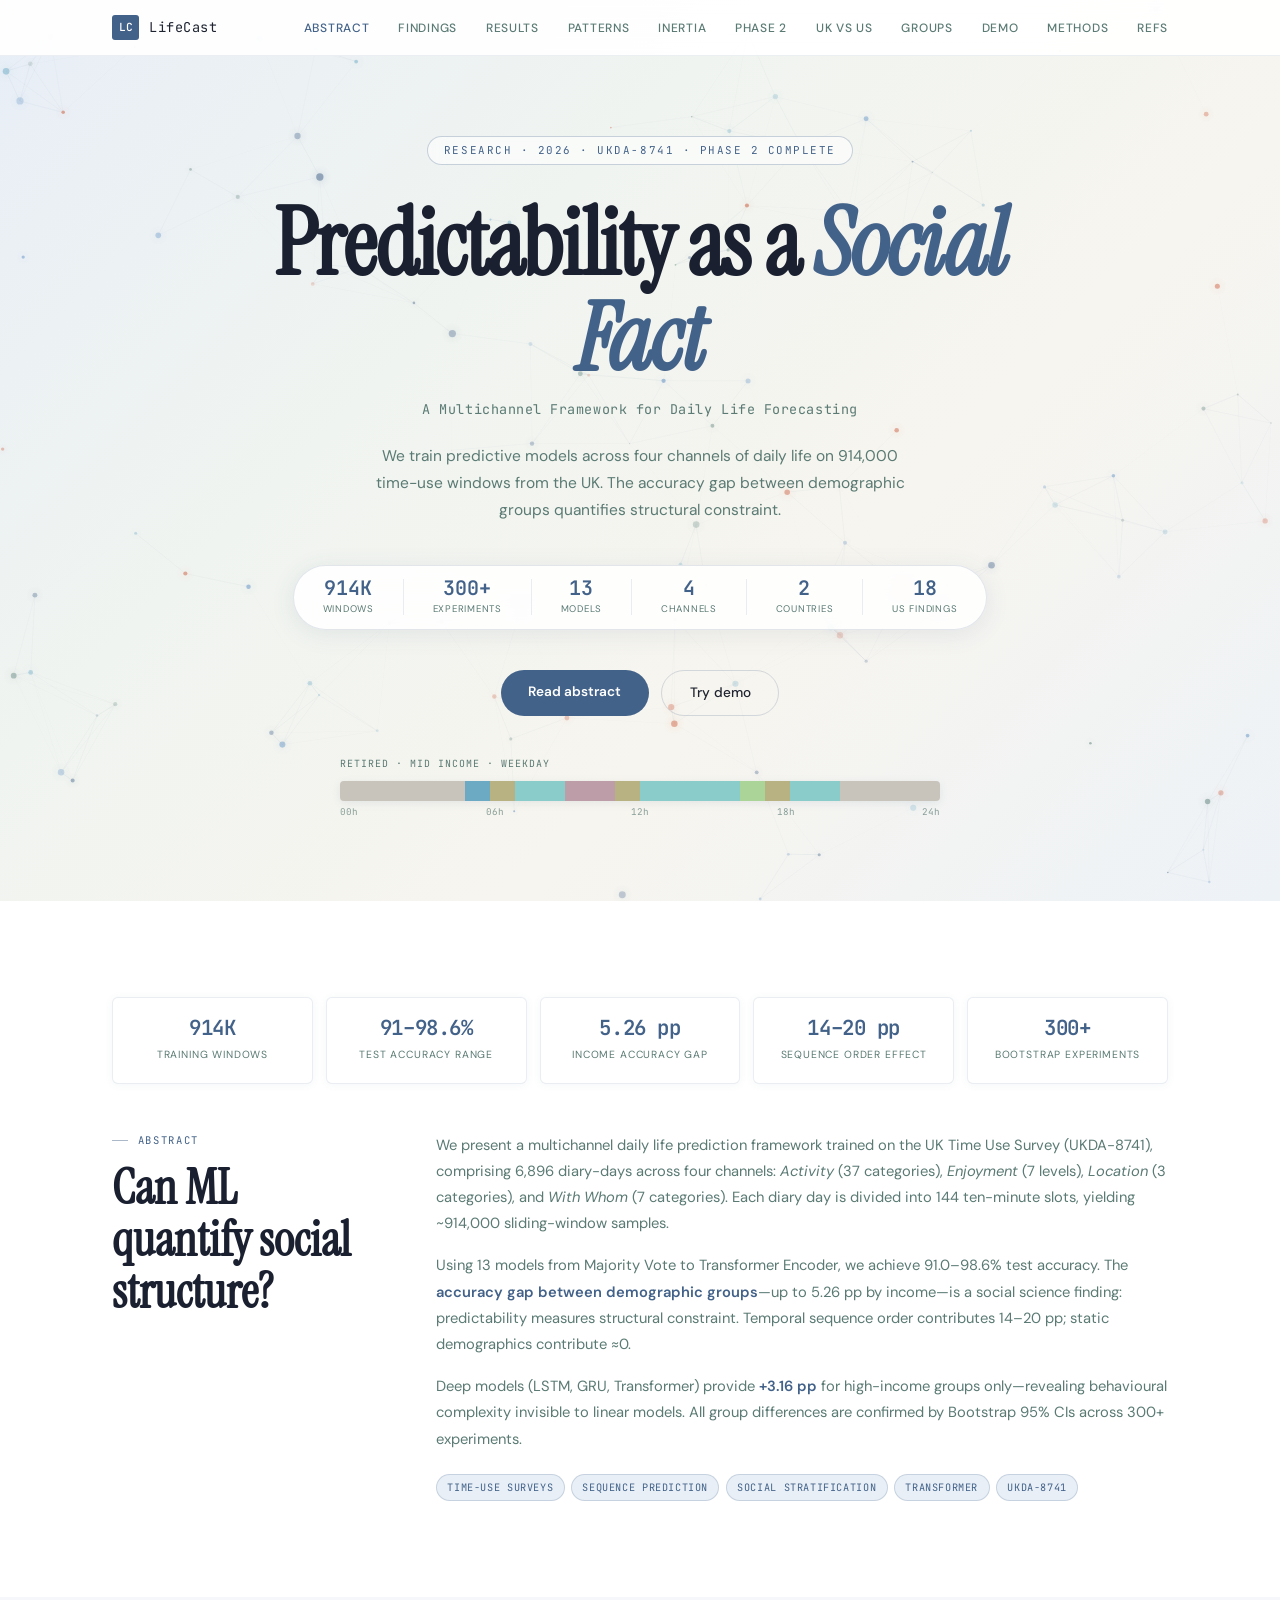
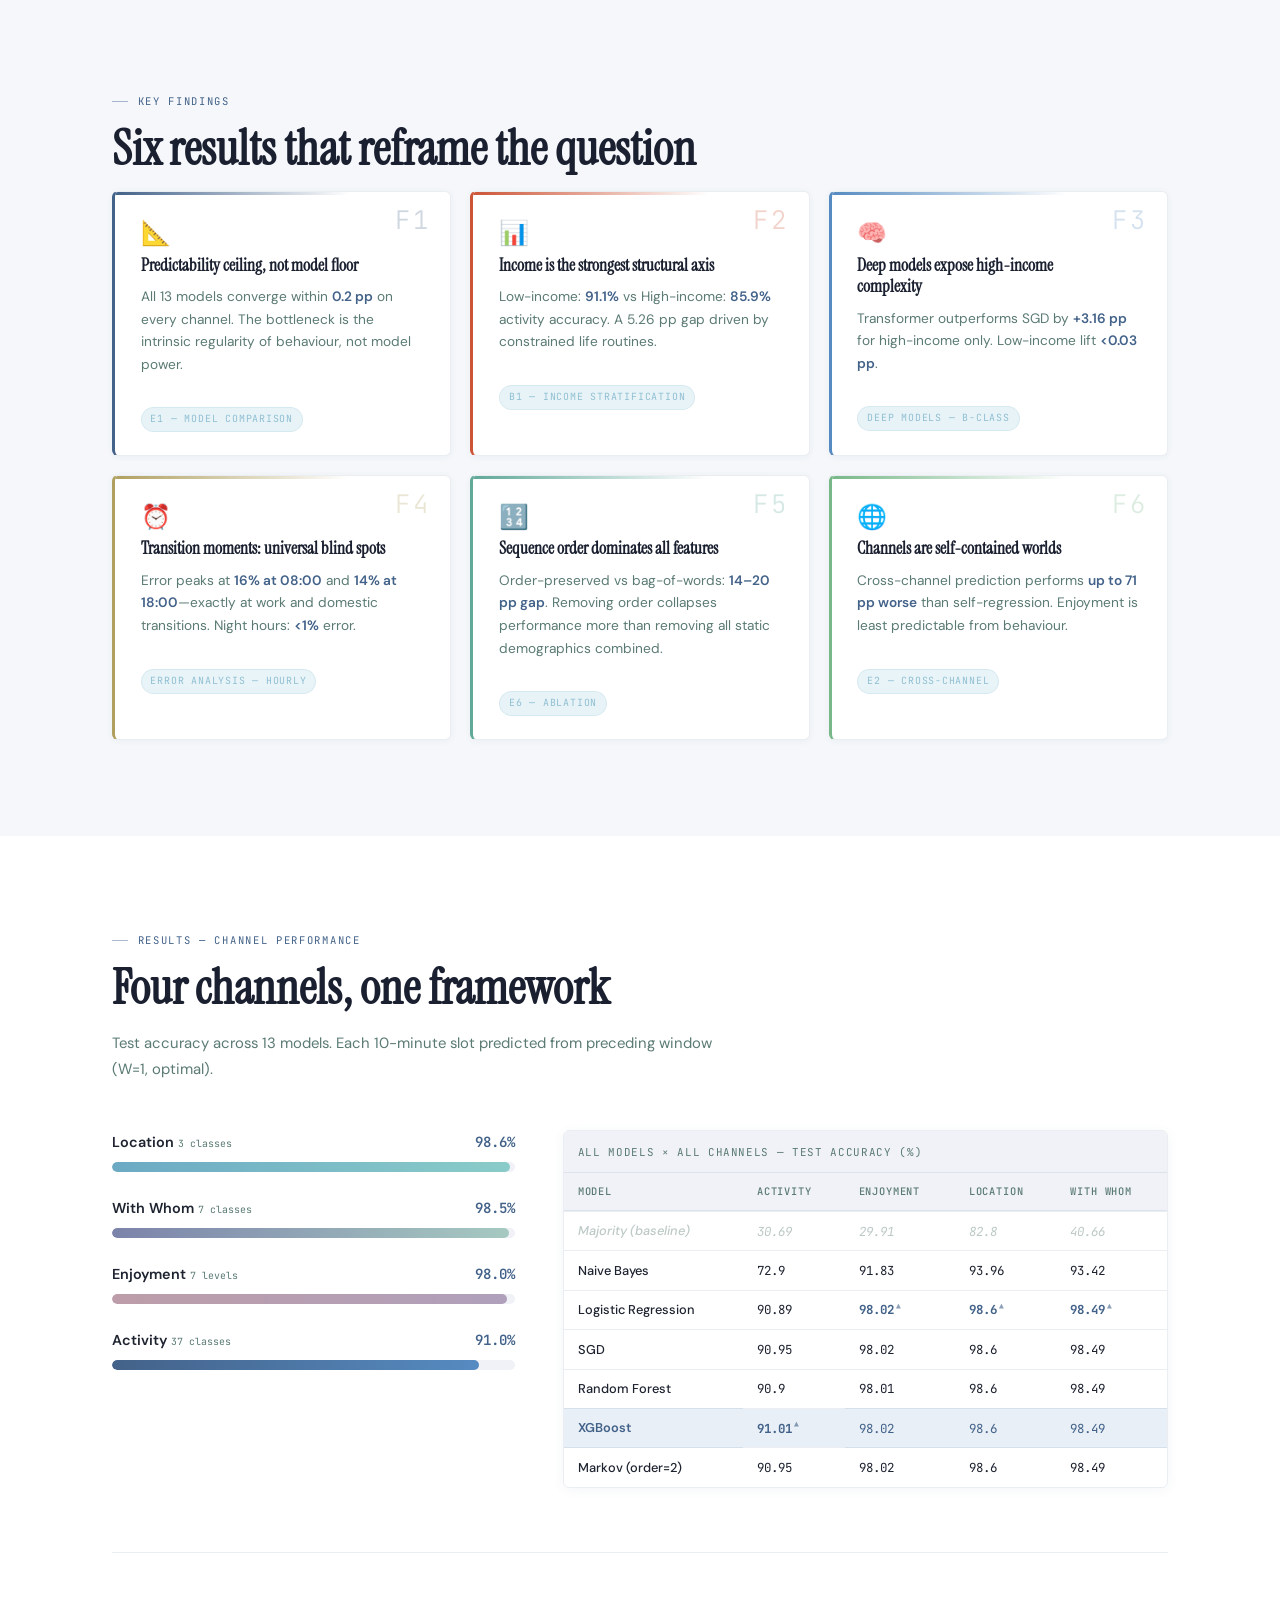
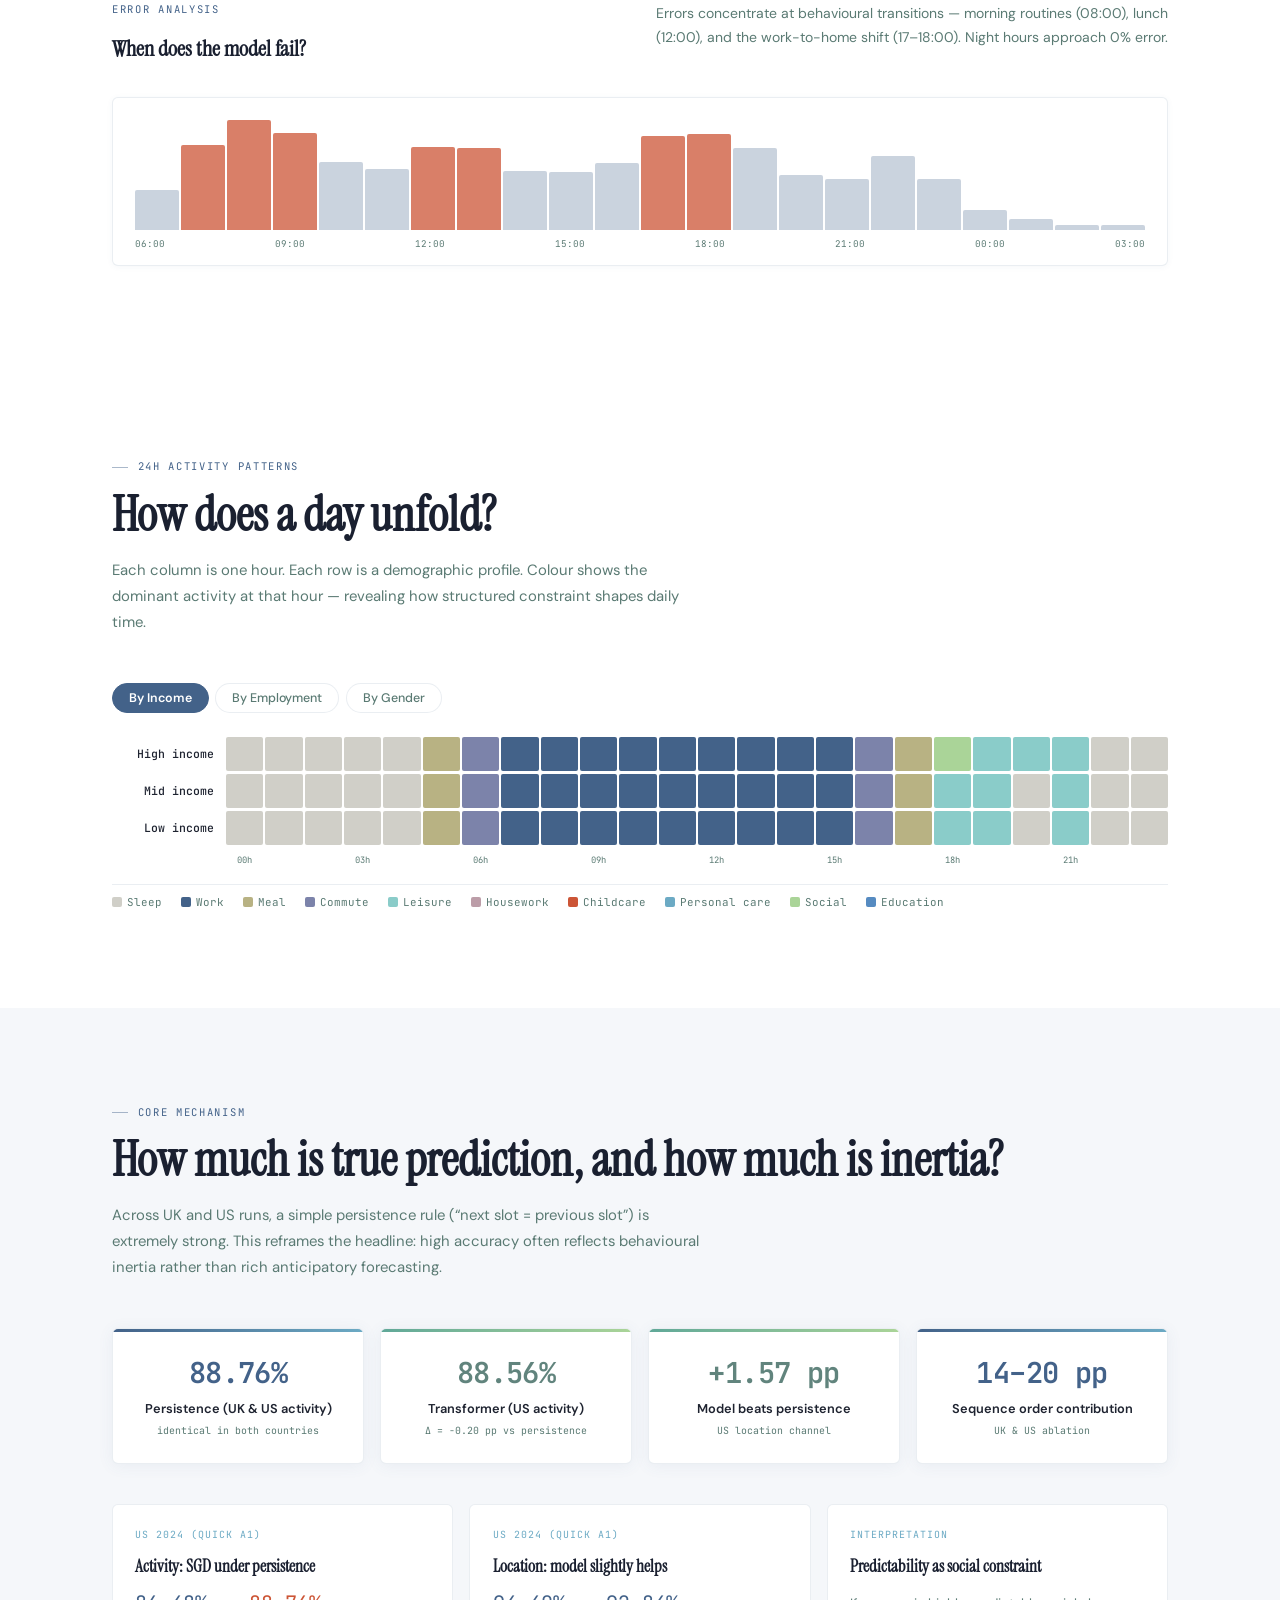
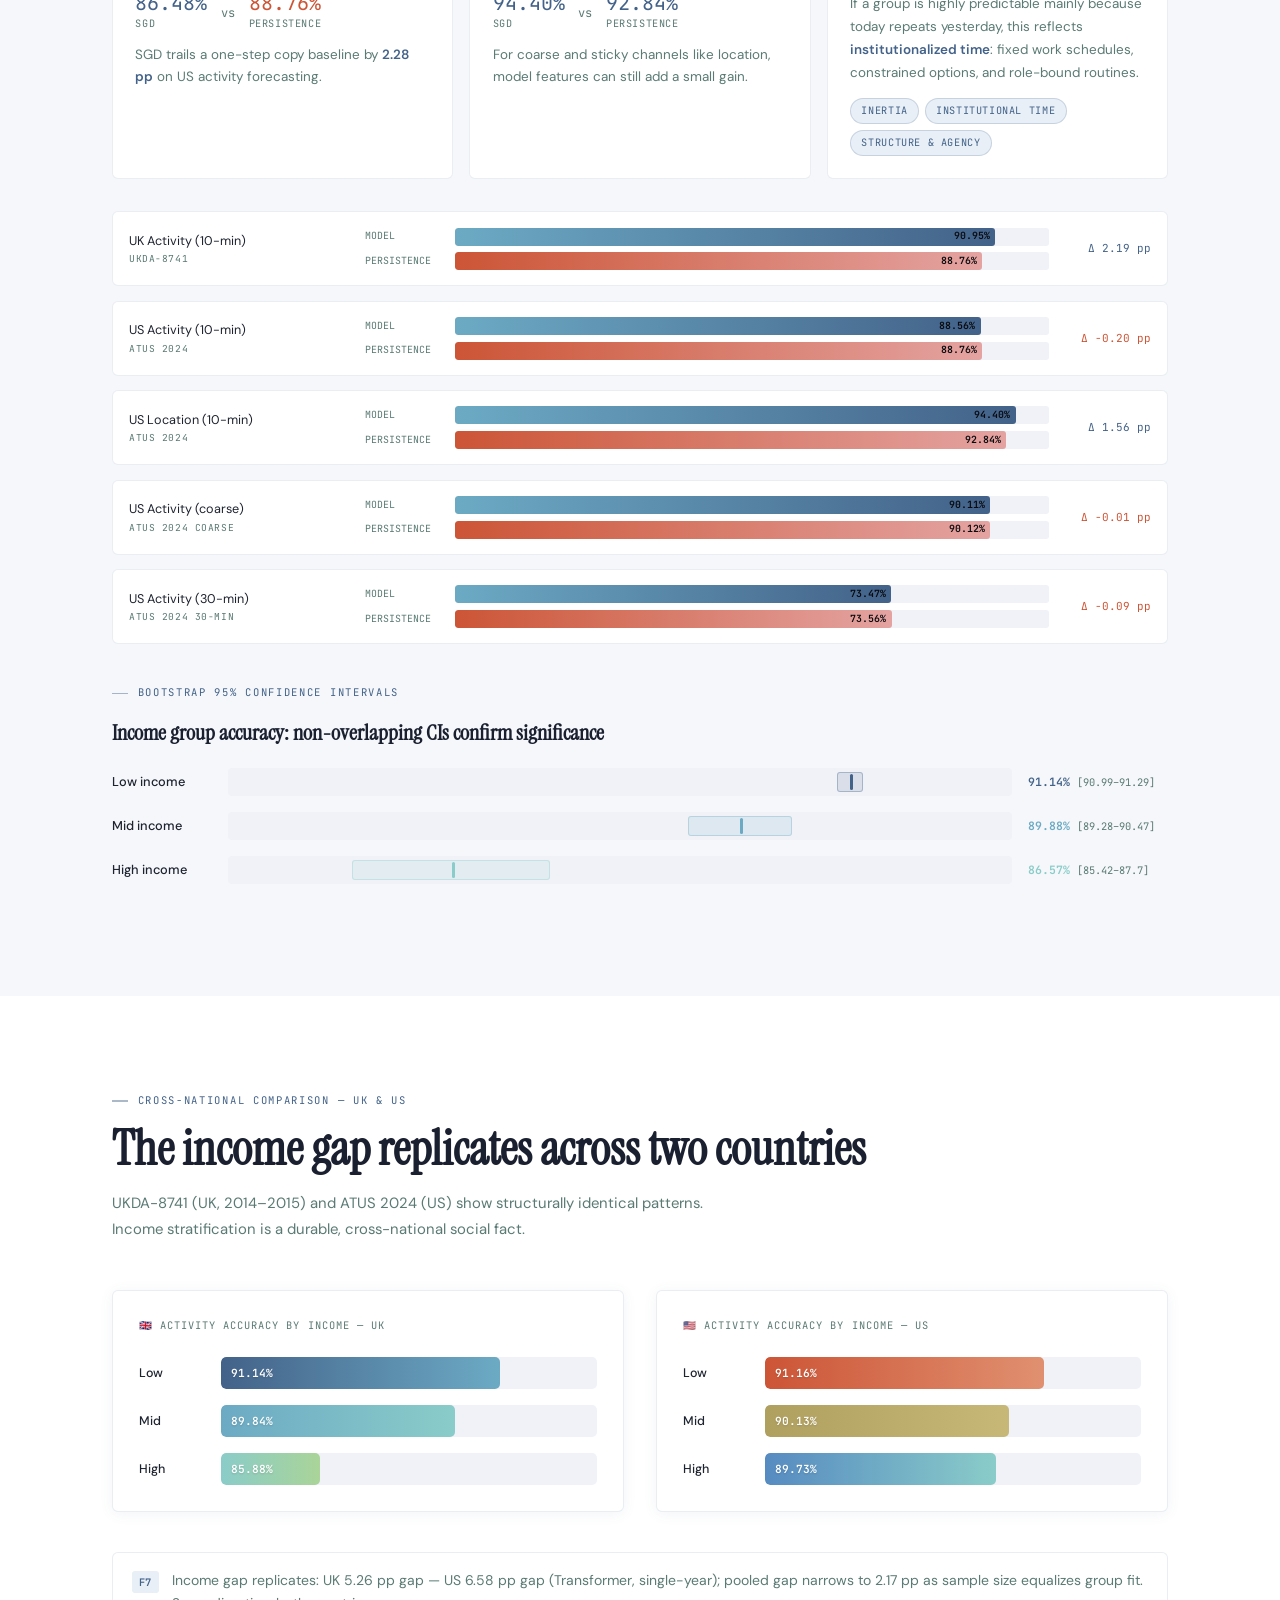
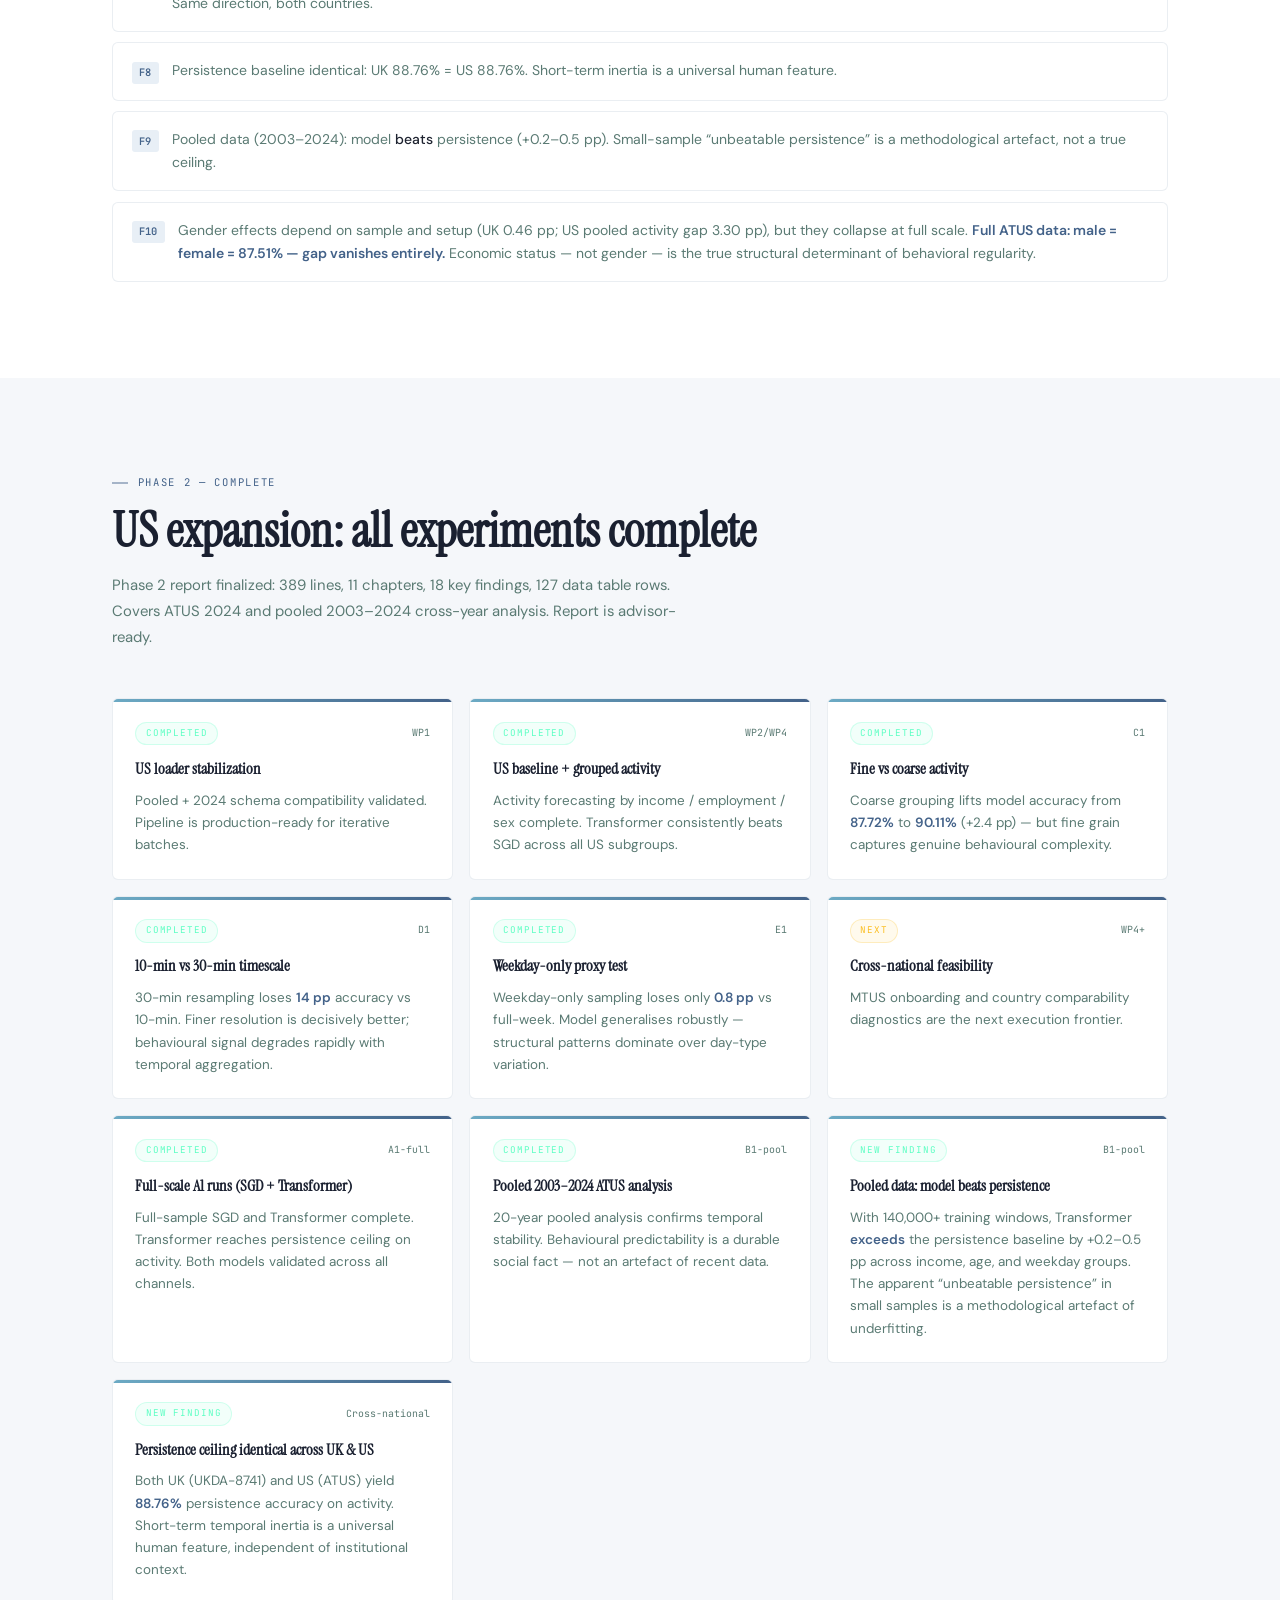
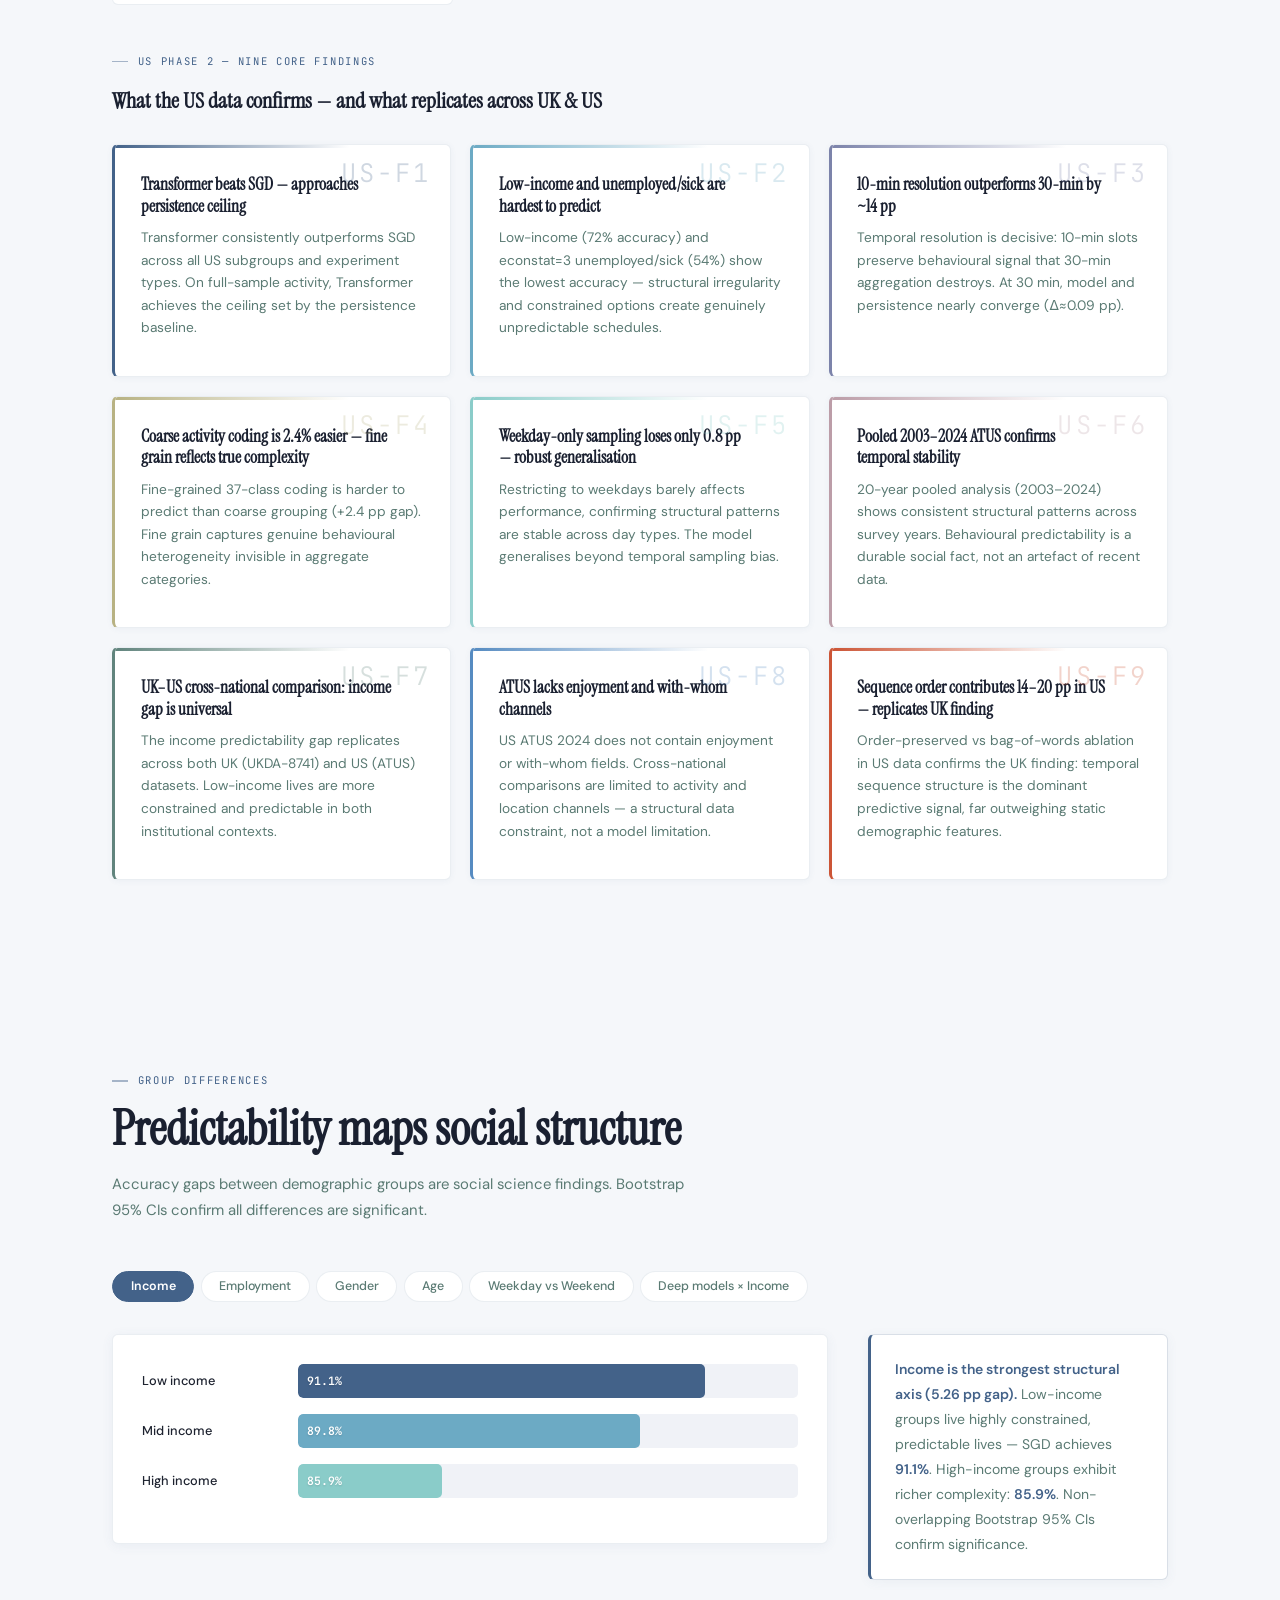
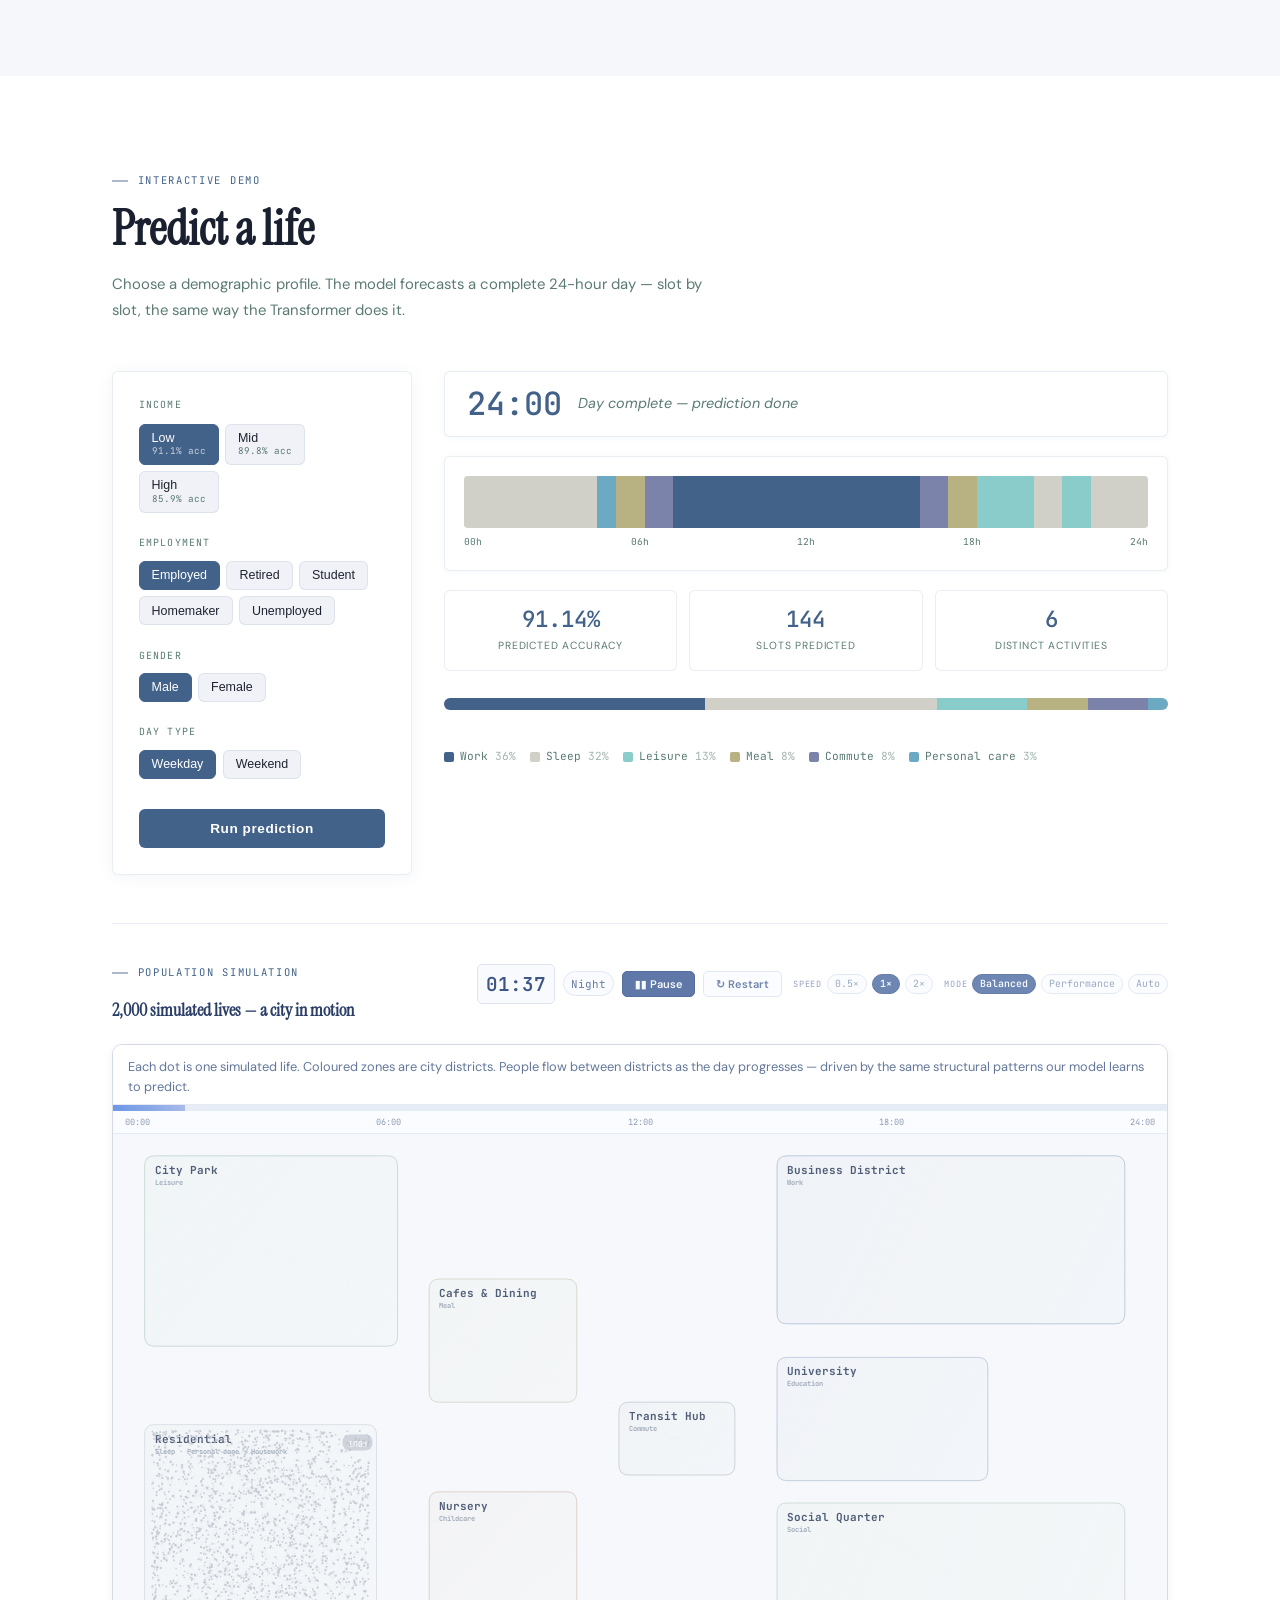
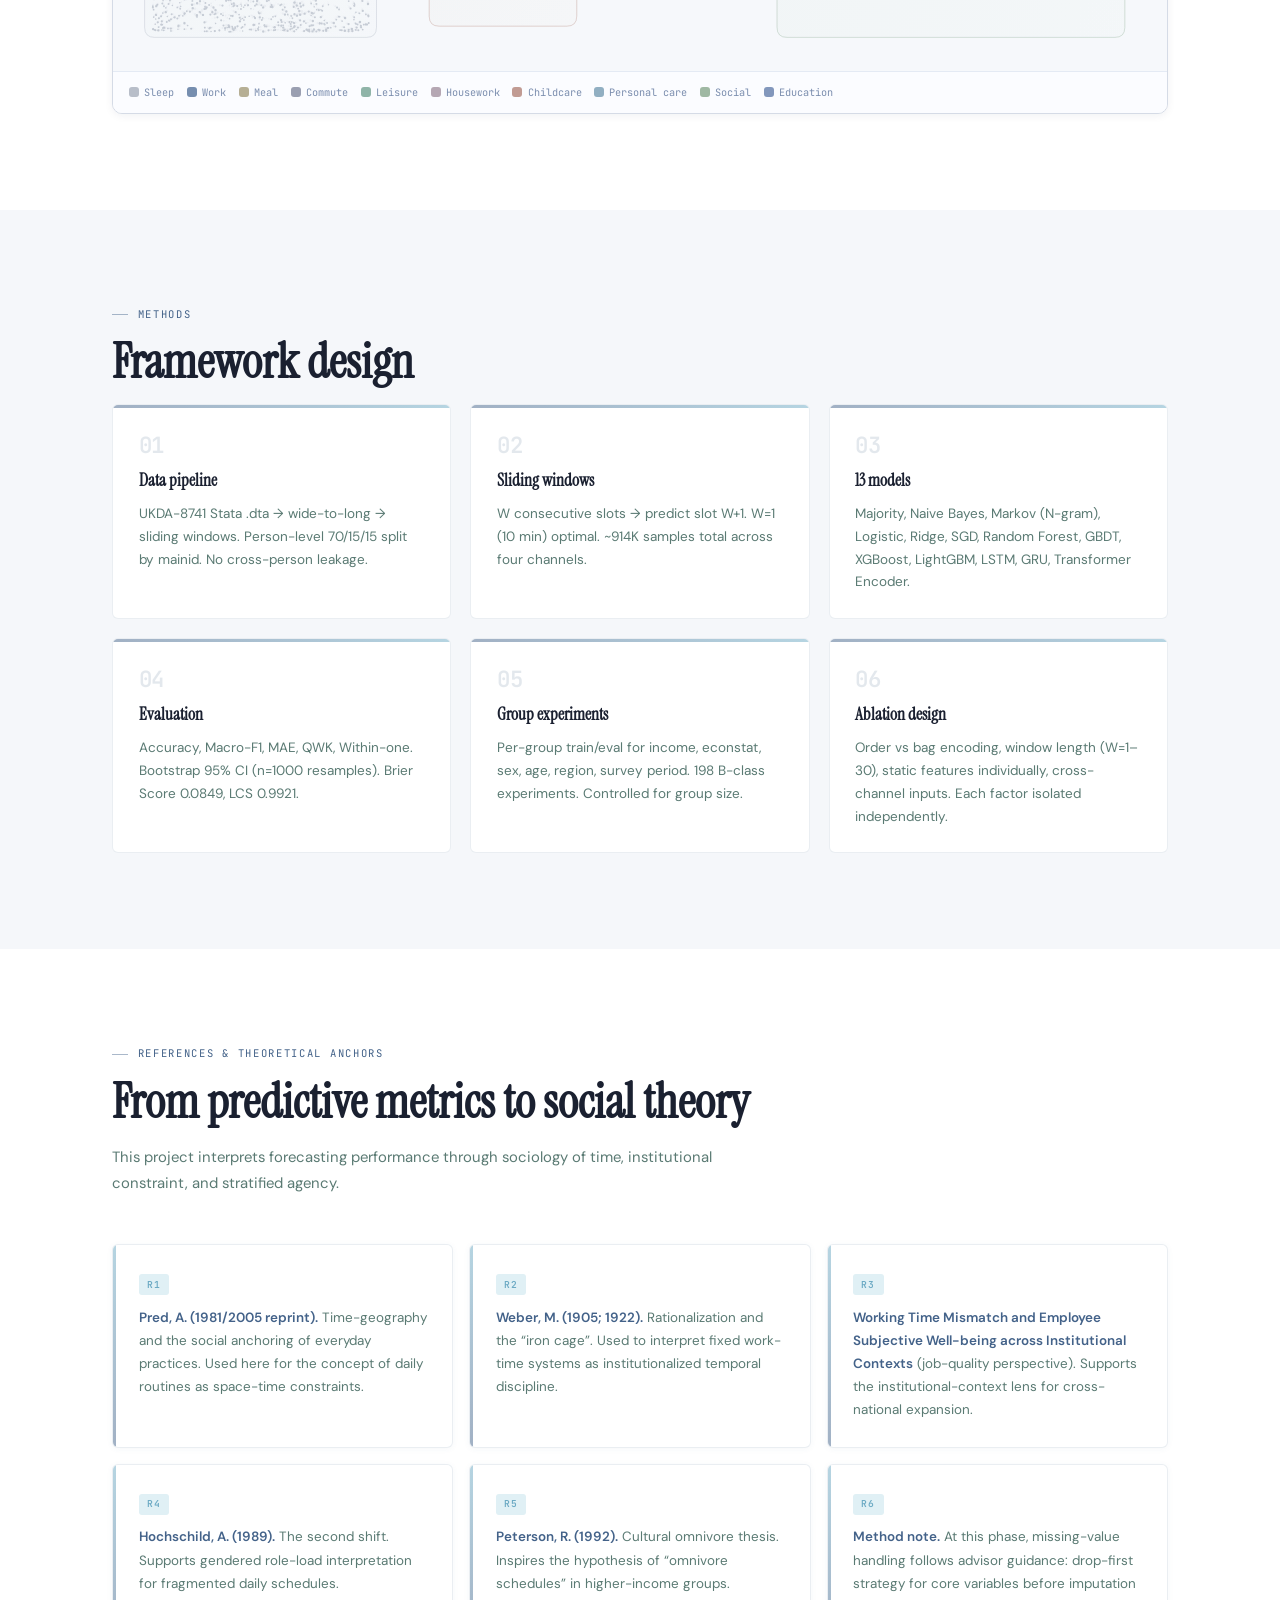
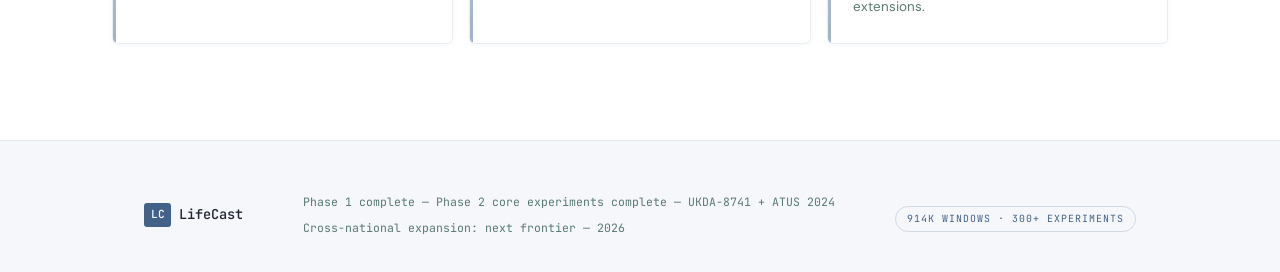
==== index.html @ 8d59a129 "Add social share card and custom 404 page" ====
<!DOCTYPE html>
<html lang="en">
<head>
  <meta charset="UTF-8" />
  <meta name="viewport" content="width=device-width, initial-scale=1.0" />
  <title>LifeCast — Multichannel Daily Life Prediction</title>
  <meta name="description" content="A multichannel ML framework for daily life prediction. 914K time-use windows, 13 models, 91–98.6% accuracy. The income gap in predictability is a social science finding." />
  <meta name="author" content="LifeCast Research" />
  <meta property="og:title" content="LifeCast — Predictability as a Social Fact" />
  <meta property="og:description" content="We train 13 models on 914K daily life windows. The accuracy gap between income groups quantifies structural constraint." />
  <meta property="og:type" content="website" />
  <meta property="og:url" content="https://lifecast.pages.dev/" />
  <meta property="og:image" content="https://lifecast.pages.dev/social-card.svg" />
  <meta property="og:image:width" content="1200" />
  <meta property="og:image:height" content="630" />
  <meta name="twitter:card" content="summary_large_image" />
  <meta name="twitter:title" content="LifeCast — Multichannel Daily Life Prediction" />
  <meta name="twitter:description" content="914K windows, 13 models, 91–98.6% accuracy. Predictability as a social fact." />
  <meta name="twitter:image" content="https://lifecast.pages.dev/social-card.svg" />
  <link rel="canonical" href="https://lifecast.pages.dev/" />
  <meta name="theme-color" content="#436289" />
  <link rel="icon" type="image/svg+xml" href="data:image/svg+xml,%3Csvg xmlns='http://www.w3.org/2000/svg' viewBox='0 0 32 32'%3E%3Crect width='32' height='32' rx='6' fill='%23436289'/%3E%3Ctext x='16' y='22' font-family='monospace' font-size='14' font-weight='bold' fill='white' text-anchor='middle'%3ELC%3C/text%3E%3C/svg%3E" />
  <link rel="preconnect" href="https://fonts.googleapis.com" />
  <link rel="preconnect" href="https://fonts.gstatic.com" crossorigin />
  <link href="https://fonts.googleapis.com/css2?family=Instrument+Serif:ital@0;1&family=JetBrains+Mono:wght@300;400;500&family=DM+Sans:ital,opsz,wght@0,9..40,300;0,9..40,400;0,9..40,500;0,9..40,600;1,9..40,400&display=swap" rel="stylesheet" />
  <link rel="stylesheet" href="style.css" />
</head>
<body>
<div class="progress-bar" id="progress-bar"></div>
<a class="skip-link" href="#abstract">Skip to content</a>

<nav class="nav" id="nav" aria-label="Primary">
  <div class="nav-inner">
    <a class="nav-logo" href="#hero"><span class="logo-mark">LC</span><span class="logo-text">LifeCast</span></a>
    <button type="button" class="nav-toggle" id="nav-toggle" aria-label="Toggle navigation menu" aria-expanded="false" aria-controls="nav-links">
      <span></span><span></span><span></span>
    </button>
    <ul class="nav-links" id="nav-links">
      <li><a href="#abstract">Abstract</a></li>
      <li><a href="#findings">Findings</a></li>
      <li><a href="#results">Results</a></li>
      <li><a href="#heatmap">Patterns</a></li>
      <li><a href="#inertia">Inertia</a></li>
      <li><a href="#phase2">Phase 2</a></li>
      <li><a href="#ukus">UK vs US</a></li>
      <li><a href="#groups">Groups</a></li>
      <li><a href="#demo">Demo</a></li>
      <li><a href="#methods">Methods</a></li>
      <li><a href="#references">Refs</a></li>
    </ul>
  </div>
</nav>

<section class="hero" id="hero">
  <canvas id="grid-canvas"></canvas>
  <div class="hero-content">
    <div class="hero-badge">Research &middot; 2026 &middot; UKDA-8741 &middot; Phase 2 Complete</div>
    <h1 class="hero-title">Predictability as a <em>Social Fact</em></h1>
    <p class="hero-sub">A Multichannel Framework for Daily Life Forecasting</p>
    <p class="hero-desc">We train predictive models across four channels of daily life on 914,000 time-use windows from the UK. The accuracy gap between demographic groups quantifies structural constraint.</p>
    <div class="hero-meta">
      <div class="hm"><span class="hm-v">914K</span><span class="hm-k">windows</span></div>
      <div class="hm-sep"></div>
      <div class="hm"><span class="hm-v">300+</span><span class="hm-k">experiments</span></div>
      <div class="hm-sep"></div>
      <div class="hm"><span class="hm-v">13</span><span class="hm-k">models</span></div>
      <div class="hm-sep"></div>
      <div class="hm"><span class="hm-v">4</span><span class="hm-k">channels</span></div>
      <div class="hm-sep"></div>
      <div class="hm"><span class="hm-v">2</span><span class="hm-k">countries</span></div>
      <div class="hm-sep"></div>
      <div class="hm"><span class="hm-v">18</span><span class="hm-k">US findings</span></div>
    </div>
    <div class="hero-cta">
      <a href="#abstract" class="btn-primary">Read abstract</a>
      <a href="#demo" class="btn-ghost">Try demo</a>
    </div>
    <div class="hero-dna" id="hero-dna">
      <div class="hero-dna-label" id="hero-dna-label">Employed · Low income · Weekday</div>
      <div class="hero-dna-bar" id="hero-dna-bar"></div>
      <div class="hero-dna-axis"><span>00h</span><span>06h</span><span>12h</span><span>18h</span><span>24h</span></div>
    </div>
  </div>
</section>

<main id="main-content">

<section class="section" id="abstract">
  <div class="container">
    <div class="abs-stat-row reveal">
      <div class="abs-stat"><span class="abs-stat-v">914K</span><span class="abs-stat-k">training windows</span></div>
      <div class="abs-stat"><span class="abs-stat-v">91–98.6%</span><span class="abs-stat-k">test accuracy range</span></div>
      <div class="abs-stat"><span class="abs-stat-v">5.26 pp</span><span class="abs-stat-k">income accuracy gap</span></div>
      <div class="abs-stat"><span class="abs-stat-v">14–20 pp</span><span class="abs-stat-k">sequence order effect</span></div>
      <div class="abs-stat"><span class="abs-stat-v">300+</span><span class="abs-stat-k">bootstrap experiments</span></div>
    </div>
    <div class="two-col">
      <div class="col-left">
        <div class="sec-label">Abstract</div>
        <h2 class="sec-title">Can ML quantify social structure?</h2>
      </div>
      <div class="col-right">
        <p class="abs-text">We present a multichannel daily life prediction framework trained on the UK Time Use Survey (UKDA-8741), comprising 6,896 diary-days across four channels: <em>Activity</em> (37 categories), <em>Enjoyment</em> (7 levels), <em>Location</em> (3 categories), and <em>With Whom</em> (7 categories). Each diary day is divided into 144 ten-minute slots, yielding ~914,000 sliding-window samples.</p>
        <p class="abs-text">Using 13 models from Majority Vote to Transformer Encoder, we achieve 91.0–98.6% test accuracy. The <strong>accuracy gap between demographic groups</strong>—up to 5.26 pp by income—is a social science finding: predictability measures structural constraint. Temporal sequence order contributes 14–20 pp; static demographics contribute ≈0.</p>
        <p class="abs-text">Deep models (LSTM, GRU, Transformer) provide <strong>+3.16 pp</strong> for high-income groups only—revealing behavioural complexity invisible to linear models. All group differences are confirmed by Bootstrap 95% CIs across 300+ experiments.</p>
        <div class="abs-tags">
          <span class="tag">Time-use surveys</span><span class="tag">Sequence prediction</span><span class="tag">Social stratification</span><span class="tag">Transformer</span><span class="tag">UKDA-8741</span>
        </div>
      </div>
    </div>
  </div>
</section>

<section class="section section-tinted" id="findings">
  <div class="container">
    <div class="sec-label">Key Findings</div>
    <h2 class="sec-title">Six results that reframe the question</h2>
    <div class="findings-grid">
      <div class="finding-card reveal" style="--fc-accent:#436289"><div class="fc-num">F1</div><div class="fc-icon">📐</div><h3>Predictability ceiling, not model floor</h3><p>All 13 models converge within <strong>0.2 pp</strong> on every channel. The bottleneck is the intrinsic regularity of behaviour, not model power.</p><div class="fc-tag">E1 — Model comparison</div></div>
      <div class="finding-card reveal" style="--fc-accent:#cc5536"><div class="fc-num">F2</div><div class="fc-icon">📊</div><h3>Income is the strongest structural axis</h3><p>Low-income: <strong>91.1%</strong> vs High-income: <strong>85.9%</strong> activity accuracy. A 5.26 pp gap driven by constrained life routines.</p><div class="fc-tag">B1 — Income stratification</div></div>
      <div class="finding-card reveal" style="--fc-accent:#568bc1"><div class="fc-num">F3</div><div class="fc-icon">🧠</div><h3>Deep models expose high-income complexity</h3><p>Transformer outperforms SGD by <strong>+3.16 pp</strong> for high-income only. Low-income lift <strong>&lt;0.03 pp</strong>.</p><div class="fc-tag">Deep models — B-class</div></div>
      <div class="finding-card reveal" style="--fc-accent:#b0a060"><div class="fc-num">F4</div><div class="fc-icon">⏰</div><h3>Transition moments: universal blind spots</h3><p>Error peaks at <strong>16% at 08:00</strong> and <strong>14% at 18:00</strong>&mdash;exactly at work and domestic transitions. Night hours: <strong>&lt;1%</strong> error.</p><div class="fc-tag">Error analysis — hourly</div></div>
      <div class="finding-card reveal" style="--fc-accent:#60a898"><div class="fc-num">F5</div><div class="fc-icon">🔢</div><h3>Sequence order dominates all features</h3><p>Order-preserved vs bag-of-words: <strong>14&ndash;20 pp gap</strong>. Removing order collapses performance more than removing all static demographics combined.</p><div class="fc-tag">E6 — Ablation</div></div>
      <div class="finding-card reveal" style="--fc-accent:#78b888"><div class="fc-num">F6</div><div class="fc-icon">🌐</div><h3>Channels are self-contained worlds</h3><p>Cross-channel prediction performs <strong>up to 71 pp worse</strong> than self-regression. Enjoyment is least predictable from behaviour.</p><div class="fc-tag">E2 — Cross-channel</div></div>
    </div>
  </div>
</section>

<section class="section" id="results">
  <div class="container">
    <div class="sec-label">Results — Channel Performance</div>
    <h2 class="sec-title">Four channels, one framework</h2>
    <p class="sec-sub">Test accuracy across 13 models. Each 10-minute slot predicted from preceding window (W=1, optimal).</p>
    <div class="channel-layout">
      <div class="channel-bars" id="channel-bars"></div>
      <div class="channel-table-wrap reveal">
        <div class="tbl-caption">All models &times; all channels &mdash; Test Accuracy (%)</div>
        <div class="tbl-scroll">
          <table class="rtable" aria-label="Test accuracy across all models and channels">
            <caption class="sr-only">Model performance: test accuracy (%) across Activity, Enjoyment, Location, and With Whom channels</caption>
            <thead><tr><th scope="col">Model</th><th scope="col">Activity</th><th scope="col">Enjoyment</th><th scope="col">Location</th><th scope="col">With Whom</th></tr></thead>
            <tbody id="e1-tbody"></tbody>
          </table>
        </div>
      </div>
    </div>
    <div class="error-block reveal">
      <div class="error-hdr">
        <div><div class="sec-label">Error Analysis</div><h3 class="subsec-title">When does the model fail?</h3></div>
        <p class="error-note">Errors concentrate at behavioural transitions &mdash; morning routines (08:00), lunch (12:00), and the work-to-home shift (17&ndash;18:00). Night hours approach 0% error.</p>
      </div>
      <div class="hourly-wrap">
        <div class="hourly-chart" id="hourly-chart"></div>
        <div class="hourly-axis" id="hourly-axis"></div>
      </div>
    </div>
  </div>
</section>

<section class="section" id="heatmap">
  <div class="container">
    <div class="sec-label">24h Activity Patterns</div>
    <h2 class="sec-title">How does a day unfold?</h2>
    <p class="sec-sub">Each column is one hour. Each row is a demographic profile. Colour shows the dominant activity at that hour &mdash; revealing how structured constraint shapes daily time.</p>
    <div class="hmap-controls">
      <button type="button" class="hmap-btn active" data-hmap="income">By Income</button>
      <button type="button" class="hmap-btn" data-hmap="econstat">By Employment</button>
      <button type="button" class="hmap-btn" data-hmap="sex">By Gender</button>
    </div>
    <div class="hmap-wrap reveal" id="hmap-wrap"></div>
    <div class="hmap-axis" id="hmap-axis"></div>
    <div class="hmap-legend" id="hmap-legend"></div>
  </div>
</section>

<section class="section section-tinted" id="inertia">
  <div class="container">
    <div class="sec-label">Core Mechanism</div>
    <h2 class="sec-title">How much is true prediction, and how much is inertia?</h2>
    <p class="sec-sub">Across UK and US runs, a simple persistence rule (&ldquo;next slot = previous slot&rdquo;) is extremely strong. This reframes the headline: high accuracy often reflects behavioural inertia rather than rich anticipatory forecasting.</p>

    <div class="inertia-bignums reveal">
      <div class="ibn-card">
        <span class="ibn-v">88.76%</span>
        <span class="ibn-l">Persistence (UK &amp; US activity)</span>
        <span class="ibn-sub">identical in both countries</span>
      </div>
      <div class="ibn-card ibn-card--good">
        <span class="ibn-v">88.56%</span>
        <span class="ibn-l">Transformer (US activity)</span>
        <span class="ibn-sub">Δ = −0.20 pp vs persistence</span>
      </div>
      <div class="ibn-card ibn-card--good">
        <span class="ibn-v">+1.57 pp</span>
        <span class="ibn-l">Model beats persistence</span>
        <span class="ibn-sub">US location channel</span>
      </div>
      <div class="ibn-card">
        <span class="ibn-v">14–20 pp</span>
        <span class="ibn-l">Sequence order contribution</span>
        <span class="ibn-sub">UK &amp; US ablation</span>
      </div>
    </div>

    <div class="inertia-grid">
      <div class="in-card reveal">
        <div class="in-kicker">US 2024 (Quick A1)</div>
        <h3>Activity: SGD under persistence</h3>
        <div class="in-metrics">
          <div class="in-m"><span class="in-v">86.48%</span><span class="in-l">SGD</span></div>
          <div class="in-vs">vs</div>
          <div class="in-m"><span class="in-v in-v-hot">88.76%</span><span class="in-l">Persistence</span></div>
        </div>
        <p class="in-desc">SGD trails a one-step copy baseline by <strong>2.28 pp</strong> on US activity forecasting.</p>
      </div>
      <div class="in-card reveal">
        <div class="in-kicker">US 2024 (Quick A1)</div>
        <h3>Location: model slightly helps</h3>
        <div class="in-metrics">
          <div class="in-m"><span class="in-v">94.40%</span><span class="in-l">SGD</span></div>
          <div class="in-vs">vs</div>
          <div class="in-m"><span class="in-v">92.84%</span><span class="in-l">Persistence</span></div>
        </div>
        <p class="in-desc">For coarse and sticky channels like location, model features can still add a small gain.</p>
      </div>
      <div class="in-card reveal">
        <div class="in-kicker">Interpretation</div>
        <h3>Predictability as social constraint</h3>
        <p class="in-desc">If a group is highly predictable mainly because today repeats yesterday, this reflects <strong>institutionalized time</strong>: fixed work schedules, constrained options, and role-bound routines.</p>
        <div class="in-tags"><span class="tag">Inertia</span><span class="tag">Institutional time</span><span class="tag">Structure &amp; agency</span></div>
      </div>
    </div>
    <div class="in-bars reveal" id="inertia-bars"></div>
    <div class="boot-ci-wrap reveal" id="boot-ci-wrap">
      <div class="sec-label" style="margin-top:2.5rem">Bootstrap 95% Confidence Intervals</div>
      <h3 class="subsec-title" style="margin-bottom:1rem">Income group accuracy: non-overlapping CIs confirm significance</h3>
      <div id="boot-ci-chart"></div>
    </div>
  </div>
</section>

<section class="section" id="ukus">
  <div class="container">
    <div class="sec-label">Cross-National Comparison &mdash; UK &amp; US</div>
    <h2 class="sec-title">The income gap replicates across two countries</h2>
    <p class="sec-sub">UKDA-8741 (UK, 2014&ndash;2015) and ATUS 2024 (US) show structurally identical patterns. Income stratification is a durable, cross-national social fact.</p>
    <div class="ukus-grid">
      <div class="ukus-chart-wrap reveal">
        <div class="ukus-chart-label">🇬🇧 Activity accuracy by income — UK</div>
        <div class="ukus-bars" id="ukus-bars-uk"></div>
      </div>
      <div class="ukus-chart-wrap reveal">
        <div class="ukus-chart-label">🇺🇸 Activity accuracy by income — US</div>
        <div class="ukus-bars" id="ukus-bars-us"></div>
      </div>
    </div>
    <div class="ukus-findings reveal">
      <div class="ukus-fi"><span class="ukus-fi-n">F7</span><span>Income gap replicates: UK 5.26 pp gap &mdash; US 6.58 pp gap (Transformer, single-year); pooled gap narrows to 2.17 pp as sample size equalizes group fit. Same direction, both countries.</span></div>
      <div class="ukus-fi"><span class="ukus-fi-n">F8</span><span>Persistence baseline identical: UK 88.76% = US 88.76%. Short-term inertia is a universal human feature.</span></div>
      <div class="ukus-fi"><span class="ukus-fi-n">F9</span><span>Pooled data (2003&ndash;2024): model <em>beats</em> persistence (+0.2&ndash;0.5 pp). Small-sample &ldquo;unbeatable persistence&rdquo; is a methodological artefact, not a true ceiling.</span></div>
      <div class="ukus-fi"><span class="ukus-fi-n">F10</span><span>Gender effects depend on sample and setup (UK 0.46 pp; US pooled activity gap 3.30 pp), but they collapse at full scale. <strong>Full ATUS data: male = female = 87.51% — gap vanishes entirely.</strong> Economic status &mdash; not gender &mdash; is the true structural determinant of behavioral regularity.</span></div>
    </div>
  </div>
</section>

<section class="section section-tinted" id="phase2">
  <div class="container">
    <div class="sec-label">Phase 2 &mdash; Complete</div>
    <h2 class="sec-title">US expansion: all experiments complete</h2>
    <p class="sec-sub">Phase 2 report finalized: 389 lines, 11 chapters, 18 key findings, 127 data table rows. Covers ATUS 2024 and pooled 2003&ndash;2024 cross-year analysis. Report is advisor-ready.</p>
    <div class="p2-grid">
      <div class="p2-card reveal">
        <div class="p2-top"><span class="p2-pill ok">Completed</span><span class="p2-code">WP1</span></div>
        <h3>US loader stabilization</h3>
        <p>Pooled + 2024 schema compatibility validated. Pipeline is production-ready for iterative batches.</p>
      </div>
      <div class="p2-card reveal">
        <div class="p2-top"><span class="p2-pill ok">Completed</span><span class="p2-code">WP2/WP4</span></div>
        <h3>US baseline + grouped activity</h3>
        <p>Activity forecasting by income / employment / sex complete. Transformer consistently beats SGD across all US subgroups.</p>
      </div>
      <div class="p2-card reveal">
        <div class="p2-top"><span class="p2-pill ok">Completed</span><span class="p2-code">C1</span></div>
        <h3>Fine vs coarse activity</h3>
        <p>Coarse grouping lifts model accuracy from <strong>87.72%</strong> to <strong>90.11%</strong> (+2.4 pp) &mdash; but fine grain captures genuine behavioural complexity.</p>
      </div>
      <div class="p2-card reveal">
        <div class="p2-top"><span class="p2-pill ok">Completed</span><span class="p2-code">D1</span></div>
        <h3>10-min vs 30-min timescale</h3>
        <p>30-min resampling loses <strong>14 pp</strong> accuracy vs 10-min. Finer resolution is decisively better; behavioural signal degrades rapidly with temporal aggregation.</p>
      </div>
      <div class="p2-card reveal">
        <div class="p2-top"><span class="p2-pill ok">Completed</span><span class="p2-code">E1</span></div>
        <h3>Weekday-only proxy test</h3>
        <p>Weekday-only sampling loses only <strong>0.8 pp</strong> vs full-week. Model generalises robustly &mdash; structural patterns dominate over day-type variation.</p>
      </div>
      <div class="p2-card reveal">
        <div class="p2-top"><span class="p2-pill next">Next</span><span class="p2-code">WP4+</span></div>
        <h3>Cross-national feasibility</h3>
        <p>MTUS onboarding and country comparability diagnostics are the next execution frontier.</p>
      </div>
      <div class="p2-card reveal">
        <div class="p2-top"><span class="p2-pill ok">Completed</span><span class="p2-code">A1-full</span></div>
        <h3>Full-scale A1 runs (SGD + Transformer)</h3>
        <p>Full-sample SGD and Transformer complete. Transformer reaches persistence ceiling on activity. Both models validated across all channels.</p>
      </div>
      <div class="p2-card reveal">
        <div class="p2-top"><span class="p2-pill ok">Completed</span><span class="p2-code">B1-pool</span></div>
        <h3>Pooled 2003&ndash;2024 ATUS analysis</h3>
        <p>20-year pooled analysis confirms temporal stability. Behavioural predictability is a durable social fact &mdash; not an artefact of recent data.</p>
      </div>
      <div class="p2-card reveal">
        <div class="p2-top"><span class="p2-pill ok">New Finding</span><span class="p2-code">B1-pool</span></div>
        <h3>Pooled data: model beats persistence</h3>
        <p>With 140,000+ training windows, Transformer <strong>exceeds</strong> the persistence baseline by +0.2&ndash;0.5 pp across income, age, and weekday groups. The apparent &ldquo;unbeatable persistence&rdquo; in small samples is a methodological artefact of underfitting.</p>
      </div>
      <div class="p2-card reveal">
        <div class="p2-top"><span class="p2-pill ok">New Finding</span><span class="p2-code">Cross-national</span></div>
        <h3>Persistence ceiling identical across UK &amp; US</h3>
        <p>Both UK (UKDA-8741) and US (ATUS) yield <strong>88.76%</strong> persistence accuracy on activity. Short-term temporal inertia is a universal human feature, independent of institutional context.</p>
      </div>
    </div>

    <div style="margin-top:3rem">
      <div class="sec-label">US Phase 2 &mdash; Nine Core Findings</div>
      <h3 class="subsec-title" style="margin-bottom:1.5rem">What the US data confirms &mdash; and what replicates across UK &amp; US</h3>
    </div>
    <div class="findings-grid" id="p2-findings"></div>
  </div>
</section>

<section class="section section-tinted" id="groups">
  <div class="container">
    <div class="sec-label">Group Differences</div>
    <h2 class="sec-title">Predictability maps social structure</h2>
    <p class="sec-sub">Accuracy gaps between demographic groups are social science findings. Bootstrap 95% CIs confirm all differences are significant.</p>
    <div class="gtabs" role="tablist" aria-label="Group comparison tabs">
      <button type="button" class="gtab active" data-tab="income" role="tab" aria-selected="true">Income</button>
      <button type="button" class="gtab" data-tab="econstat" role="tab" aria-selected="false">Employment</button>
      <button type="button" class="gtab" data-tab="sex" role="tab" aria-selected="false">Gender</button>
      <button type="button" class="gtab" data-tab="age" role="tab" aria-selected="false">Age</button>
      <button type="button" class="gtab" data-tab="temporal" role="tab" aria-selected="false">Weekday vs Weekend</button>
      <button type="button" class="gtab" data-tab="deep" role="tab" aria-selected="false">Deep models &times; Income</button>
    </div>
    <div class="groups-body">
      <div id="groups-chart"></div>
      <div class="groups-note" id="groups-note"></div>
    </div>
  </div>
</section>

<section class="section" id="demo">
  <div class="container">
    <div class="sec-label">Interactive Demo</div>
    <h2 class="sec-title">Predict a life</h2>
    <p class="sec-sub">Choose a demographic profile. The model forecasts a complete 24-hour day &mdash; slot by slot, the same way the Transformer does it.</p>
    <div class="demo2-wrap">
      <div class="demo2-panel">
        <div class="dp2-section">
          <span class="dp2-label">Income</span>
          <div class="dp2-opts" data-ctrl="income">
            <button type="button" class="dp2-opt active" data-v="low"><span class="dp2-opt-name">Low</span><span class="dp2-opt-sub">91.1% acc</span></button>
            <button type="button" class="dp2-opt" data-v="mid"><span class="dp2-opt-name">Mid</span><span class="dp2-opt-sub">89.8% acc</span></button>
            <button type="button" class="dp2-opt" data-v="high"><span class="dp2-opt-name">High</span><span class="dp2-opt-sub">85.9% acc</span></button>
          </div>
        </div>
        <div class="dp2-section">
          <span class="dp2-label">Employment</span>
          <div class="dp2-opts" data-ctrl="econstat">
            <button type="button" class="dp2-opt active" data-v="employed"><span class="dp2-opt-name">Employed</span></button>
            <button type="button" class="dp2-opt" data-v="retired"><span class="dp2-opt-name">Retired</span></button>
            <button type="button" class="dp2-opt" data-v="student"><span class="dp2-opt-name">Student</span></button>
            <button type="button" class="dp2-opt" data-v="homemaker"><span class="dp2-opt-name">Homemaker</span></button>
            <button type="button" class="dp2-opt" data-v="unemployed"><span class="dp2-opt-name">Unemployed</span></button>
          </div>
        </div>
        <div class="dp2-section">
          <span class="dp2-label">Gender</span>
          <div class="dp2-opts" data-ctrl="sex">
            <button type="button" class="dp2-opt active" data-v="male"><span class="dp2-opt-name">Male</span></button>
            <button type="button" class="dp2-opt" data-v="female"><span class="dp2-opt-name">Female</span></button>
          </div>
        </div>
        <div class="dp2-section">
          <span class="dp2-label">Day type</span>
          <div class="dp2-opts" data-ctrl="day">
            <button type="button" class="dp2-opt active" data-v="weekday"><span class="dp2-opt-name">Weekday</span></button>
            <button type="button" class="dp2-opt" data-v="weekend"><span class="dp2-opt-name">Weekend</span></button>
          </div>
        </div>
        <button type="button" class="demo2-run" id="run-sim">Run prediction</button>
      </div>
      <div class="demo2-out">
        <div class="demo2-clock">
          <span class="demo2-time" id="demo2-time">&mdash;</span>
          <span class="demo2-act" id="demo2-act">Select a profile and run&hellip;</span>
        </div>
        <div class="demo2-tl-wrap">
          <div class="demo2-tl" id="demo2-tl"></div>
          <div class="demo2-tl-axis"><span>00h</span><span>06h</span><span>12h</span><span>18h</span><span>24h</span></div>
        </div>
        <div class="demo2-stats">
          <div class="demo2-stat"><span class="demo2-stat-v" id="demo2-acc">&mdash;</span><span class="demo2-stat-k">Predicted accuracy</span></div>
          <div class="demo2-stat"><span class="demo2-stat-v" id="demo2-slots">&mdash;</span><span class="demo2-stat-k">Slots predicted</span></div>
          <div class="demo2-stat"><span class="demo2-stat-v" id="demo2-acts">&mdash;</span><span class="demo2-stat-k">Distinct activities</span></div>
        </div>
        <div class="demo2-breakdown" id="demo2-breakdown"></div>
        <div class="demo2-legend" id="demo2-legend"></div>
      </div>
    </div>
<div class="swarm-section" id="swarm-section">
      <div class="swarm-hdr">
        <div class="swarm-title-wrap">
          <span class="sec-label">Population Simulation</span>
          <h3 class="swarm-title">2,000 simulated lives &mdash; a city in motion</h3>
        </div>
        <div class="swarm-controls">
          <div class="swarm-time" id="swarm-time">00:00</div>
          <span class="swarm-phase" id="swarm-phase">🌙 Night</span>
          <span class="swarm-phase" id="swarm-perf" style="display:none;">FPS 60 · S1</span>
          <button class="swarm-btn" id="swarm-play">&#9646;&#9646; Pause</button>
          <button class="swarm-btn swarm-btn-ghost" id="swarm-restart">&#8635; Restart</button>
          <div class="swarm-speed">
            <span class="swarm-spd-lbl">Speed</span>
            <button class="swarm-spd" id="swarm-spd-x1">0.5×</button>
            <button class="swarm-spd active" id="swarm-spd-x2">1×</button>
            <button class="swarm-spd" id="swarm-spd-x4">2×</button>
          </div>
          <div class="swarm-speed">
            <span class="swarm-spd-lbl">Mode</span>
            <button class="swarm-spd active" id="swarm-mode-balanced">Balanced</button>
            <button class="swarm-spd" id="swarm-mode-performance">Performance</button>
            <button class="swarm-spd" id="swarm-mode-auto">Auto</button>
          </div>
        </div>
      </div>
      <div class="swarm-body">
        <p class="swarm-desc">Each dot is one simulated life. Coloured zones are city districts. People flow between districts as the day progresses &mdash; driven by the same structural patterns our model learns to predict.</p>
        <div class="swarm-progress-bar"><div class="swarm-progress-fill" id="swarm-progress"></div><div class="swarm-progress-labels"><span>00:00</span><span>06:00</span><span>12:00</span><span>18:00</span><span>24:00</span></div></div>
        <canvas id="swarm-canvas"></canvas>
        <div class="swarm-legend" id="swarm-legend"></div>
      </div>
    </div>
  </div>
</section>

<section class="section section-tinted" id="methods">
  <div class="container">
    <div class="sec-label">Methods</div>
    <h2 class="sec-title">Framework design</h2>
    <div class="methods-grid">
      <div class="ms reveal"><div class="ms-n">01</div><h3>Data pipeline</h3><p>UKDA-8741 Stata .dta &rarr; wide-to-long &rarr; sliding windows. Person-level 70/15/15 split by mainid. No cross-person leakage.</p></div>
      <div class="ms reveal"><div class="ms-n">02</div><h3>Sliding windows</h3><p>W consecutive slots &rarr; predict slot W+1. W=1 (10 min) optimal. ~914K samples total across four channels.</p></div>
      <div class="ms reveal"><div class="ms-n">03</div><h3>13 models</h3><p>Majority, Naive Bayes, Markov (N-gram), Logistic, Ridge, SGD, Random Forest, GBDT, XGBoost, LightGBM, LSTM, GRU, Transformer Encoder.</p></div>
      <div class="ms reveal"><div class="ms-n">04</div><h3>Evaluation</h3><p>Accuracy, Macro-F1, MAE, QWK, Within-one. Bootstrap 95% CI (n=1000 resamples). Brier Score 0.0849, LCS 0.9921.</p></div>
      <div class="ms reveal"><div class="ms-n">05</div><h3>Group experiments</h3><p>Per-group train/eval for income, econstat, sex, age, region, survey period. 198 B-class experiments. Controlled for group size.</p></div>
      <div class="ms reveal"><div class="ms-n">06</div><h3>Ablation design</h3><p>Order vs bag encoding, window length (W=1&ndash;30), static features individually, cross-channel inputs. Each factor isolated independently.</p></div>
    </div>
  </div>
</section>

<section class="section" id="references">
  <div class="container">
    <div class="sec-label">References & Theoretical Anchors</div>
    <h2 class="sec-title">From predictive metrics to social theory</h2>
    <p class="sec-sub">This project interprets forecasting performance through sociology of time, institutional constraint, and stratified agency.</p>
    <div class="refs-grid">
      <div class="ref-card reveal">
        <div class="ref-n">R1</div>
        <p><strong>Pred, A. (1981/2005 reprint).</strong> Time-geography and the social anchoring of everyday practices. Used here for the concept of daily routines as space-time constraints.</p>
      </div>
      <div class="ref-card reveal">
        <div class="ref-n">R2</div>
        <p><strong>Weber, M. (1905; 1922).</strong> Rationalization and the &ldquo;iron cage&rdquo;. Used to interpret fixed work-time systems as institutionalized temporal discipline.</p>
      </div>
      <div class="ref-card reveal">
        <div class="ref-n">R3</div>
        <p><strong>Working Time Mismatch and Employee Subjective Well-being across Institutional Contexts</strong> (job-quality perspective). Supports the institutional-context lens for cross-national expansion.</p>
      </div>
      <div class="ref-card reveal">
        <div class="ref-n">R4</div>
        <p><strong>Hochschild, A. (1989).</strong> The second shift. Supports gendered role-load interpretation for fragmented daily schedules.</p>
      </div>
      <div class="ref-card reveal">
        <div class="ref-n">R5</div>
        <p><strong>Peterson, R. (1992).</strong> Cultural omnivore thesis. Inspires the hypothesis of “omnivore schedules” in higher-income groups.</p>
      </div>
      <div class="ref-card reveal">
        <div class="ref-n">R6</div>
        <p><strong>Method note.</strong> At this phase, missing-value handling follows advisor guidance: drop-first strategy for core variables before imputation extensions.</p>
      </div>
    </div>
  </div>
</section>

</main>

<button class="back-to-top" id="back-to-top" aria-label="Back to top">↑</button>

<footer class="footer">
  <div class="container">
    <div class="footer-inner">
      <span class="footer-logo"><span class="logo-mark">LC</span> LifeCast</span>
      <div>
        <span class="footer-info">Phase 1 complete &mdash; Phase 2 core experiments complete &mdash; UKDA-8741 + ATUS 2024</span><br>
        <span class="footer-info">Cross-national expansion: next frontier &mdash; <span id="footer-year">2026</span></span>
      </div>
      <span class="footer-accent">914K windows &middot; 300+ experiments</span>
    </div>
  </div>
</footer>

<script src="data.js"></script>
<script src="app.js"></script>
<script>
  // Auto-update footer year
  const fy=document.getElementById('footer-year');
  if(fy) fy.textContent=new Date().getFullYear();
  // Auto-run first demo prediction after short delay
  setTimeout(()=>{
    const btn=document.getElementById('run-sim');
    if(btn)btn.click();
  },1200);
</script>
</body>
</html>
---- style.css ----
*, *::before, *::after { box-sizing: border-box; margin: 0; padding: 0; }
:root {
  --bg: #ffffff; --tint: #f5f7fa; --surf: #ffffff; --surf2: #f0f2f7;
  --border: rgba(67,98,137,0.11); --bord2: rgba(67,98,137,0.2);
  --acc: #436289; --acc2: #6caac4; --acc3: #cc5536;
  --acc-light: #e8eff6; --acc2-light: #e0f0f5;
  --text: #1e2330; --muted: #5a7a73;
  --serif: 'Instrument Serif', Georgia, serif;
  --sans: 'DM Sans', system-ui, sans-serif;
  --mono: 'JetBrains Mono', monospace;
  --r: 6px; --max: 1120px;
}
html { scroll-behavior: smooth; }
body { background: var(--bg); color: var(--text); font-family: var(--sans); font-size: 15px; line-height: 1.7; overflow-x: hidden; }
a { color: inherit; text-decoration: none; }
strong { color: var(--acc); font-weight: 600; }
::selection { background: rgba(67,98,137,0.18); color: var(--text); }
.skip-link { position: absolute; left: 1rem; top: -3rem; z-index: 300; background: var(--acc); color: #08090d; font-family: var(--mono); font-size: 0.68rem; padding: 0.45rem 0.7rem; border-radius: 4px; transition: top 0.2s; }
.skip-link:focus { top: 0.7rem; }
.progress-bar { position: fixed; top: 0; left: 0; height: 3px; width: 0%; background: linear-gradient(90deg, var(--acc), var(--acc2)); z-index: 999; transition: width 0.1s linear; pointer-events: none; }
:focus-visible { outline: 2px solid var(--acc2); outline-offset: 2px; }
.nav { position: fixed; top: 0; left: 0; right: 0; z-index: 200; height: 56px; background: rgba(255,255,255,0.92); backdrop-filter: blur(20px); border-bottom: 1px solid var(--border); }
.nav-inner { max-width: var(--max); margin: 0 auto; padding: 0 2rem; height: 100%; display: flex; align-items: center; justify-content: space-between; }
.nav-logo { display: flex; align-items: center; gap: 0.6rem; }
.logo-mark { background: var(--acc); color: #fff; font-family: var(--mono); font-size: 0.7rem; font-weight: 500; padding: 0.18rem 0.42rem; border-radius: 3px; }
.logo-text { font-family: var(--mono); font-size: 0.85rem; color: var(--text); letter-spacing: 0.04em; }
.nav-links { list-style: none; display: flex; gap: 1.8rem; }
.nav-toggle { display: none; align-items: center; justify-content: center; gap: 3px; flex-direction: column; width: 36px; height: 36px; border-radius: 6px; border: 1px solid var(--border); background: var(--surf); cursor: pointer; }
.nav-toggle span { width: 15px; height: 1.5px; background: var(--text); border-radius: 1px; display: block; }
.nav-links a { font-size: 0.75rem; font-weight: 500; color: var(--muted); letter-spacing: 0.06em; text-transform: uppercase; transition: color 0.2s; }
.nav-links a:hover { color: var(--text); }
.nav-links a.active { color: var(--acc); }
@media (max-width: 700px) {
  .nav-toggle { display: inline-flex; }
  .nav-links { position: absolute; top: 56px; left: 0; right: 0; display: none; flex-direction: column; gap: 0; background: rgba(247,246,242,0.98); border-bottom: 1px solid var(--border); }
  .nav-links.open { display: flex; }
  .nav-links li { border-top: 1px solid var(--border); }
  .nav-links a { display: block; padding: 0.82rem 2rem; font-size: 0.72rem; }
}
.hero { position: relative; min-height: 100vh; display: flex; align-items: center; justify-content: center; overflow: hidden; padding-top: 56px; background: linear-gradient(135deg, #e8eef7 0%, #f0f4f0 35%, #f7f5ef 65%, #edf2f7 100%); }
#grid-canvas { position: absolute; inset: 0; width: 100%; height: 100%; opacity: 0.7; }
.hero-content { position: relative; z-index: 1; max-width: 800px; padding: 5rem 2rem; text-align: center; }
.hero-badge { font-family: var(--mono); font-size: 0.68rem; letter-spacing: 0.14em; text-transform: uppercase; color: var(--acc); border: 1px solid rgba(67,98,137,0.28); border-radius: 100px; display: inline-block; padding: 0.28rem 1rem; margin-bottom: 2rem; animation: fu 0.8s ease both; background: rgba(255,255,255,0.6); backdrop-filter: blur(8px); }
.hero-title { font-family: var(--serif); font-size: clamp(3.2rem,7.5vw,5.8rem); line-height: 1.02; letter-spacing: -0.02em; color: #1a2030; margin-bottom: 0.7rem; animation: fu 0.8s 0.1s ease both; }
.hero-title em { color: var(--acc); font-style: italic; }
.hero-sub { font-family: var(--mono); font-size: 0.84rem; color: var(--muted); letter-spacing: 0.04em; margin-bottom: 1.4rem; animation: fu 0.8s 0.15s ease both; }
.hero-desc { font-size: 0.97rem; color: var(--muted); max-width: 560px; margin: 0 auto 2.5rem; animation: fu 0.8s 0.2s ease both; line-height: 1.75; }
.hero-meta { display: inline-flex; align-items: center; background: rgba(255,255,255,0.85); backdrop-filter: blur(12px); border: 1px solid rgba(67,98,137,0.15); border-radius: 100px; overflow: hidden; margin-bottom: 2.5rem; animation: fu 0.8s 0.3s ease both; box-shadow: 0 4px 24px rgba(67,98,137,0.10); }
.hm { display: flex; flex-direction: column; align-items: center; padding: 0.75rem 1.8rem; }
.hm-v { font-family: var(--mono); font-size: 1.25rem; font-weight: 600; color: var(--acc); line-height: 1; }
.hm-k { font-size: 0.6rem; color: var(--muted); letter-spacing: 0.08em; text-transform: uppercase; margin-top: 3px; }
.hm-sep { width: 1px; height: 36px; background: var(--border); }
.hero-cta { display: flex; gap: 0.8rem; justify-content: center; animation: fu 0.8s 0.4s ease both; }
.hero-dna { margin-top: 2.5rem; max-width: 600px; margin-left: auto; margin-right: auto; animation: fu 0.8s 0.55s ease both; }
.hero-dna-label { font-family: var(--mono); font-size: 0.62rem; letter-spacing: 0.1em; text-transform: uppercase; color: var(--muted); margin-bottom: 0.5rem; text-align: left; }
.hero-dna-bar { height: 20px; border-radius: 4px; overflow: hidden; display: flex; background: rgba(67,98,137,0.08); box-shadow: 0 2px 8px rgba(67,98,137,0.10); }
.hero-dna-seg { height: 100%; transition: width 0.8s cubic-bezier(0.16,1,0.3,1); flex-shrink: 0; }
.hero-dna-axis { display: flex; justify-content: space-between; padding-top: 0.3rem; }
.hero-dna-axis span { font-family: var(--mono); font-size: 0.58rem; color: var(--muted); opacity: 0.7; }
.btn-primary { background: var(--acc); color: #fff; font-weight: 600; font-size: 0.85rem; padding: 0.65rem 1.7rem; border-radius: 100px; border: none; cursor: pointer; transition: opacity 0.2s, transform 0.15s; display: inline-block; }
.btn-primary:hover { opacity: 0.85; transform: translateY(-1px); }
.btn-ghost { background: transparent; color: var(--text); font-size: 0.85rem; font-weight: 500; padding: 0.65rem 1.7rem; border-radius: 100px; border: 1px solid var(--bord2); cursor: pointer; transition: border-color 0.2s, transform 0.15s; display: inline-block; }
.btn-ghost:hover { border-color: var(--acc); transform: translateY(-1px); }
.btn-full { width: 100%; text-align: center; border-radius: var(--r); }
@keyframes fu { from { opacity: 0; transform: translateY(22px); } to { opacity: 1; transform: none; } }
.section { padding: 6rem 0; scroll-margin-top: 56px; }
.section-tinted { background: var(--tint); }
.container { max-width: var(--max); margin: 0 auto; padding: 0 2rem; }
.sec-label { font-family: var(--mono); font-size: 0.66rem; letter-spacing: 0.16em; text-transform: uppercase; color: var(--acc); margin-bottom: 0.8rem; display: flex; align-items: center; gap: 0.6rem; }
.sec-label::before { content: ''; display: inline-block; width: 16px; height: 1.5px; background: currentColor; opacity: 0.45; flex-shrink: 0; }
.in-kicker { font-family: var(--mono); font-size: 0.6rem; letter-spacing: 0.12em; text-transform: uppercase; color: var(--acc2); margin-bottom: 0.5rem; }
/* Don't show the line decorator inside cards */
.finding-card .sec-label::before,
.p2-card .sec-label::before,
.ms .sec-label::before,
.error-hdr .sec-label::before { display: none; }
.sec-title { font-family: var(--serif); font-size: clamp(2rem,3.8vw,3rem); line-height: 1.08; color: #1a2030; margin-bottom: 1rem; }
.sec-sub { font-size: 0.93rem; color: var(--muted); max-width: 600px; margin-bottom: 3rem; line-height: 1.75; }
.subsec-title { font-family: var(--serif); font-size: 1.35rem; color: #1a2030; }
.two-col { display: grid; grid-template-columns: 260px 1fr; gap: 4rem; align-items: start; }
@media (max-width: 780px) { .two-col { grid-template-columns: 1fr; gap: 2rem; } }
.abs-text { font-size: 0.92rem; color: var(--muted); margin-bottom: 1rem; line-height: 1.78; }
.abs-text strong { color: var(--acc); }
.abs-stat-row { display: grid; grid-template-columns: repeat(5,1fr); gap: 0.8rem; margin-bottom: 3rem; }
@media(max-width:780px){.abs-stat-row{grid-template-columns:repeat(3,1fr);}}
@media(max-width:480px){.abs-stat-row{grid-template-columns:repeat(2,1fr);}}
.abs-stat { background: var(--surf); border: 1px solid var(--border); border-radius: var(--r); padding: 1.2rem 1rem; text-align: center; box-shadow: 0 1px 8px rgba(67,98,137,0.06); transition: transform 0.2s; }
.abs-stat:hover { transform: translateY(-2px); }
.abs-stat-v { font-family: var(--mono); font-size: 1.3rem; font-weight: 600; color: var(--acc); display: block; line-height: 1.1; margin-bottom: 0.35rem; letter-spacing: -0.02em; }
.abs-stat-k { font-size: 0.65rem; color: var(--muted); text-transform: uppercase; letter-spacing: 0.08em; display: block; }
.abs-tags { display: flex; flex-wrap: wrap; gap: 0.4rem; margin-top: 1.4rem; }
.tag { font-family: var(--mono); font-size: 0.64rem; letter-spacing: 0.06em; text-transform: uppercase; color: var(--acc); background: var(--acc-light); border: 1px solid rgba(67,98,137,0.2); padding: 0.22rem 0.65rem; border-radius: 100px; }
.findings-grid { display: grid; grid-template-columns: repeat(auto-fill,minmax(290px,1fr)); gap: 1.2rem; }
.finding-card { background: var(--surf); border: 1px solid var(--border); border-left: 3px solid var(--fc-accent, var(--acc)); border-radius: var(--r); padding: 1.8rem 1.6rem 1.4rem; position: relative; overflow: hidden; transition: border-color 0.2s, transform 0.2s, box-shadow 0.2s; box-shadow: 0 1px 6px rgba(67,98,137,0.06); }
.finding-card::before { content: ''; position: absolute; top: 0; left: 0; right: 0; height: 3px; background: linear-gradient(90deg,var(--fc-accent,var(--acc)),transparent 70%); }
.finding-card:hover { transform: translateY(-3px); box-shadow: 0 8px 24px rgba(67,98,137,0.12); border-color: var(--fc-accent,var(--acc)); }
.fc-icon { font-size: 1.5rem; margin-bottom: 0.6rem; display: block; line-height: 1; }
.fc-num { font-family: var(--mono); font-size: 0.6rem; font-weight: 600; letter-spacing: 0.1em; color: var(--fc-accent,var(--acc)); text-transform: uppercase; margin-bottom: 0.4rem; }
.finding-card h3 { font-family: var(--serif); font-size: 1.05rem; color: #1a2030; margin-bottom: 0.6rem; line-height: 1.25; }
.finding-card p { font-size: 0.85rem; color: var(--muted); line-height: 1.65; margin-bottom: 0.9rem; }
.fc-tag { font-family: var(--mono); font-size: 0.6rem; color: var(--fc-accent,var(--acc)); text-transform: uppercase; letter-spacing: 0.08em; opacity: 0.75; }
.findings-grid .reveal:nth-child(1){transition-delay:0s}
.findings-grid .reveal:nth-child(2){transition-delay:0.08s}
.findings-grid .reveal:nth-child(3){transition-delay:0.16s}
.findings-grid .reveal:nth-child(4){transition-delay:0.24s}
.findings-grid .reveal:nth-child(5){transition-delay:0.32s}
.findings-grid .reveal:nth-child(6){transition-delay:0.40s}
.fc-num { font-family: var(--mono); font-size: 0.6rem; font-weight: 700; color: var(--fc-accent,var(--acc)); letter-spacing: 0.12em; text-transform: uppercase; margin-bottom: 0.4rem; display: block; }
.finding-card h3 { font-family: var(--serif); font-size: 1.08rem; color: #1a2030; margin-bottom: 0.55rem; line-height: 1.25; }
.finding-card p { font-size: 0.855rem; color: var(--muted); line-height: 1.65; }
.fc-tag { margin-top: 1.1rem; font-family: var(--mono); font-size: 0.62rem; letter-spacing: 0.08em; text-transform: uppercase; color: var(--acc2); background: var(--acc2-light); padding: 0.2rem 0.55rem; border-radius: 100px; display: inline-block; border: 1px solid rgba(108,170,196,0.2); }
.channel-layout { display: grid; grid-template-columns: 1fr 1.5fr; gap: 3rem; margin-bottom: 3rem; align-items: start; }
@media (max-width: 820px) { .channel-layout { grid-template-columns: 1fr; } }
.channel-bars { display: flex; flex-direction: column; gap: 1.5rem; }
.ch-row { display: flex; flex-direction: column; gap: 0.4rem; }
.ch-meta { display: flex; justify-content: space-between; align-items: baseline; }
.ch-name { font-size: 0.9rem; font-weight: 600; color: var(--text); }
.ch-pct { font-family: var(--mono); font-size: 0.88rem; color: var(--acc); font-weight: 600; }
.ch-sub { font-family: var(--mono); font-size: 0.62rem; color: var(--muted); }
.ch-track { height: 10px; background: var(--surf2); border-radius: 100px; overflow: hidden; }
.ch-fill { height: 100%; border-radius: 100px; width: 0; transition: width 1.2s cubic-bezier(0.16,1,0.3,1); }
.channel-table-wrap { overflow: hidden; border: 1px solid var(--border); border-radius: var(--r); box-shadow: 0 2px 12px rgba(67,98,137,0.06); }
.tbl-caption { font-family: var(--mono); font-size: 0.68rem; color: var(--muted); letter-spacing: 0.06em; text-transform: uppercase; padding: 0.7rem 0.85rem; background: var(--surf2); border-bottom: 1px solid var(--border); }
.tbl-scroll { overflow-x: auto; }
.rtable { width: 100%; border-collapse: collapse; font-size: 0.8rem; }
.rtable th { text-align: left; padding: 0.6rem 0.85rem; background: var(--surf2); color: var(--muted); font-family: var(--mono); font-size: 0.65rem; font-weight: 500; letter-spacing: 0.08em; text-transform: uppercase; border-bottom: 2px solid var(--border); }
.rtable td { padding: 0.52rem 0.85rem; border-bottom: 1px solid var(--border); font-family: var(--mono); font-size: 0.78rem; color: var(--text); transition: background 0.15s; }
.rtable tr:hover td { background: var(--acc-light); }
.rtable tr:last-child td { border-bottom: none; }
.rtable td:first-child { font-family: var(--sans); color: var(--text); font-size: 0.8rem; font-weight: 500; }
.rtable td.best { color: var(--acc); font-weight: 700; position: relative; }
.rtable td.best::after { content: '▲'; font-size: 0.5rem; vertical-align: super; margin-left: 2px; opacity: 0.6; }
.tr-base td { color: var(--muted) !important; font-style: italic; }
.tr-best td { background: var(--acc-light); }
.tr-best td:first-child { font-weight: 600; color: var(--acc) !important; }
.tr-base td { opacity: 0.4; }
.tr-best { background: rgba(67,98,137,0.05); }
.tr-best td { color: var(--acc) !important; }
.error-block { margin-top: 4rem; padding-top: 3rem; border-top: 1px solid var(--border); }
.error-hdr { display: grid; grid-template-columns: 1fr 1fr; gap: 2rem; align-items: start; margin-bottom: 1.8rem; }
@media (max-width: 700px) { .error-hdr { grid-template-columns: 1fr; } }
.error-note { font-size: 0.875rem; color: var(--muted); line-height: 1.75; }
.error-note strong { color: var(--acc3); }
.hourly-wrap { background: var(--surf); border: 1px solid var(--border); border-radius: var(--r); padding: 1.4rem 1.4rem 0.8rem; box-shadow: 0 1px 6px rgba(67,98,137,0.05); }
.hourly-chart { display: flex; align-items: flex-end; gap: 2px; height: 110px; }
.h-bar { flex: 1; border-radius: 2px 2px 0 0; transition: opacity 0.2s; cursor: default; min-width: 0; }
.h-bar:hover { opacity: 0.7; }
.hourly-axis { display: flex; justify-content: space-between; padding: 0.4rem 0 0; font-family: var(--mono); font-size: 0.58rem; color: var(--muted); }
.gtabs { display: flex; gap: 0.4rem; flex-wrap: wrap; margin-bottom: 2rem; }
.gtab { background: var(--surf); border: 1px solid var(--border); color: var(--muted); font-size: 0.78rem; font-weight: 500; padding: 0.42rem 1.1rem; border-radius: 100px; cursor: pointer; transition: all 0.2s; font-family: var(--sans); }
.gtab:hover { border-color: var(--acc); color: var(--text); }
.gtab.active { background: var(--acc); color: #fff; border-color: var(--acc); font-weight: 600; }
.groups-body { display: grid; grid-template-columns: 1fr 300px; gap: 2.5rem; align-items: start; }
@media (max-width: 860px) { .groups-body { grid-template-columns: 1fr; } }
#groups-chart { background: var(--surf); border: 1px solid var(--border); border-radius: var(--r); padding: 1.8rem; min-height: 180px; box-shadow: 0 2px 12px rgba(67,98,137,0.07); }
.gc-row { display: flex; align-items: center; gap: 1rem; margin-bottom: 1rem; }
.gc-lbl { width: 140px; font-size: 0.8rem; color: var(--text); flex-shrink: 0; font-weight: 500; }
.gc-bars { flex: 1; display: flex; flex-direction: column; gap: 3px; }
.gc-track { height: 34px; background: var(--surf2); border-radius: 5px; overflow: hidden; }
.gc-fill { height: 100%; border-radius: 5px; display: flex; align-items: center; padding-left: 0.6rem; width: 0; transition: width 0.9s cubic-bezier(0.16,1,0.3,1); }
.gc-fill span { font-family: var(--mono); font-size: 0.72rem; font-weight: 600; color: #fff; white-space: nowrap; text-shadow: 0 1px 2px rgba(0,0,0,0.15); }
.groups-note { background: var(--surf); border: 1px solid rgba(67,98,137,0.2); border-left: 3px solid var(--acc); border-radius: var(--r); padding: 1.4rem 1.5rem; font-size: 0.875rem; color: var(--muted); line-height: 1.78; transition: opacity 0.25s ease; box-shadow: 0 2px 12px rgba(67,98,137,0.06); }
.groups-note.fading { opacity: 0; }
.groups-note strong { color: var(--acc); }
.demo-wrap { display: grid; grid-template-columns: 270px 1fr; gap: 1.4rem; align-items: start; }
@media (max-width: 820px) { .demo-wrap { grid-template-columns: 1fr; } }
@media (max-width: 560px) {
  .container { padding: 0 1rem; }
  .hero-content { padding: 4rem 1rem; }
  .hero-meta { display: grid; grid-template-columns: repeat(3,1fr); border-radius: var(--r); overflow: hidden; }
  .hm-sep { display: none; }
  .hm { padding: 0.6rem 0.8rem; }
  .hm-v { font-size: 1rem; }
  .hero-dna { max-width: 100%; }
  .abs-stat-row { grid-template-columns: repeat(2,1fr) !important; }
  .groups-note { padding: 1rem; }
  .demo-panel, .demo-out, #groups-chart, .hourly-wrap { border-radius: 4px; }
  #swarm-canvas { height: 320px; }
  .two-col { grid-template-columns: 1fr !important; }
  .inertia-bignums { grid-template-columns: repeat(2,1fr); }
  .hero-cta { flex-direction: column; align-items: center; }
  .btn-primary, .btn-ghost { width: 100%; max-width: 280px; text-align: center; }
}
.demo-panel { background: var(--surf); border: 1px solid var(--border); border-radius: var(--r); padding: 1.5rem; display: flex; flex-direction: column; gap: 1.2rem; }
.dp-group { display: flex; flex-direction: column; gap: 0.45rem; }
.dp-label { font-family: var(--mono); font-size: 0.63rem; text-transform: uppercase; letter-spacing: 0.12em; color: var(--muted); }
.dp-opts { display: flex; flex-wrap: wrap; gap: 0.4rem; }
.dp-opt { background: var(--surf2); border: 1px solid var(--border); color: var(--muted); font-size: 0.76rem; font-weight: 500; padding: 0.3rem 0.8rem; border-radius: 100px; cursor: pointer; transition: all 0.14s; }
.dp-opt:hover { border-color: var(--acc); color: var(--text); }
.dp-opt.active { background: var(--acc); color: #fff; border-color: var(--acc); font-weight: 600; }
.dp-acc { font-family: var(--mono); font-size: 0.75rem; color: var(--acc2); text-align: center; min-height: 1.2em; }
.demo-out { background: var(--surf); border: 1px solid var(--border); border-radius: var(--r); overflow: hidden; }
.demo-out-hdr { padding: 0.9rem 1.3rem; border-bottom: 1px solid var(--border); font-family: var(--mono); font-size: 0.72rem; color: var(--muted); }
#tl-wrap { padding: 1.3rem; min-height: 160px; }
.tl-empty { display: flex; align-items: center; justify-content: center; height: 120px; color: var(--muted); font-size: 0.88rem; }
.tl-hours { display: flex; justify-content: space-between; font-family: var(--mono); font-size: 0.58rem; color: var(--muted); margin-bottom: 0.6rem; padding: 0 2px; }
.tl-track { display: flex; height: 40px; border-radius: 3px; overflow: hidden; margin-bottom: 0.4rem; }
.tl-seg { height: 100%; transition: opacity 0.15s; cursor: default; position: relative; }
.tl-seg:hover { opacity: 0.75; }
.tl-seg::after { content: attr(title); position: absolute; bottom: calc(100% + 6px); left: 50%; transform: translateX(-50%); background: #1a2030; color: #f7f6f2; font-family: var(--mono); font-size: 0.6rem; padding: 0.28rem 0.55rem; border-radius: 4px; border: 1px solid rgba(67,98,137,0.2); white-space: nowrap; pointer-events: none; opacity: 0; transition: opacity 0.15s; z-index: 10; }
.tl-seg:hover::after { opacity: 1; }
#tl-legend { padding: 0 1.3rem 1.3rem; display: flex; flex-wrap: wrap; gap: 0.5rem; }
.tl-li { display: flex; align-items: center; gap: 0.35rem; font-size: 0.7rem; color: var(--muted); }
.tl-dot { width: 9px; height: 9px; border-radius: 2px; flex-shrink: 0; }
.methods-grid { display: grid; grid-template-columns: repeat(auto-fill,minmax(270px,1fr)); gap: 1.2rem; }
.methods-grid .reveal:nth-child(1){transition-delay:0s}
.methods-grid .reveal:nth-child(2){transition-delay:0.06s}
.methods-grid .reveal:nth-child(3){transition-delay:0.12s}
.methods-grid .reveal:nth-child(4){transition-delay:0.18s}
.methods-grid .reveal:nth-child(5){transition-delay:0.24s}
.methods-grid .reveal:nth-child(6){transition-delay:0.30s}
.ms { background: var(--surf); border: 1px solid var(--border); border-radius: var(--r); padding: 1.8rem 1.6rem 1.5rem; transition: border-color 0.2s, transform 0.18s, box-shadow 0.2s; position: relative; overflow: hidden; }
.ms::before { content: ''; position: absolute; top: 0; left: 0; right: 0; height: 3px; background: linear-gradient(90deg, var(--acc), var(--acc2)); opacity: 0.5; transition: opacity 0.2s; }
.ms:hover { border-color: rgba(67,98,137,0.3); transform: translateY(-3px); box-shadow: 0 8px 24px rgba(67,98,137,0.10); }
.ms:hover::before { opacity: 1; }
.ms-n { font-family: var(--mono); font-size: 1.4rem; font-weight: 600; color: rgba(67,98,137,0.15); letter-spacing: -0.02em; margin-bottom: 0.6rem; display: block; line-height: 1; }
.ms h3 { font-family: var(--serif); font-size: 1.08rem; color: #1a2030; margin-bottom: 0.5rem; }
.ms p { font-size: 0.845rem; color: var(--muted); line-height: 1.68; }
/* ===== INERTIA + PHASE2 ===== */
.inertia-grid { display: grid; grid-template-columns: repeat(auto-fill,minmax(290px,1fr)); gap: 1rem; margin-bottom: 2rem; }
.in-card { background: var(--surf); border: 1px solid var(--border); border-radius: var(--r); padding: 1.4rem; }
.in-kicker { font-family: var(--mono); font-size: 0.62rem; letter-spacing: 0.1em; text-transform: uppercase; color: var(--acc2); margin-bottom: 0.5rem; }
.in-card h3 { font-family: var(--serif); font-size: 1.05rem; margin-bottom: 0.8rem; color: #1a2030; }
.in-metrics { display: flex; align-items: center; gap: 0.85rem; margin-bottom: 0.7rem; }
.in-m { display: flex; flex-direction: column; gap: 0.1rem; }
.in-v { font-family: var(--mono); font-size: 1.25rem; color: var(--acc); line-height: 1; }
.in-v-hot { color: var(--acc3); }
.in-l { font-size: 0.64rem; letter-spacing: 0.06em; text-transform: uppercase; color: var(--muted); font-family: var(--mono); }
.in-vs { font-family: var(--mono); font-size: 0.75rem; color: var(--muted); }
.in-desc { font-size: 0.84rem; color: var(--muted); line-height: 1.7; }
.in-tags { display: flex; flex-wrap: wrap; gap: 0.35rem; margin-top: 0.8rem; }
.in-bars { display: flex; flex-direction: column; gap: 0.9rem; }
.ib-row { background: var(--surf); border: 1px solid var(--border); border-radius: var(--r); padding: 0.95rem 1rem; display: grid; grid-template-columns: 220px 1fr 86px; gap: 1rem; align-items: center; }
.ib-head { display: flex; flex-direction: column; }
.ib-title { font-size: 0.79rem; color: var(--text); }
.ib-ds { font-family: var(--mono); font-size: 0.6rem; color: var(--muted); letter-spacing: 0.06em; text-transform: uppercase; }
.ib-tracks { display: flex; flex-direction: column; gap: 0.42rem; }
.ib-line { display: grid; grid-template-columns: 82px 1fr; gap: 0.5rem; align-items: center; }
.ib-lbl { font-family: var(--mono); font-size: 0.62rem; color: var(--muted); text-transform: uppercase; }
.ib-track { height: 18px; background: var(--surf2); border-radius: 3px; overflow: hidden; }
.ib-fill { width: 0; height: 100%; border-radius: 3px; display: flex; align-items: center; justify-content: flex-end; padding-right: 0.35rem; transition: width 0.9s cubic-bezier(0.16,1,0.3,1); }
.ib-fill span { font-family: var(--mono); font-size: 0.62rem; color: #08090d; font-weight: 600; }
.ib-fill.model { background: linear-gradient(90deg,#6caac4,#436289); }
.ib-fill.base { background: linear-gradient(90deg,#cc5536,#e4a3a1); }
.ib-delta { font-family: var(--mono); font-size: 0.69rem; text-align: right; }
.ib-delta.good { color: #436289; }
.ib-delta.bad { color: #cc5536; }
@media (max-width: 920px){ .ib-row { grid-template-columns: 1fr; gap: 0.7rem; } .ib-delta { text-align: left; } }

.p2-grid { display: grid; grid-template-columns: repeat(auto-fill,minmax(300px,1fr)); gap: 1rem; }
.p2-top { display: flex; align-items: center; justify-content: space-between; margin-bottom: 0.6rem; }
.p2-pill { font-family: var(--mono); font-size: 0.58rem; letter-spacing: 0.1em; text-transform: uppercase; border-radius: 100px; padding: 0.18rem 0.58rem; border: 1px solid transparent; }
.p2-pill.ok { color: #61847d; background: rgba(97,132,125,0.1); border-color: rgba(97,132,125,0.3); }
.p2-pill.run { color: var(--acc); background: var(--acc-light); border-color: rgba(67,98,137,0.3); animation: pill-pulse 2s ease-in-out infinite; }
.p2-pill.next { color: #fbbf24; background: rgba(251,191,36,0.08); border-color: rgba(251,191,36,0.24); }
@keyframes pill-pulse { 0%,100%{box-shadow:0 0 0 0 rgba(67,98,137,0.0)} 50%{box-shadow:0 0 0 4px rgba(67,98,137,0.15)} }
.p2-code { font-family: var(--mono); font-size: 0.62rem; color: var(--muted); }
.p2-card { background: var(--surf); border: 1px solid var(--border); border-radius: var(--r); padding: 1.4rem; transition: border-color 0.2s, transform 0.18s, box-shadow 0.2s; position: relative; overflow: hidden; }
.p2-card::before { content: ''; position: absolute; top: 0; left: 0; right: 0; height: 3px; background: linear-gradient(90deg, var(--acc2), var(--acc)); }
.p2-card:hover { border-color: rgba(67,98,137,0.25); transform: translateY(-2px); box-shadow: 0 6px 20px rgba(67,98,137,0.10); }
.p2-card h3 { font-family: var(--serif); font-size: 1.02rem; margin-bottom: 0.45rem; color: #1a2030; }
.p2-card p { font-size: 0.84rem; color: var(--muted); line-height: 1.65; }
.p2-pill.ok { color: #5cffc3; background: rgba(92,255,195,0.08); border-color: rgba(92,255,195,0.24); }
.p2-pill.run { color: #57d9ff; background: rgba(87,217,255,0.09); border-color: rgba(87,217,255,0.24); }
.p2-pill.next { color: #fbbf24; background: rgba(251,191,36,0.08); border-color: rgba(251,191,36,0.24); }
.p2-code { font-family: var(--mono); font-size: 0.62rem; color: var(--muted); }
.p2-card h3 { font-family: var(--serif); font-size: 1.02rem; margin-bottom: 0.45rem; color: #1a2030; }
.p2-card p { font-size: 0.84rem; color: var(--muted); line-height: 1.65; }

.refs-grid { display: grid; grid-template-columns: repeat(auto-fill,minmax(320px,1fr)); gap: 1rem; }
.ref-card { background: var(--surf); border: 1px solid var(--border); border-radius: var(--r); padding: 1.3rem; }
.boot-ci-wrap { margin-top: 1rem; }
.ci-row { display: flex; align-items: center; gap: 1rem; margin-bottom: 1rem; }
.ci-lbl { width: 100px; font-size: 0.8rem; font-weight: 500; color: var(--text); flex-shrink: 0; }
.ci-track { flex: 1; height: 28px; background: var(--surf2); border-radius: 4px; position: relative; overflow: hidden; }
.ci-range { position: absolute; top: 4px; bottom: 4px; border-radius: 3px; left: 0; width: 0; }
.ci-mean { position: absolute; top: 6px; bottom: 6px; width: 3px; border-radius: 2px; left: 0; }
.ci-vals { width: 140px; font-family: var(--mono); font-size: 0.72rem; flex-shrink: 0; }
.ci-ci { color: var(--muted); font-size: 0.65rem; }
.ref-card { background: var(--surf); border: 1px solid var(--border); border-radius: var(--r); padding: 1.6rem; position: relative; overflow: hidden; transition: transform 0.2s, box-shadow 0.2s; box-shadow: 0 1px 6px rgba(67,98,137,0.05); }
.ref-card::before { content: ''; position: absolute; top: 0; left: 0; bottom: 0; width: 3px; background: linear-gradient(180deg, var(--acc2), var(--acc)); opacity: 0.5; transition: opacity 0.2s; }
.ref-card:hover { transform: translateY(-2px); box-shadow: 0 6px 20px rgba(67,98,137,0.10); }
.ref-card:hover::before { opacity: 1; }
.ref-card p { font-size: 0.855rem; color: var(--muted); line-height: 1.72; }
.ref-card p strong { color: var(--text); font-weight: 600; }
.ref-n { font-family: var(--mono); font-size: 0.6rem; font-weight: 600; color: var(--acc2); letter-spacing: 0.12em; text-transform: uppercase; margin-bottom: 0.65rem; display: inline-block; background: var(--acc2-light); padding: 0.15rem 0.5rem; border-radius: 3px; }
.ref-card p { font-size: 0.84rem; color: var(--muted); line-height: 1.72; }
.ref-card p strong { color: var(--acc); }

/* ===== SWARM SIMULATION ===== */
.swarm-section { margin-top: 3rem; border-top: 1px solid var(--border); padding-top: 2.5rem; }
.swarm-hdr { display: flex; align-items: flex-start; justify-content: space-between; flex-wrap: wrap; gap: 0.9rem; margin-bottom: 1.2rem; }
.swarm-title { font-family: var(--serif); font-size: 1.12rem; color: #2a3e67; margin-top: 0.25rem; letter-spacing: 0; }
.swarm-controls { display: flex; align-items: center; gap: 0.5rem; flex-wrap: wrap; }
.swarm-time { font-family: var(--mono); font-size: 1.2rem; font-weight: 600; color: #3e5684; min-width: 4rem; background: #f8fafe; padding: 0.16rem 0.5rem; border-radius: 5px; border: 1px solid #dde4f0; box-shadow: none; }
.swarm-phase { font-size: 0.68rem; color: #687ca1; font-family: var(--mono); background: #f9fbff; padding: 0.15rem 0.45rem; border-radius: 100px; border: 1px solid #e1e7f2; }
.swarm-btn { background: #5f78a8; border: 1px solid #566e9d; color: #f5f8ff; font-size: 0.69rem; font-weight: 600; padding: 0.32rem 0.72rem; border-radius: 5px; cursor: pointer; transition: opacity 0.16s; font-family: var(--sans); box-shadow: none; }
.swarm-btn:hover { opacity: 0.92; transform: none; filter: none; }
.swarm-btn-ghost { background: #fbfcff; color: #7086aa; border: 1px solid #e2e8f3; box-shadow: none; }
.swarm-btn-ghost:hover { border-color: #c8d4e9; color: #2f4f85; background: #f7f9fd; opacity: 1; }
.swarm-speed { display: flex; align-items: center; gap: 0.3rem; margin-left: 0.2rem; }
.swarm-spd-lbl { font-family: var(--mono); font-size: 0.54rem; color: #95a4bf; text-transform: uppercase; letter-spacing: 0.1em; }
.swarm-spd { background: #fbfcff; border: 1px solid #e4eaf4; color: #9babc1; font-size: 0.62rem; padding: 0.16rem 0.44rem; border-radius: 100px; cursor: pointer; font-family: var(--mono); transition: all 0.15s; }
.swarm-spd:hover { border-color: #d1dbec; color: #7086aa; }
.swarm-spd.active { background: #6e86b2; color: #f5f8ff; border-color: #667eaa; font-weight: 600; box-shadow: none; }
.swarm-body { background: #ffffff; border: 1px solid #d5dbe6; border-radius: 10px; overflow: hidden; box-shadow: 0 2px 8px rgba(25,40,68,0.06); }
.swarm-desc { font-size: 0.8rem; color: #63779b; padding: 0.7rem 0.95rem 0.48rem; line-height: 1.56; border-bottom: 1px solid #e5eaf2; background: #ffffff; }
.swarm-progress-bar { position: relative; height: 6px; background: #e7edf6; margin: 0; }
.swarm-progress-fill { height: 100%; width: 0%; background: linear-gradient(90deg, #6f97e5, #8aa8e8 52%, #a8bbea 100%); transition: width 0.16s linear; box-shadow: none; }
.swarm-progress-labels { display: flex; justify-content: space-between; padding: 0.22rem 0.75rem; background: #fbfcff; border-bottom: 1px solid #e5ebf4; }
.swarm-progress-labels span { font-family: var(--mono); font-size: 0.54rem; color: #8c9ab3; }
#swarm-canvas { display: block; width: 100%; height: 560px; cursor: default; background: #f7f9fc; border-radius: 0; }
.swarm-legend { display: flex; flex-wrap: wrap; gap: 0.45rem 0.8rem; padding: 0.72rem 1rem; border-top: 1px solid #e4eaf4; background: #fbfcff; backdrop-filter: none; }
.swarm-li,.swarm-legend-item { display: flex; align-items: center; gap: 0.32rem; font-size: 0.64rem; color: #7a8dae; font-family: var(--mono); }
.swarm-dot,.swarm-legend-dot { width: 10px; height: 10px; border-radius: 3px; flex-shrink: 0; }

@keyframes swarmPulse {
  0%,100% { box-shadow: 0 0 0 0 rgba(126,158,243,0.0), 0 0 14px rgba(126,158,243,0.14); }
  50% { box-shadow: 0 0 0 6px rgba(126,158,243,0.08), 0 0 20px rgba(126,158,243,0.22); }
}

#swarm-canvas {
  animation: none;
}

.footer { border-top: 1px solid var(--border); padding: 3rem 0 2rem; background: var(--tint); }
.footer-inner { max-width: var(--max); margin: 0 auto; padding: 0 2rem; display: flex; align-items: center; justify-content: space-between; flex-wrap: wrap; gap: 1.5rem; }
.footer-logo { font-family: var(--mono); font-size: 0.9rem; font-weight: 500; display: flex; align-items: center; gap: 0.5rem; }
.footer-info { font-size: 0.68rem; color: var(--muted); font-family: var(--mono); line-height: 1.8; }
.footer-accent { display: inline-block; font-family: var(--mono); font-size: 0.62rem; letter-spacing: 0.1em; text-transform: uppercase; color: var(--acc); border: 1px solid rgba(67,98,137,0.2); border-radius: 100px; padding: 0.2rem 0.7rem; margin-top: 0.5rem; }

/* ===== DEMO 2 ===== */
.demo2-wrap { display: grid; grid-template-columns: 300px 1fr; gap: 2rem; align-items: start; }
@media(max-width:780px){.demo2-wrap{grid-template-columns:1fr;}}
.demo2-panel { background: var(--surf); border: 1px solid var(--border); border-radius: var(--r); padding: 1.6rem; box-shadow: 0 2px 16px rgba(67,98,137,0.07); position: sticky; top: 72px; }
.dp2-section { margin-bottom: 1.4rem; }
.dp2-label { font-family: var(--mono); font-size: 0.62rem; text-transform: uppercase; letter-spacing: 0.12em; color: var(--muted); display: block; margin-bottom: 0.55rem; }
.dp2-opts { display: flex; flex-wrap: wrap; gap: 0.4rem; }
.dp2-opt { background: var(--surf2); border: 1.5px solid var(--border); border-radius: 6px; padding: 0.45rem 0.75rem; cursor: pointer; transition: all 0.15s; display: flex; flex-direction: column; gap: 1px; text-align: left; }
.dp2-opt:hover { border-color: var(--acc); }
.dp2-opt.active { background: var(--acc); border-color: var(--acc); }
.dp2-opt-name { font-size: 0.78rem; font-weight: 500; color: var(--text); line-height: 1; }
.dp2-opt.active .dp2-opt-name { color: #fff; }
.dp2-opt-sub { font-family: var(--mono); font-size: 0.58rem; color: var(--muted); }
.dp2-opt.active .dp2-opt-sub { color: rgba(255,255,255,0.7); }
.demo2-run { width: 100%; margin-top: 0.5rem; background: var(--acc); color: #fff; font-weight: 600; font-size: 0.85rem; padding: 0.75rem 1rem; border-radius: var(--r); border: none; cursor: pointer; transition: opacity 0.2s, transform 0.15s; letter-spacing: 0.04em; }
.demo2-run:hover { opacity: 0.85; transform: translateY(-1px); }
.demo2-run:active { transform: scale(0.98); }
.demo2-run.running { animation: run-pulse 0.8s ease-in-out infinite; }
@keyframes run-pulse { 0%,100%{opacity:1} 50%{opacity:0.6} }

.demo2-out { display: flex; flex-direction: column; gap: 1.2rem; }
.demo2-clock { display: flex; align-items: center; gap: 1rem; background: var(--surf); border: 1px solid var(--border); border-radius: var(--r); padding: 1rem 1.4rem; box-shadow: 0 1px 6px rgba(67,98,137,0.05); }
.demo2-time { font-family: var(--mono); font-size: 2rem; font-weight: 500; color: var(--acc); line-height: 1; min-width: 4.5rem; }
.demo2-act { font-size: 0.9rem; color: var(--muted); font-style: italic; }
.demo2-tl-wrap { background: var(--surf); border: 1px solid var(--border); border-radius: var(--r); padding: 1.2rem; box-shadow: 0 1px 6px rgba(67,98,137,0.05); }
.demo2-tl { height: 52px; border-radius: 4px; overflow: hidden; background: var(--surf2); display: flex; position: relative; }
.demo2-tl-seg { height: 100%; transition: width 0.12s ease; flex-shrink: 0; }
.demo2-tl-cursor { position: absolute; top: 0; bottom: 0; width: 2px; background: #1a2030; opacity: 0.7; transition: left 0.12s ease; pointer-events: none; }
.demo2-tl-axis { display: flex; justify-content: space-between; padding-top: 0.4rem; }
.demo2-tl-axis span { font-family: var(--mono); font-size: 0.6rem; color: var(--muted); }
.demo2-stats { display: grid; grid-template-columns: repeat(3,1fr); gap: 0.75rem; }
.demo2-stat { background: var(--surf); border: 1px solid var(--border); border-radius: var(--r); padding: 1rem; text-align: center; }
.demo2-stat-v { font-family: var(--mono); font-size: 1.4rem; font-weight: 500; color: var(--acc); display: block; line-height: 1.1; }
.demo2-stat-k { font-size: 0.65rem; color: var(--muted); text-transform: uppercase; letter-spacing: 0.08em; display: block; margin-top: 0.3rem; }
.demo2-breakdown { margin: 0.5rem 0; height: 12px; border-radius: 6px; overflow: hidden; display: flex; background: var(--surf2); }
.demo2-breakdown-seg { height: 100%; transition: width 0.7s cubic-bezier(0.16,1,0.3,1); flex-shrink: 0; }
.demo2-legend { display: flex; flex-wrap: wrap; gap: 0.4rem 0.9rem; padding: 0.6rem 0; }
.demo2-li { display: flex; align-items: center; gap: 0.35rem; font-size: 0.7rem; color: var(--muted); font-family: var(--mono); }
.demo2-dot { width: 10px; height: 10px; border-radius: 2px; flex-shrink: 0; }

/* ===== INERTIA BIG NUMBERS ===== */
.inertia-bignums { display: grid; grid-template-columns: repeat(4,1fr); gap: 1rem; margin-bottom: 2.5rem; }
@media(max-width:700px){.inertia-bignums{grid-template-columns:repeat(2,1fr);}}
.ibn-card { background: var(--surf); border: 1px solid var(--border); border-radius: var(--r); padding: 1.8rem 1.4rem 1.4rem; text-align: center; box-shadow: 0 2px 16px rgba(67,98,137,0.07); transition: transform 0.2s, box-shadow 0.2s; position: relative; overflow: hidden; }
.ibn-card::before { content: ''; position: absolute; top: 0; left: 0; right: 0; height: 3px; background: linear-gradient(90deg, var(--acc), var(--acc2)); }
.ibn-card--good::before { background: linear-gradient(90deg, #60a898, #aad498); }
.ibn-card--bad::before { background: linear-gradient(90deg, var(--acc3), #e4a3a1); }
.ibn-card:hover { transform: translateY(-4px); box-shadow: 0 8px 28px rgba(67,98,137,0.12); }
.ibn-card--good .ibn-v { color: #61847d; }
.ibn-card--bad .ibn-v { color: var(--acc3); }
.ibn-v { font-family: var(--mono); font-size: 1.8rem; font-weight: 600; color: var(--acc); display: block; line-height: 1.1; margin-bottom: 0.5rem; letter-spacing: -0.02em; }
.ibn-l { font-size: 0.8rem; color: var(--text); font-weight: 600; display: block; margin-bottom: 0.25rem; }
.ibn-sub { font-family: var(--mono); font-size: 0.62rem; color: var(--muted); display: block; }

/* ===== UK VS US COMPARISON ===== */
.ukus-grid { display: grid; grid-template-columns: 1fr 1fr; gap: 2rem; margin-bottom: 2.5rem; }
@media(max-width:650px){.ukus-grid{grid-template-columns:1fr;}}
.ukus-chart-wrap { background: var(--surf); border: 1px solid var(--border); border-radius: var(--r); padding: 1.6rem; box-shadow: 0 2px 14px rgba(67,98,137,0.07); }
.ukus-chart-label { font-family: var(--mono); font-size: 0.65rem; color: var(--muted); text-transform: uppercase; letter-spacing: 0.1em; margin-bottom: 1.4rem; display: flex; align-items: center; gap: 0.5rem; }
.ukus-chart-label::before { font-size: 1rem; }
.ukus-bars { display: flex; flex-direction: column; gap: 1rem; }
.ukus-bar-row { display: flex; align-items: center; gap: 0.8rem; }
.ukus-bar-lbl { width: 70px; font-size: 0.78rem; color: var(--text); flex-shrink: 0; font-weight: 500; }
.ukus-bar-track { flex: 1; height: 32px; background: var(--surf2); border-radius: 5px; overflow: hidden; position: relative; }
.ukus-bar-fill { height: 100%; border-radius: 5px; width: 0; transition: width 1s cubic-bezier(0.16,1,0.3,1); display: flex; align-items: center; padding-left: 0.6rem; }
.ukus-bar-fill span { font-family: var(--mono); font-size: 0.7rem; color: #fff; font-weight: 600; white-space: nowrap; text-shadow: 0 1px 2px rgba(0,0,0,0.15); }
.ukus-findings { display: flex; flex-direction: column; gap: 0.65rem; }
.ukus-fi { display: flex; align-items: flex-start; gap: 0.85rem; background: var(--surf); border: 1px solid var(--border); border-radius: var(--r); padding: 1rem 1.2rem; font-size: 0.875rem; color: var(--muted); line-height: 1.65; transition: transform 0.2s, box-shadow 0.2s; }
.ukus-fi:hover { transform: translateX(3px); box-shadow: 0 2px 12px rgba(67,98,137,0.08); }
.ukus-fi em { color: var(--text); font-style: normal; font-weight: 500; }
.ukus-fi-n { font-family: var(--mono); font-size: 0.65rem; color: var(--acc); background: var(--acc-light); padding: 0.15rem 0.45rem; border-radius: 3px; flex-shrink: 0; margin-top: 0.15rem; font-weight: 600; }

/* ===== ENHANCED FINDING CARDS ===== */
.finding-card { cursor: default; }
.finding-card .fc-num { font-family: var(--mono); font-size: 1.6rem; font-weight: 300; color: var(--fc-accent,var(--acc)); opacity: 0.25; position: absolute; top: 1rem; right: 1.2rem; line-height: 1; transition: opacity 0.25s, transform 0.25s; pointer-events: none; }
.finding-card:hover .fc-num { opacity: 0.9; transform: scale(1.15) translateY(-2px); }
.finding-card h3 { font-family: var(--serif); font-size: 1.08rem; color: #1a2030; margin-bottom: 0.55rem; line-height: 1.25; padding-right: 2rem; }

.hmap-controls { display: flex; gap: 0.4rem; flex-wrap: wrap; margin-bottom: 1.5rem; }
.hmap-btn { background: var(--surf); border: 1px solid var(--border); color: var(--muted); font-size: 0.78rem; font-weight: 500; padding: 0.38rem 1rem; border-radius: 100px; cursor: pointer; transition: all 0.2s; font-family: var(--sans); }
.hmap-btn:hover { border-color: var(--acc); color: var(--text); }
.hmap-btn.active { background: var(--acc); color: #fff; border-color: var(--acc); font-weight: 600; }
.hmap-wrap { display: flex; flex-direction: column; gap: 3px; margin-bottom: 0.5rem; }
.hmap-row { display: flex; align-items: center; gap: 4px; }
.hmap-row-lbl { width: 110px; font-size: 0.72rem; color: var(--text); font-family: var(--mono); flex-shrink: 0; text-align: right; padding-right: 0.5rem; font-weight: 500; }
.hmap-cells { display: flex; gap: 2px; flex: 1; }
.hmap-cell { flex: 1; height: 34px; border-radius: 2px; transition: opacity 0.15s; cursor: default; position: relative; }
.hmap-cell:hover { opacity: 0.75; }
.hmap-axis { display: flex; padding-left: 114px; gap: 2px; margin-bottom: 1rem; }
.hmap-axis span { flex: 1; font-family: var(--mono); font-size: 0.55rem; color: var(--muted); text-align: center; }
.hmap-legend { display: flex; flex-wrap: wrap; gap: 0.4rem 1.2rem; padding-top: 0.5rem; border-top: 1px solid var(--border); }
.hmap-li { display: flex; align-items: center; gap: 0.3rem; font-size: 0.68rem; color: var(--muted); font-family: var(--mono); }
.hmap-dot { width: 10px; height: 10px; border-radius: 2px; flex-shrink: 0; }
@media (max-width: 600px) { .hmap-row-lbl { width: 70px; font-size: 0.6rem; } .hmap-axis { padding-left: 74px; } }
.back-to-top { position: fixed; bottom: 2rem; right: 2rem; z-index: 100; width: 40px; height: 40px; border-radius: 50%; background: var(--acc); border: none; color: #fff; font-size: 1rem; cursor: pointer; opacity: 0; pointer-events: none; transition: opacity 0.25s, transform 0.2s; display: flex; align-items: center; justify-content: center; box-shadow: 0 2px 12px rgba(67,98,137,0.25); }
.back-to-top.visible { opacity: 1; pointer-events: auto; }
.back-to-top:hover { transform: translateY(-2px); box-shadow: 0 4px 18px rgba(67,98,137,0.35); }
.footer-inner { max-width: var(--max); margin: 0 auto; padding: 0 2rem; display: flex; align-items: center; justify-content: space-between; flex-wrap: wrap; gap: 1rem; }
.footer-logo { font-family: var(--mono); font-size: 0.85rem; font-weight: 500; display: flex; align-items: center; gap: 0.5rem; }
.footer-info { font-size: 0.72rem; color: var(--muted); font-family: var(--mono); }
.reveal { opacity: 0; transform: translateY(24px) scale(0.99); transition: opacity 0.6s cubic-bezier(0.16,1,0.3,1), transform 0.6s cubic-bezier(0.16,1,0.3,1); }
.reveal.visible { opacity: 1; transform: none; }
.sr-only { position: absolute; width: 1px; height: 1px; padding: 0; margin: -1px; overflow: hidden; clip: rect(0,0,0,0); white-space: nowrap; border: 0; }

@media (prefers-reduced-motion: reduce) {
  html { scroll-behavior: auto; }
  *, *::before, *::after { animation: none !important; transition: none !important; }
  .reveal { opacity: 1; transform: none; }
}

@media (prefers-color-scheme: dark) {
  :root {
    --bg: #111318; --tint: #161a22; --surf: #1a1f2b; --surf2: #222838;
    --border: rgba(108,170,196,0.10); --bord2: rgba(108,170,196,0.18);
    --acc: #6caac4; --acc2: #8accc9; --acc3: #e07a60;
    --acc-light: rgba(108,170,196,0.12); --acc2-light: rgba(138,204,201,0.12);
    --text: #e8edf5; --muted: #8aa0a8;
  }
  .hero { background: linear-gradient(135deg, #0f1520 0%, #141c28 35%, #111a18 65%, #0f1824 100%); }
  .hero-meta, .hero-badge { background: rgba(26,31,43,0.85); }
  .nav { background: rgba(17,19,24,0.94); }
  .finding-card h3, .ms h3, .p2-card h3, .ref-card p strong { color: #d8e2f0; }
  .hero-title { color: #e8edf5; }
  .logo-mark { background: var(--acc); }
  .btn-primary { background: var(--acc); }
  #grid-canvas { opacity: 0.5; }
  .rtable tr:hover td { background: rgba(108,170,196,0.08); }
  .tr-best td { background: rgba(108,170,196,0.10); }
  .swarm-canvas, #swarm-canvas { background: #141c28 !important; }
  .abs-stat { background: var(--surf); }
  .ibn-card::before { opacity: 0.7; }
}

@media print {
  .nav, .back-to-top, .progress-bar, #grid-canvas, #swarm-canvas, .swarm-section,
  .hero-cta, .hero-dna, .demo2-panel, .demo2-run, .hmap-controls, .gtabs { display: none !important; }
  body { font-size: 11pt; color: #000; background: #fff; }
  .hero { min-height: auto; padding: 2rem 0 1rem; background: #fff; }
  .hero-title { font-size: 2rem; color: #000; }
  .hero-meta { box-shadow: none; border: 1px solid #ccc; }
  .section { padding: 2rem 0; page-break-inside: avoid; }
  .finding-card, .ms, .ref-card, .p2-card, .ibn-card { box-shadow: none; border: 1px solid #ccc; break-inside: avoid; }
  .finding-card h3, .ms h3 { color: #000; }
  a[href]::after { content: ' (' attr(href) ')'; font-size: 0.7em; color: #666; }
  .container { max-width: 100%; padding: 0 1cm; }
  .two-col { grid-template-columns: 1fr 2fr; }
}
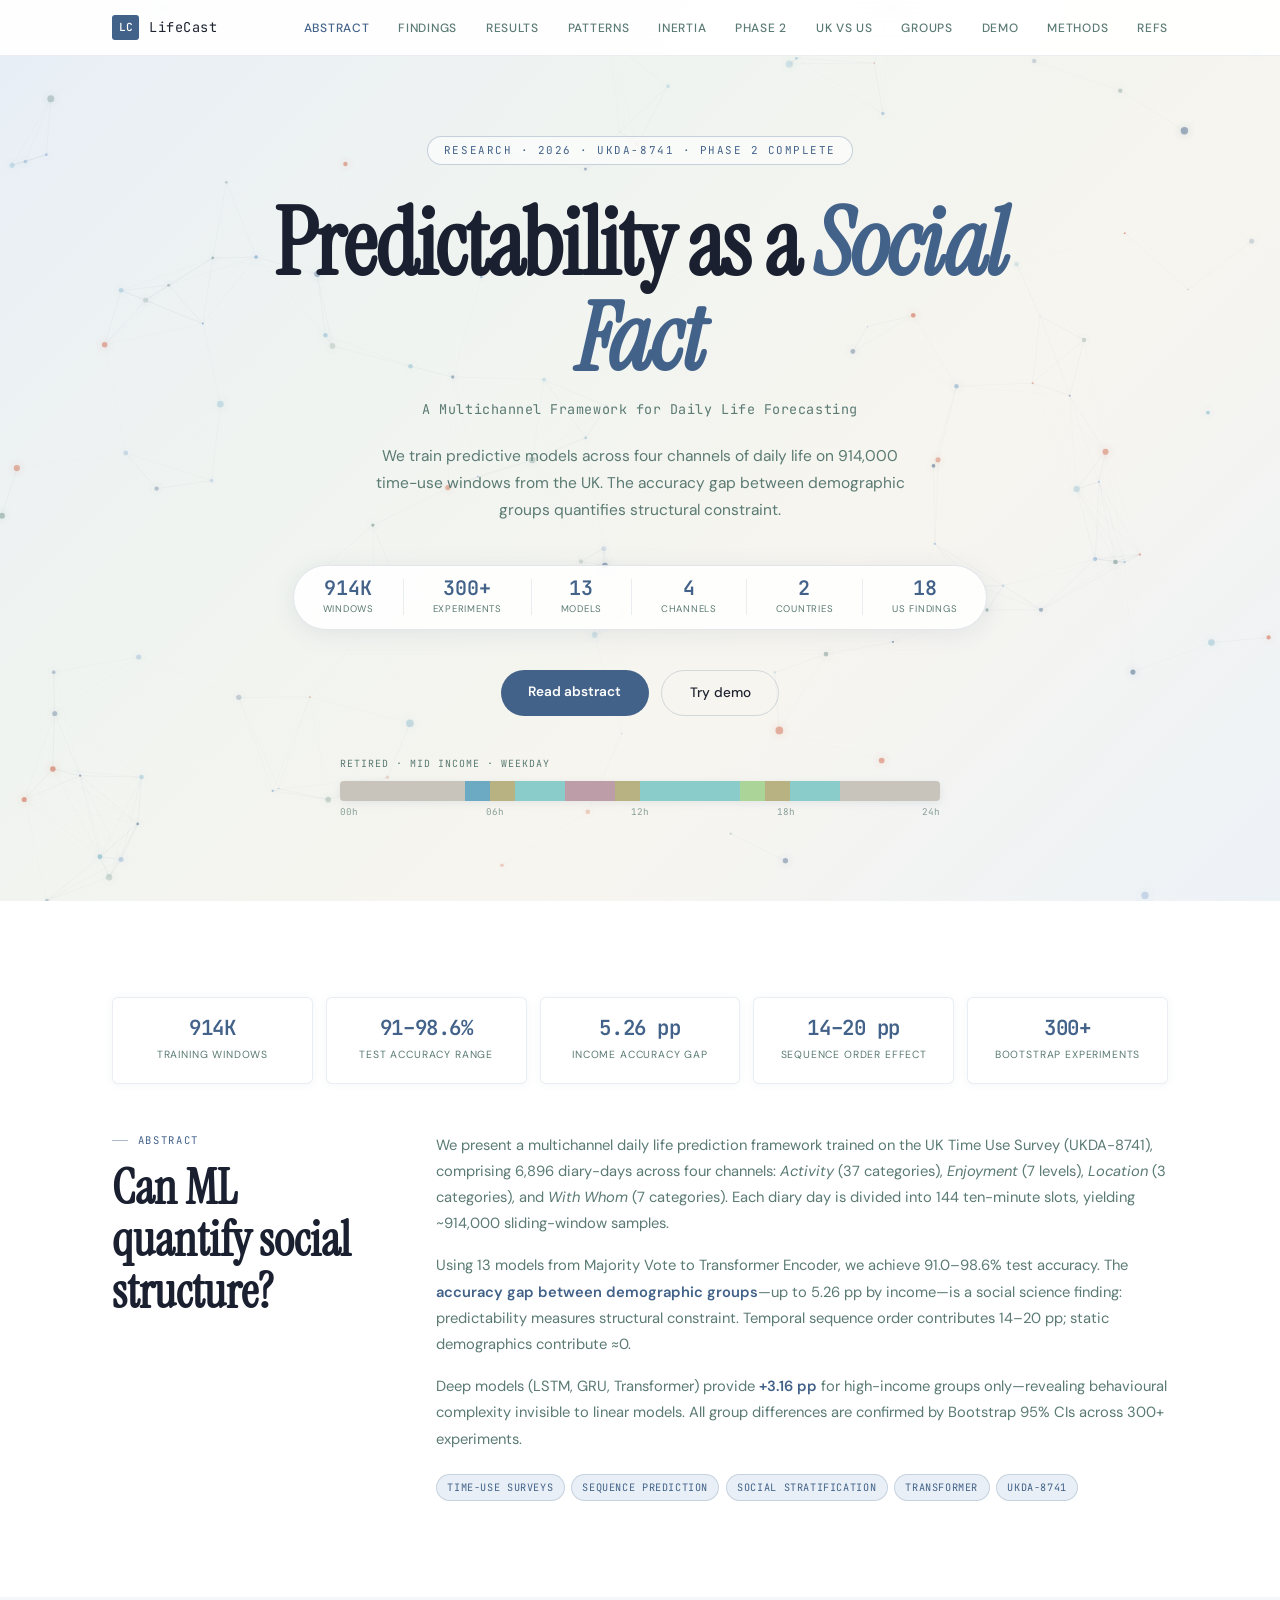
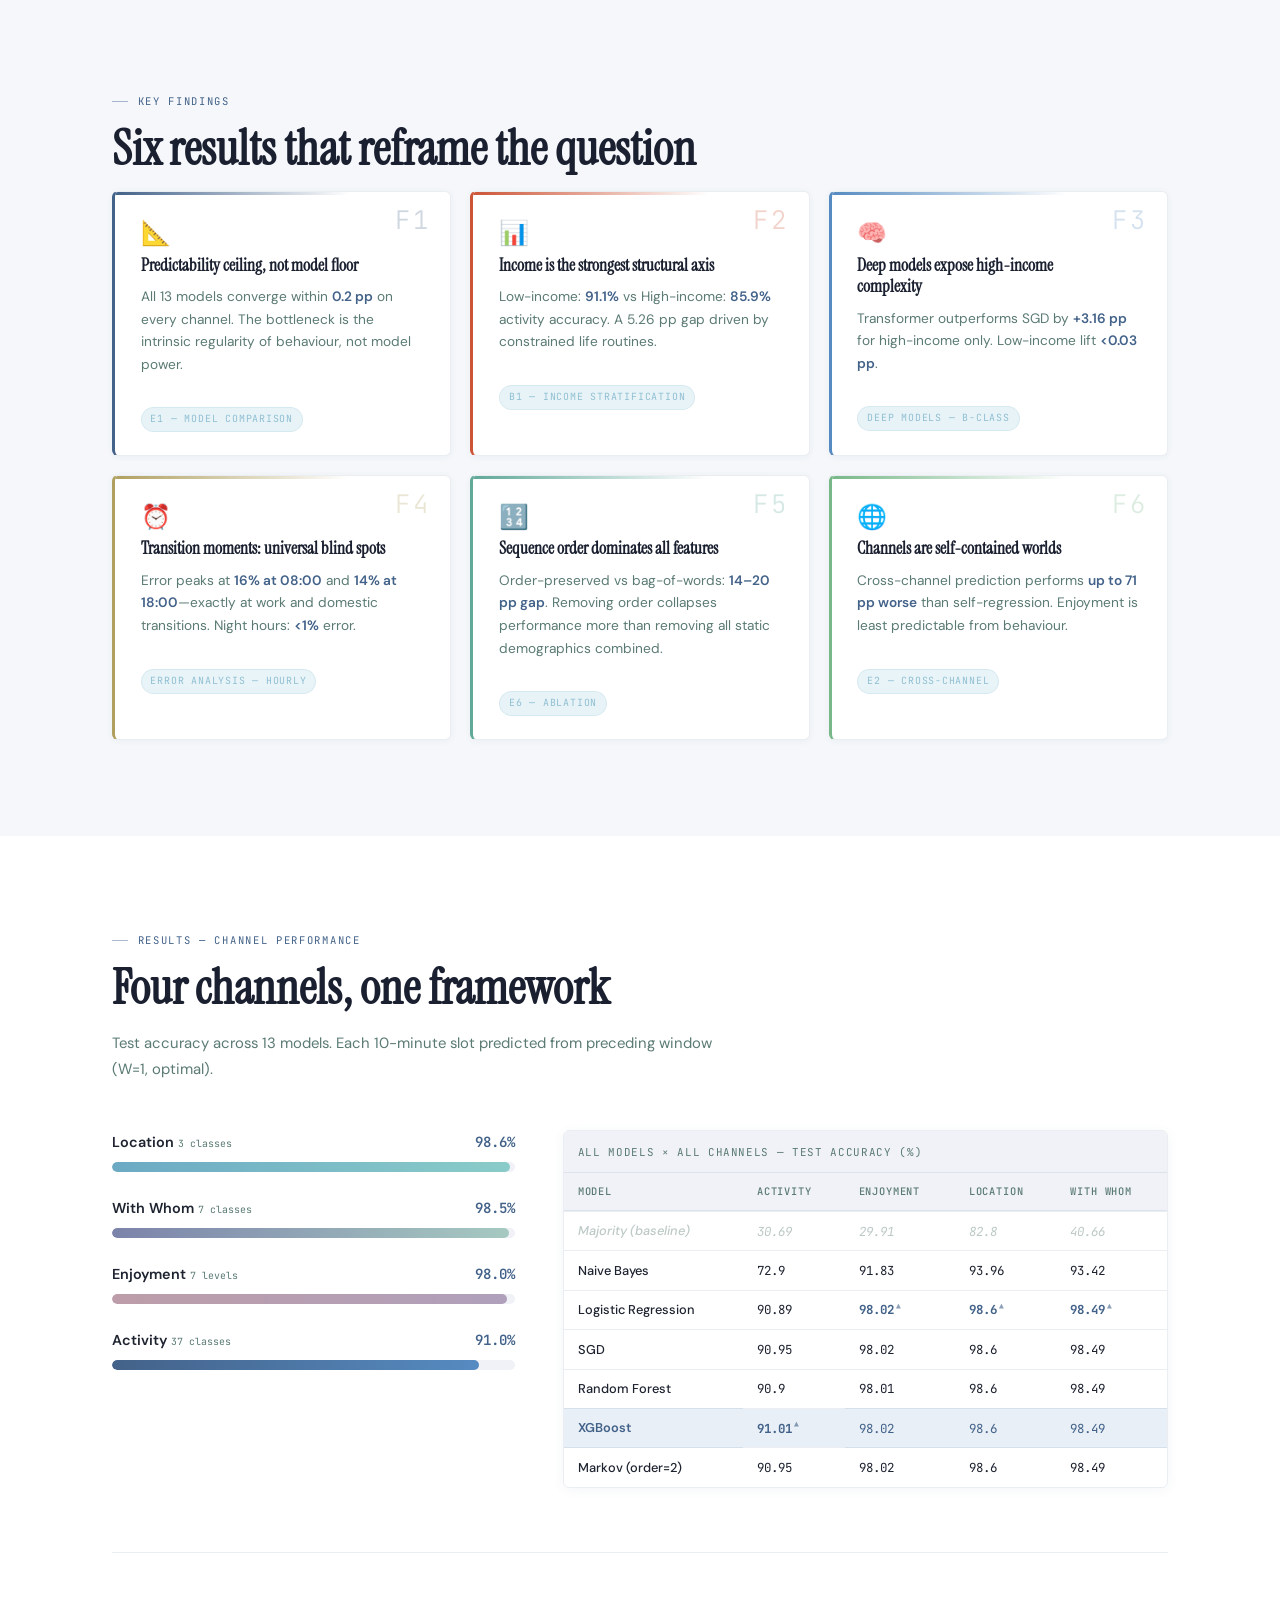
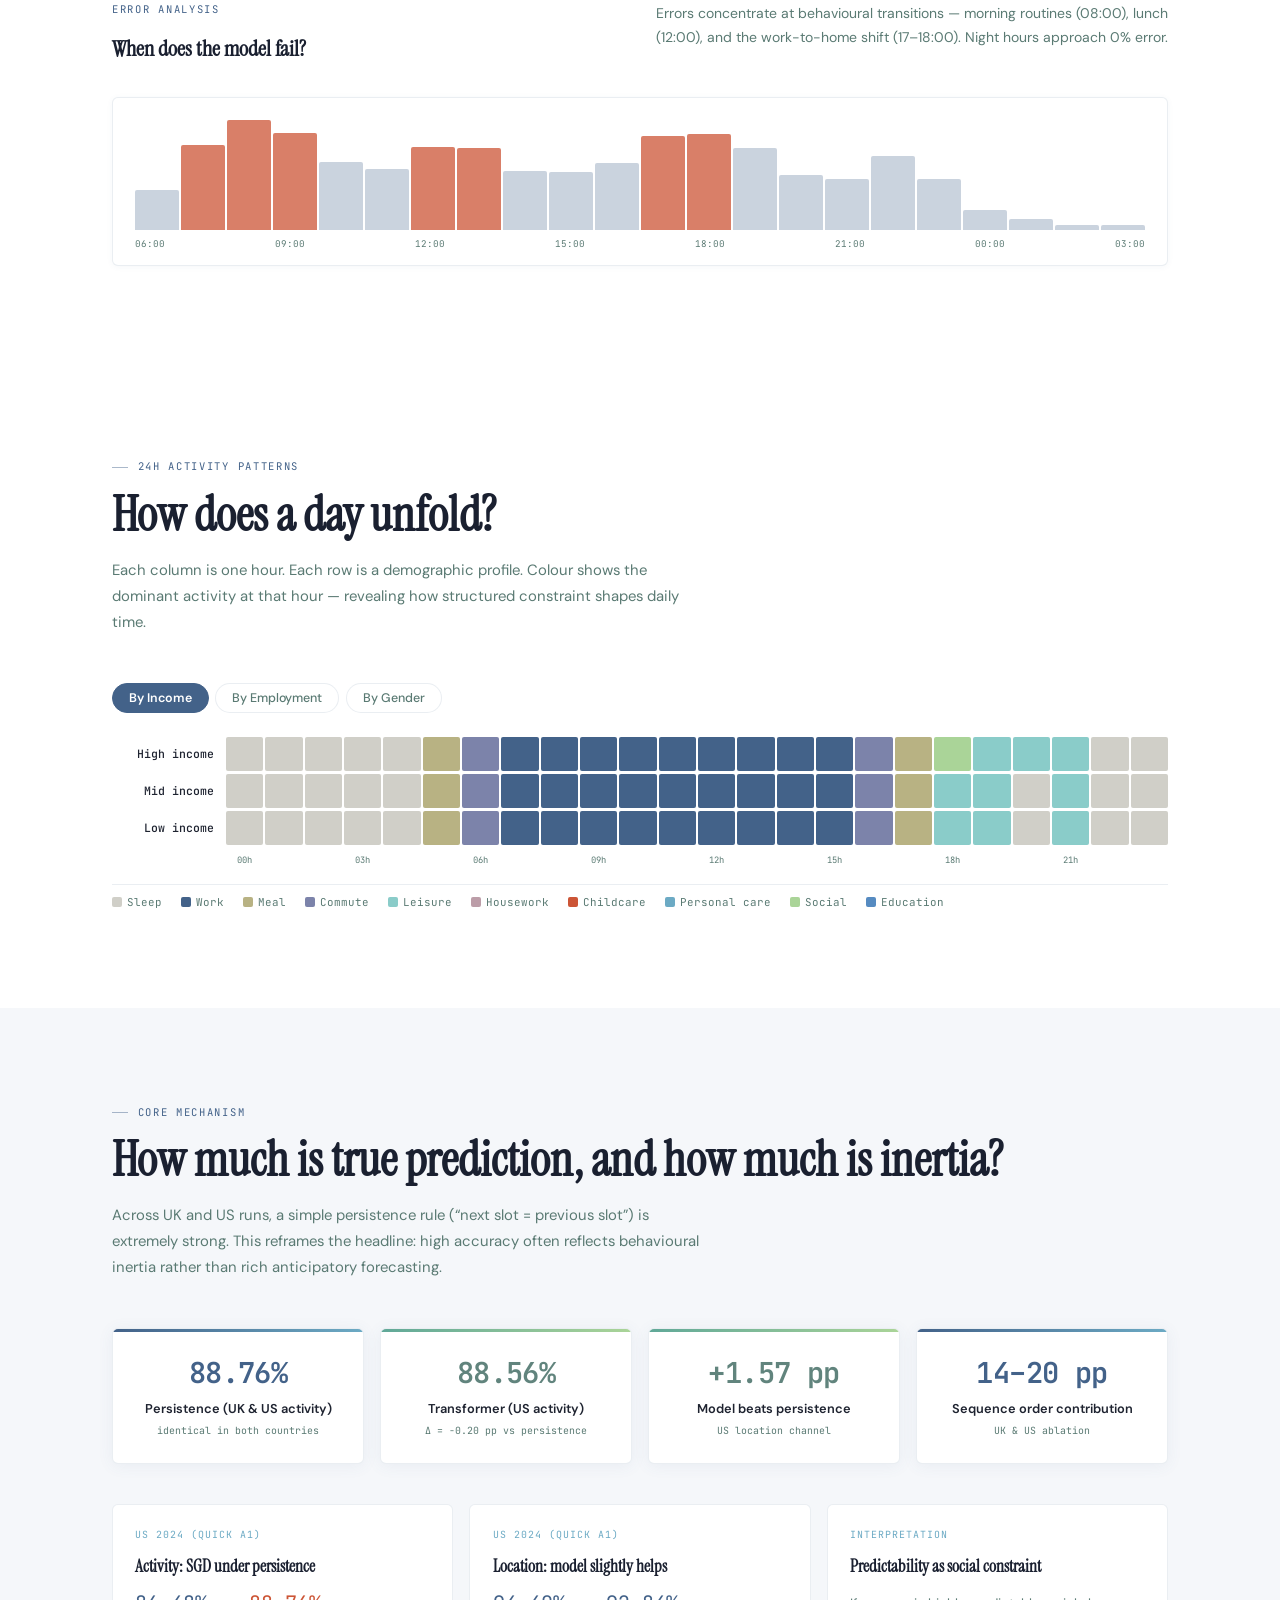
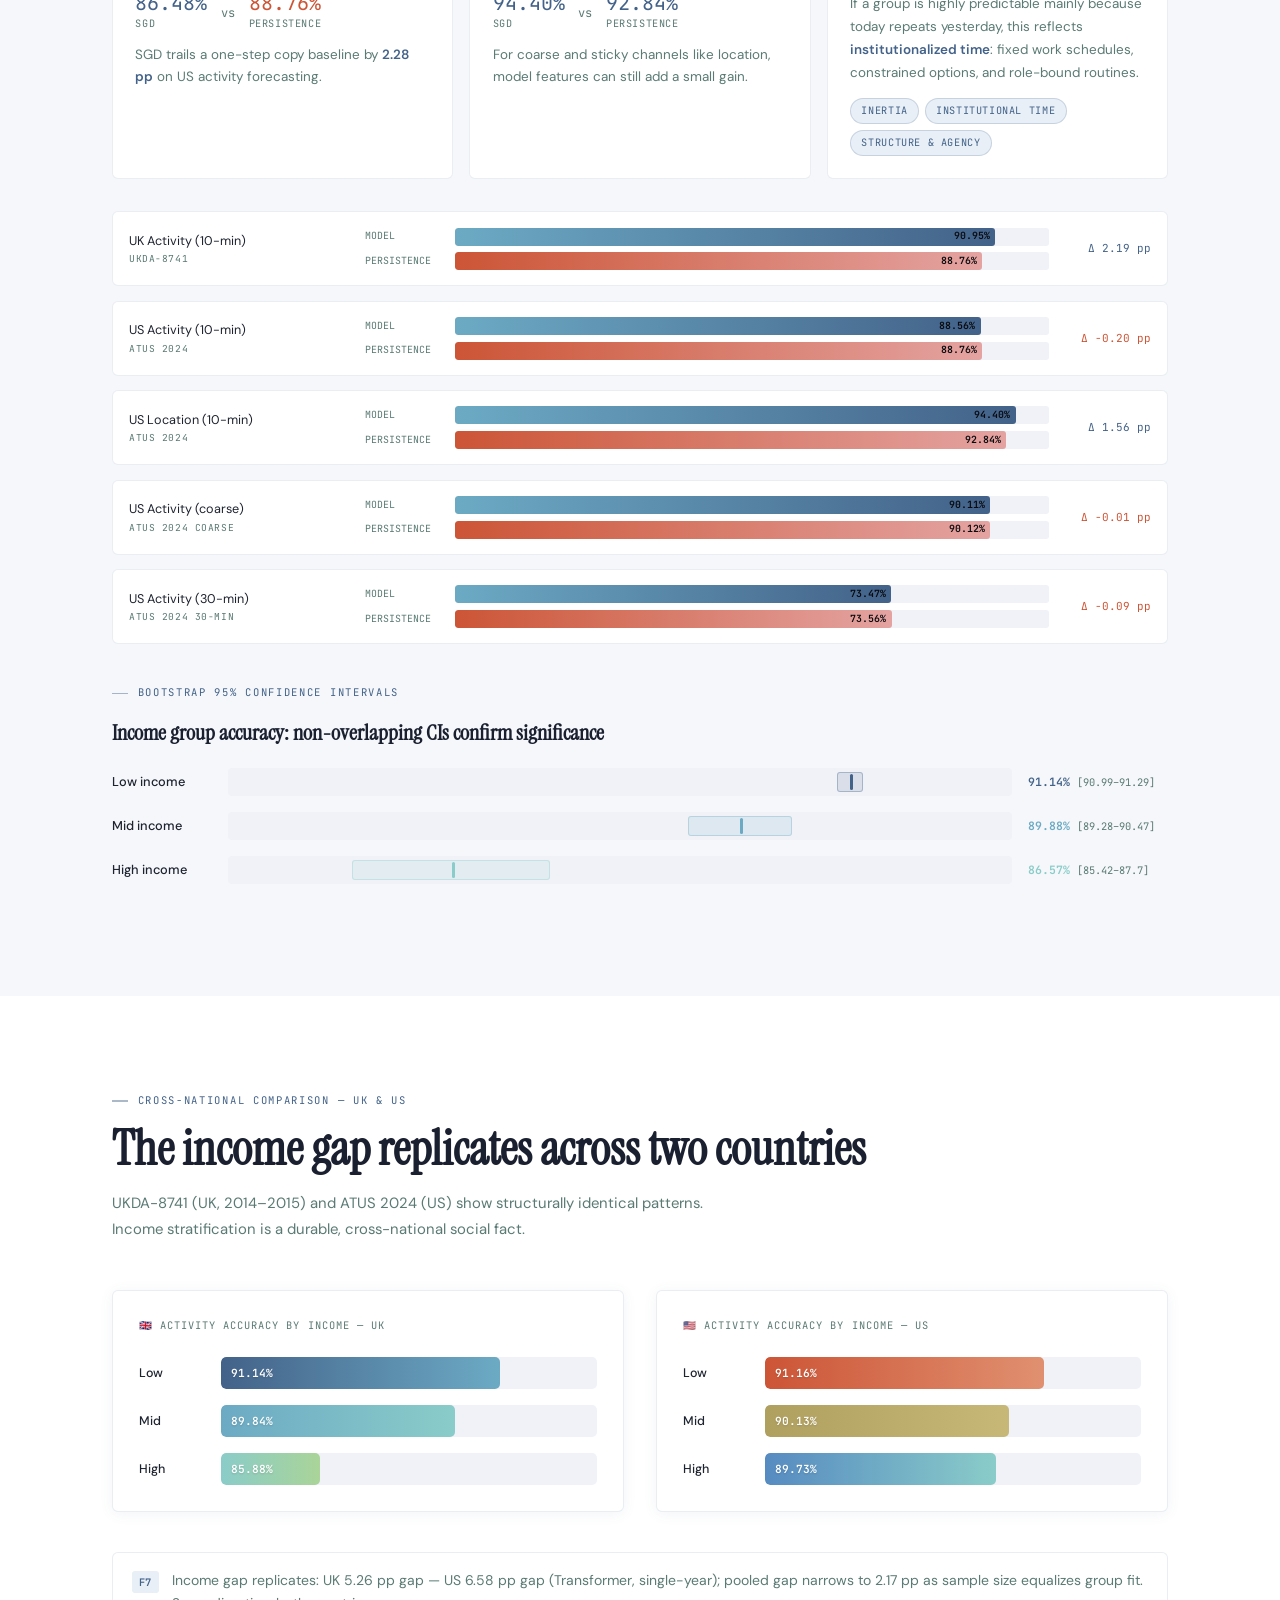
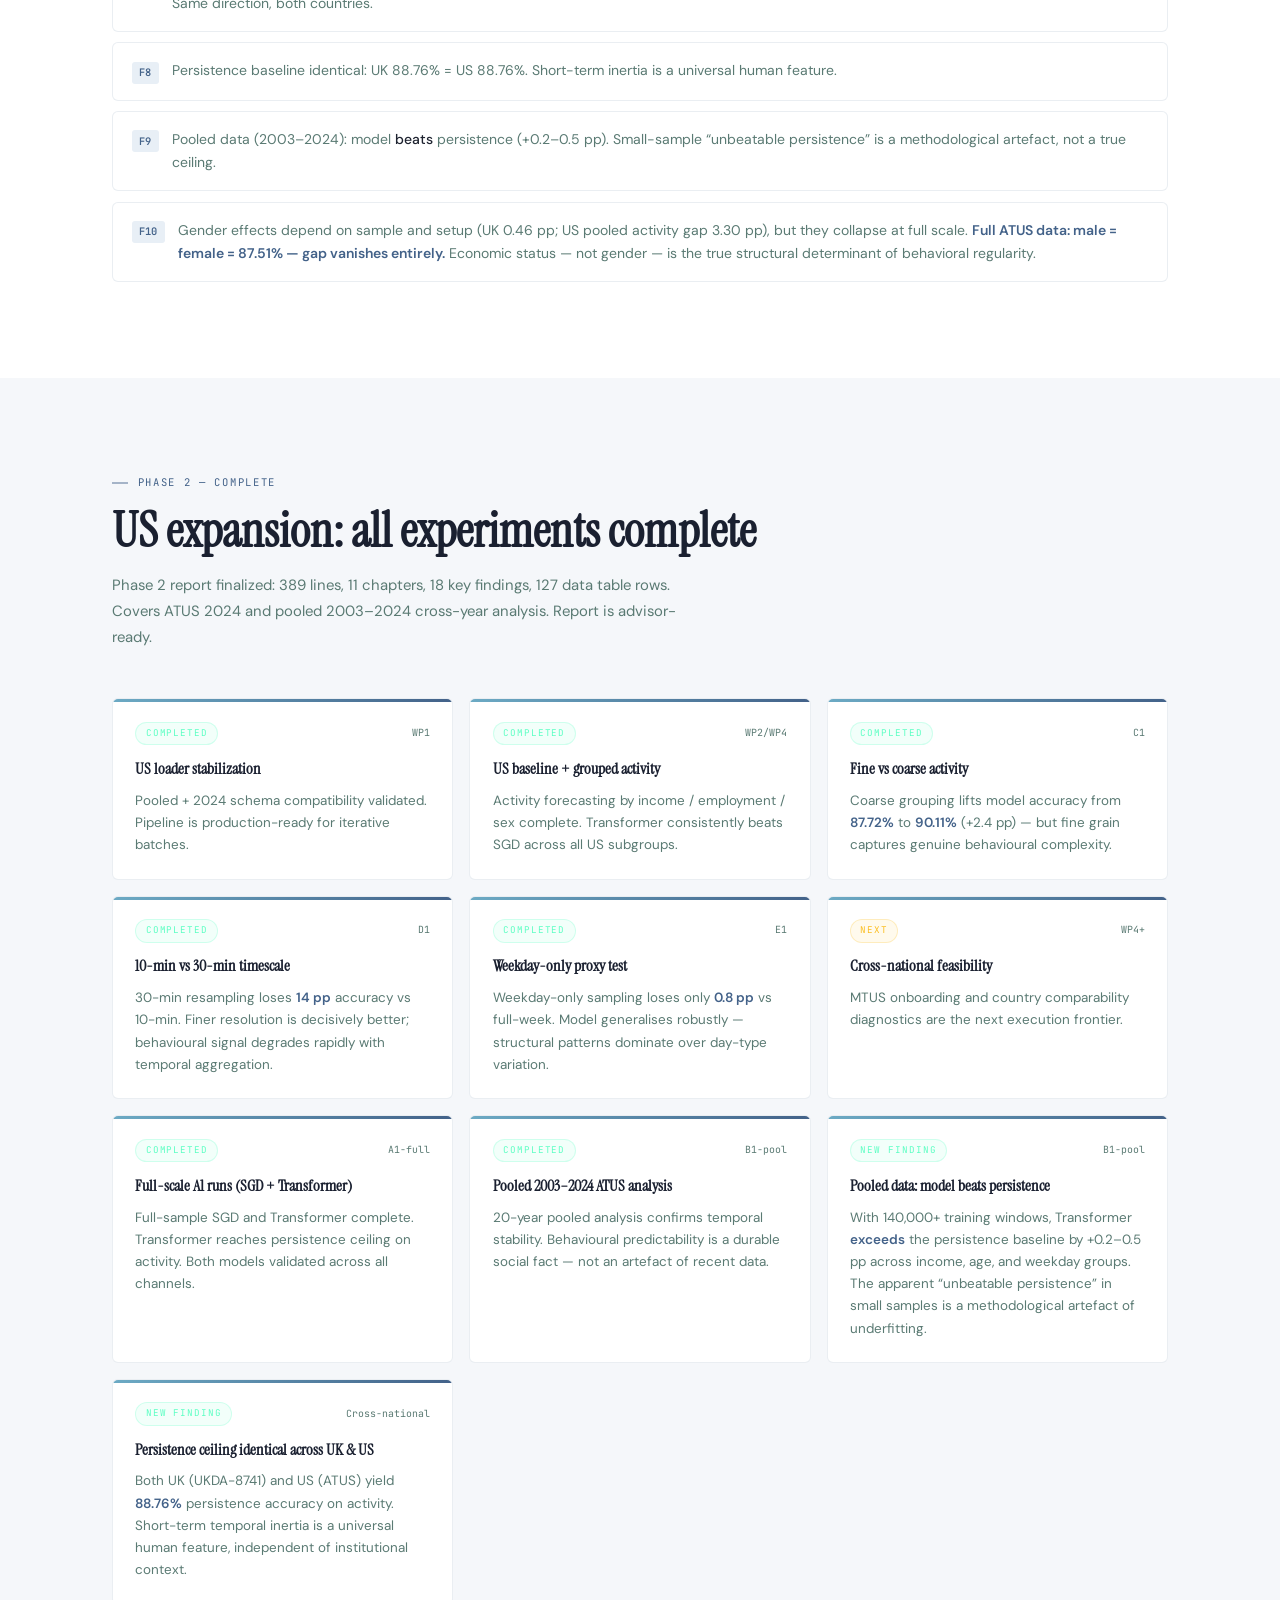
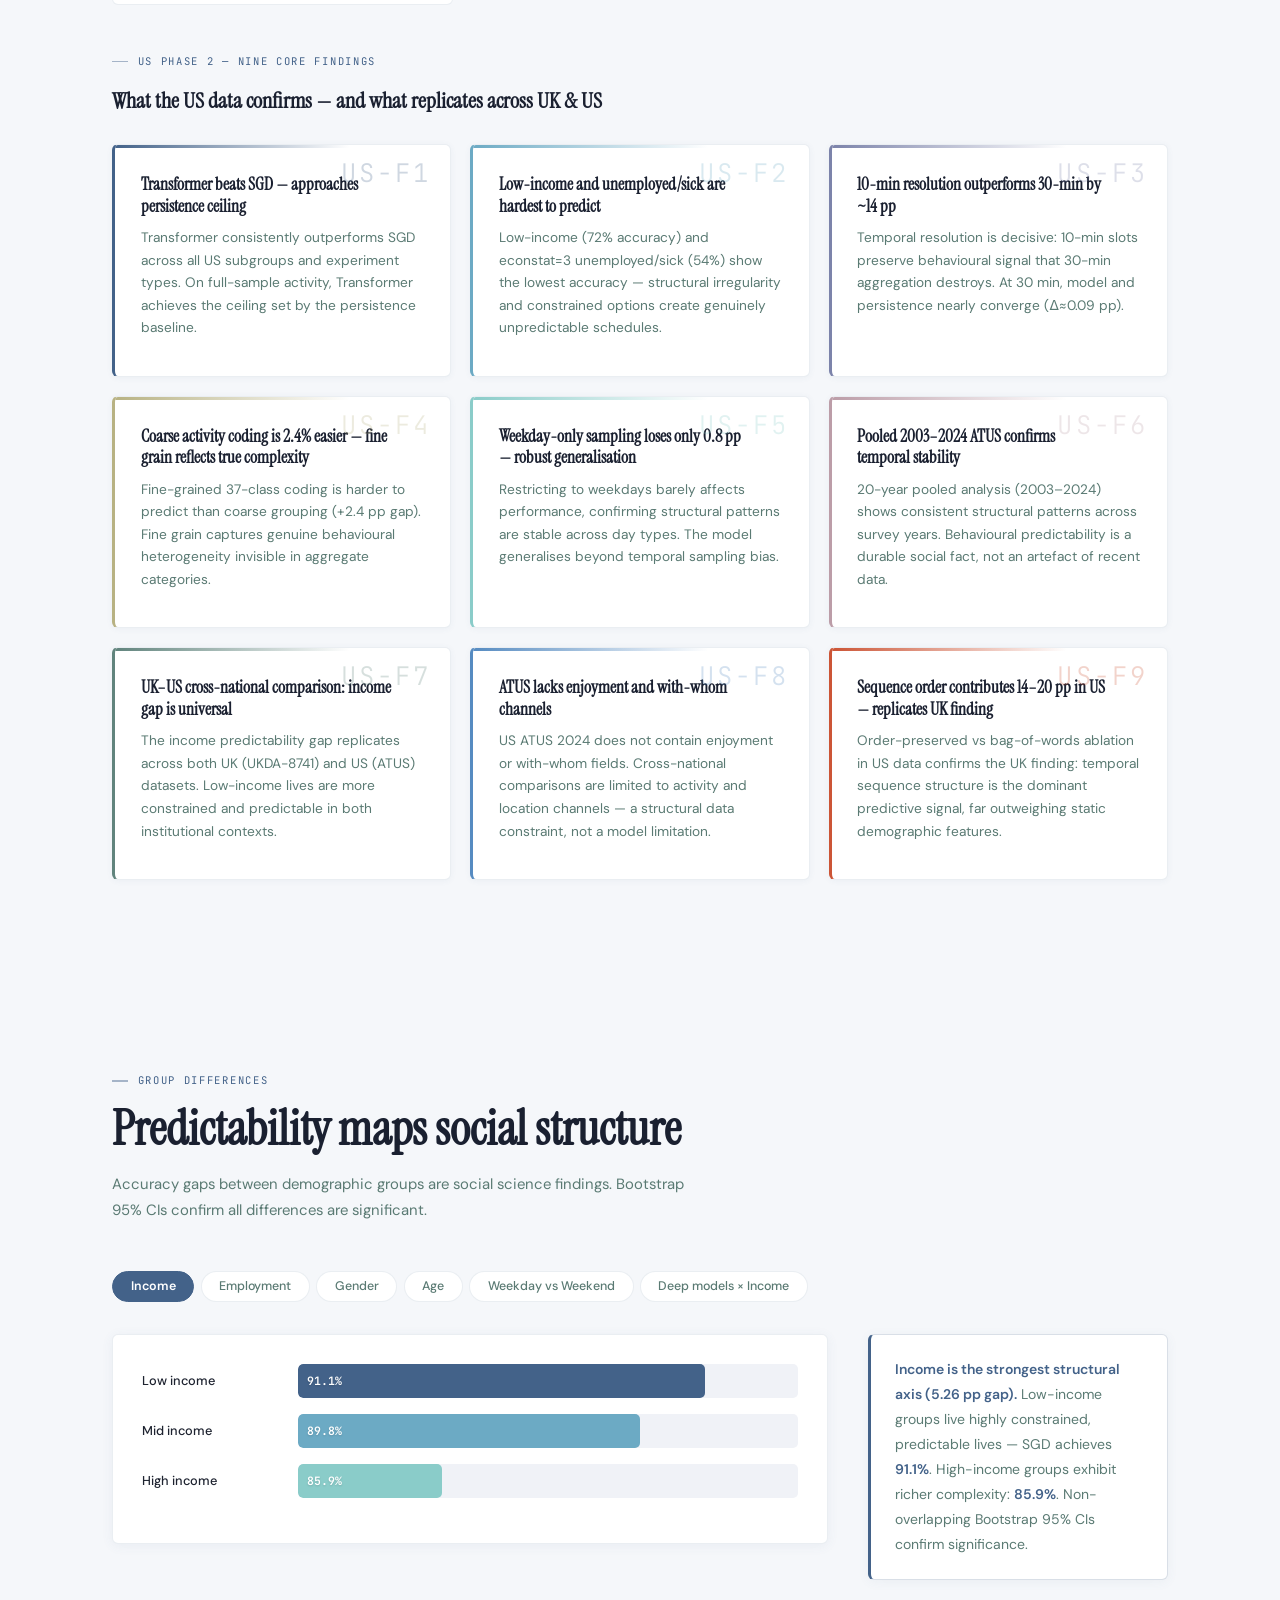
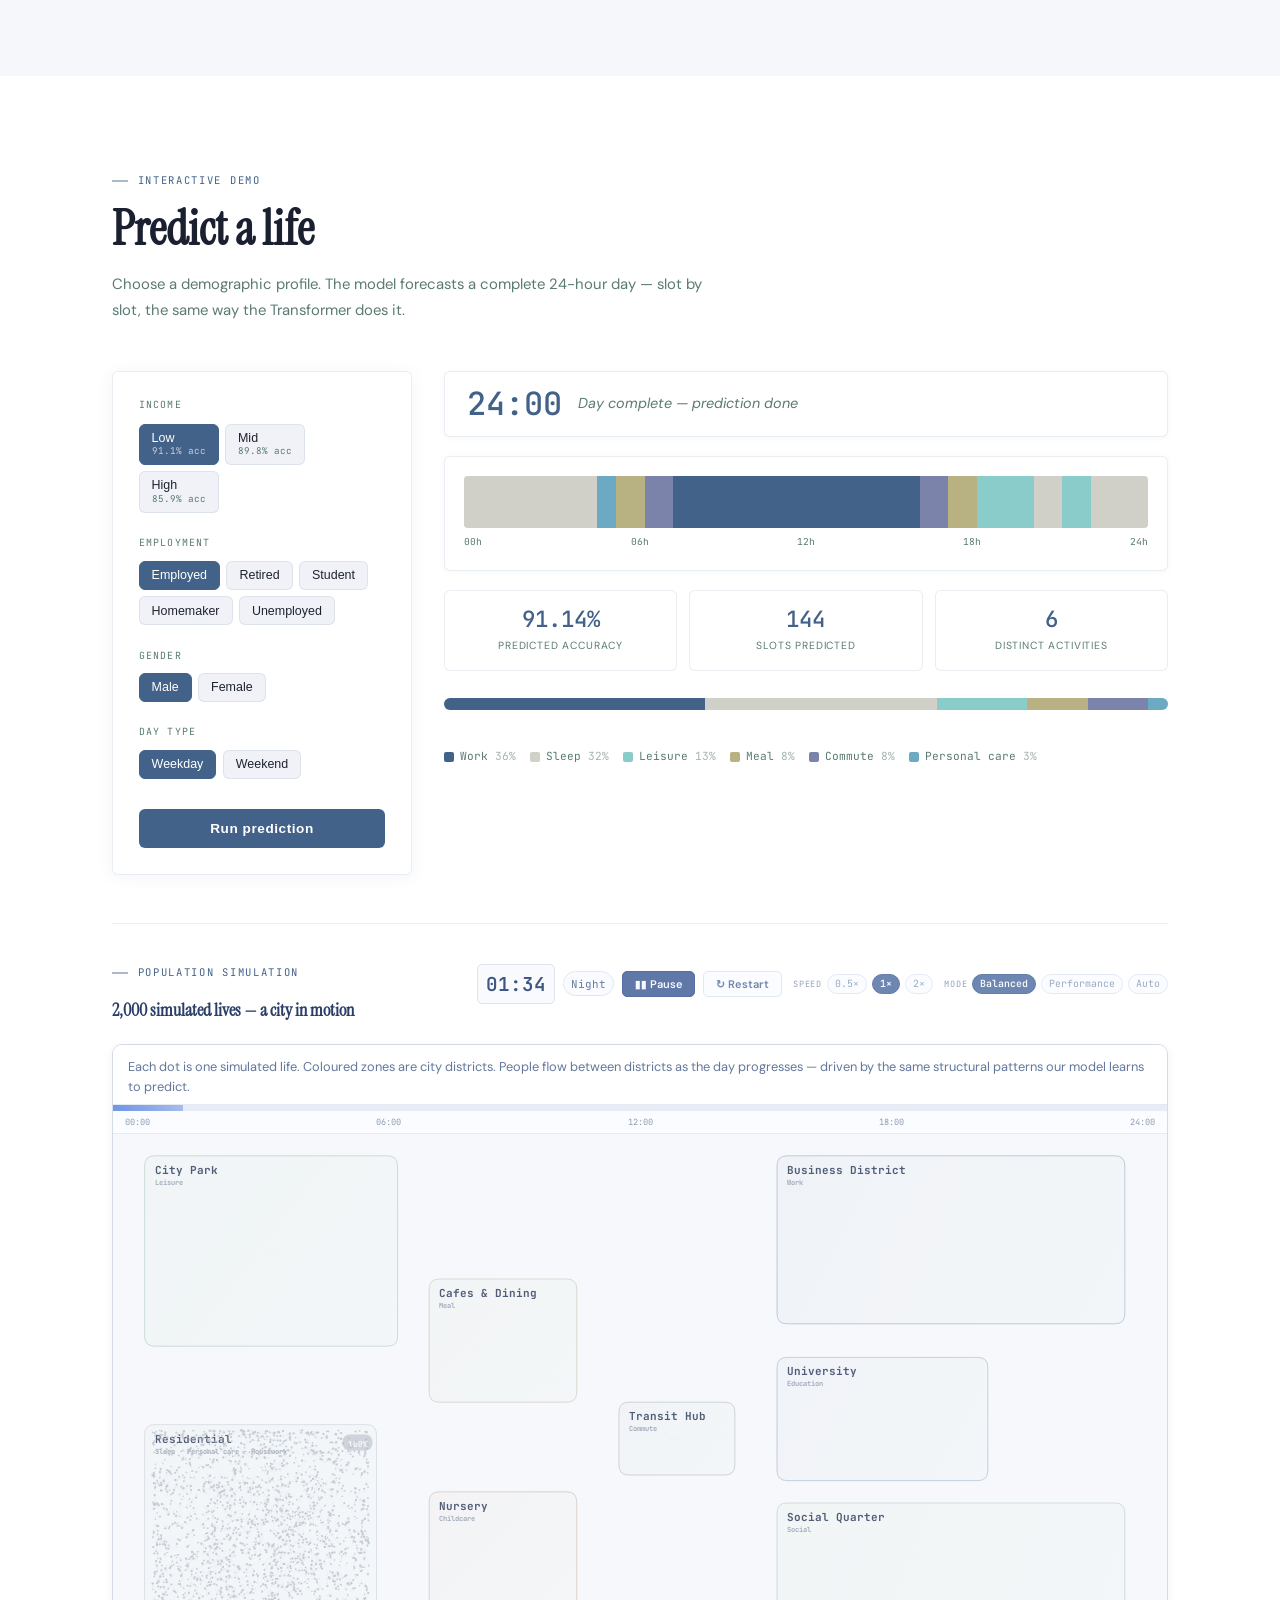
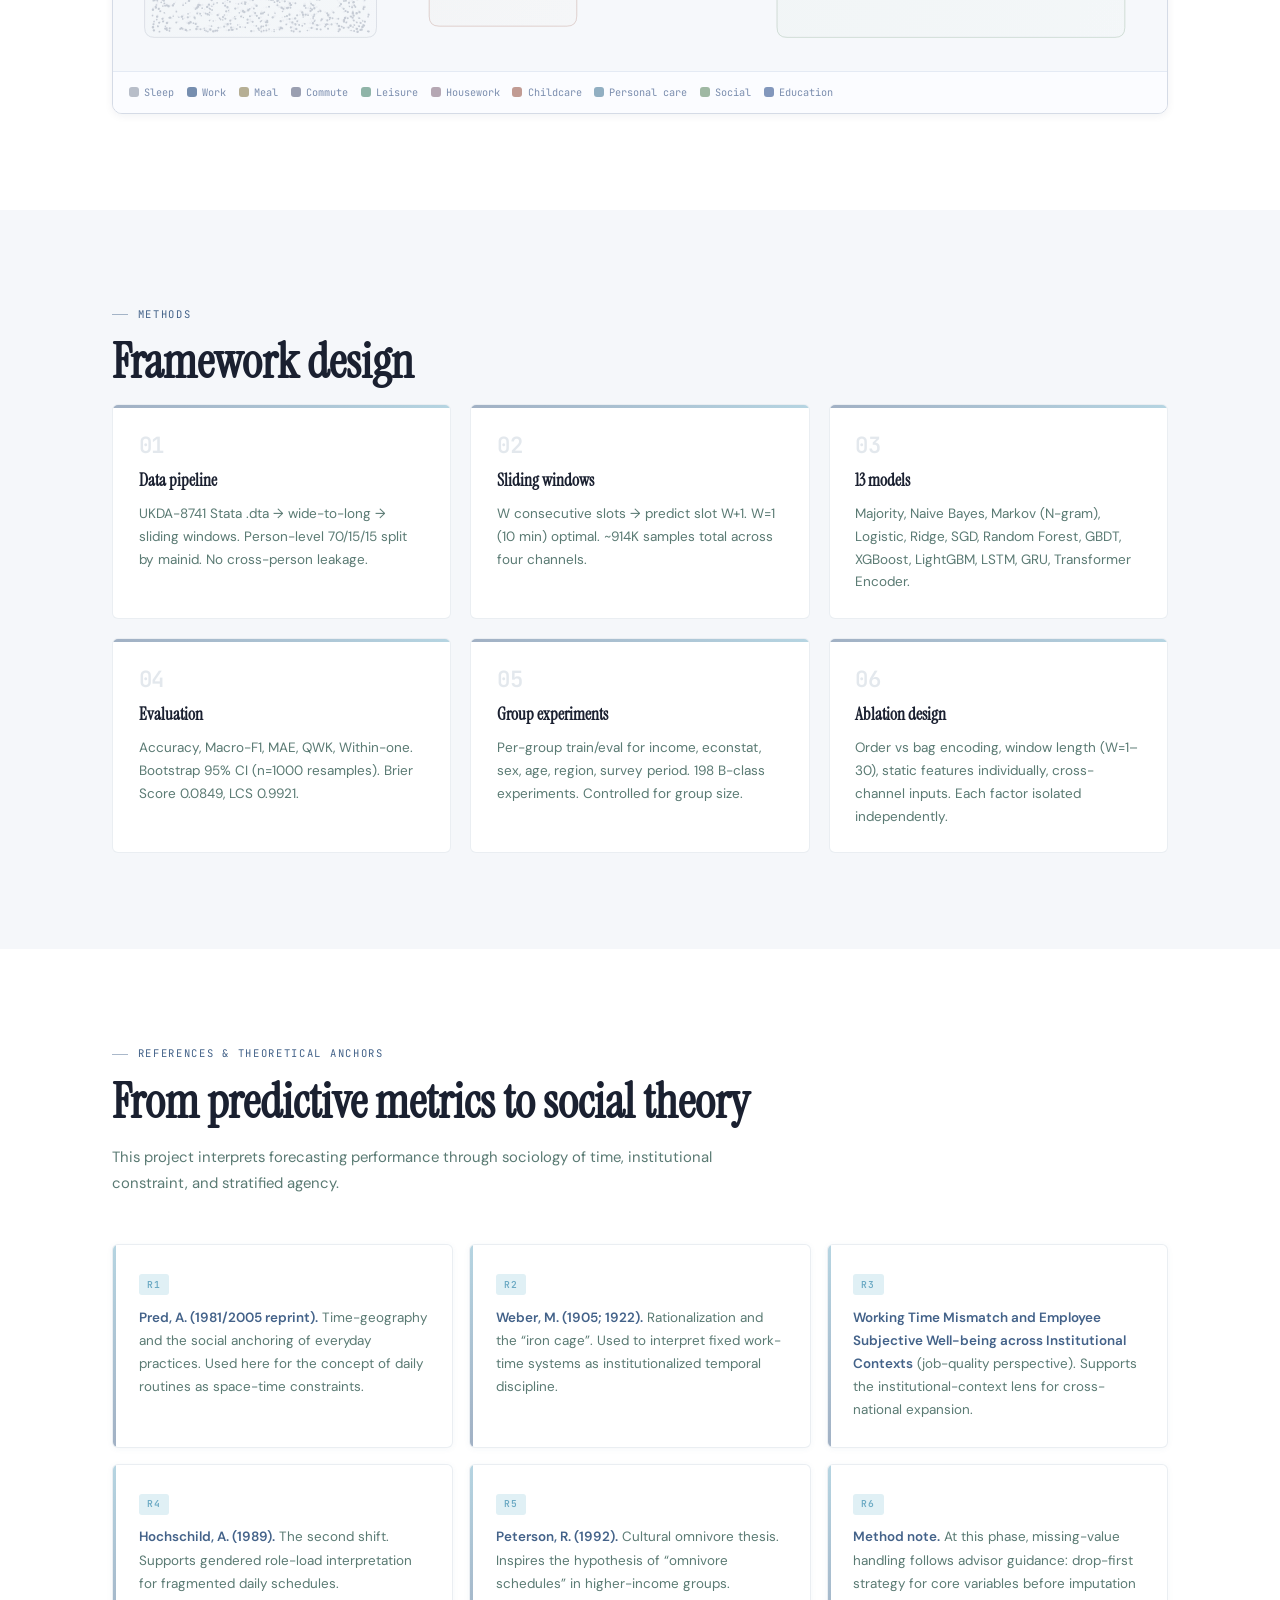
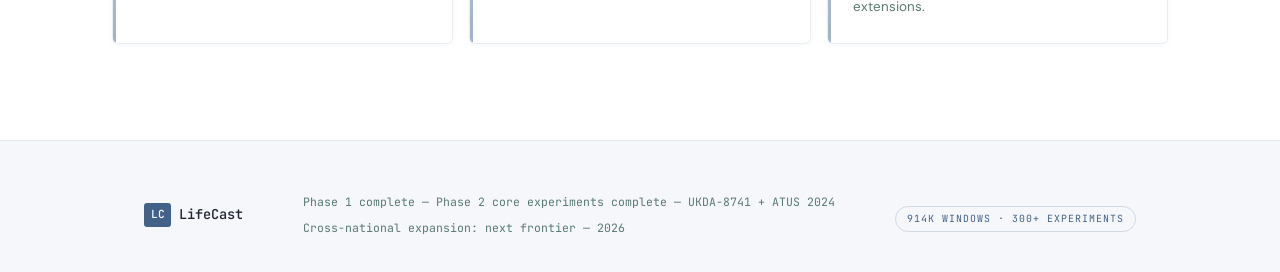
==== commit 38ec9518: "Use PNG social card for better WeChat preview" ====
--- a/index.html
+++ b/index.html
@@ -10,13 +10,13 @@
   <meta property="og:description" content="We train 13 models on 914K daily life windows. The accuracy gap between income groups quantifies structural constraint." />
   <meta property="og:type" content="website" />
   <meta property="og:url" content="https://lifecast.pages.dev/" />
-  <meta property="og:image" content="https://lifecast.pages.dev/social-card.svg" />
+  <meta property="og:image" content="https://lifecast.pages.dev/social-card.png" />
   <meta property="og:image:width" content="1200" />
   <meta property="og:image:height" content="630" />
   <meta name="twitter:card" content="summary_large_image" />
   <meta name="twitter:title" content="LifeCast — Multichannel Daily Life Prediction" />
   <meta name="twitter:description" content="914K windows, 13 models, 91–98.6% accuracy. Predictability as a social fact." />
-  <meta name="twitter:image" content="https://lifecast.pages.dev/social-card.svg" />
+  <meta name="twitter:image" content="https://lifecast.pages.dev/social-card.png" />
   <link rel="canonical" href="https://lifecast.pages.dev/" />
   <meta name="theme-color" content="#436289" />
   <link rel="icon" type="image/svg+xml" href="data:image/svg+xml,%3Csvg xmlns='http://www.w3.org/2000/svg' viewBox='0 0 32 32'%3E%3Crect width='32' height='32' rx='6' fill='%23436289'/%3E%3Ctext x='16' y='22' font-family='monospace' font-size='14' font-weight='bold' fill='white' text-anchor='middle'%3ELC%3C/text%3E%3C/svg%3E" />
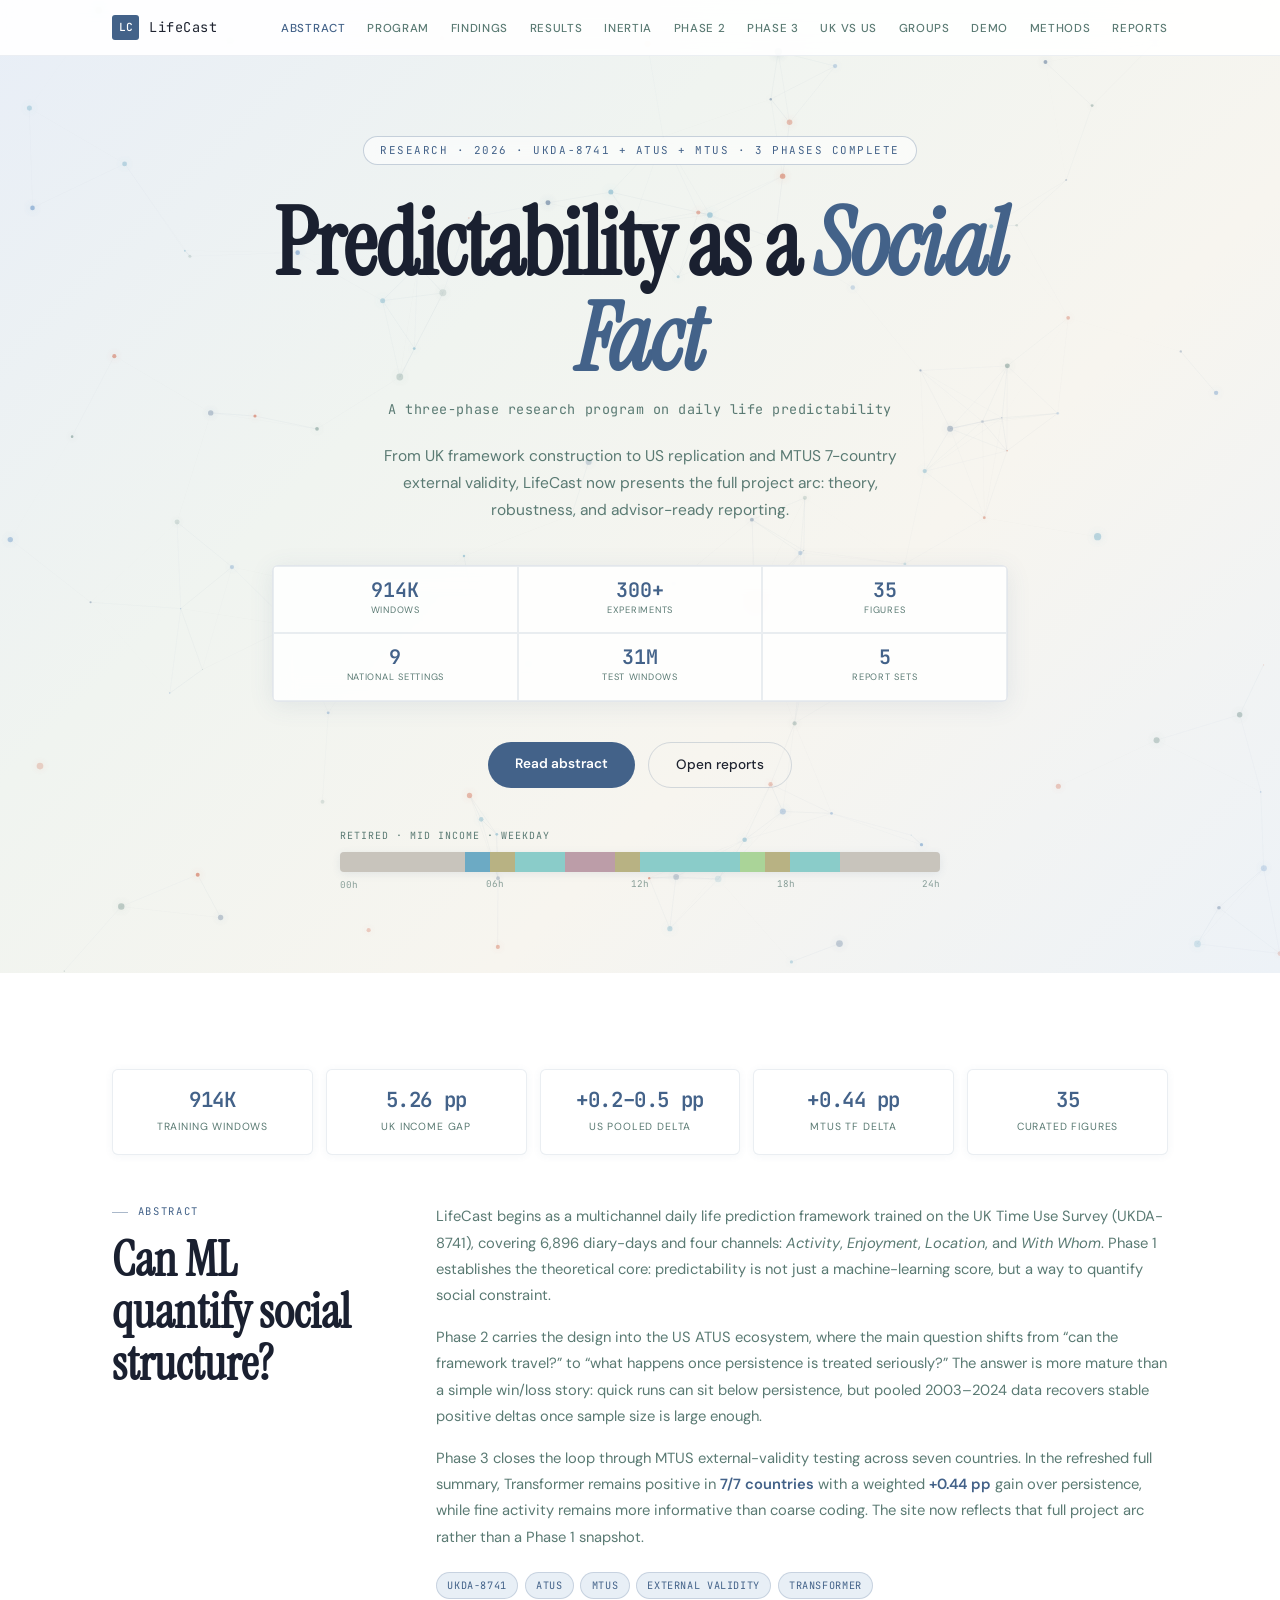
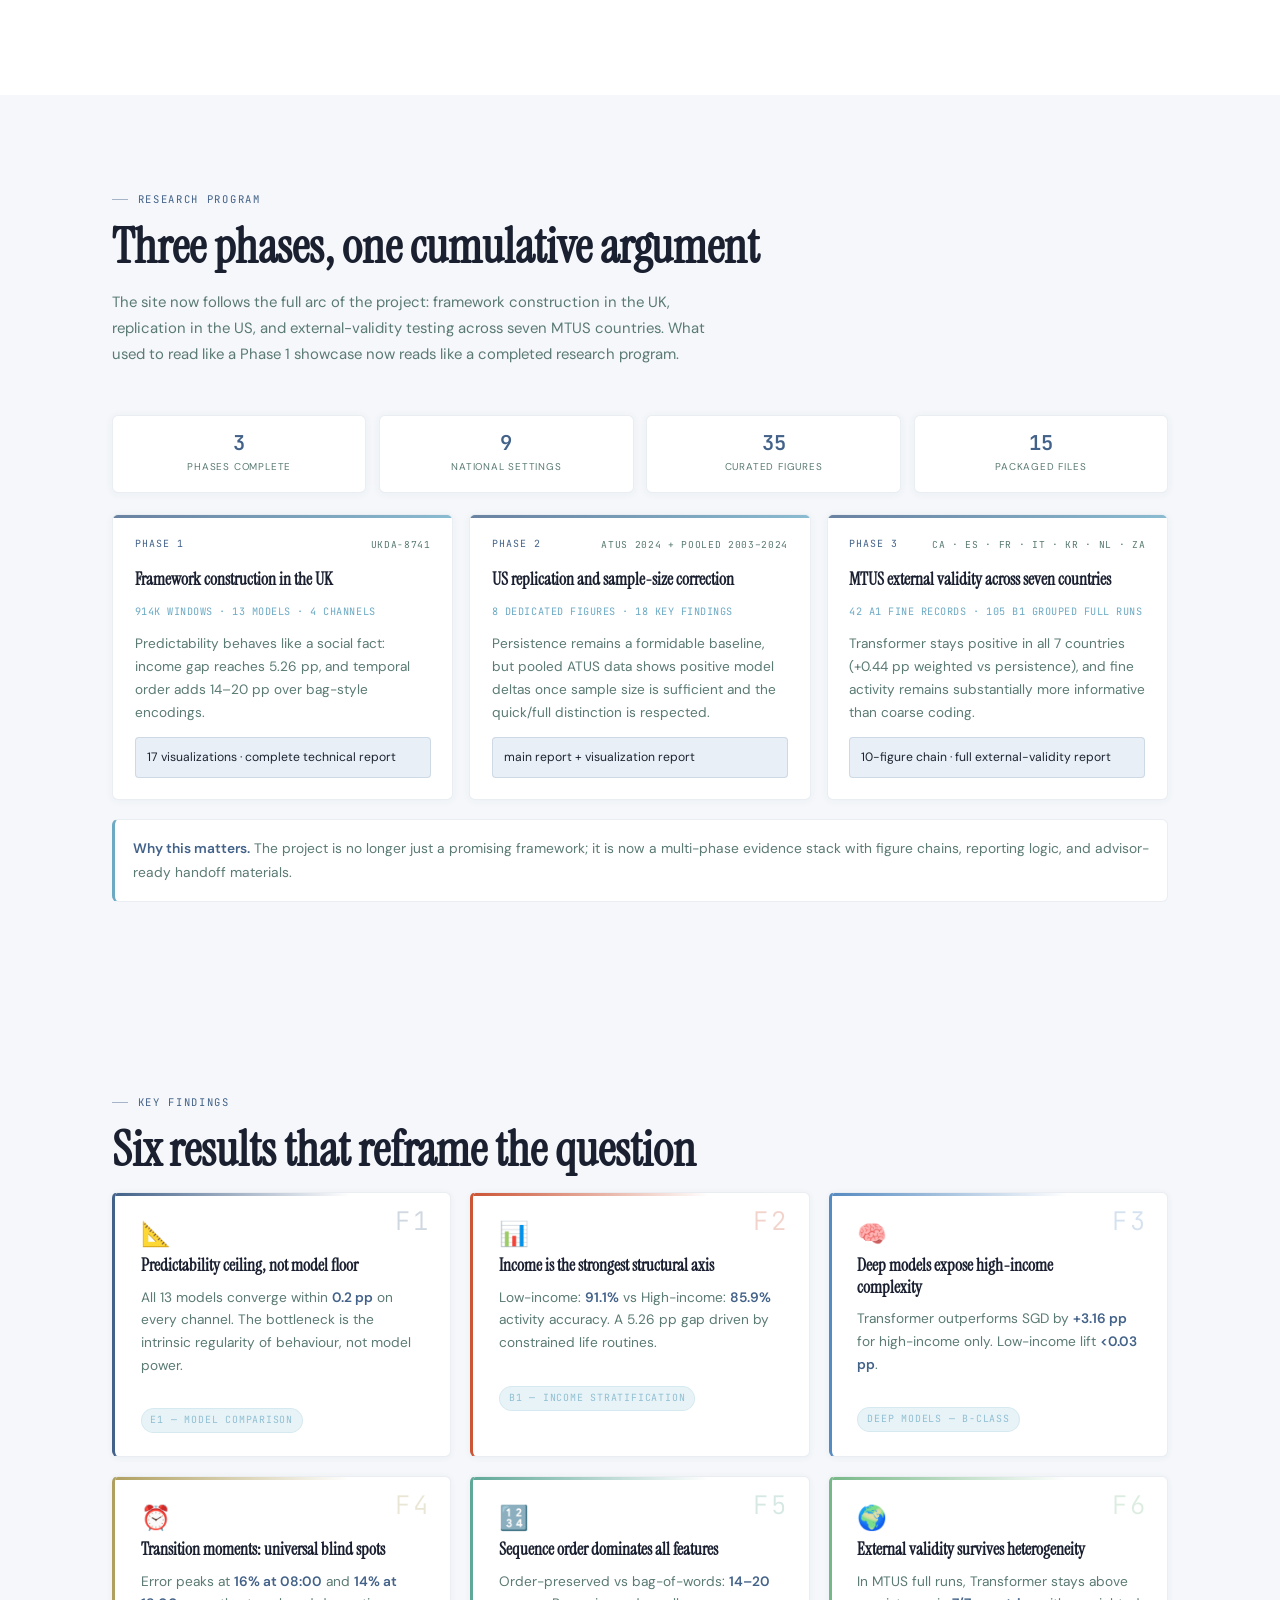
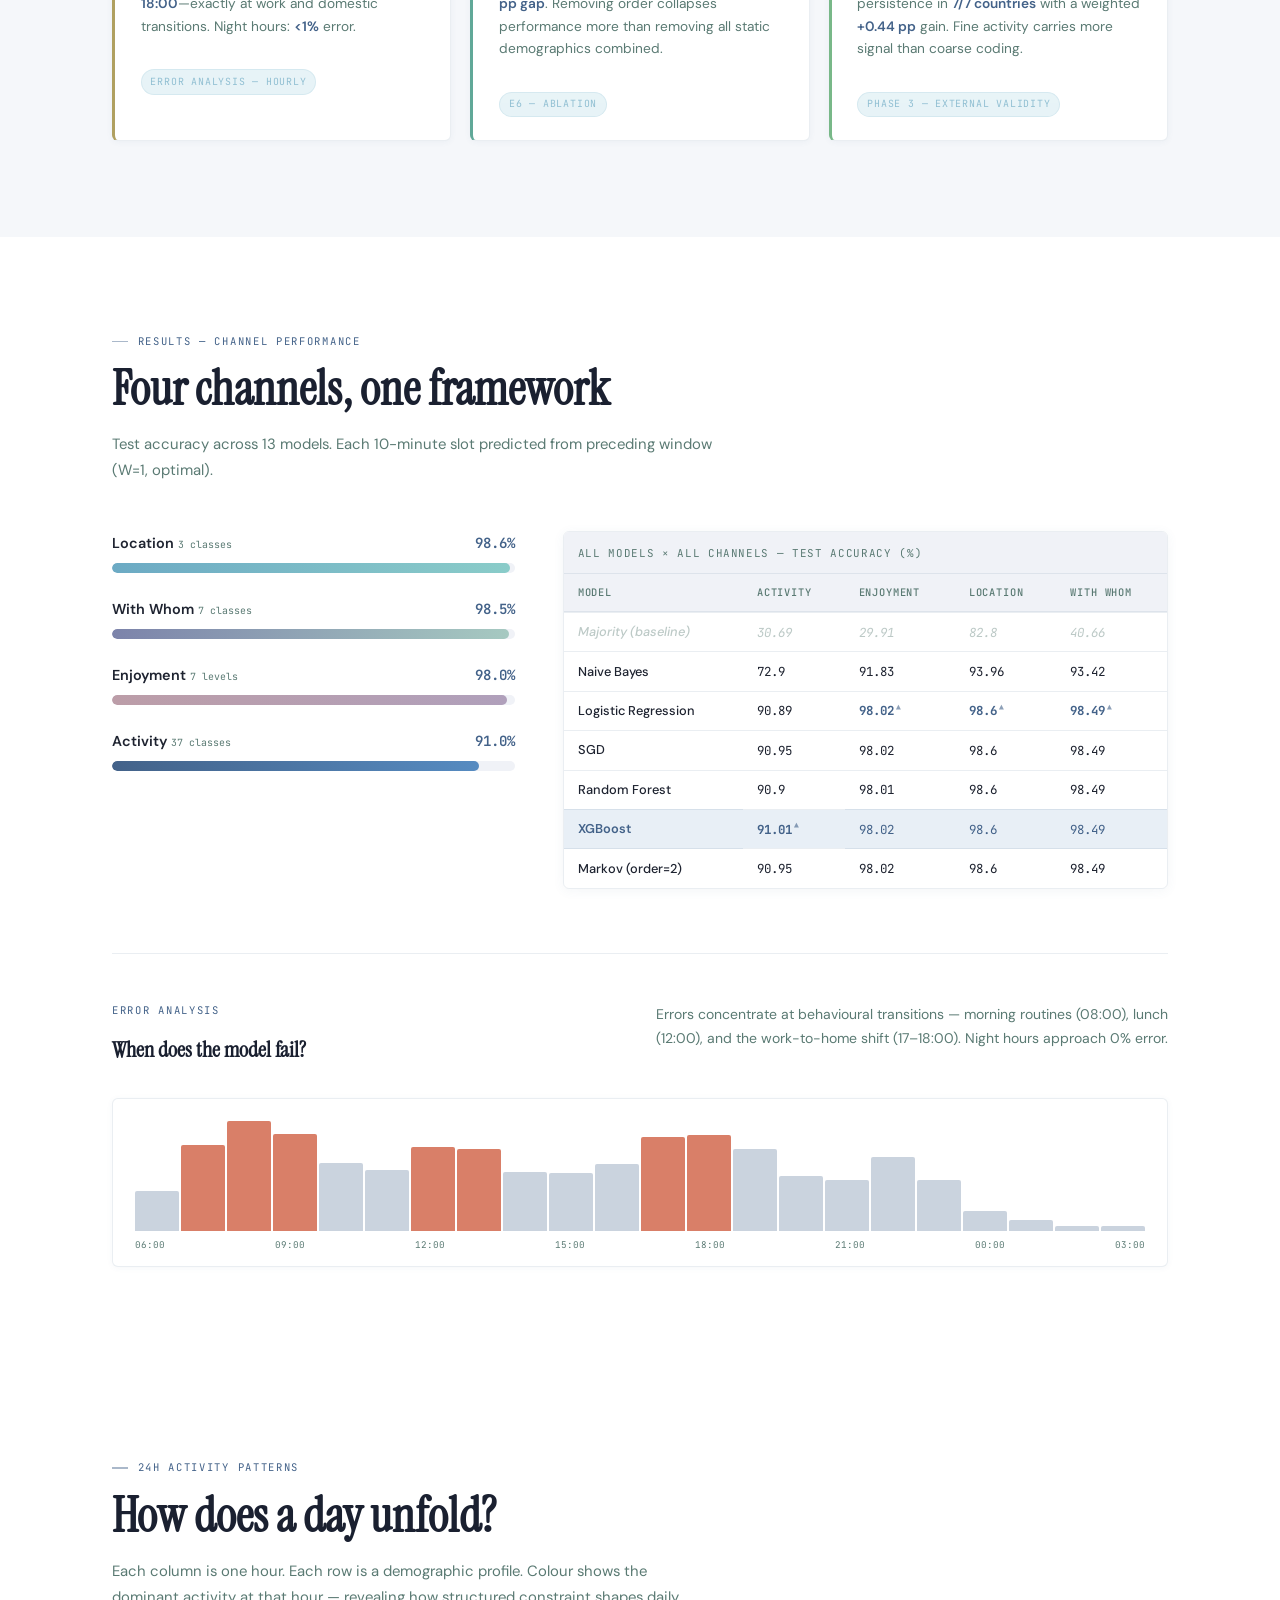
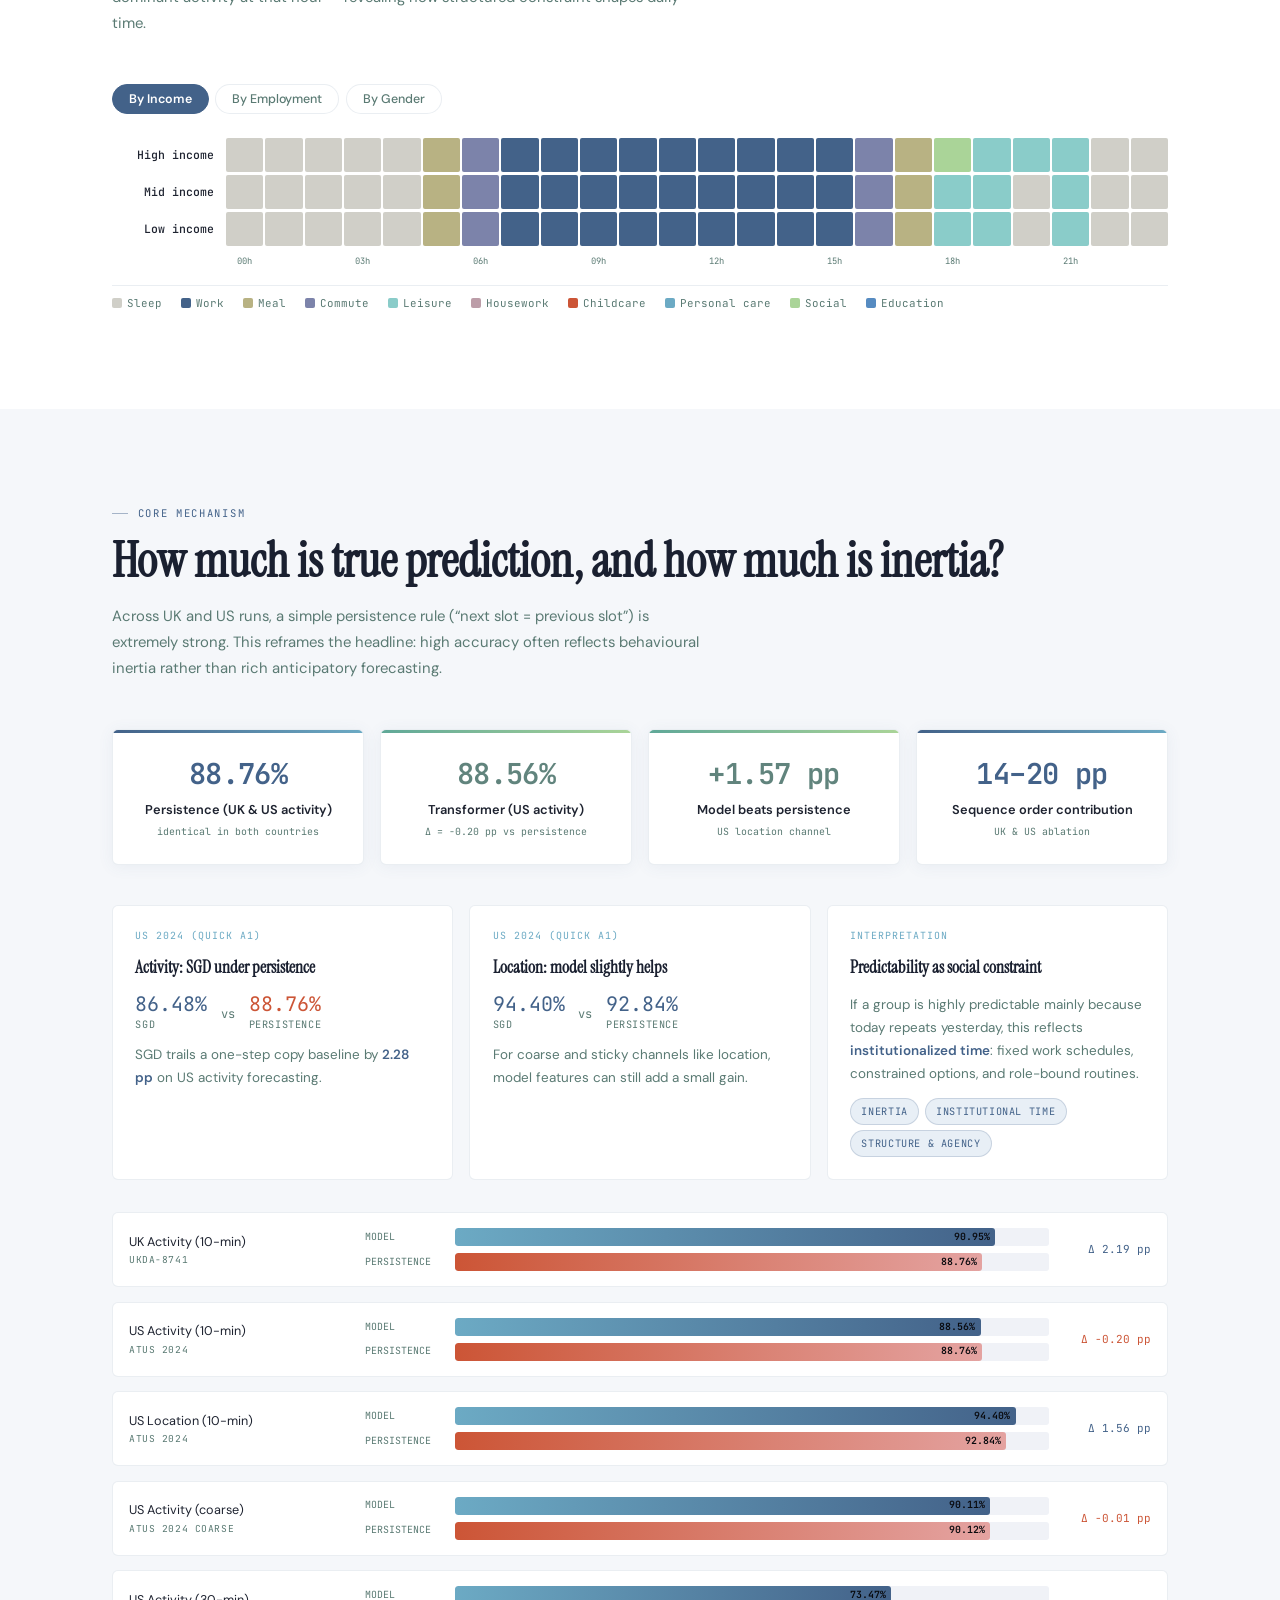
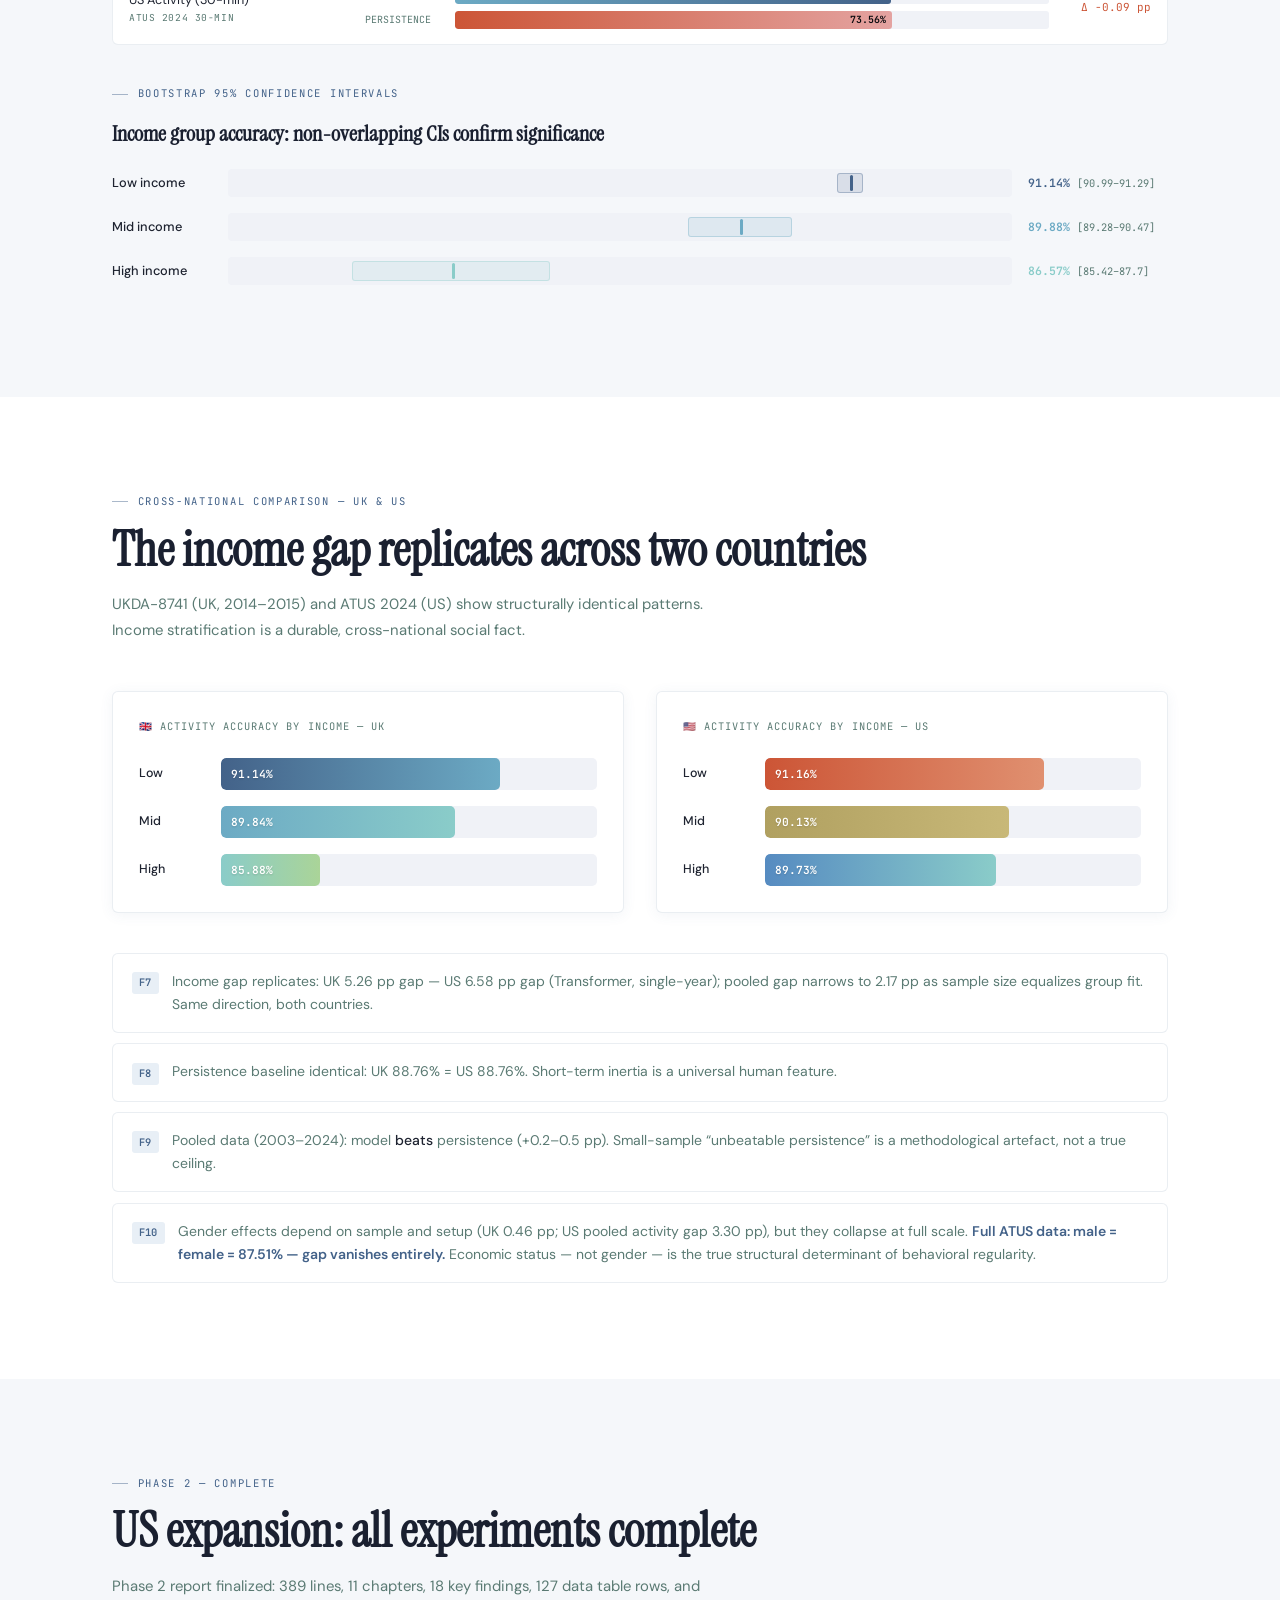
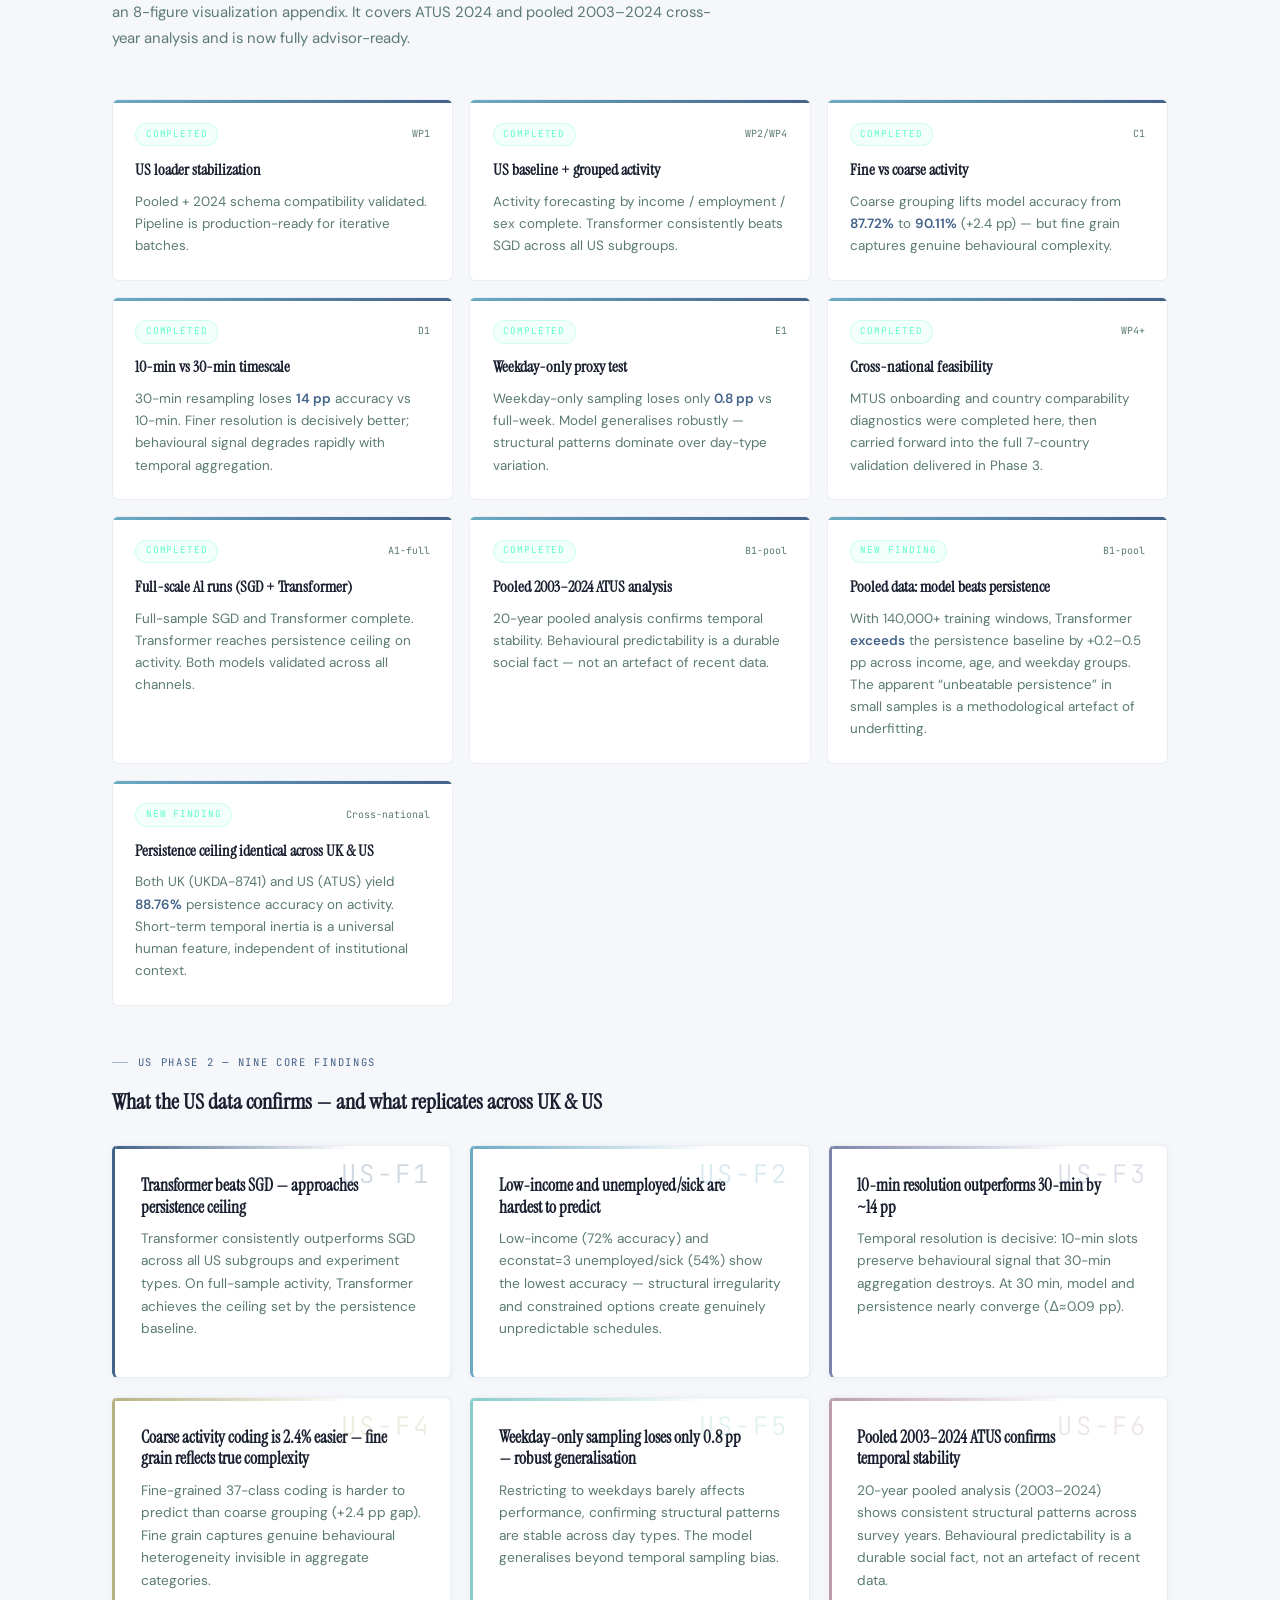
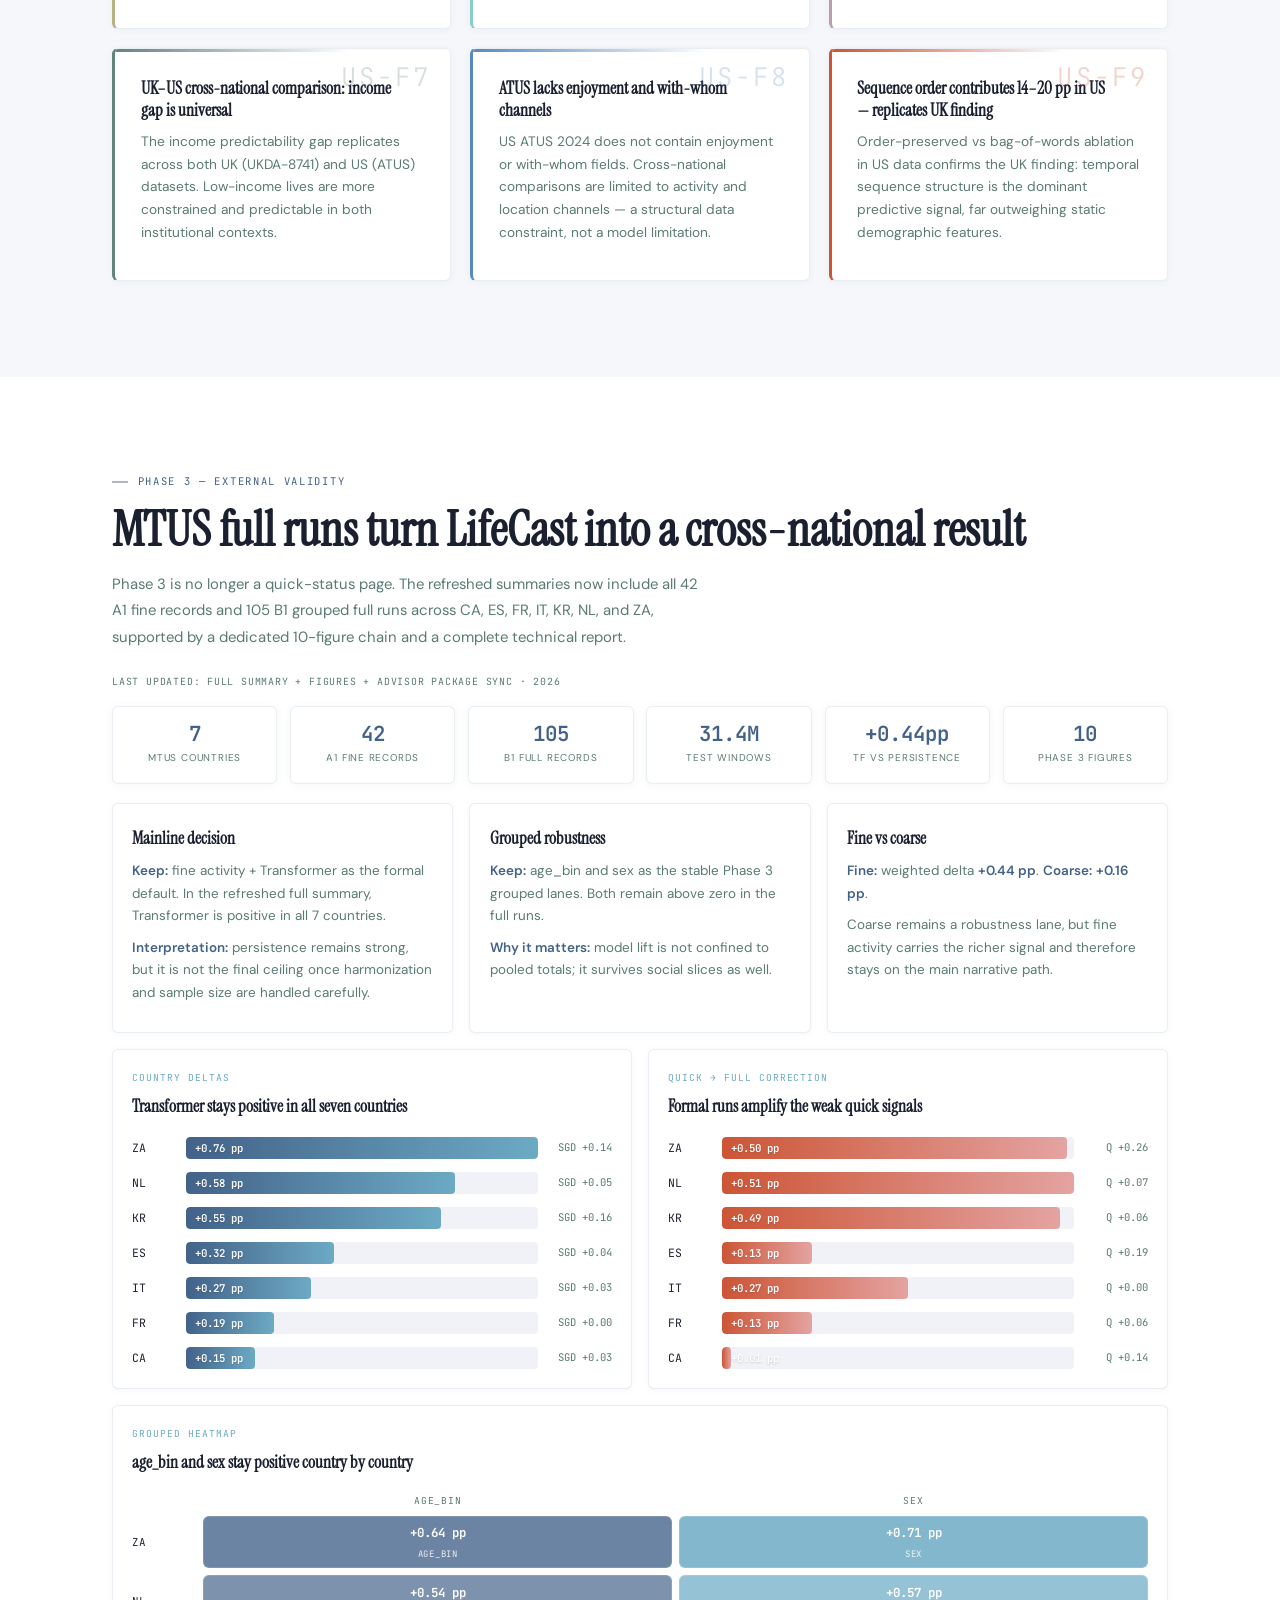
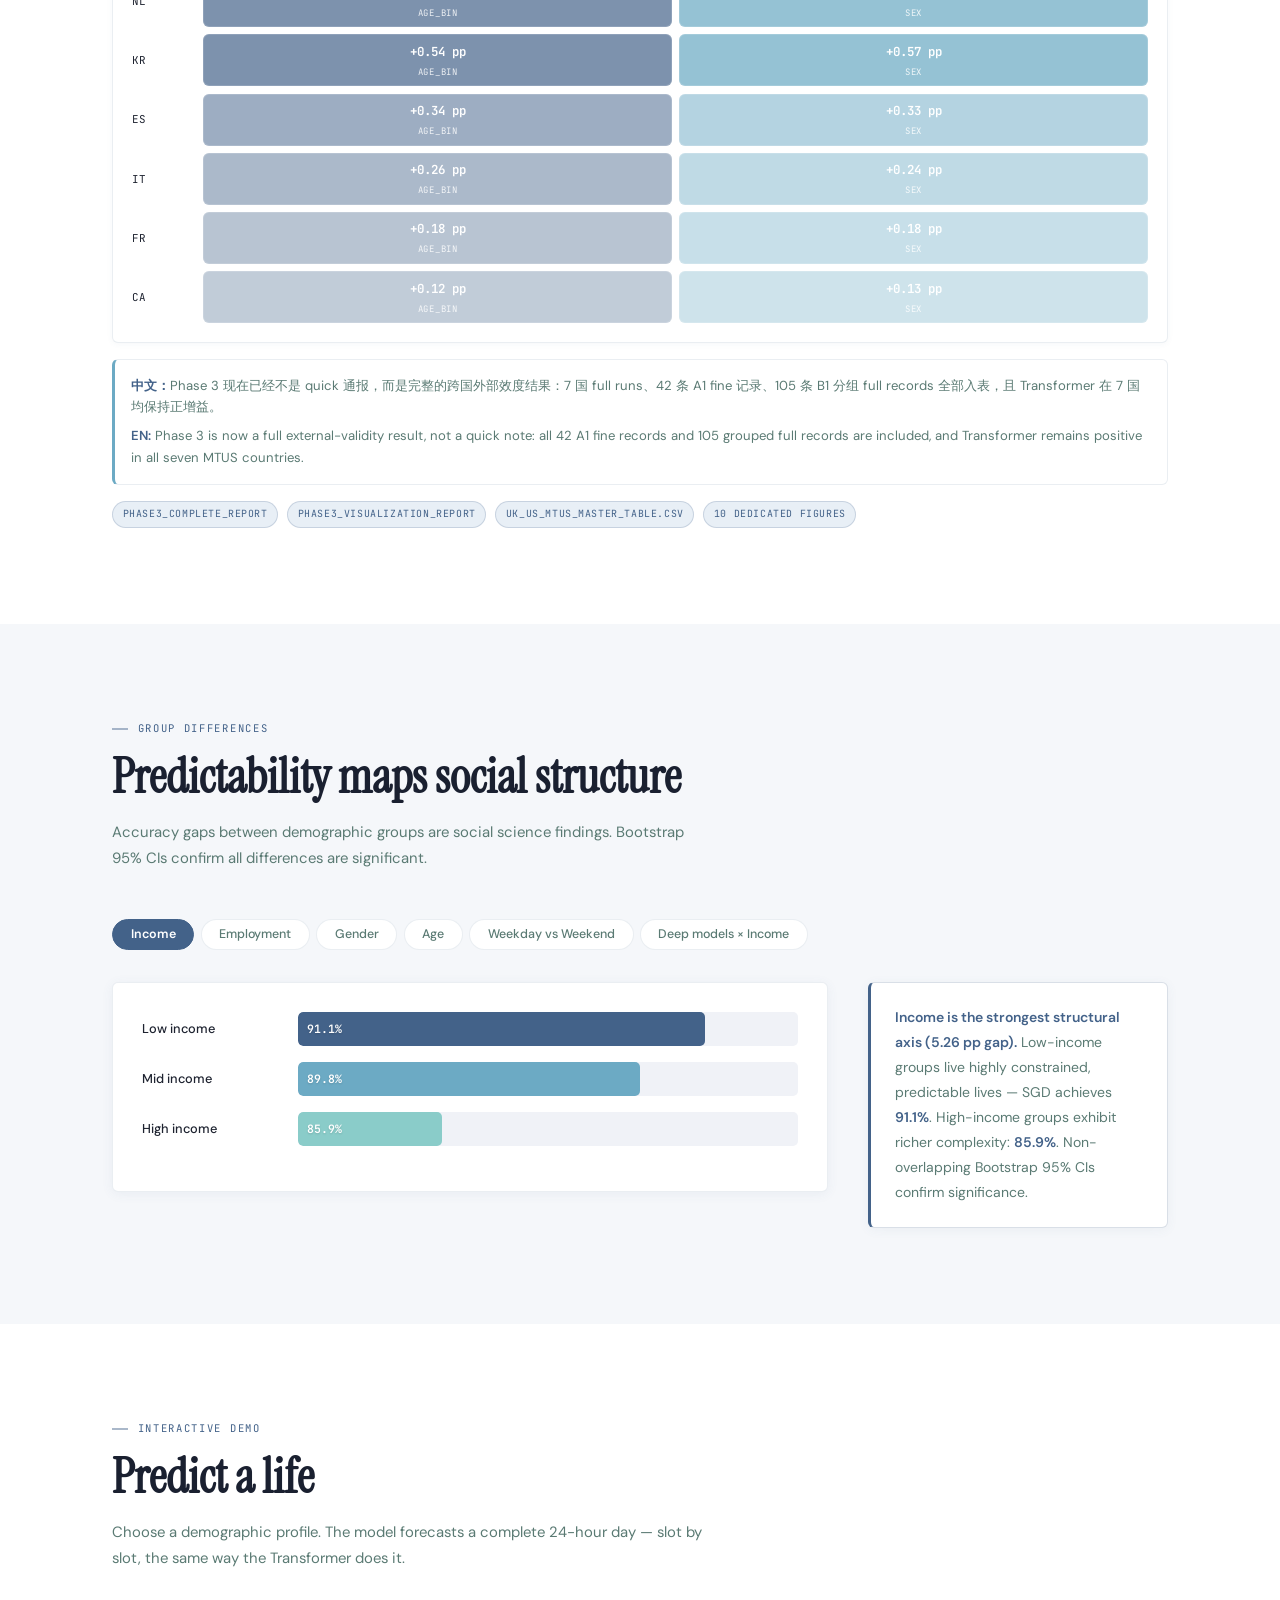
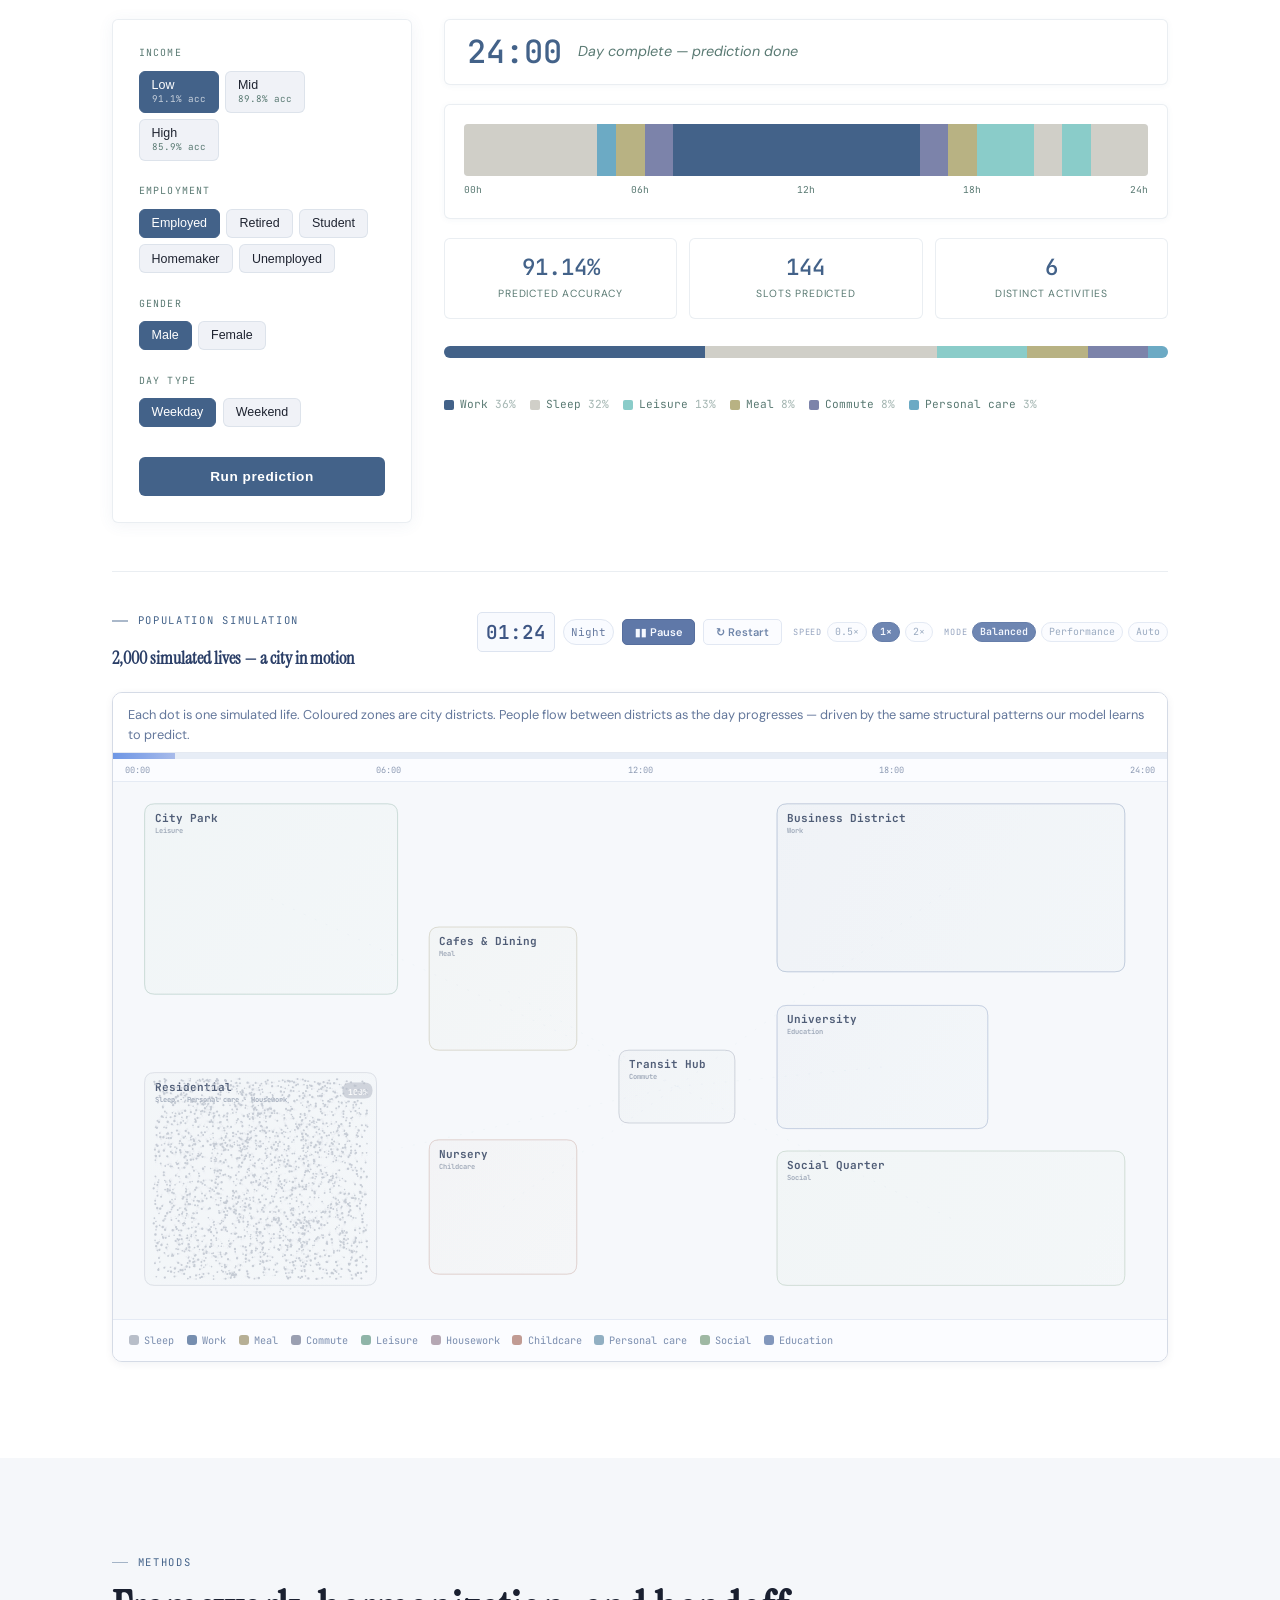
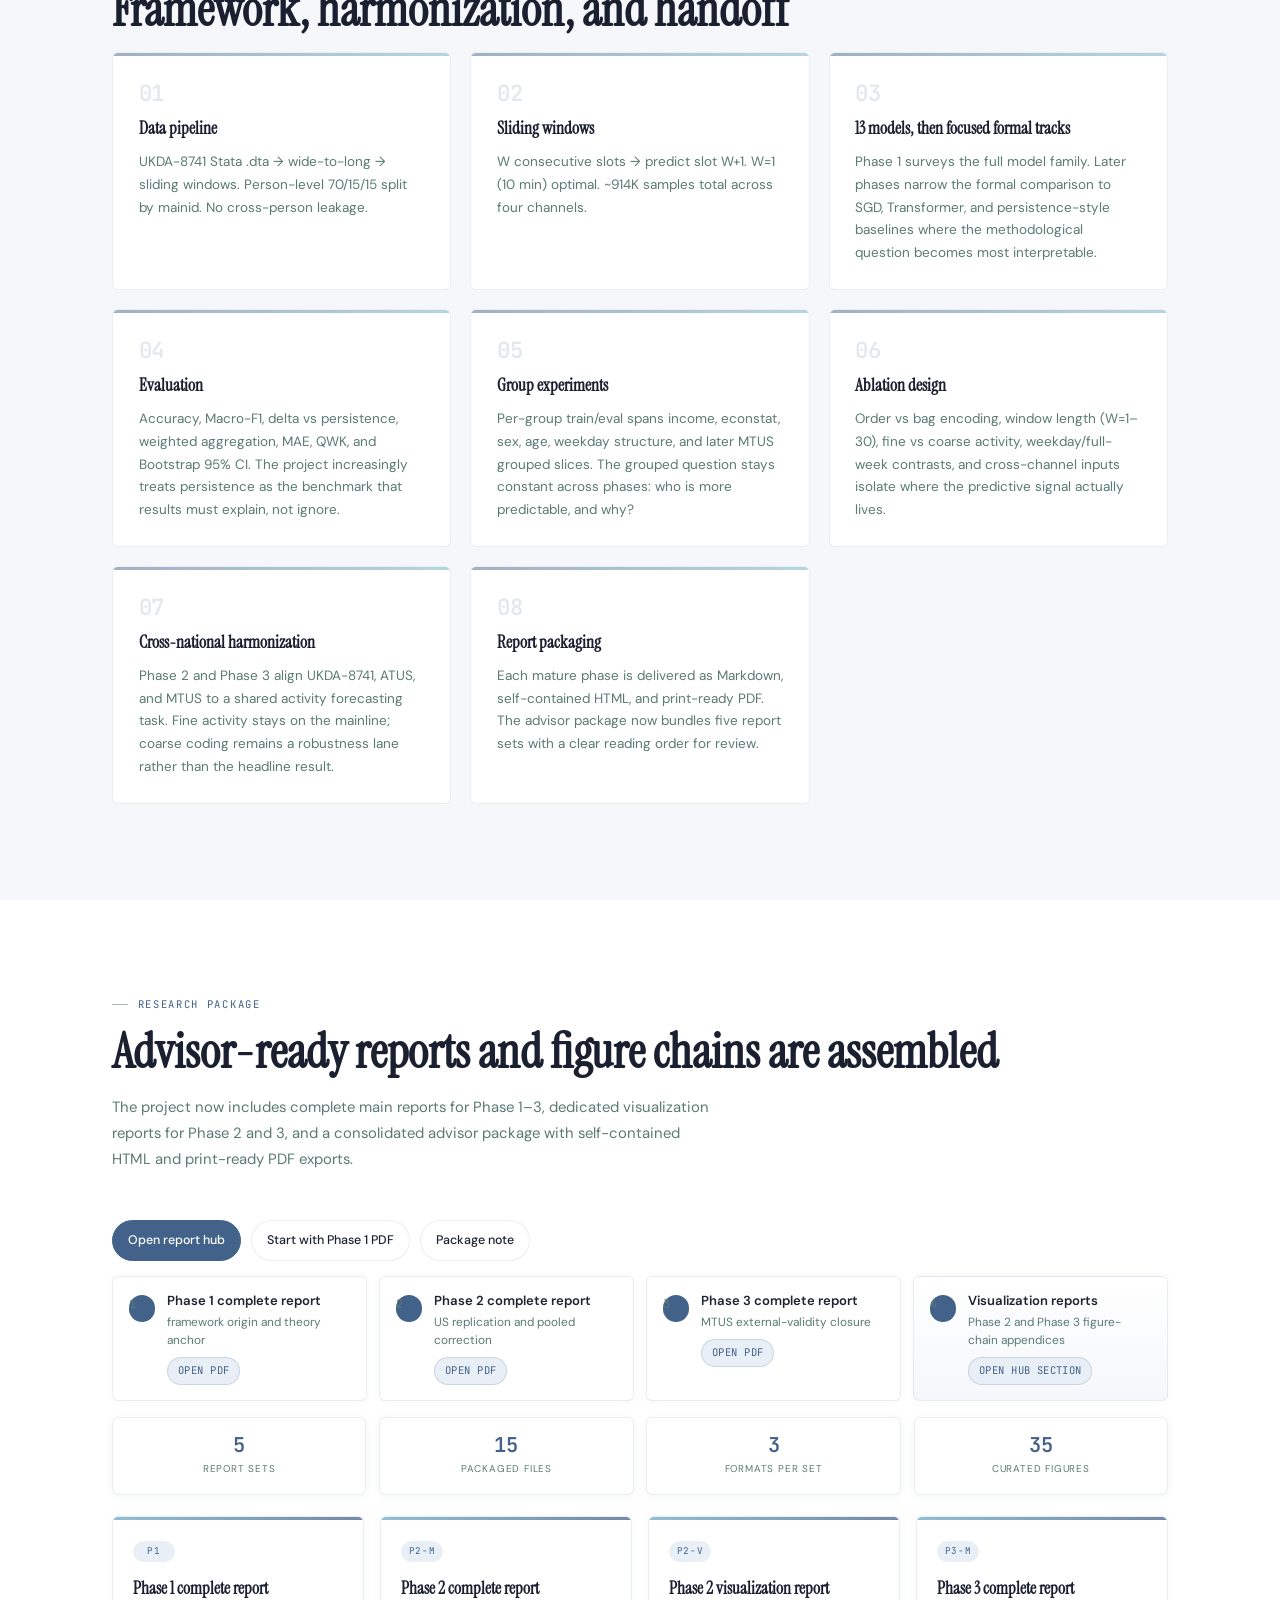
==== commit 418bea52: "Ship full project site and reports hub Update the site to reflect the completed three-phase LifeCast" ====
--- a/index.html
+++ b/index.html
@@ -4,10 +4,11 @@
   <meta charset="UTF-8" />
   <meta name="viewport" content="width=device-width, initial-scale=1.0" />
   <title>LifeCast — Multichannel Daily Life Prediction</title>
-  <meta name="description" content="A multichannel ML framework for daily life prediction. 914K time-use windows, 13 models, 91–98.6% accuracy. The income gap in predictability is a social science finding." />
+  <meta name="description" content="LifeCast is a three-phase research program on daily life predictability: UK framework, US replication, and MTUS 7-country external validity, now packaged with advisor-ready reports and 35 figures." />
   <meta name="author" content="LifeCast Research" />
+  <meta name="keywords" content="LifeCast, time-use survey, UKDA-8741, ATUS, MTUS, daily life prediction, predictability, social stratification, transformer, external validity" />
   <meta property="og:title" content="LifeCast — Predictability as a Social Fact" />
-  <meta property="og:description" content="We train 13 models on 914K daily life windows. The accuracy gap between income groups quantifies structural constraint." />
+  <meta property="og:description" content="LifeCast now spans Phase 1–3: UK framework, US replication, and MTUS 7-country full validation. Transformer remains above persistence in all 7 MTUS countries." />
   <meta property="og:type" content="website" />
   <meta property="og:url" content="https://lifecast.pages.dev/" />
   <meta property="og:image" content="https://lifecast.pages.dev/social-card.png" />
@@ -15,7 +16,7 @@
   <meta property="og:image:height" content="630" />
   <meta name="twitter:card" content="summary_large_image" />
   <meta name="twitter:title" content="LifeCast — Multichannel Daily Life Prediction" />
-  <meta name="twitter:description" content="914K windows, 13 models, 91–98.6% accuracy. Predictability as a social fact." />
+  <meta name="twitter:description" content="Three-phase daily life prediction program: UK, US, and MTUS 7-country validation. 35 figures, 5 report sets, and full Phase 3 results now complete." />
   <meta name="twitter:image" content="https://lifecast.pages.dev/social-card.png" />
   <link rel="canonical" href="https://lifecast.pages.dev/" />
   <meta name="theme-color" content="#436289" />
@@ -23,6 +24,28 @@
   <link rel="preconnect" href="https://fonts.googleapis.com" />
   <link rel="preconnect" href="https://fonts.gstatic.com" crossorigin />
   <link href="https://fonts.googleapis.com/css2?family=Instrument+Serif:ital@0;1&family=JetBrains+Mono:wght@300;400;500&family=DM+Sans:ital,opsz,wght@0,9..40,300;0,9..40,400;0,9..40,500;0,9..40,600;1,9..40,400&display=swap" rel="stylesheet" />
+  <script type="application/ld+json">
+  {
+    "@context": "https://schema.org",
+    "@type": "ResearchProject",
+    "name": "LifeCast",
+    "url": "https://lifecast.pages.dev/",
+    "description": "A three-phase research program on daily life predictability spanning UKDA-8741, ATUS, and MTUS seven-country validation.",
+    "keywords": [
+      "time-use surveys",
+      "daily life prediction",
+      "social stratification",
+      "external validity",
+      "transformer"
+    ],
+    "identifier": [
+      "UKDA-8741",
+      "ATUS 2024",
+      "MTUS"
+    ],
+    "image": "https://lifecast.pages.dev/social-card.png"
+  }
+  </script>
   <link rel="stylesheet" href="style.css" />
 </head>
 <body>
@@ -37,16 +60,17 @@
     </button>
     <ul class="nav-links" id="nav-links">
       <li><a href="#abstract">Abstract</a></li>
+      <li><a href="#program">Program</a></li>
       <li><a href="#findings">Findings</a></li>
       <li><a href="#results">Results</a></li>
-      <li><a href="#heatmap">Patterns</a></li>
       <li><a href="#inertia">Inertia</a></li>
       <li><a href="#phase2">Phase 2</a></li>
+      <li><a href="#phase3">Phase 3</a></li>
       <li><a href="#ukus">UK vs US</a></li>
       <li><a href="#groups">Groups</a></li>
       <li><a href="#demo">Demo</a></li>
       <li><a href="#methods">Methods</a></li>
-      <li><a href="#references">Refs</a></li>
+      <li><a href="#reports">Reports</a></li>
     </ul>
   </div>
 </nav>
@@ -54,26 +78,26 @@
 <section class="hero" id="hero">
   <canvas id="grid-canvas"></canvas>
   <div class="hero-content">
-    <div class="hero-badge">Research &middot; 2026 &middot; UKDA-8741 &middot; Phase 2 Complete</div>
+    <div class="hero-badge">Research · 2026 · UKDA-8741 + ATUS + MTUS · 3 Phases Complete</div>
     <h1 class="hero-title">Predictability as a <em>Social Fact</em></h1>
-    <p class="hero-sub">A Multichannel Framework for Daily Life Forecasting</p>
-    <p class="hero-desc">We train predictive models across four channels of daily life on 914,000 time-use windows from the UK. The accuracy gap between demographic groups quantifies structural constraint.</p>
+    <p class="hero-sub">A three-phase research program on daily life predictability</p>
+    <p class="hero-desc">From UK framework construction to US replication and MTUS 7-country external validity, LifeCast now presents the full project arc: theory, robustness, and advisor-ready reporting.</p>
     <div class="hero-meta">
       <div class="hm"><span class="hm-v">914K</span><span class="hm-k">windows</span></div>
       <div class="hm-sep"></div>
       <div class="hm"><span class="hm-v">300+</span><span class="hm-k">experiments</span></div>
       <div class="hm-sep"></div>
-      <div class="hm"><span class="hm-v">13</span><span class="hm-k">models</span></div>
+      <div class="hm"><span class="hm-v">35</span><span class="hm-k">figures</span></div>
       <div class="hm-sep"></div>
-      <div class="hm"><span class="hm-v">4</span><span class="hm-k">channels</span></div>
+      <div class="hm"><span class="hm-v">9</span><span class="hm-k">national settings</span></div>
       <div class="hm-sep"></div>
-      <div class="hm"><span class="hm-v">2</span><span class="hm-k">countries</span></div>
+      <div class="hm"><span class="hm-v">31M</span><span class="hm-k">test windows</span></div>
       <div class="hm-sep"></div>
-      <div class="hm"><span class="hm-v">18</span><span class="hm-k">US findings</span></div>
+      <div class="hm"><span class="hm-v">5</span><span class="hm-k">report sets</span></div>
     </div>
     <div class="hero-cta">
       <a href="#abstract" class="btn-primary">Read abstract</a>
-      <a href="#demo" class="btn-ghost">Try demo</a>
+      <a href="#reports" class="btn-ghost">Open reports</a>
     </div>
     <div class="hero-dna" id="hero-dna">
       <div class="hero-dna-label" id="hero-dna-label">Employed · Low income · Weekday</div>
@@ -89,10 +113,10 @@
   <div class="container">
     <div class="abs-stat-row reveal">
       <div class="abs-stat"><span class="abs-stat-v">914K</span><span class="abs-stat-k">training windows</span></div>
-      <div class="abs-stat"><span class="abs-stat-v">91–98.6%</span><span class="abs-stat-k">test accuracy range</span></div>
-      <div class="abs-stat"><span class="abs-stat-v">5.26 pp</span><span class="abs-stat-k">income accuracy gap</span></div>
-      <div class="abs-stat"><span class="abs-stat-v">14–20 pp</span><span class="abs-stat-k">sequence order effect</span></div>
-      <div class="abs-stat"><span class="abs-stat-v">300+</span><span class="abs-stat-k">bootstrap experiments</span></div>
+      <div class="abs-stat"><span class="abs-stat-v">5.26 pp</span><span class="abs-stat-k">UK income gap</span></div>
+      <div class="abs-stat"><span class="abs-stat-v">+0.2–0.5 pp</span><span class="abs-stat-k">US pooled delta</span></div>
+      <div class="abs-stat"><span class="abs-stat-v">+0.44 pp</span><span class="abs-stat-k">MTUS TF delta</span></div>
+      <div class="abs-stat"><span class="abs-stat-v">35</span><span class="abs-stat-k">curated figures</span></div>
     </div>
     <div class="two-col">
       <div class="col-left">
@@ -100,13 +124,26 @@
         <h2 class="sec-title">Can ML quantify social structure?</h2>
       </div>
       <div class="col-right">
-        <p class="abs-text">We present a multichannel daily life prediction framework trained on the UK Time Use Survey (UKDA-8741), comprising 6,896 diary-days across four channels: <em>Activity</em> (37 categories), <em>Enjoyment</em> (7 levels), <em>Location</em> (3 categories), and <em>With Whom</em> (7 categories). Each diary day is divided into 144 ten-minute slots, yielding ~914,000 sliding-window samples.</p>
-        <p class="abs-text">Using 13 models from Majority Vote to Transformer Encoder, we achieve 91.0–98.6% test accuracy. The <strong>accuracy gap between demographic groups</strong>—up to 5.26 pp by income—is a social science finding: predictability measures structural constraint. Temporal sequence order contributes 14–20 pp; static demographics contribute ≈0.</p>
-        <p class="abs-text">Deep models (LSTM, GRU, Transformer) provide <strong>+3.16 pp</strong> for high-income groups only—revealing behavioural complexity invisible to linear models. All group differences are confirmed by Bootstrap 95% CIs across 300+ experiments.</p>
+        <p class="abs-text">LifeCast begins as a multichannel daily life prediction framework trained on the UK Time Use Survey (UKDA-8741), covering 6,896 diary-days and four channels: <em>Activity</em>, <em>Enjoyment</em>, <em>Location</em>, and <em>With Whom</em>. Phase 1 establishes the theoretical core: predictability is not just a machine-learning score, but a way to quantify social constraint.</p>
+        <p class="abs-text">Phase 2 carries the design into the US ATUS ecosystem, where the main question shifts from “can the framework travel?” to “what happens once persistence is treated seriously?” The answer is more mature than a simple win/loss story: quick runs can sit below persistence, but pooled 2003–2024 data recovers stable positive deltas once sample size is large enough.</p>
+        <p class="abs-text">Phase 3 closes the loop through MTUS external-validity testing across seven countries. In the refreshed full summary, Transformer remains positive in <strong>7/7 countries</strong> with a weighted <strong>+0.44 pp</strong> gain over persistence, while fine activity remains more informative than coarse coding. The site now reflects that full project arc rather than a Phase 1 snapshot.</p>
         <div class="abs-tags">
-          <span class="tag">Time-use surveys</span><span class="tag">Sequence prediction</span><span class="tag">Social stratification</span><span class="tag">Transformer</span><span class="tag">UKDA-8741</span>
-        </div>
-      </div>
+          <span class="tag">UKDA-8741</span><span class="tag">ATUS</span><span class="tag">MTUS</span><span class="tag">External validity</span><span class="tag">Transformer</span>
+        </div>
+      </div>
+    </div>
+  </div>
+</section>
+
+<section class="section section-tinted" id="program">
+  <div class="container">
+    <div class="sec-label">Research Program</div>
+    <h2 class="sec-title">Three phases, one cumulative argument</h2>
+    <p class="sec-sub">The site now follows the full arc of the project: framework construction in the UK, replication in the US, and external-validity testing across seven MTUS countries. What used to read like a Phase 1 showcase now reads like a completed research program.</p>
+    <div class="program-stats reveal" id="program-stats"></div>
+    <div class="program-grid" id="program-grid"></div>
+    <div class="program-note reveal">
+      <strong>Why this matters.</strong> The project is no longer just a promising framework; it is now a multi-phase evidence stack with figure chains, reporting logic, and advisor-ready handoff materials.
     </div>
   </div>
 </section>
@@ -121,7 +158,7 @@
       <div class="finding-card reveal" style="--fc-accent:#568bc1"><div class="fc-num">F3</div><div class="fc-icon">🧠</div><h3>Deep models expose high-income complexity</h3><p>Transformer outperforms SGD by <strong>+3.16 pp</strong> for high-income only. Low-income lift <strong>&lt;0.03 pp</strong>.</p><div class="fc-tag">Deep models — B-class</div></div>
       <div class="finding-card reveal" style="--fc-accent:#b0a060"><div class="fc-num">F4</div><div class="fc-icon">⏰</div><h3>Transition moments: universal blind spots</h3><p>Error peaks at <strong>16% at 08:00</strong> and <strong>14% at 18:00</strong>&mdash;exactly at work and domestic transitions. Night hours: <strong>&lt;1%</strong> error.</p><div class="fc-tag">Error analysis — hourly</div></div>
       <div class="finding-card reveal" style="--fc-accent:#60a898"><div class="fc-num">F5</div><div class="fc-icon">🔢</div><h3>Sequence order dominates all features</h3><p>Order-preserved vs bag-of-words: <strong>14&ndash;20 pp gap</strong>. Removing order collapses performance more than removing all static demographics combined.</p><div class="fc-tag">E6 — Ablation</div></div>
-      <div class="finding-card reveal" style="--fc-accent:#78b888"><div class="fc-num">F6</div><div class="fc-icon">🌐</div><h3>Channels are self-contained worlds</h3><p>Cross-channel prediction performs <strong>up to 71 pp worse</strong> than self-regression. Enjoyment is least predictable from behaviour.</p><div class="fc-tag">E2 — Cross-channel</div></div>
+      <div class="finding-card reveal" style="--fc-accent:#78b888"><div class="fc-num">F6</div><div class="fc-icon">🌍</div><h3>External validity survives heterogeneity</h3><p>In MTUS full runs, Transformer stays above persistence in <strong>7/7 countries</strong> with a weighted <strong>+0.44 pp</strong> gain. Fine activity carries more signal than coarse coding.</p><div class="fc-tag">Phase 3 — External validity</div></div>
     </div>
   </div>
 </section>
@@ -267,7 +304,7 @@
   <div class="container">
     <div class="sec-label">Phase 2 &mdash; Complete</div>
     <h2 class="sec-title">US expansion: all experiments complete</h2>
-    <p class="sec-sub">Phase 2 report finalized: 389 lines, 11 chapters, 18 key findings, 127 data table rows. Covers ATUS 2024 and pooled 2003&ndash;2024 cross-year analysis. Report is advisor-ready.</p>
+    <p class="sec-sub">Phase 2 report finalized: 389 lines, 11 chapters, 18 key findings, 127 data table rows, and an 8-figure visualization appendix. It covers ATUS 2024 and pooled 2003&ndash;2024 cross-year analysis and is now fully advisor-ready.</p>
     <div class="p2-grid">
       <div class="p2-card reveal">
         <div class="p2-top"><span class="p2-pill ok">Completed</span><span class="p2-code">WP1</span></div>
@@ -295,9 +332,9 @@
         <p>Weekday-only sampling loses only <strong>0.8 pp</strong> vs full-week. Model generalises robustly &mdash; structural patterns dominate over day-type variation.</p>
       </div>
       <div class="p2-card reveal">
-        <div class="p2-top"><span class="p2-pill next">Next</span><span class="p2-code">WP4+</span></div>
+        <div class="p2-top"><span class="p2-pill ok">Completed</span><span class="p2-code">WP4+</span></div>
         <h3>Cross-national feasibility</h3>
-        <p>MTUS onboarding and country comparability diagnostics are the next execution frontier.</p>
+        <p>MTUS onboarding and country comparability diagnostics were completed here, then carried forward into the full 7-country validation delivered in Phase 3.</p>
       </div>
       <div class="p2-card reveal">
         <div class="p2-top"><span class="p2-pill ok">Completed</span><span class="p2-code">A1-full</span></div>
@@ -326,6 +363,73 @@
       <h3 class="subsec-title" style="margin-bottom:1.5rem">What the US data confirms &mdash; and what replicates across UK &amp; US</h3>
     </div>
     <div class="findings-grid" id="p2-findings"></div>
+  </div>
+</section>
+
+<section class="section" id="phase3">
+  <div class="container">
+    <div class="sec-label">Phase 3 &mdash; External Validity</div>
+    <h2 class="sec-title">MTUS full runs turn LifeCast into a cross-national result</h2>
+    <p class="sec-sub">Phase 3 is no longer a quick-status page. The refreshed summaries now include all 42 A1 fine records and 105 B1 grouped full runs across CA, ES, FR, IT, KR, NL, and ZA, supported by a dedicated 10-figure chain and a complete technical report.</p>
+    <div class="p3-update-stamp">Last updated: full summary + figures + advisor package sync · 2026</div>
+
+    <div class="p3-kpis reveal">
+      <div class="p3-kpi"><span class="p3-v">7</span><span class="p3-k">MTUS countries</span></div>
+      <div class="p3-kpi"><span class="p3-v">42</span><span class="p3-k">A1 fine records</span></div>
+      <div class="p3-kpi"><span class="p3-v">105</span><span class="p3-k">B1 full records</span></div>
+      <div class="p3-kpi"><span class="p3-v">31.4M</span><span class="p3-k">test windows</span></div>
+      <div class="p3-kpi"><span class="p3-v">+0.44pp</span><span class="p3-k">TF vs persistence</span></div>
+      <div class="p3-kpi"><span class="p3-v">10</span><span class="p3-k">Phase 3 figures</span></div>
+    </div>
+
+    <div class="p3-grid">
+      <div class="p3-card reveal">
+        <h3>Mainline decision</h3>
+        <p><strong>Keep:</strong> fine activity + Transformer as the formal default. In the refreshed full summary, Transformer is positive in all 7 countries.</p>
+        <p><strong>Interpretation:</strong> persistence remains strong, but it is not the final ceiling once harmonization and sample size are handled carefully.</p>
+      </div>
+      <div class="p3-card reveal">
+        <h3>Grouped robustness</h3>
+        <p><strong>Keep:</strong> age_bin and sex as the stable Phase 3 grouped lanes. Both remain above zero in the full runs.</p>
+        <p><strong>Why it matters:</strong> model lift is not confined to pooled totals; it survives social slices as well.</p>
+      </div>
+      <div class="p3-card reveal">
+        <h3>Fine vs coarse</h3>
+        <p><strong>Fine:</strong> weighted delta <strong>+0.44 pp</strong>. <strong>Coarse:</strong> <strong>+0.16 pp</strong>.</p>
+        <p>Coarse remains a robustness lane, but fine activity carries the richer signal and therefore stays on the main narrative path.</p>
+      </div>
+    </div>
+
+    <div class="p3-panels">
+      <div class="p3-panel reveal">
+        <div class="p3-panel-kicker">Country deltas</div>
+        <h3>Transformer stays positive in all seven countries</h3>
+        <div class="p3-bar-list" id="phase3-country-bars" aria-label="Phase 3 Transformer country deltas"></div>
+      </div>
+      <div class="p3-panel reveal">
+        <div class="p3-panel-kicker">Quick &rarr; full correction</div>
+        <h3>Formal runs amplify the weak quick signals</h3>
+        <div class="p3-bar-list" id="phase3-uplift-bars" aria-label="Phase 3 quick to full uplift chart"></div>
+      </div>
+    </div>
+
+    <div class="p3-panel p3-panel-full reveal">
+      <div class="p3-panel-kicker">Grouped heatmap</div>
+      <h3>age_bin and sex stay positive country by country</h3>
+      <div class="p3-heatmap" id="phase3-heatmap" aria-label="Phase 3 grouped delta heatmap"></div>
+    </div>
+
+    <div class="p3-bilingual reveal">
+      <p><strong>中文：</strong>Phase 3 现在已经不是 quick 通报，而是完整的跨国外部效度结果：7 国 full runs、42 条 A1 fine 记录、105 条 B1 分组 full records 全部入表，且 Transformer 在 7 国均保持正增益。</p>
+      <p><strong>EN:</strong> Phase 3 is now a full external-validity result, not a quick note: all 42 A1 fine records and 105 grouped full records are included, and Transformer remains positive in all seven MTUS countries.</p>
+    </div>
+
+    <div class="p3-links reveal">
+      <span class="p3-chip">PHASE3_COMPLETE_REPORT</span>
+      <span class="p3-chip">PHASE3_VISUALIZATION_REPORT</span>
+      <span class="p3-chip">uk_us_mtus_master_table.csv</span>
+      <span class="p3-chip">10 dedicated figures</span>
+    </div>
   </div>
 </section>
 
@@ -447,14 +551,64 @@
 <section class="section section-tinted" id="methods">
   <div class="container">
     <div class="sec-label">Methods</div>
-    <h2 class="sec-title">Framework design</h2>
+    <h2 class="sec-title">Framework, harmonization, and handoff</h2>
     <div class="methods-grid">
       <div class="ms reveal"><div class="ms-n">01</div><h3>Data pipeline</h3><p>UKDA-8741 Stata .dta &rarr; wide-to-long &rarr; sliding windows. Person-level 70/15/15 split by mainid. No cross-person leakage.</p></div>
       <div class="ms reveal"><div class="ms-n">02</div><h3>Sliding windows</h3><p>W consecutive slots &rarr; predict slot W+1. W=1 (10 min) optimal. ~914K samples total across four channels.</p></div>
-      <div class="ms reveal"><div class="ms-n">03</div><h3>13 models</h3><p>Majority, Naive Bayes, Markov (N-gram), Logistic, Ridge, SGD, Random Forest, GBDT, XGBoost, LightGBM, LSTM, GRU, Transformer Encoder.</p></div>
-      <div class="ms reveal"><div class="ms-n">04</div><h3>Evaluation</h3><p>Accuracy, Macro-F1, MAE, QWK, Within-one. Bootstrap 95% CI (n=1000 resamples). Brier Score 0.0849, LCS 0.9921.</p></div>
-      <div class="ms reveal"><div class="ms-n">05</div><h3>Group experiments</h3><p>Per-group train/eval for income, econstat, sex, age, region, survey period. 198 B-class experiments. Controlled for group size.</p></div>
-      <div class="ms reveal"><div class="ms-n">06</div><h3>Ablation design</h3><p>Order vs bag encoding, window length (W=1&ndash;30), static features individually, cross-channel inputs. Each factor isolated independently.</p></div>
+      <div class="ms reveal"><div class="ms-n">03</div><h3>13 models, then focused formal tracks</h3><p>Phase 1 surveys the full model family. Later phases narrow the formal comparison to SGD, Transformer, and persistence-style baselines where the methodological question becomes most interpretable.</p></div>
+      <div class="ms reveal"><div class="ms-n">04</div><h3>Evaluation</h3><p>Accuracy, Macro-F1, delta vs persistence, weighted aggregation, MAE, QWK, and Bootstrap 95% CI. The project increasingly treats persistence as the benchmark that results must explain, not ignore.</p></div>
+      <div class="ms reveal"><div class="ms-n">05</div><h3>Group experiments</h3><p>Per-group train/eval spans income, econstat, sex, age, weekday structure, and later MTUS grouped slices. The grouped question stays constant across phases: who is more predictable, and why?</p></div>
+      <div class="ms reveal"><div class="ms-n">06</div><h3>Ablation design</h3><p>Order vs bag encoding, window length (W=1&ndash;30), fine vs coarse activity, weekday/full-week contrasts, and cross-channel inputs isolate where the predictive signal actually lives.</p></div>
+      <div class="ms reveal"><div class="ms-n">07</div><h3>Cross-national harmonization</h3><p>Phase 2 and Phase 3 align UKDA-8741, ATUS, and MTUS to a shared activity forecasting task. Fine activity stays on the mainline; coarse coding remains a robustness lane rather than the headline result.</p></div>
+      <div class="ms reveal"><div class="ms-n">08</div><h3>Report packaging</h3><p>Each mature phase is delivered as Markdown, self-contained HTML, and print-ready PDF. The advisor package now bundles five report sets with a clear reading order for review.</p></div>
+    </div>
+  </div>
+</section>
+
+<section class="section" id="reports">
+  <div class="container">
+    <div class="sec-label">Research Package</div>
+    <h2 class="sec-title">Advisor-ready reports and figure chains are assembled</h2>
+    <p class="sec-sub">The project now includes complete main reports for Phase 1&ndash;3, dedicated visualization reports for Phase 2 and 3, and a consolidated advisor package with self-contained HTML and print-ready PDF exports.</p>
+    <div class="report-toolbar reveal" id="reports-toolbar"></div>
+    <div class="report-path reveal" aria-label="Recommended reading order">
+      <div class="report-path-step">
+        <span class="report-path-n">1</span>
+        <div>
+          <strong>Phase 1 complete report</strong>
+          <span>framework origin and theory anchor</span>
+          <div class="report-path-links"><a href="reports/advisor-package/PHASE1_COMPLETE_REPORT.pdf" target="_blank" rel="noopener noreferrer">Open PDF</a></div>
+        </div>
+      </div>
+      <div class="report-path-step">
+        <span class="report-path-n">2</span>
+        <div>
+          <strong>Phase 2 complete report</strong>
+          <span>US replication and pooled correction</span>
+          <div class="report-path-links"><a href="reports/advisor-package/PHASE2_COMPLETE_REPORT.pdf" target="_blank" rel="noopener noreferrer">Open PDF</a></div>
+        </div>
+      </div>
+      <div class="report-path-step">
+        <span class="report-path-n">3</span>
+        <div>
+          <strong>Phase 3 complete report</strong>
+          <span>MTUS external-validity closure</span>
+          <div class="report-path-links"><a href="reports/advisor-package/PHASE3_COMPLETE_REPORT.pdf" target="_blank" rel="noopener noreferrer">Open PDF</a></div>
+        </div>
+      </div>
+      <div class="report-path-step report-path-step--sub">
+        <span class="report-path-n">4</span>
+        <div>
+          <strong>Visualization reports</strong>
+          <span>Phase 2 and Phase 3 figure-chain appendices</span>
+          <div class="report-path-links"><a href="reports/index.html#visualization-reports" target="_blank" rel="noopener noreferrer">Open hub section</a></div>
+        </div>
+      </div>
+    </div>
+    <div class="report-stats reveal" id="reports-stats"></div>
+    <div class="report-grid" id="reports-grid"></div>
+    <div class="report-note reveal">
+      <strong>Packaging status.</strong> Markdown remains the editable source, HTML provides offline review, and PDF gives a stable supervisor-facing handoff.
     </div>
   </div>
 </section>
@@ -502,10 +656,10 @@
     <div class="footer-inner">
       <span class="footer-logo"><span class="logo-mark">LC</span> LifeCast</span>
       <div>
-        <span class="footer-info">Phase 1 complete &mdash; Phase 2 core experiments complete &mdash; UKDA-8741 + ATUS 2024</span><br>
-        <span class="footer-info">Cross-national expansion: next frontier &mdash; <span id="footer-year">2026</span></span>
-      </div>
-      <span class="footer-accent">914K windows &middot; 300+ experiments</span>
+        <span class="footer-info">Phase 1 · Phase 2 · Phase 3 complete &mdash; UK + US + MTUS 7-country evidence stack</span><br>
+        <span class="footer-info">35 figures · 5 report sets · formal default = fine activity + transformer · <span id="footer-year">2026</span></span>
+      </div>
+      <span class="footer-accent">35 figures &middot; 15 packaged files</span>
     </div>
   </div>
 </footer>
--- a/style.css
+++ b/style.css
@@ -12,6 +12,7 @@
 }
 html { scroll-behavior: smooth; }
 body { background: var(--bg); color: var(--text); font-family: var(--sans); font-size: 15px; line-height: 1.7; overflow-x: hidden; }
+body.nav-open { overflow: hidden; }
 a { color: inherit; text-decoration: none; }
 strong { color: var(--acc); font-weight: 600; }
 ::selection { background: rgba(67,98,137,0.18); color: var(--text); }
@@ -24,15 +25,15 @@
 .nav-logo { display: flex; align-items: center; gap: 0.6rem; }
 .logo-mark { background: var(--acc); color: #fff; font-family: var(--mono); font-size: 0.7rem; font-weight: 500; padding: 0.18rem 0.42rem; border-radius: 3px; }
 .logo-text { font-family: var(--mono); font-size: 0.85rem; color: var(--text); letter-spacing: 0.04em; }
-.nav-links { list-style: none; display: flex; gap: 1.8rem; }
+.nav-links { list-style: none; display: flex; gap: 1.35rem; }
 .nav-toggle { display: none; align-items: center; justify-content: center; gap: 3px; flex-direction: column; width: 36px; height: 36px; border-radius: 6px; border: 1px solid var(--border); background: var(--surf); cursor: pointer; }
 .nav-toggle span { width: 15px; height: 1.5px; background: var(--text); border-radius: 1px; display: block; }
-.nav-links a { font-size: 0.75rem; font-weight: 500; color: var(--muted); letter-spacing: 0.06em; text-transform: uppercase; transition: color 0.2s; }
+.nav-links a { font-size: 0.72rem; font-weight: 500; color: var(--muted); letter-spacing: 0.06em; text-transform: uppercase; transition: color 0.2s; }
 .nav-links a:hover { color: var(--text); }
 .nav-links a.active { color: var(--acc); }
 @media (max-width: 700px) {
   .nav-toggle { display: inline-flex; }
-  .nav-links { position: absolute; top: 56px; left: 0; right: 0; display: none; flex-direction: column; gap: 0; background: rgba(247,246,242,0.98); border-bottom: 1px solid var(--border); }
+  .nav-links { position: absolute; top: 56px; left: 0; right: 0; height: calc(100vh - 56px); display: none; flex-direction: column; gap: 0; background: var(--surf); border-bottom: 1px solid var(--border); box-shadow: 0 12px 36px rgba(67,98,137,0.12); overflow-y: auto; }
   .nav-links.open { display: flex; }
   .nav-links li { border-top: 1px solid var(--border); }
   .nav-links a { display: block; padding: 0.82rem 2rem; font-size: 0.72rem; }
@@ -45,11 +46,11 @@
 .hero-title em { color: var(--acc); font-style: italic; }
 .hero-sub { font-family: var(--mono); font-size: 0.84rem; color: var(--muted); letter-spacing: 0.04em; margin-bottom: 1.4rem; animation: fu 0.8s 0.15s ease both; }
 .hero-desc { font-size: 0.97rem; color: var(--muted); max-width: 560px; margin: 0 auto 2.5rem; animation: fu 0.8s 0.2s ease both; line-height: 1.75; }
-.hero-meta { display: inline-flex; align-items: center; background: rgba(255,255,255,0.85); backdrop-filter: blur(12px); border: 1px solid rgba(67,98,137,0.15); border-radius: 100px; overflow: hidden; margin-bottom: 2.5rem; animation: fu 0.8s 0.3s ease both; box-shadow: 0 4px 24px rgba(67,98,137,0.10); }
-.hm { display: flex; flex-direction: column; align-items: center; padding: 0.75rem 1.8rem; }
+.hero-meta { display: grid; grid-template-columns: repeat(3,minmax(0,1fr)); background: rgba(255,255,255,0.85); backdrop-filter: blur(12px); border: 1px solid rgba(67,98,137,0.15); border-radius: var(--r); overflow: hidden; margin-bottom: 2.5rem; animation: fu 0.8s 0.3s ease both; box-shadow: 0 4px 24px rgba(67,98,137,0.10); }
+.hm { display: flex; flex-direction: column; align-items: center; justify-content: center; padding: 0.9rem 1rem; min-width: 0; box-shadow: inset 0 0 0 1px var(--border); }
 .hm-v { font-family: var(--mono); font-size: 1.25rem; font-weight: 600; color: var(--acc); line-height: 1; }
-.hm-k { font-size: 0.6rem; color: var(--muted); letter-spacing: 0.08em; text-transform: uppercase; margin-top: 3px; }
-.hm-sep { width: 1px; height: 36px; background: var(--border); }
+.hm-k { font-size: 0.58rem; color: var(--muted); letter-spacing: 0.08em; text-transform: uppercase; margin-top: 3px; text-align: center; }
+.hm-sep { display: none; }
 .hero-cta { display: flex; gap: 0.8rem; justify-content: center; animation: fu 0.8s 0.4s ease both; }
 .hero-dna { margin-top: 2.5rem; max-width: 600px; margin-left: auto; margin-right: auto; animation: fu 0.8s 0.55s ease both; }
 .hero-dna-label { font-family: var(--mono); font-size: 0.62rem; letter-spacing: 0.1em; text-transform: uppercase; color: var(--muted); margin-bottom: 0.5rem; text-align: left; }
@@ -167,8 +168,7 @@
 @media (max-width: 560px) {
   .container { padding: 0 1rem; }
   .hero-content { padding: 4rem 1rem; }
-  .hero-meta { display: grid; grid-template-columns: repeat(3,1fr); border-radius: var(--r); overflow: hidden; }
-  .hm-sep { display: none; }
+  .hero-meta { grid-template-columns: repeat(2,1fr); }
   .hm { padding: 0.6rem 0.8rem; }
   .hm-v { font-size: 1rem; }
   .hero-dna { max-width: 100%; }
@@ -216,6 +216,60 @@
 .ms-n { font-family: var(--mono); font-size: 1.4rem; font-weight: 600; color: rgba(67,98,137,0.15); letter-spacing: -0.02em; margin-bottom: 0.6rem; display: block; line-height: 1; }
 .ms h3 { font-family: var(--serif); font-size: 1.08rem; color: #1a2030; margin-bottom: 0.5rem; }
 .ms p { font-size: 0.845rem; color: var(--muted); line-height: 1.68; }
+/* ===== PROGRAM ===== */
+.program-stats, .report-stats { display: grid; grid-template-columns: repeat(auto-fit,minmax(160px,1fr)); gap: 0.8rem; margin-bottom: 1.3rem; }
+.program-stat, .report-stat { background: var(--surf); border: 1px solid var(--border); border-radius: var(--r); padding: 1rem; text-align: center; box-shadow: 0 1px 8px rgba(67,98,137,0.06); }
+.program-stat-v, .report-stat-v { display: block; font-family: var(--mono); font-size: 1.28rem; font-weight: 600; color: var(--acc); line-height: 1.1; }
+.program-stat-k, .report-stat-k { display: block; margin-top: 0.28rem; font-size: 0.62rem; letter-spacing: 0.08em; text-transform: uppercase; color: var(--muted); }
+.program-grid { display: grid; grid-template-columns: repeat(auto-fit,minmax(280px,1fr)); gap: 1rem; }
+.program-card { background: var(--surf); border: 1px solid var(--border); border-radius: var(--r); padding: 1.35rem; box-shadow: 0 1px 8px rgba(67,98,137,0.05); position: relative; overflow: hidden; }
+.program-card::before { content: ''; position: absolute; inset: 0 auto auto 0; width: 100%; height: 3px; background: linear-gradient(90deg,var(--acc),var(--acc2)); opacity: 0.8; }
+.program-top { display: flex; align-items: center; justify-content: space-between; gap: 0.6rem; margin-bottom: 0.7rem; }
+.program-code { font-family: var(--mono); font-size: 0.62rem; letter-spacing: 0.1em; text-transform: uppercase; color: var(--acc); }
+.program-dataset { font-family: var(--mono); font-size: 0.6rem; color: var(--muted); text-transform: uppercase; letter-spacing: 0.07em; }
+.program-card h3 { font-family: var(--serif); font-size: 1.08rem; color: #1a2030; margin-bottom: 0.55rem; }
+.program-scope { font-family: var(--mono); font-size: 0.64rem; color: var(--acc2); letter-spacing: 0.05em; text-transform: uppercase; margin-bottom: 0.75rem; }
+.program-card p { font-size: 0.85rem; color: var(--muted); line-height: 1.7; margin-bottom: 0.8rem; }
+.program-output { font-size: 0.76rem; color: var(--text); background: var(--acc-light); border: 1px solid rgba(67,98,137,0.16); border-radius: 4px; padding: 0.55rem 0.7rem; }
+.program-note, .report-note { margin-top: 1.2rem; padding: 1rem 1.1rem; border: 1px solid var(--border); border-left: 3px solid var(--acc2); border-radius: var(--r); background: var(--surf); color: var(--muted); font-size: 0.86rem; line-height: 1.75; }
+
+/* ===== PHASE 3 ===== */
+.p3-kpis { display: grid; grid-template-columns: repeat(auto-fit,minmax(150px,1fr)); gap: 0.8rem; margin-bottom: 1.2rem; }
+.p3-kpi { background: var(--surf); border: 1px solid var(--border); border-radius: var(--r); padding: 1rem; text-align: center; box-shadow: 0 1px 8px rgba(67,98,137,0.06); }
+.p3-v { display: block; font-family: var(--mono); font-size: 1.3rem; color: var(--acc); font-weight: 600; line-height: 1.1; }
+.p3-k { display: block; margin-top: 0.25rem; font-size: 0.62rem; letter-spacing: 0.08em; text-transform: uppercase; color: var(--muted); }
+.p3-grid { display: grid; grid-template-columns: repeat(auto-fill,minmax(280px,1fr)); gap: 1rem; }
+.p3-card { background: var(--surf); border: 1px solid var(--border); border-radius: var(--r); padding: 1.2rem; box-shadow: 0 1px 6px rgba(67,98,137,0.05); }
+.p3-card h3 { font-family: var(--serif); font-size: 1.06rem; color: #1a2030; margin-bottom: 0.5rem; }
+.p3-card p { font-size: 0.84rem; color: var(--muted); line-height: 1.68; margin-bottom: 0.55rem; }
+.p3-panels { display: grid; grid-template-columns: repeat(2,minmax(0,1fr)); gap: 1rem; margin-top: 1rem; }
+.p3-panel { background: var(--surf); border: 1px solid var(--border); border-radius: var(--r); padding: 1.2rem; box-shadow: 0 1px 6px rgba(67,98,137,0.05); }
+.p3-panel-full { margin-top: 1rem; }
+.p3-panel-kicker { font-family: var(--mono); font-size: 0.6rem; letter-spacing: 0.1em; text-transform: uppercase; color: var(--acc2); margin-bottom: 0.45rem; }
+.p3-panel h3 { font-family: var(--serif); font-size: 1.04rem; color: #1a2030; margin-bottom: 0.95rem; }
+.p3-bar-list { display: flex; flex-direction: column; gap: 0.82rem; }
+.p3-bar-row { display: grid; grid-template-columns: 44px 1fr 64px; gap: 0.6rem; align-items: center; }
+.p3-bar-lbl { font-family: var(--mono); font-size: 0.72rem; color: var(--text); }
+.p3-bar-track { height: 22px; background: var(--surf2); border-radius: 4px; overflow: hidden; position: relative; }
+.p3-bar-fill { height: 100%; width: 0; border-radius: 4px; display: flex; align-items: center; padding-left: 0.55rem; transition: width 1s cubic-bezier(0.16,1,0.3,1); }
+.p3-bar-fill span { font-family: var(--mono); font-size: 0.67rem; color: #fff; font-weight: 600; white-space: nowrap; text-shadow: 0 1px 2px rgba(0,0,0,0.16); }
+.p3-bar-meta { font-family: var(--mono); font-size: 0.66rem; color: var(--muted); text-align: right; }
+.p3-heatmap { display: grid; gap: 0.45rem; }
+.p3-heatmap-head, .p3-heatmap-row { display: grid; grid-template-columns: 64px repeat(2,minmax(0,1fr)); gap: 0.45rem; align-items: center; }
+.p3-heatmap-head span { font-family: var(--mono); font-size: 0.6rem; color: var(--muted); text-transform: uppercase; letter-spacing: 0.08em; text-align: center; }
+.p3-heatmap-country { font-family: var(--mono); font-size: 0.68rem; color: var(--text); }
+.p3-heatmap-cell { min-height: 52px; border-radius: 6px; display: flex; flex-direction: column; justify-content: center; align-items: center; gap: 0.18rem; color: #fff; font-family: var(--mono); box-shadow: inset 0 0 0 1px rgba(255,255,255,0.14); }
+.p3-heatmap-cell strong { color: #fff; font-size: 0.78rem; font-weight: 600; }
+.p3-heatmap-cell span { font-size: 0.56rem; letter-spacing: 0.08em; text-transform: uppercase; opacity: 0.85; }
+.p3-links { margin-top: 1rem; display: flex; gap: 0.55rem; flex-wrap: wrap; }
+.p3-chip { font-family: var(--mono); font-size: 0.62rem; letter-spacing: 0.06em; text-transform: uppercase; color: var(--acc); background: var(--acc-light); border: 1px solid rgba(67,98,137,0.2); padding: 0.26rem 0.6rem; border-radius: 100px; }
+.p3-update-stamp { margin-top: -1.5rem; margin-bottom: 1rem; font-family: var(--mono); font-size: 0.62rem; letter-spacing: 0.08em; text-transform: uppercase; color: var(--muted); }
+.p3-bilingual { margin-top: 0.95rem; padding: 0.95rem 1rem; border: 1px solid var(--border); border-left: 3px solid var(--acc2); border-radius: var(--r); background: var(--surf); }
+.p3-bilingual p { font-size: 0.82rem; color: var(--muted); line-height: 1.65; margin-bottom: 0.45rem; }
+.p3-bilingual p:last-child { margin-bottom: 0; }
+@media (max-width: 840px) { .p3-panels { grid-template-columns: 1fr; } }
+@media (max-width: 780px) { .p3-kpis { grid-template-columns: repeat(2,1fr); } .p3-bar-row { grid-template-columns: 40px 1fr 58px; } }
+
 /* ===== INERTIA + PHASE2 ===== */
 .inertia-grid { display: grid; grid-template-columns: repeat(auto-fill,minmax(290px,1fr)); gap: 1rem; margin-bottom: 2rem; }
 .in-card { background: var(--surf); border: 1px solid var(--border); border-radius: var(--r); padding: 1.4rem; }
@@ -268,6 +322,32 @@
 .p2-card p { font-size: 0.84rem; color: var(--muted); line-height: 1.65; }
 
 .refs-grid { display: grid; grid-template-columns: repeat(auto-fill,minmax(320px,1fr)); gap: 1rem; }
+.report-toolbar { display: flex; flex-wrap: wrap; gap: 0.6rem; margin-bottom: 0.95rem; }
+.report-toolbar-link { display: inline-flex; align-items: center; justify-content: center; min-height: 38px; padding: 0.55rem 0.95rem; border-radius: 999px; border: 1px solid var(--border); background: var(--surf); color: var(--text); font-size: 0.78rem; font-weight: 500; transition: border-color 0.2s, transform 0.15s, box-shadow 0.2s; }
+.report-toolbar-link:hover { border-color: var(--acc); transform: translateY(-1px); box-shadow: 0 4px 14px rgba(67,98,137,0.08); }
+.report-toolbar-link--primary { background: var(--acc); border-color: var(--acc); color: #fff; }
+.report-path { display: grid; grid-template-columns: repeat(auto-fit,minmax(220px,1fr)); gap: 0.75rem; margin-bottom: 1rem; }
+.report-path-step { display: flex; align-items: flex-start; gap: 0.75rem; padding: 0.95rem 1rem; background: var(--surf); border: 1px solid var(--border); border-radius: var(--r); box-shadow: 0 1px 8px rgba(67,98,137,0.04); }
+.report-path-step--sub { background: linear-gradient(180deg,var(--surf),var(--tint)); }
+.report-path-n { display: inline-flex; align-items: center; justify-content: center; width: 1.65rem; height: 1.65rem; border-radius: 999px; background: var(--acc); color: #fff; font-family: var(--mono); font-size: 0.68rem; flex-shrink: 0; margin-top: 0.05rem; }
+.report-path-step strong { display: block; color: var(--text); font-size: 0.82rem; line-height: 1.35; }
+.report-path-step span { display: block; color: var(--muted); font-size: 0.74rem; line-height: 1.55; margin-top: 0.18rem; }
+.report-path-links { margin-top: 0.45rem; }
+.report-path-links a { display: inline-flex; align-items: center; justify-content: center; min-height: 28px; padding: 0.25rem 0.6rem; border-radius: 999px; border: 1px solid rgba(67,98,137,0.18); background: var(--acc-light); color: var(--acc); font-size: 0.66rem; font-family: var(--mono); letter-spacing: 0.04em; text-transform: uppercase; }
+.report-path-links a:hover { border-color: var(--acc); }
+.report-grid { display: grid; grid-template-columns: repeat(auto-fit,minmax(250px,1fr)); gap: 1rem; }
+.report-card { background: var(--surf); border: 1px solid var(--border); border-radius: var(--r); padding: 1.25rem; box-shadow: 0 1px 8px rgba(67,98,137,0.05); position: relative; overflow: hidden; }
+.report-card::before { content: ''; position: absolute; inset: 0 auto auto 0; width: 100%; height: 3px; background: linear-gradient(90deg,var(--acc2),var(--acc)); opacity: 0.75; }
+.report-code { display: inline-flex; align-items: center; justify-content: center; min-width: 42px; padding: 0.18rem 0.45rem; font-family: var(--mono); font-size: 0.58rem; letter-spacing: 0.08em; text-transform: uppercase; color: var(--acc); background: var(--acc-light); border-radius: 100px; margin-bottom: 0.7rem; }
+.report-card h3 { font-family: var(--serif); font-size: 1.05rem; color: #1a2030; margin-bottom: 0.55rem; }
+.report-title-link { color: inherit; text-decoration: none; border-bottom: 1px solid transparent; transition: color 0.2s, border-color 0.2s; }
+.report-title-link:hover { color: var(--acc); border-color: rgba(67,98,137,0.26); }
+.report-card p { font-size: 0.84rem; color: var(--muted); line-height: 1.68; margin-bottom: 0.8rem; }
+.report-files { font-family: var(--mono); font-size: 0.62rem; color: var(--muted); text-transform: uppercase; letter-spacing: 0.08em; }
+.report-actions { display: flex; flex-wrap: wrap; gap: 0.45rem; margin-top: 0.9rem; }
+.report-btn { display: inline-flex; align-items: center; justify-content: center; min-height: 32px; min-width: 58px; padding: 0.35rem 0.72rem; border-radius: 999px; border: 1px solid var(--border); background: var(--surf); color: var(--text); font-size: 0.68rem; font-family: var(--mono); letter-spacing: 0.05em; text-transform: uppercase; transition: border-color 0.2s, transform 0.15s; }
+.report-btn:hover { border-color: var(--acc); transform: translateY(-1px); }
+.report-btn--primary { background: var(--acc); color: #fff; border-color: var(--acc); }
 .ref-card { background: var(--surf); border: 1px solid var(--border); border-radius: var(--r); padding: 1.3rem; }
 .boot-ci-wrap { margin-top: 1rem; }
 .ci-row { display: flex; align-items: center; gap: 1rem; margin-bottom: 1rem; }
@@ -426,6 +506,10 @@
 .back-to-top { position: fixed; bottom: 2rem; right: 2rem; z-index: 100; width: 40px; height: 40px; border-radius: 50%; background: var(--acc); border: none; color: #fff; font-size: 1rem; cursor: pointer; opacity: 0; pointer-events: none; transition: opacity 0.25s, transform 0.2s; display: flex; align-items: center; justify-content: center; box-shadow: 0 2px 12px rgba(67,98,137,0.25); }
 .back-to-top.visible { opacity: 1; pointer-events: auto; }
 .back-to-top:hover { transform: translateY(-2px); box-shadow: 0 4px 18px rgba(67,98,137,0.35); }
+@media (max-width: 600px) {
+  .back-to-top { width: 36px; height: 36px; right: 1rem; bottom: 1rem; font-size: 0.9rem; }
+  .report-path { grid-template-columns: 1fr; }
+}
 .footer-inner { max-width: var(--max); margin: 0 auto; padding: 0 2rem; display: flex; align-items: center; justify-content: space-between; flex-wrap: wrap; gap: 1rem; }
 .footer-logo { font-family: var(--mono); font-size: 0.85rem; font-weight: 500; display: flex; align-items: center; gap: 0.5rem; }
 .footer-info { font-size: 0.72rem; color: var(--muted); font-family: var(--mono); }
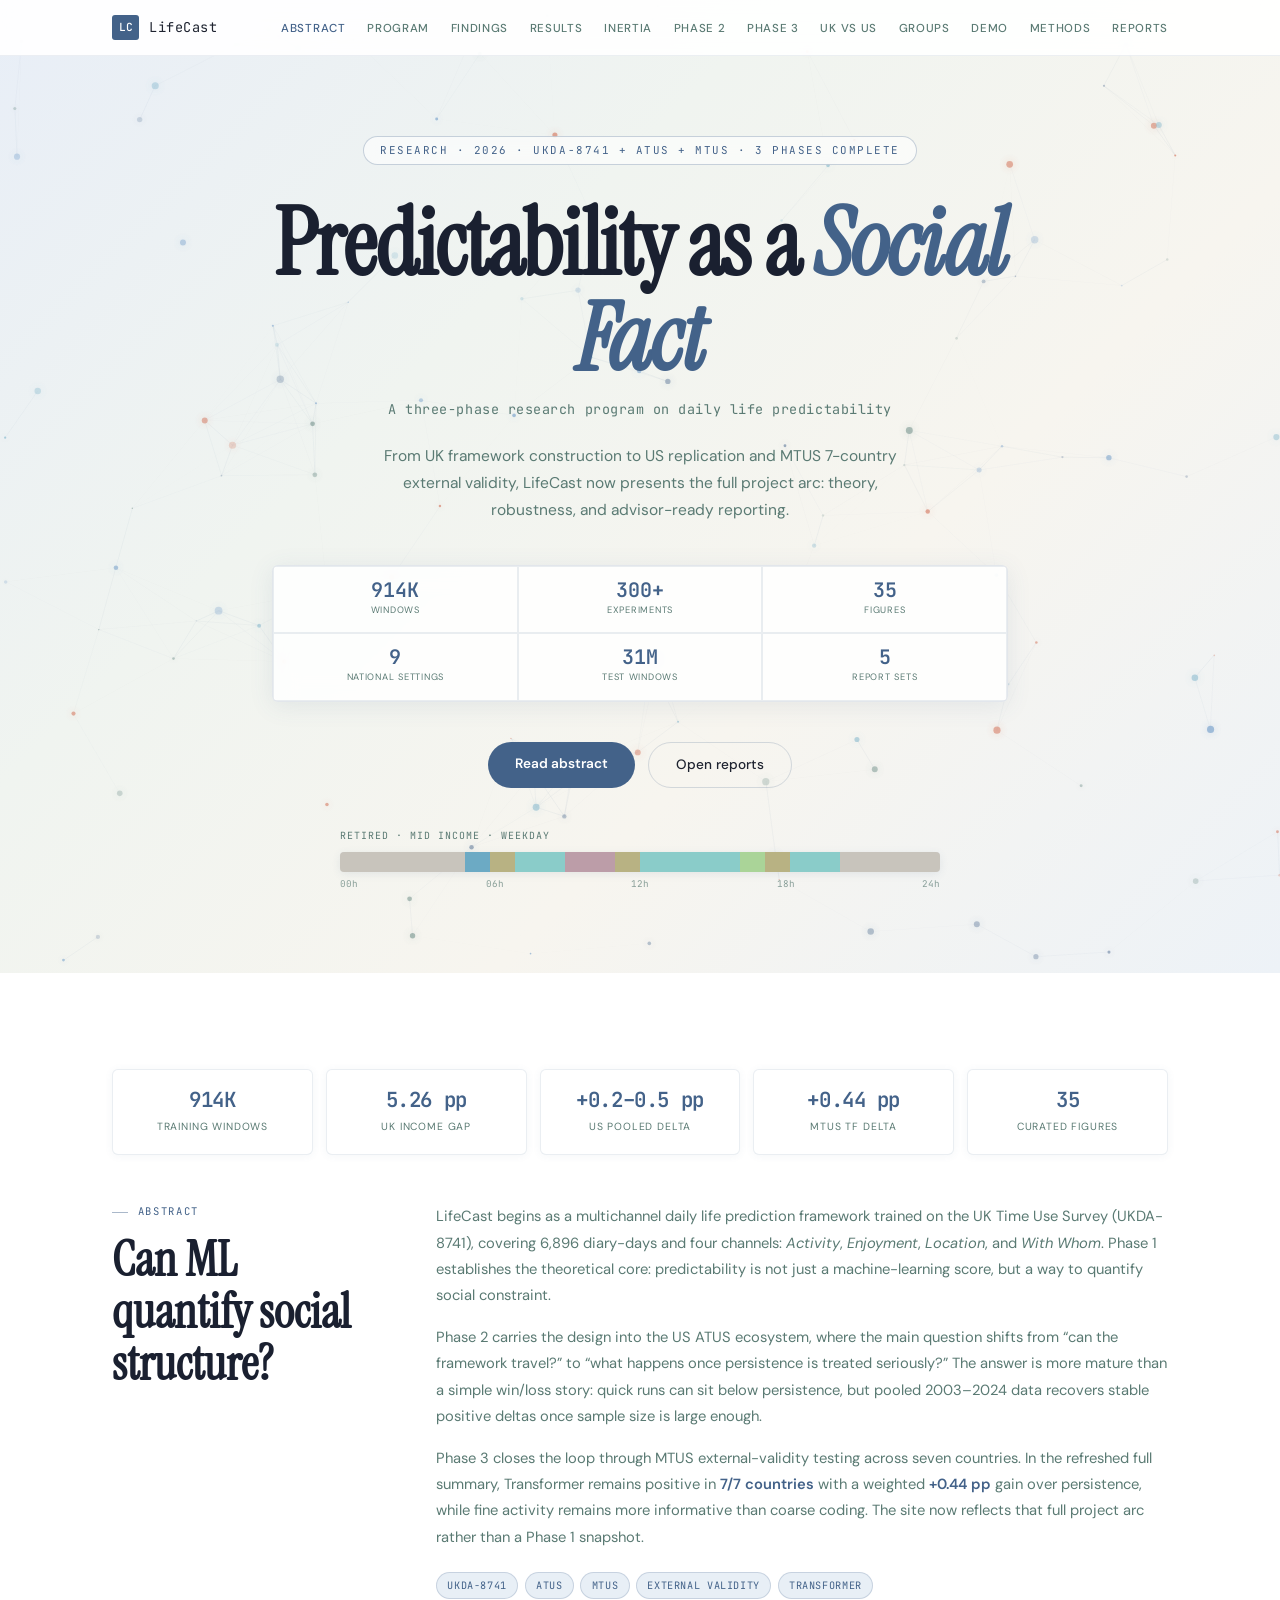
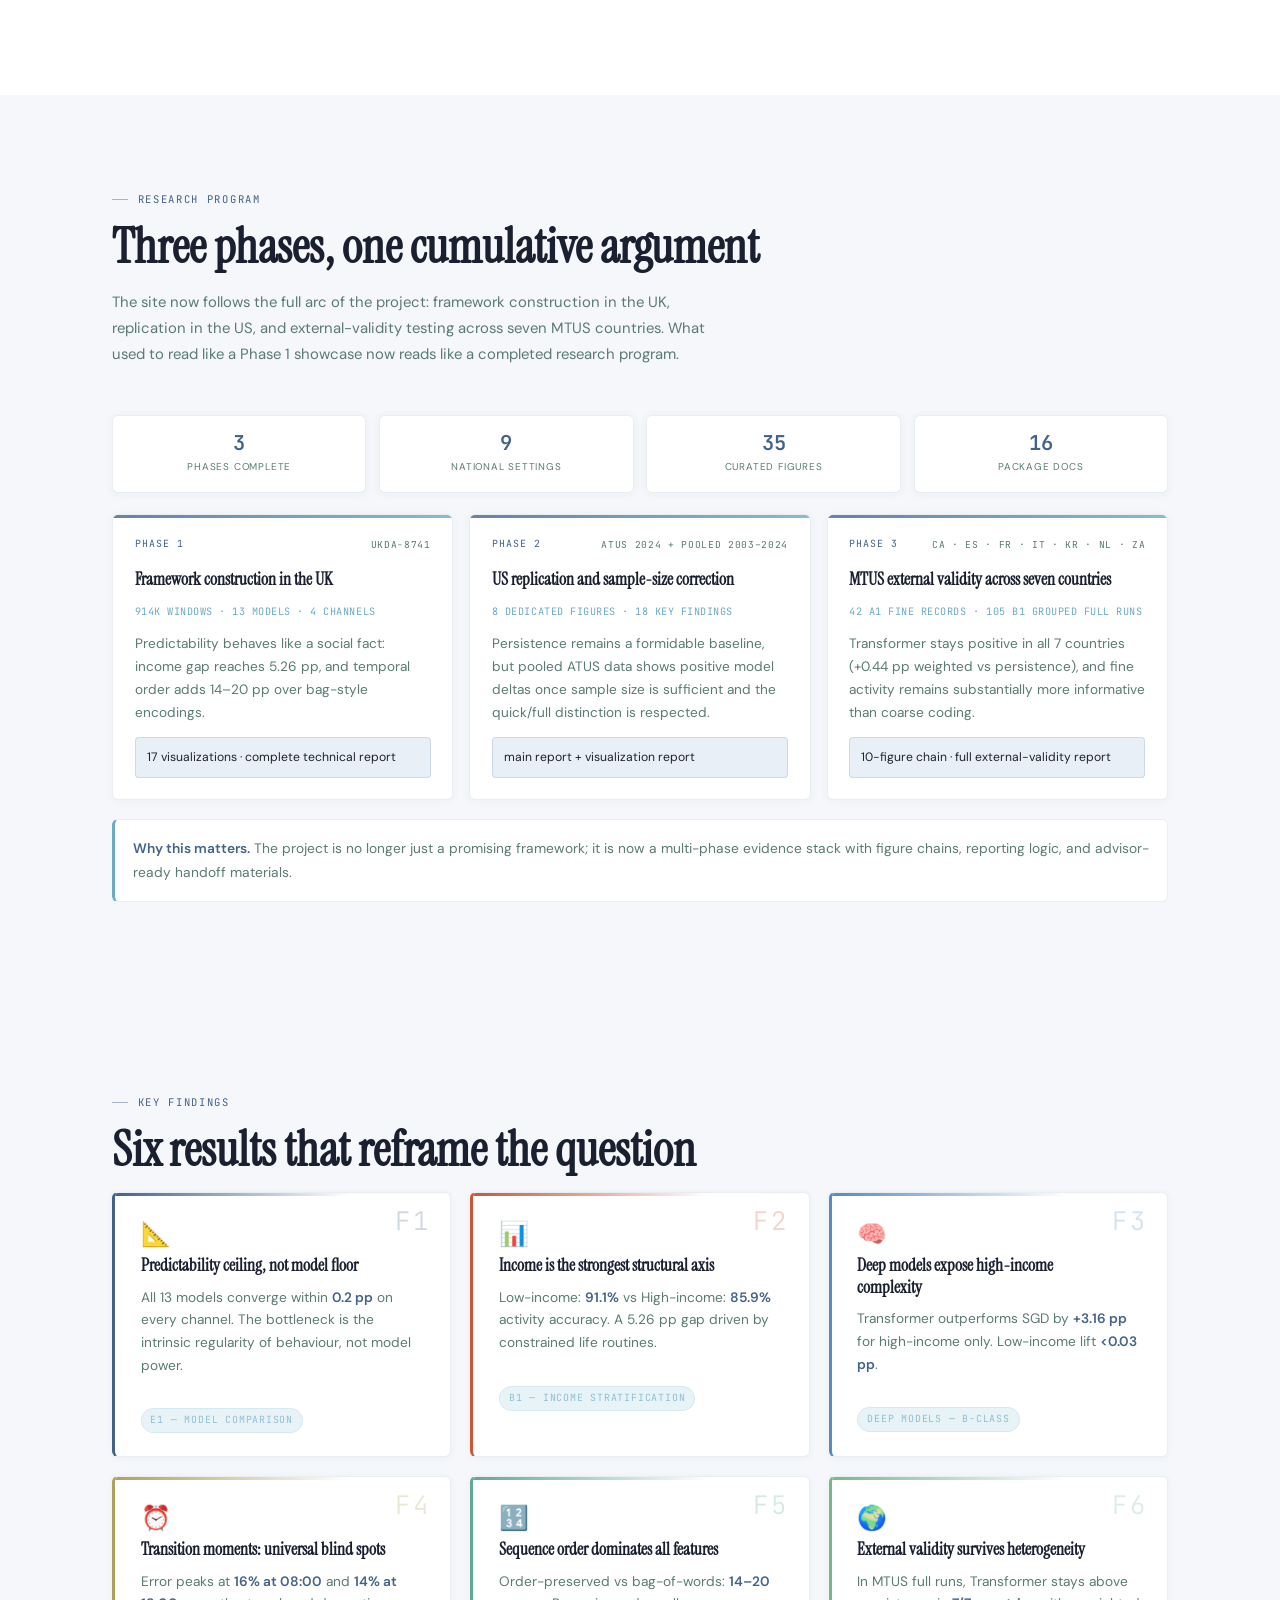
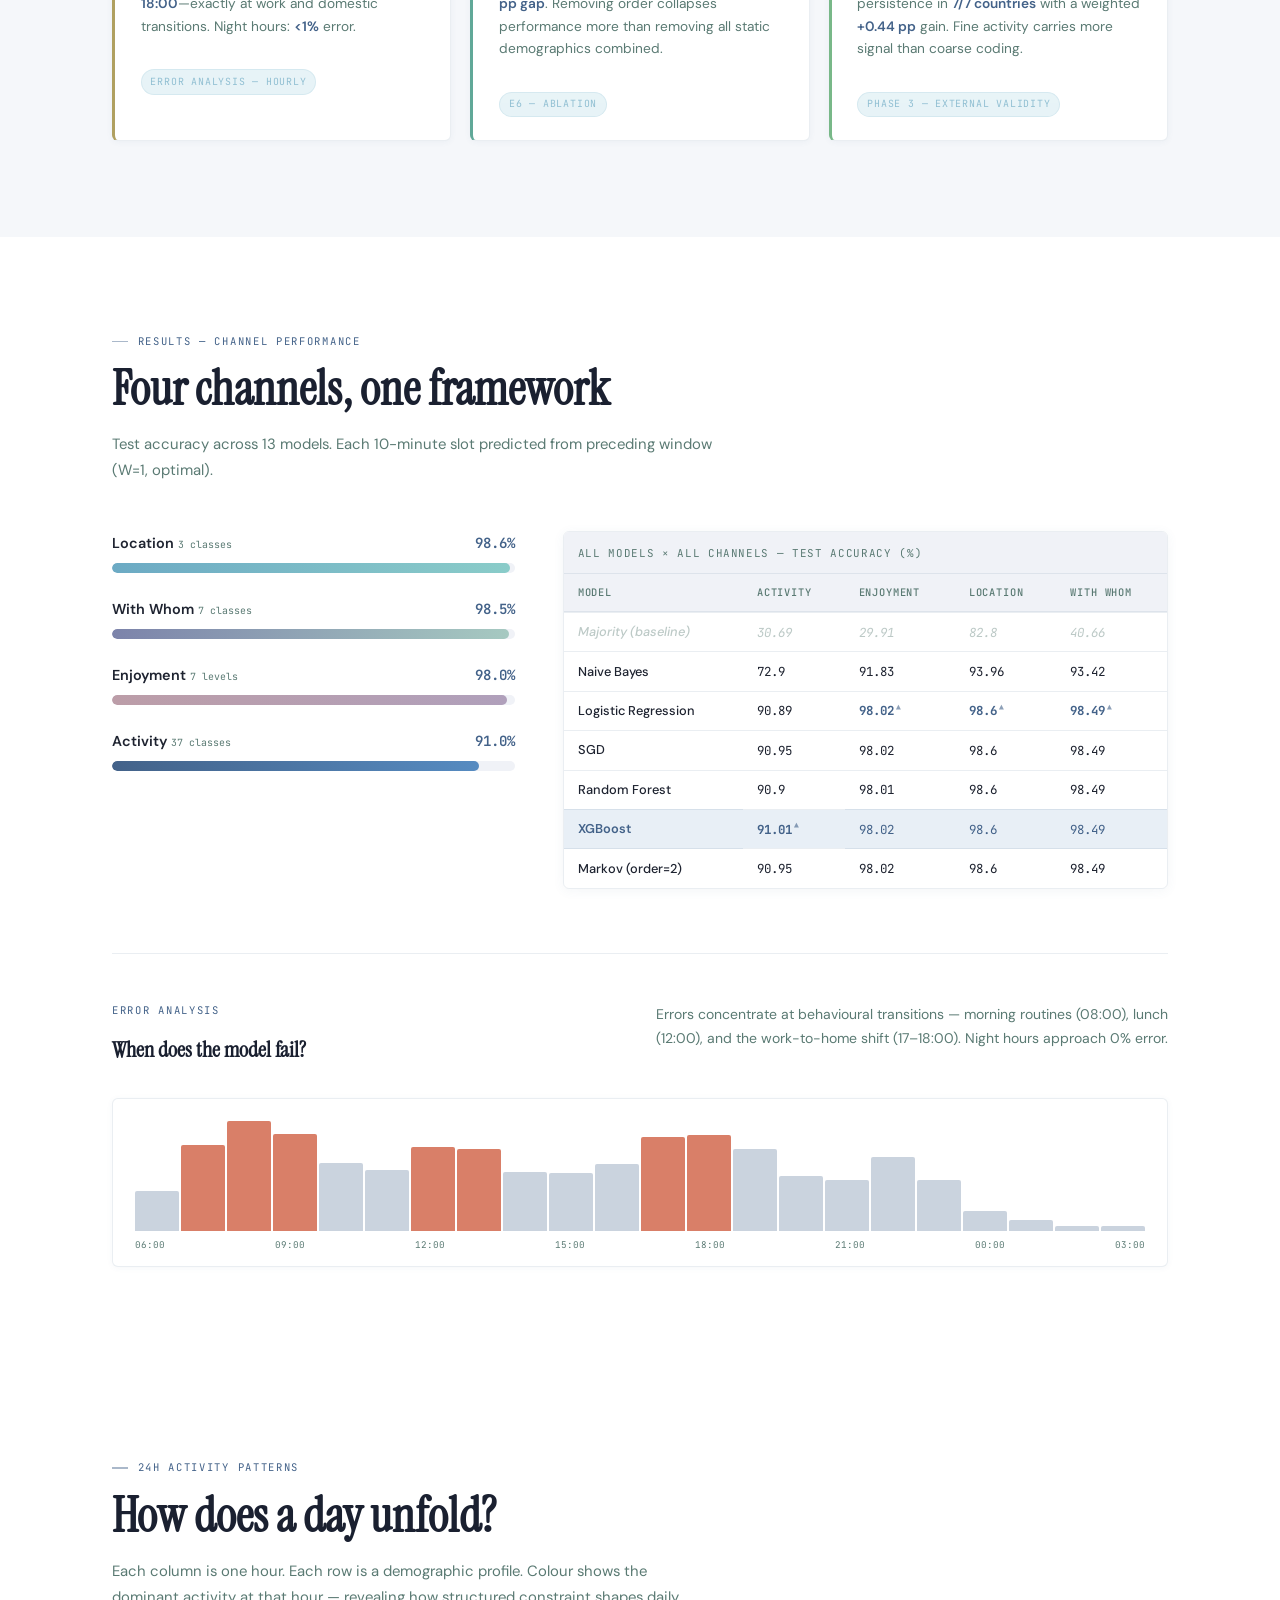
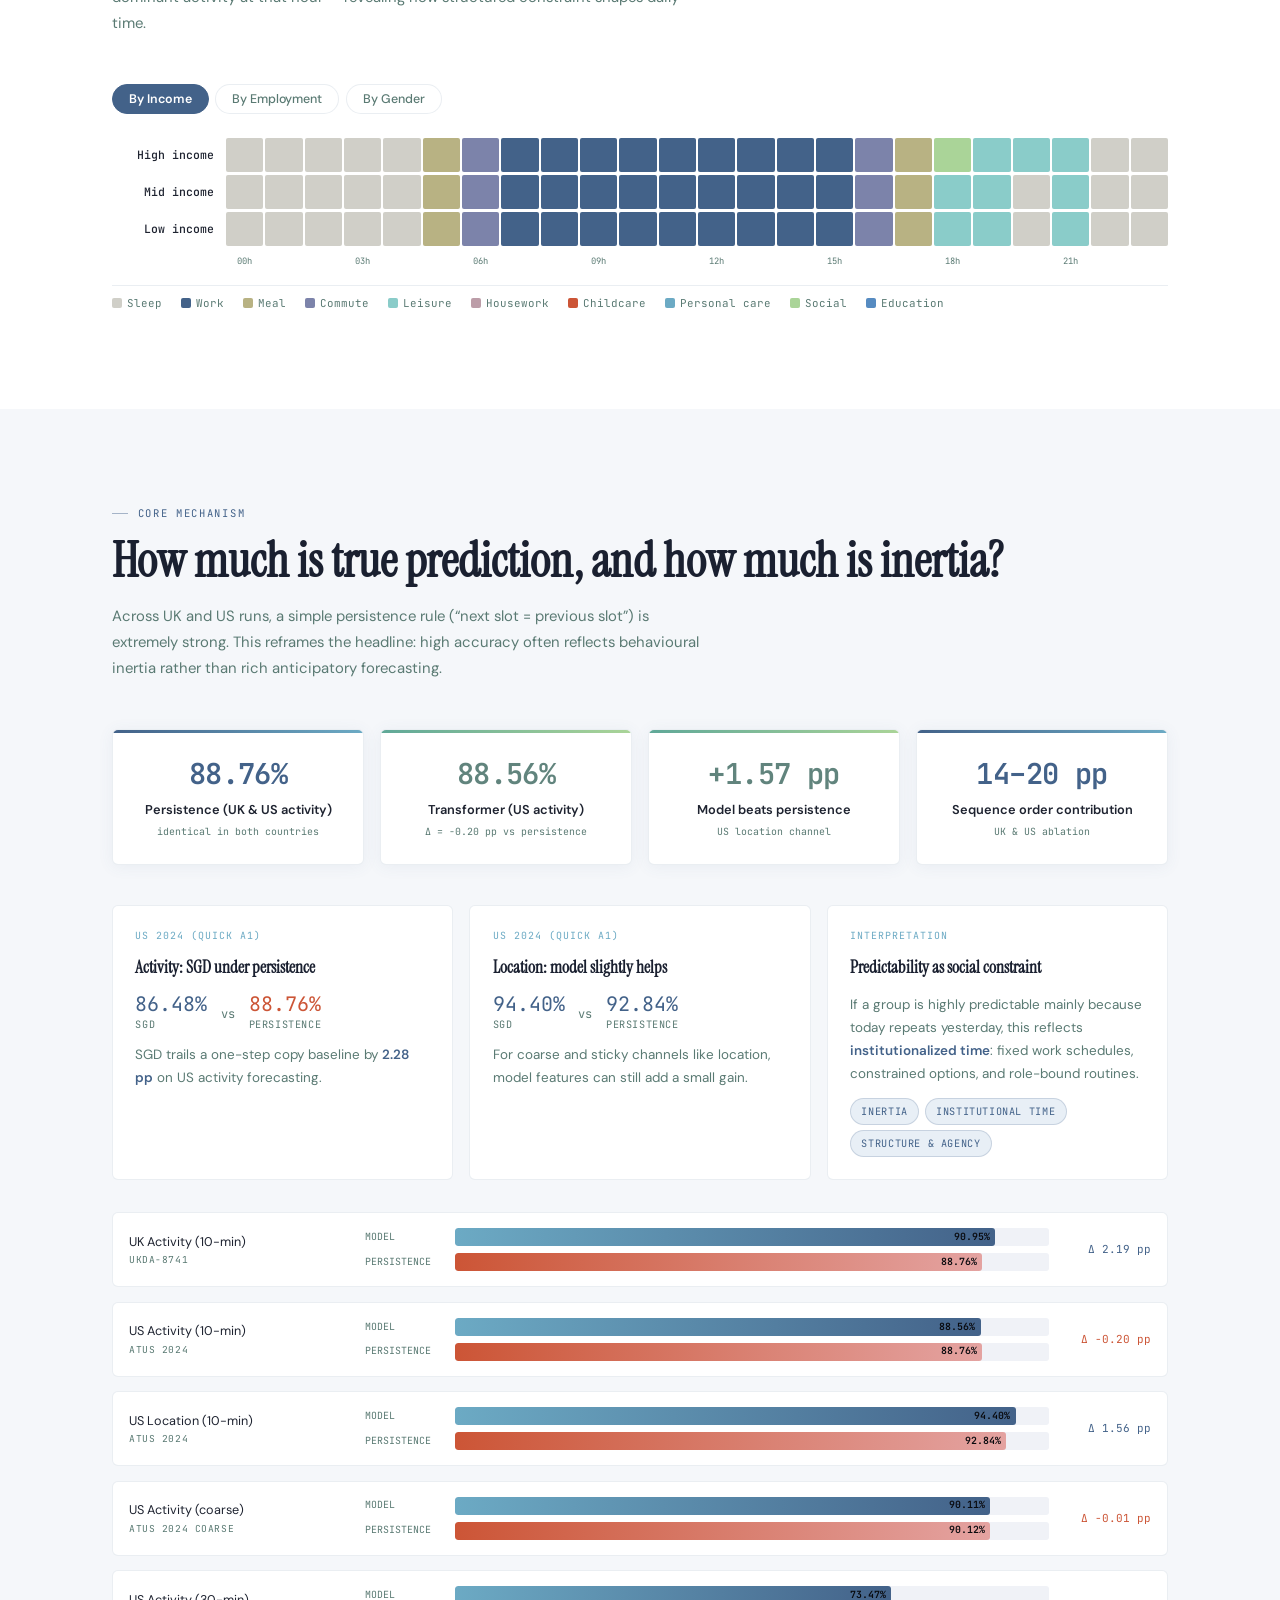
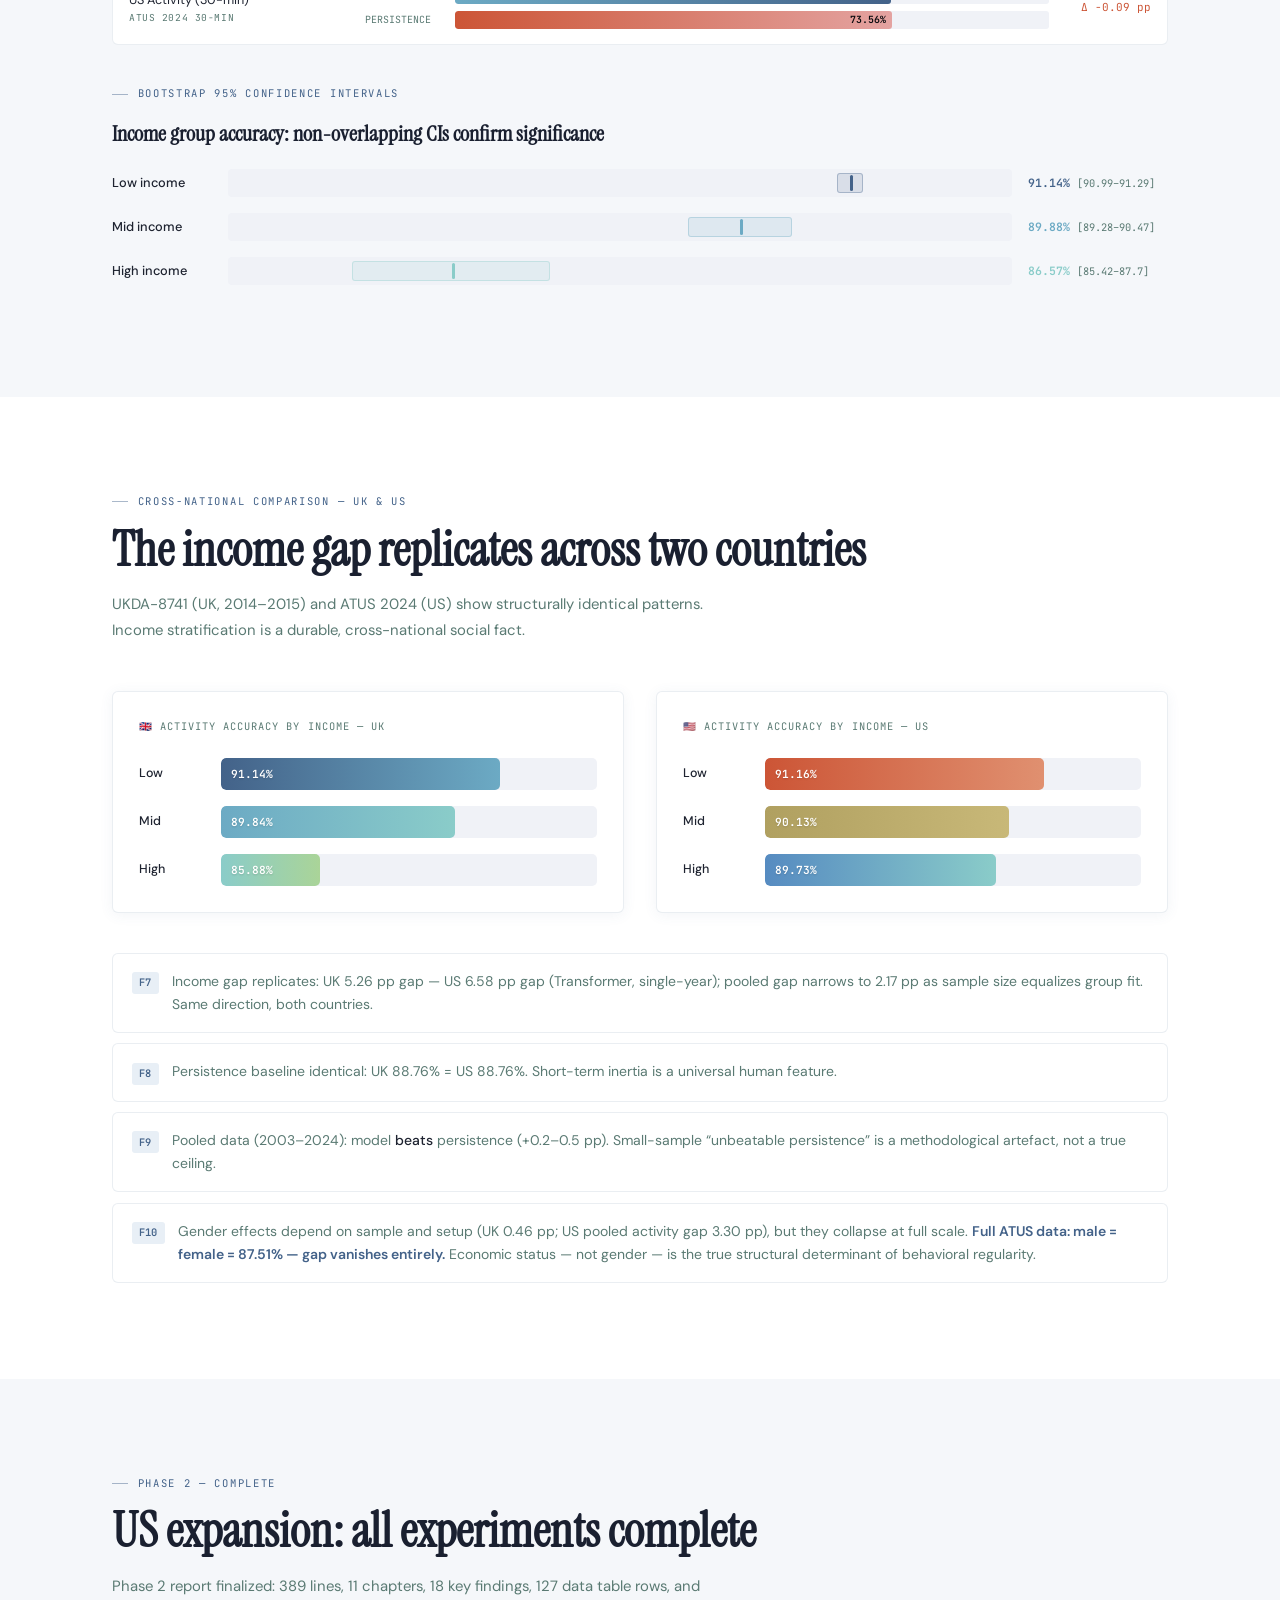
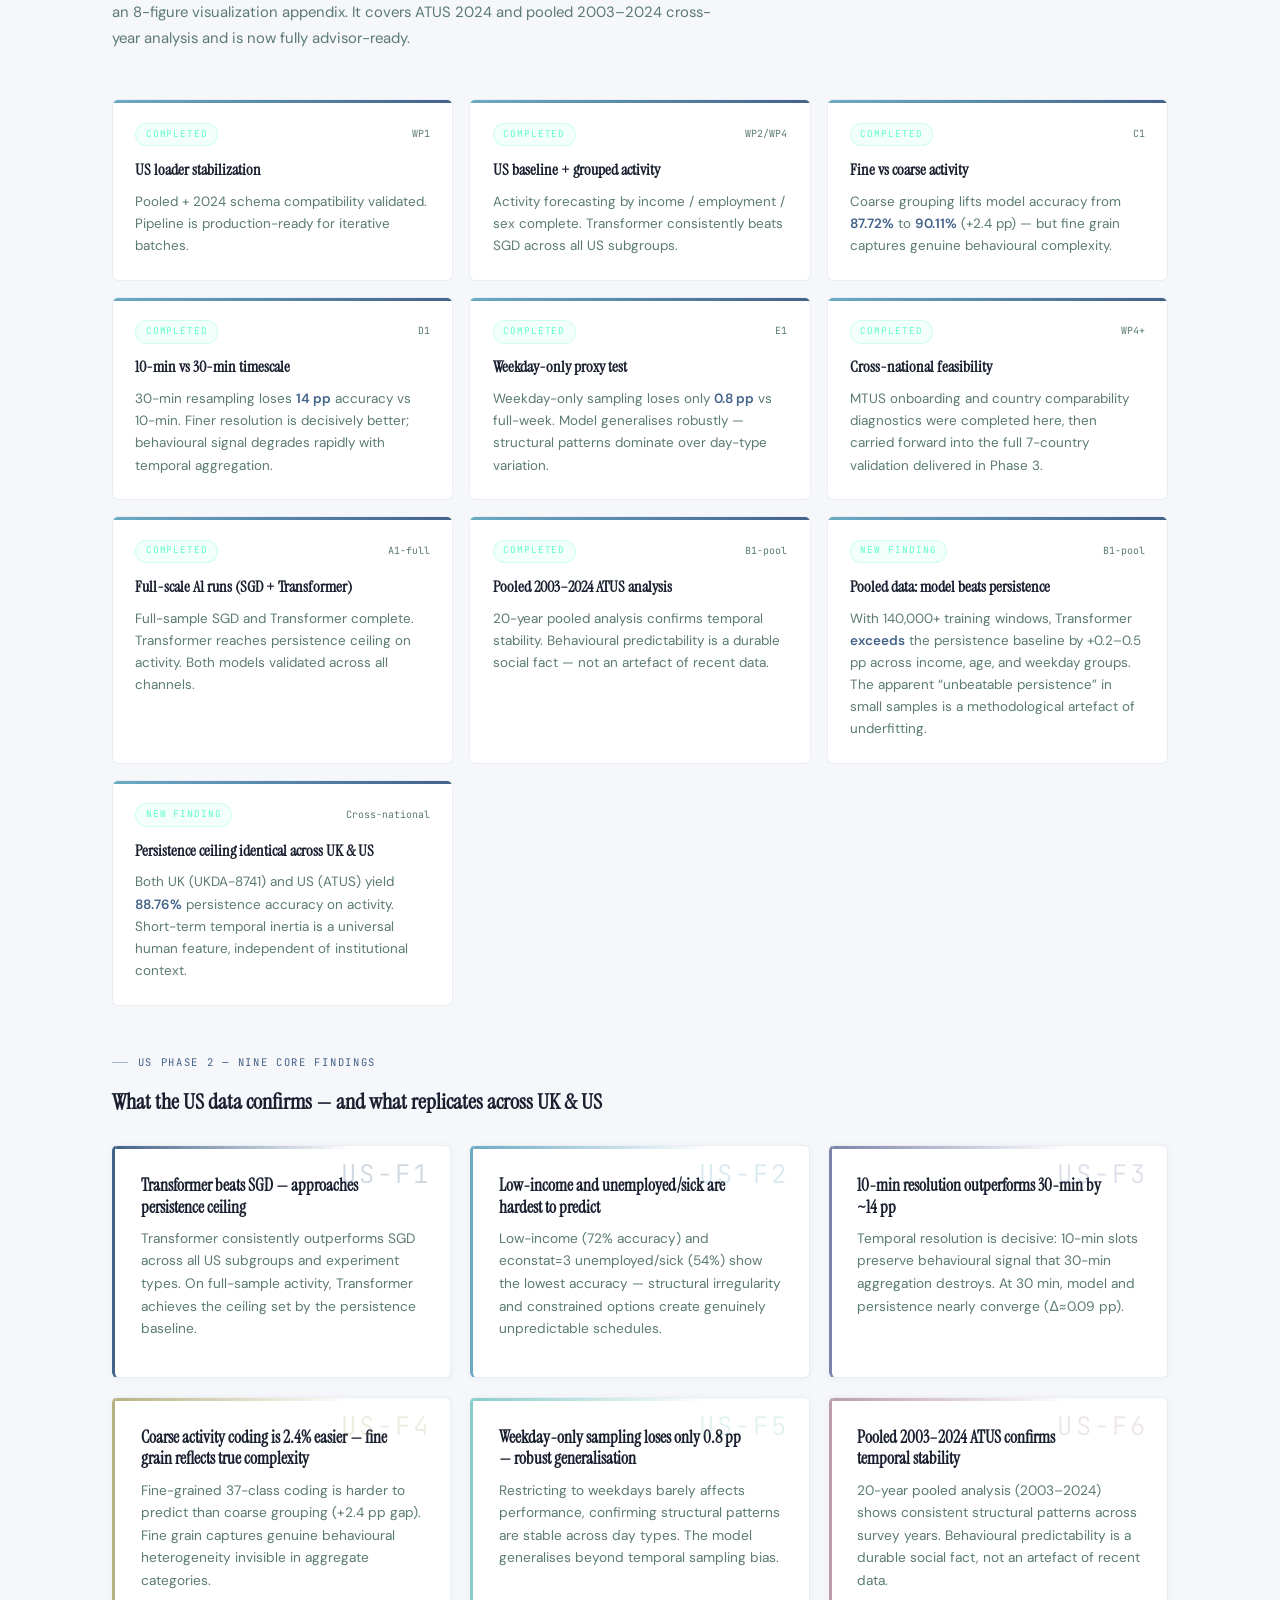
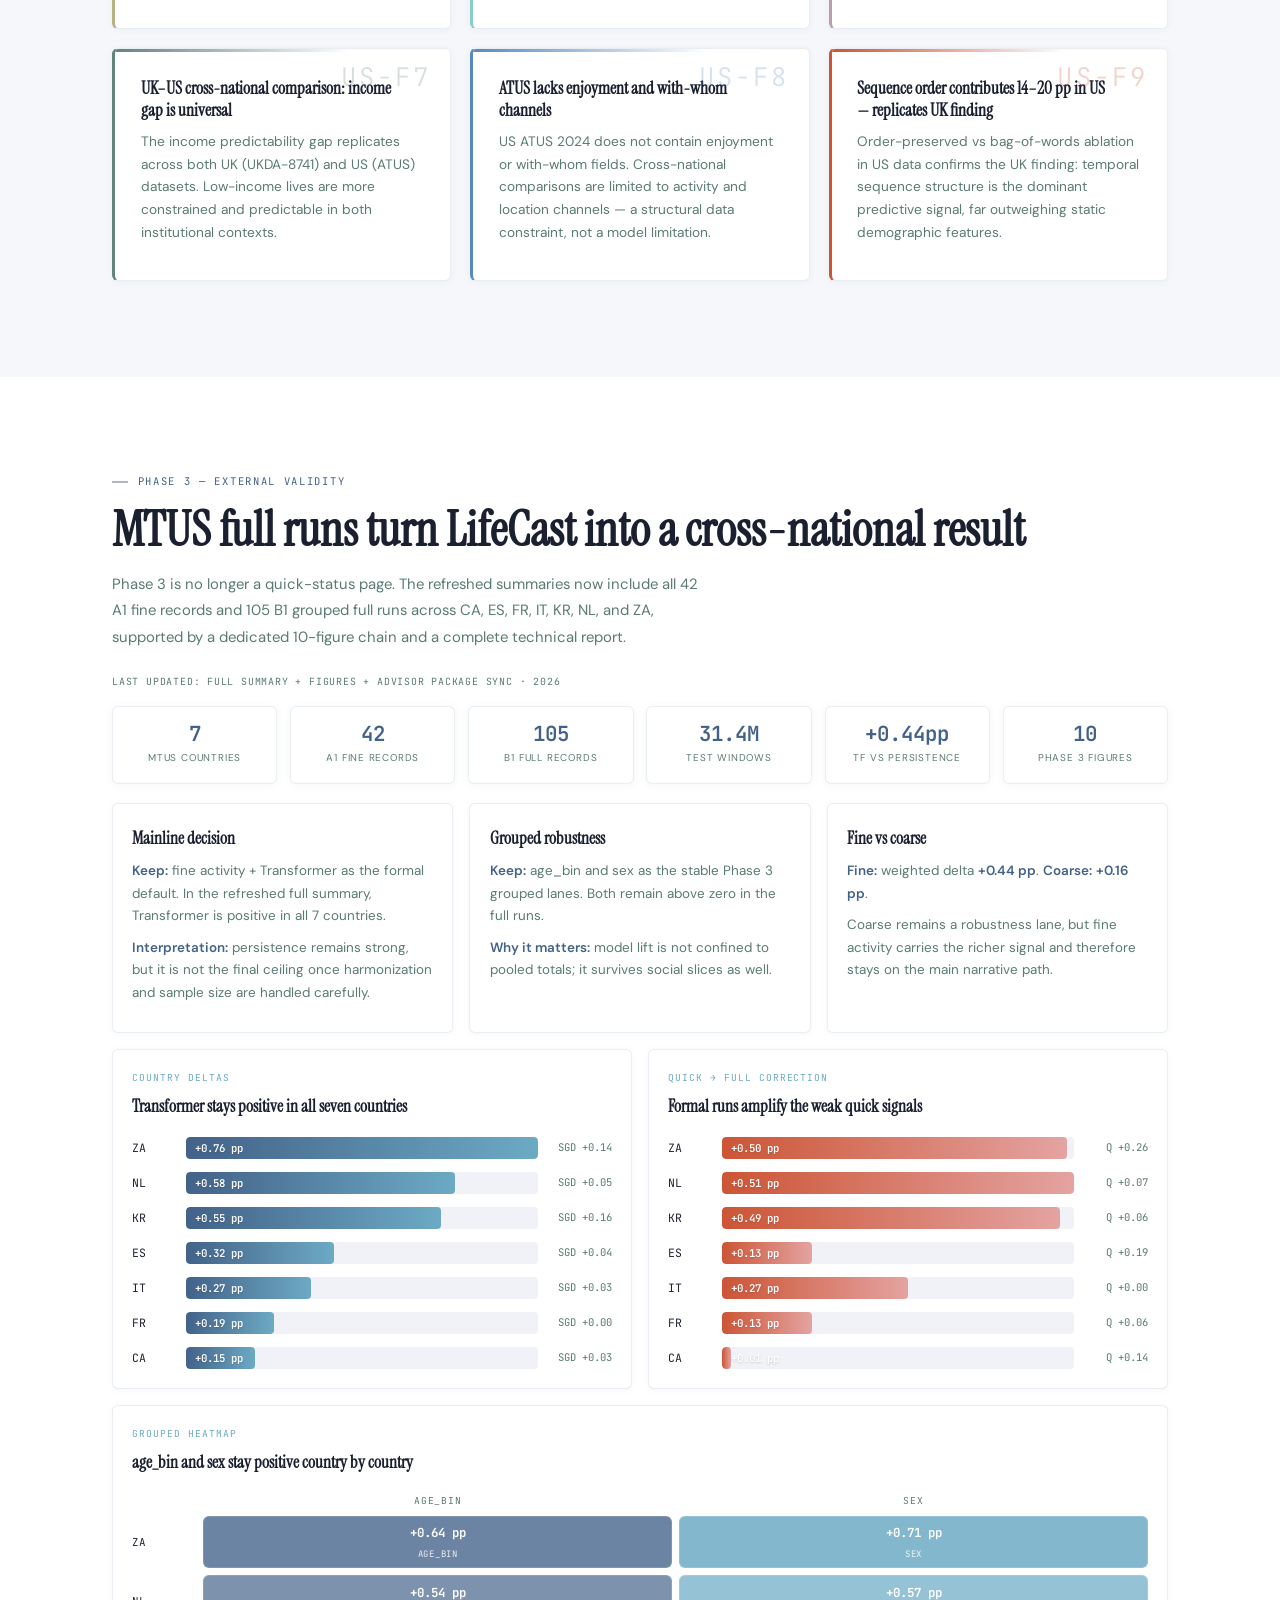
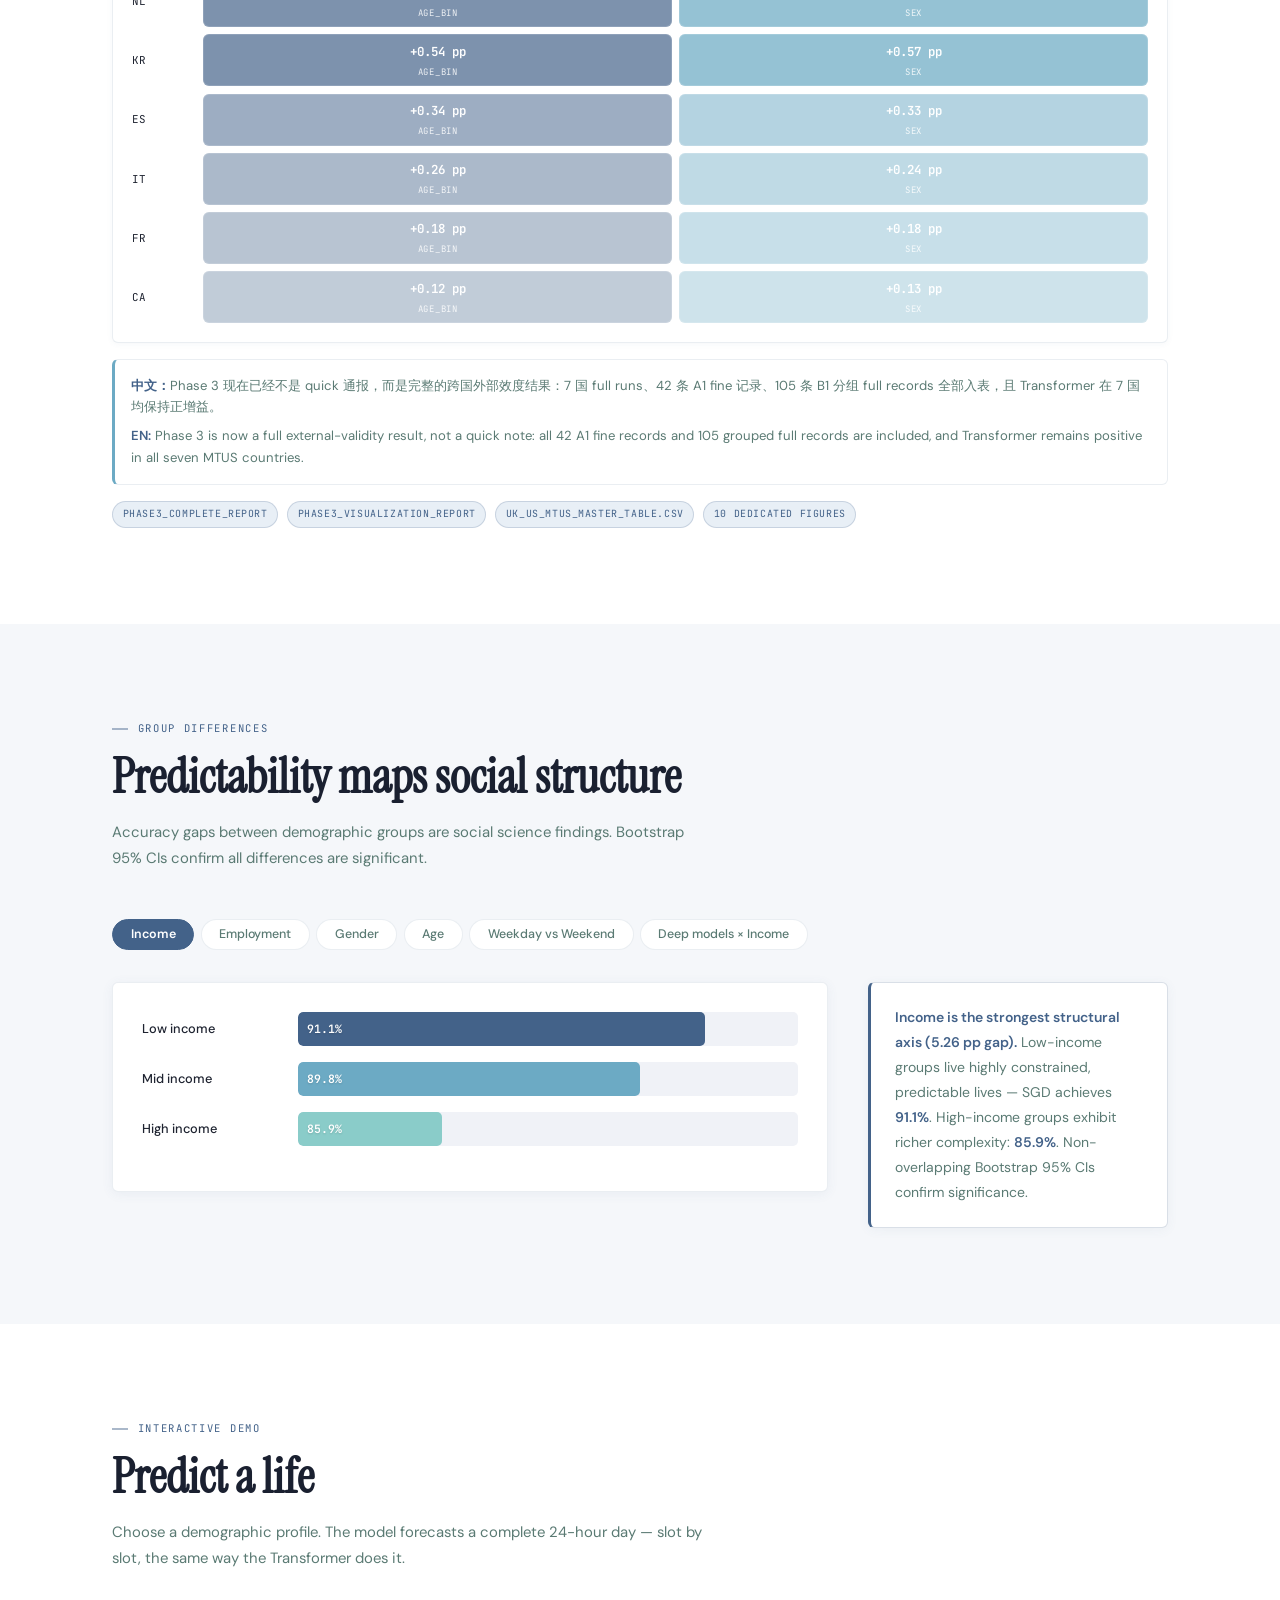
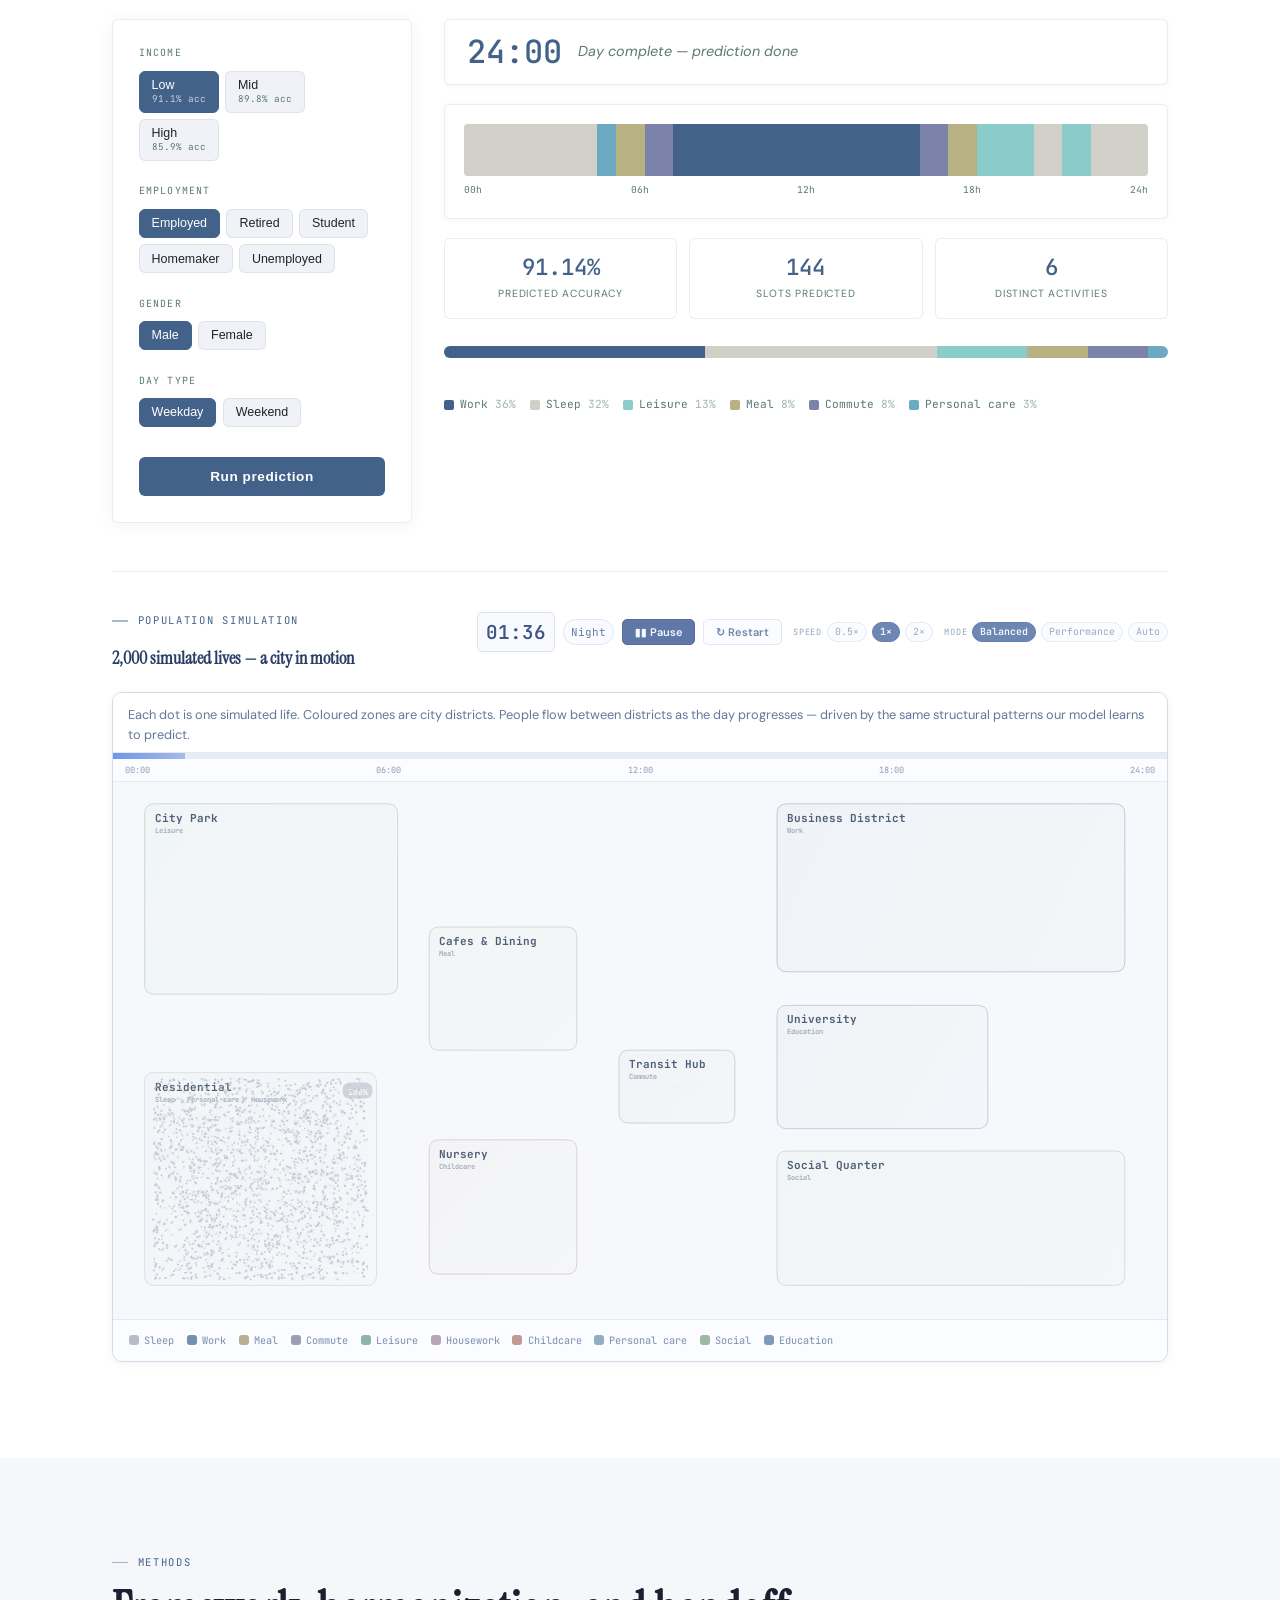
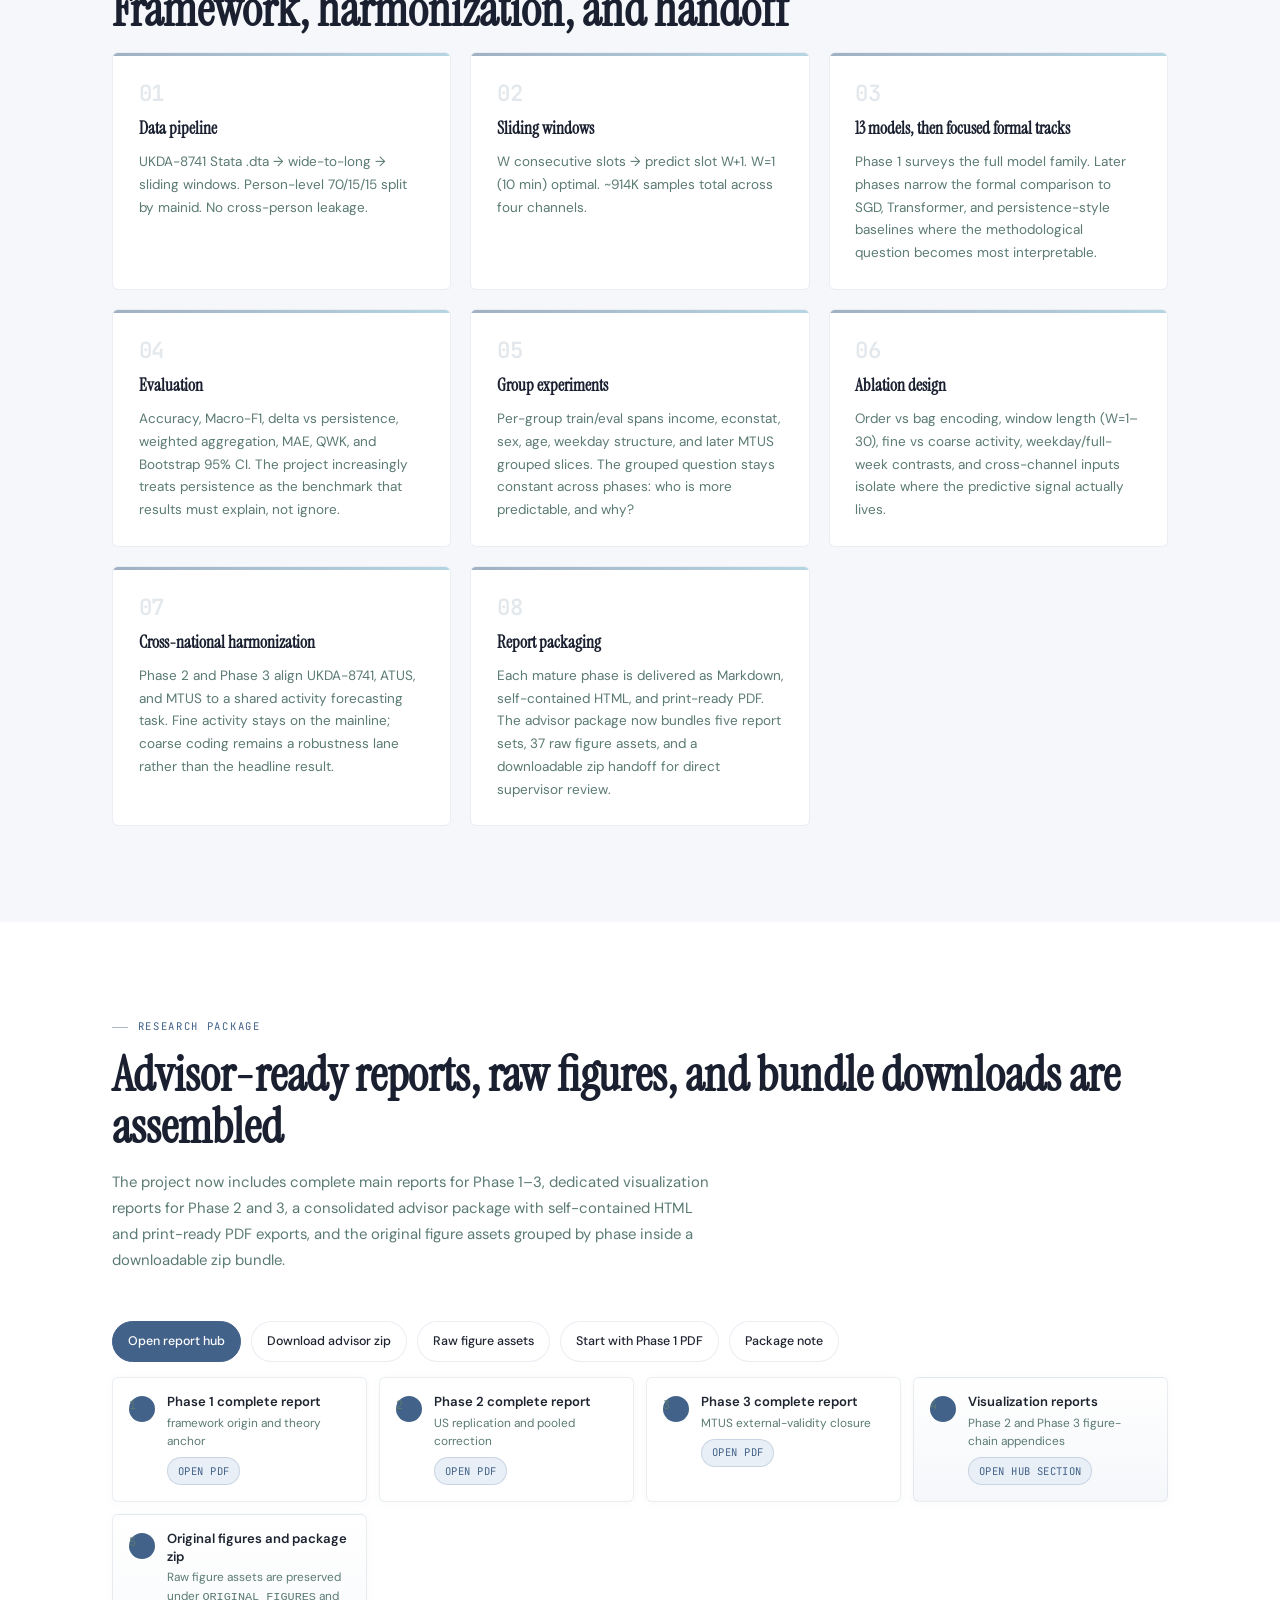
==== commit 4f5ab0ad: "Publish final advisor package and raw figure bundle Sync the website to the final supervisor-ready p" ====
--- a/index.html
+++ b/index.html
@@ -560,7 +560,7 @@
       <div class="ms reveal"><div class="ms-n">05</div><h3>Group experiments</h3><p>Per-group train/eval spans income, econstat, sex, age, weekday structure, and later MTUS grouped slices. The grouped question stays constant across phases: who is more predictable, and why?</p></div>
       <div class="ms reveal"><div class="ms-n">06</div><h3>Ablation design</h3><p>Order vs bag encoding, window length (W=1&ndash;30), fine vs coarse activity, weekday/full-week contrasts, and cross-channel inputs isolate where the predictive signal actually lives.</p></div>
       <div class="ms reveal"><div class="ms-n">07</div><h3>Cross-national harmonization</h3><p>Phase 2 and Phase 3 align UKDA-8741, ATUS, and MTUS to a shared activity forecasting task. Fine activity stays on the mainline; coarse coding remains a robustness lane rather than the headline result.</p></div>
-      <div class="ms reveal"><div class="ms-n">08</div><h3>Report packaging</h3><p>Each mature phase is delivered as Markdown, self-contained HTML, and print-ready PDF. The advisor package now bundles five report sets with a clear reading order for review.</p></div>
+      <div class="ms reveal"><div class="ms-n">08</div><h3>Report packaging</h3><p>Each mature phase is delivered as Markdown, self-contained HTML, and print-ready PDF. The advisor package now bundles five report sets, 37 raw figure assets, and a downloadable zip handoff for direct supervisor review.</p></div>
     </div>
   </div>
 </section>
@@ -568,8 +568,8 @@
 <section class="section" id="reports">
   <div class="container">
     <div class="sec-label">Research Package</div>
-    <h2 class="sec-title">Advisor-ready reports and figure chains are assembled</h2>
-    <p class="sec-sub">The project now includes complete main reports for Phase 1&ndash;3, dedicated visualization reports for Phase 2 and 3, and a consolidated advisor package with self-contained HTML and print-ready PDF exports.</p>
+    <h2 class="sec-title">Advisor-ready reports, raw figures, and bundle downloads are assembled</h2>
+    <p class="sec-sub">The project now includes complete main reports for Phase 1&ndash;3, dedicated visualization reports for Phase 2 and 3, a consolidated advisor package with self-contained HTML and print-ready PDF exports, and the original figure assets grouped by phase inside a downloadable zip bundle.</p>
     <div class="report-toolbar reveal" id="reports-toolbar"></div>
     <div class="report-path reveal" aria-label="Recommended reading order">
       <div class="report-path-step">
@@ -604,11 +604,19 @@
           <div class="report-path-links"><a href="reports/index.html#visualization-reports" target="_blank" rel="noopener noreferrer">Open hub section</a></div>
         </div>
       </div>
+      <div class="report-path-step report-path-step--sub">
+        <span class="report-path-n">5</span>
+        <div>
+          <strong>Original figures and package zip</strong>
+          <span>Raw figure assets are preserved under <code>ORIGINAL_FIGURES</code> and mirrored in the downloadable advisor bundle</span>
+          <div class="report-path-links"><a href="reports/index.html#raw-assets" target="_blank" rel="noopener noreferrer">Open raw-assets note</a><a href="reports/ADVISOR_PACKAGE_PHASE1_2_3_20260403.zip" target="_blank" rel="noopener noreferrer">Download zip</a></div>
+        </div>
+      </div>
     </div>
     <div class="report-stats reveal" id="reports-stats"></div>
     <div class="report-grid" id="reports-grid"></div>
     <div class="report-note reveal">
-      <strong>Packaging status.</strong> Markdown remains the editable source, HTML provides offline review, and PDF gives a stable supervisor-facing handoff.
+      <strong>Packaging status.</strong> Markdown remains the editable source, HTML provides offline review, PDF gives a stable supervisor-facing handoff, and the zip bundle preserves the package note plus all phase-grouped raw figure assets.
     </div>
   </div>
 </section>
@@ -657,9 +665,9 @@
       <span class="footer-logo"><span class="logo-mark">LC</span> LifeCast</span>
       <div>
         <span class="footer-info">Phase 1 · Phase 2 · Phase 3 complete &mdash; UK + US + MTUS 7-country evidence stack</span><br>
-        <span class="footer-info">35 figures · 5 report sets · formal default = fine activity + transformer · <span id="footer-year">2026</span></span>
-      </div>
-      <span class="footer-accent">35 figures &middot; 15 packaged files</span>
+        <span class="footer-info">35 figures · 16 package docs · 37 raw figure assets · formal default = fine activity + transformer · <span id="footer-year">2026</span></span>
+      </div>
+      <span class="footer-accent">16 package docs &middot; 37 raw figure assets</span>
     </div>
   </div>
 </footer>
--- a/style.css
+++ b/style.css
@@ -332,7 +332,7 @@
 .report-path-n { display: inline-flex; align-items: center; justify-content: center; width: 1.65rem; height: 1.65rem; border-radius: 999px; background: var(--acc); color: #fff; font-family: var(--mono); font-size: 0.68rem; flex-shrink: 0; margin-top: 0.05rem; }
 .report-path-step strong { display: block; color: var(--text); font-size: 0.82rem; line-height: 1.35; }
 .report-path-step span { display: block; color: var(--muted); font-size: 0.74rem; line-height: 1.55; margin-top: 0.18rem; }
-.report-path-links { margin-top: 0.45rem; }
+.report-path-links { display: flex; flex-wrap: wrap; gap: 0.45rem; margin-top: 0.45rem; }
 .report-path-links a { display: inline-flex; align-items: center; justify-content: center; min-height: 28px; padding: 0.25rem 0.6rem; border-radius: 999px; border: 1px solid rgba(67,98,137,0.18); background: var(--acc-light); color: var(--acc); font-size: 0.66rem; font-family: var(--mono); letter-spacing: 0.04em; text-transform: uppercase; }
 .report-path-links a:hover { border-color: var(--acc); }
 .report-grid { display: grid; grid-template-columns: repeat(auto-fit,minmax(250px,1fr)); gap: 1rem; }
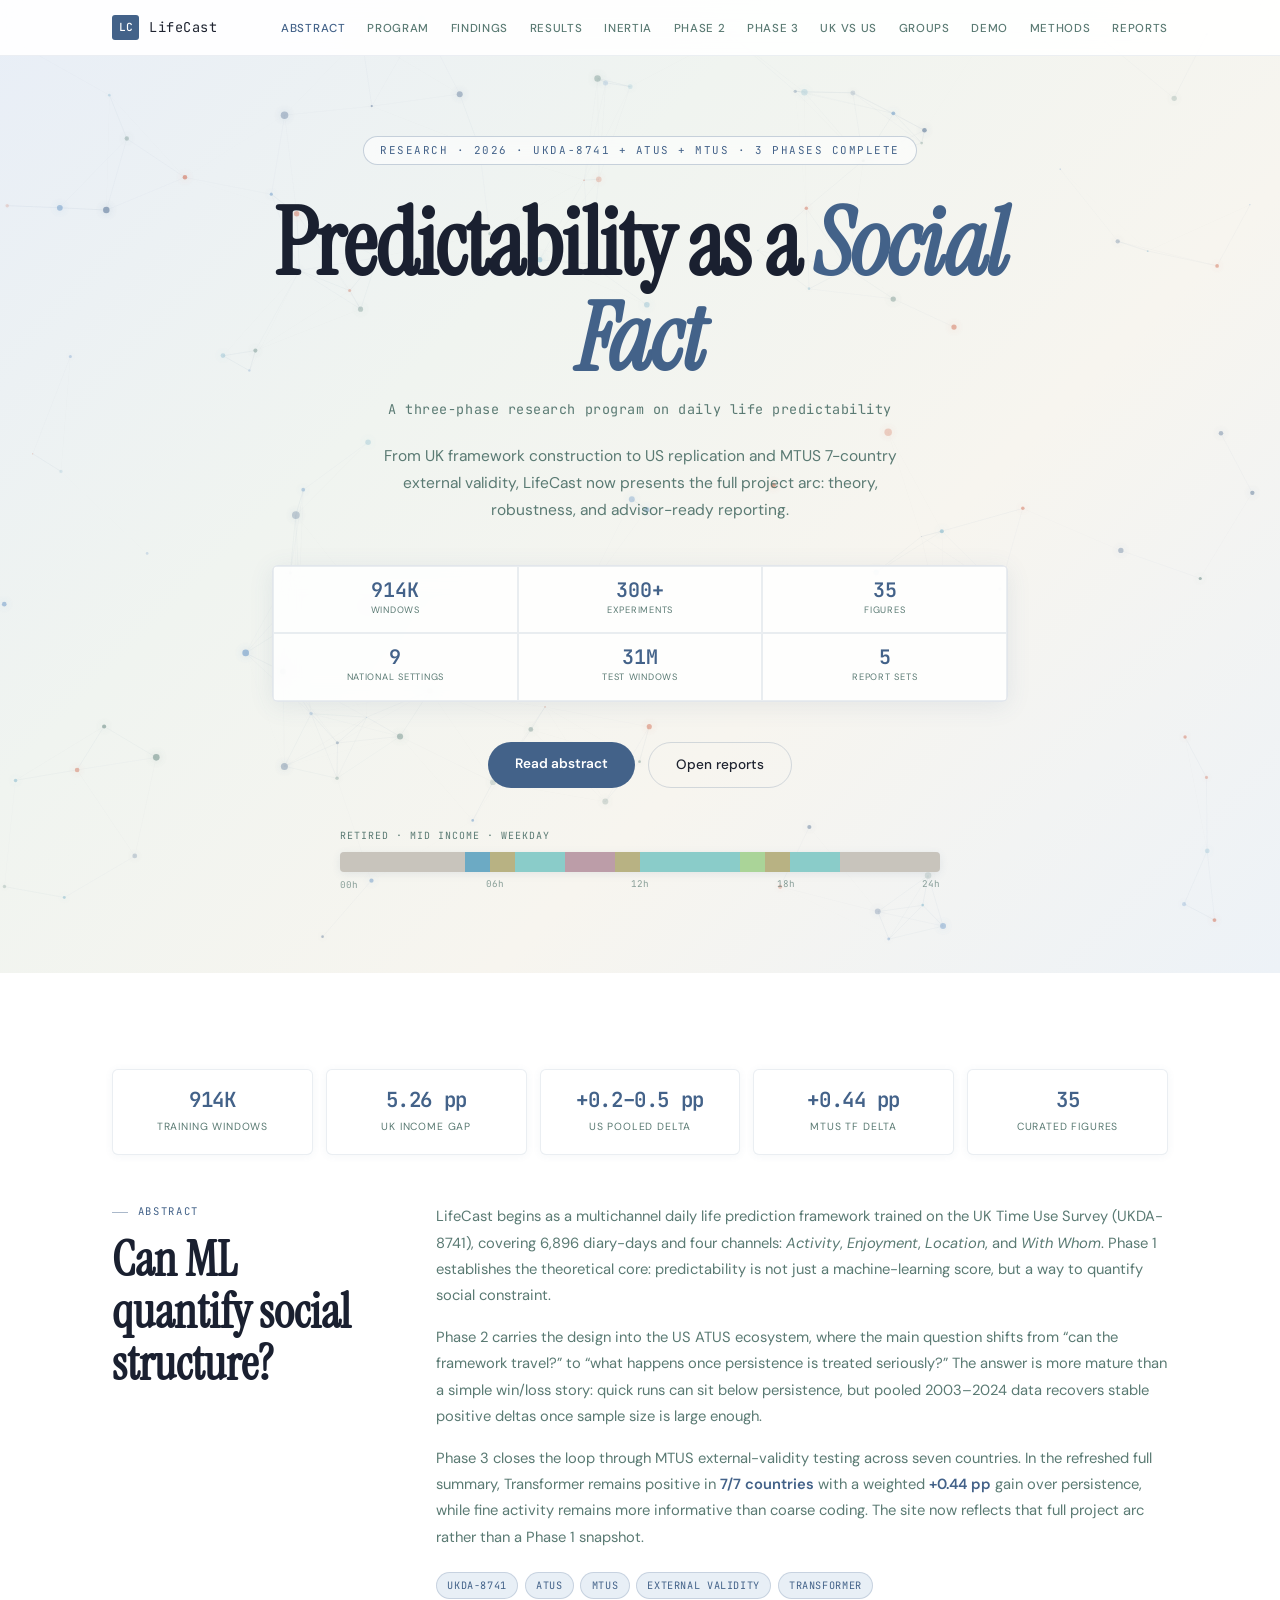
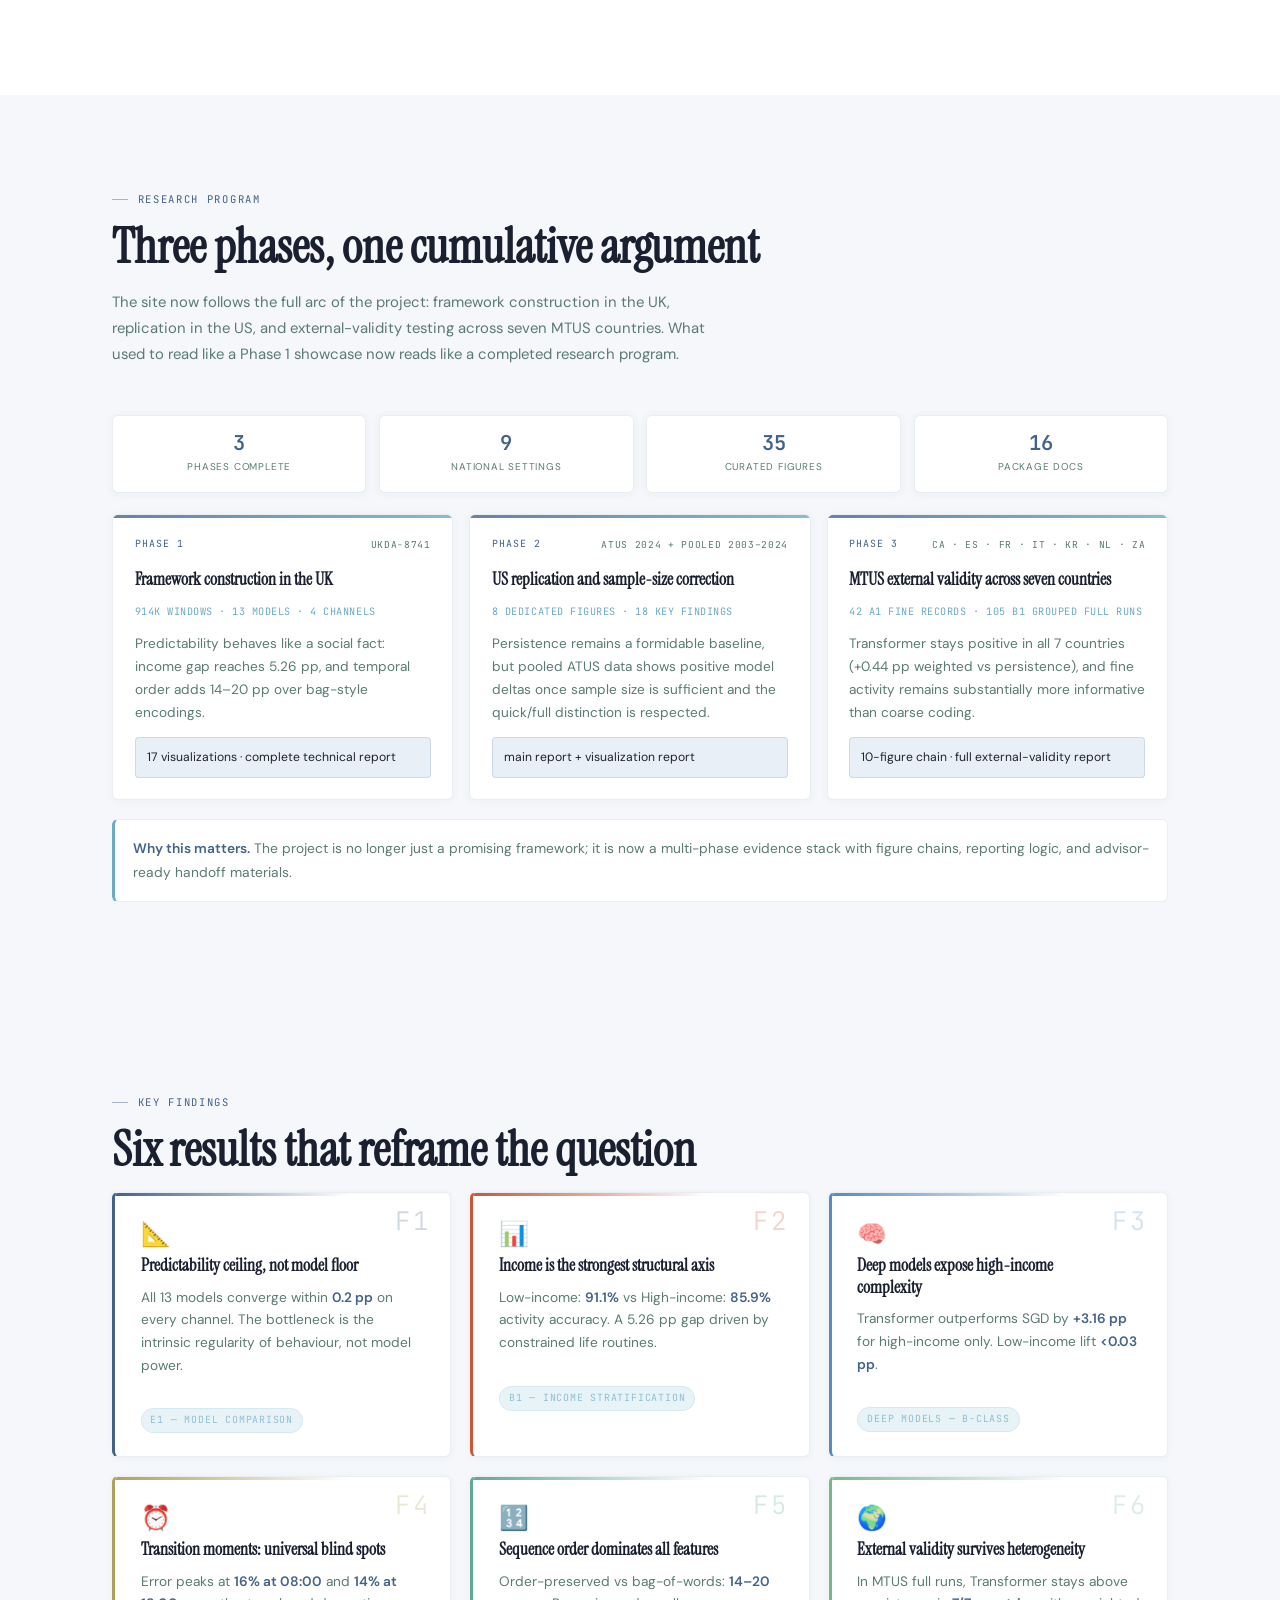
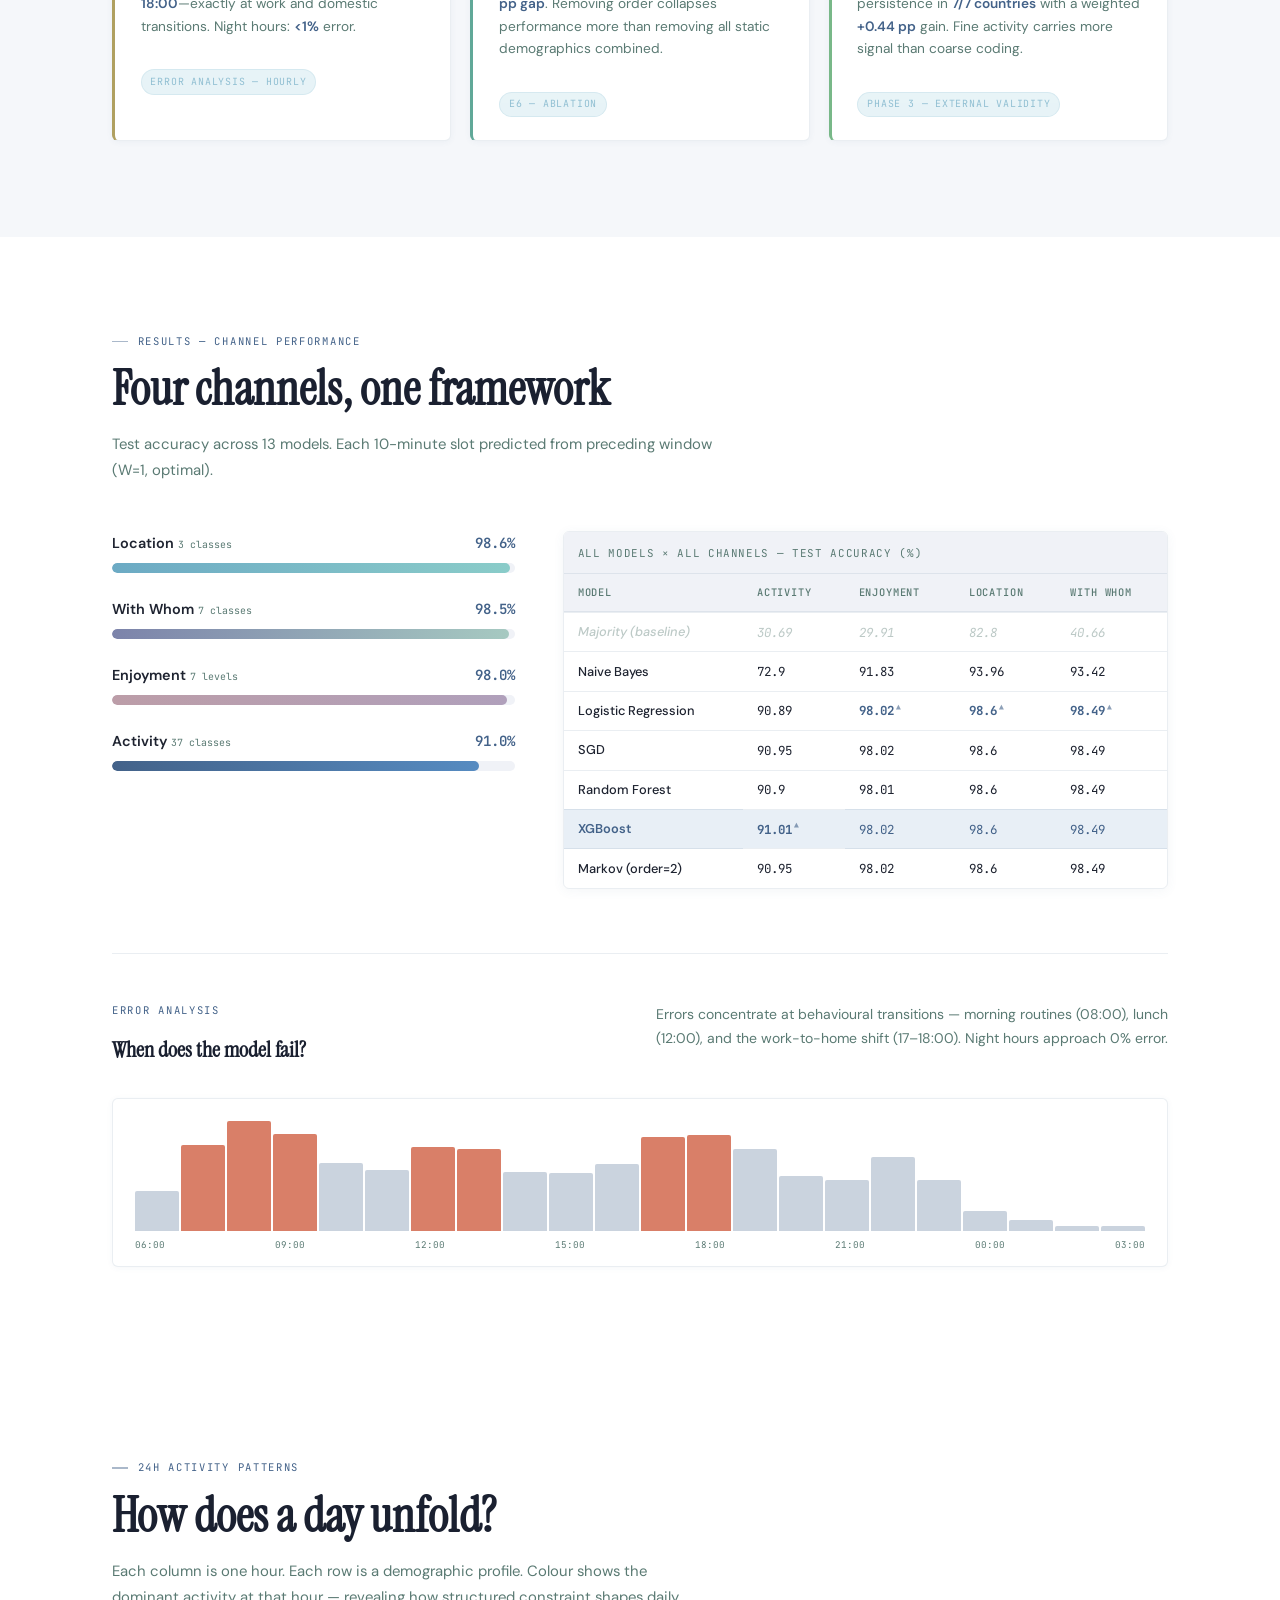
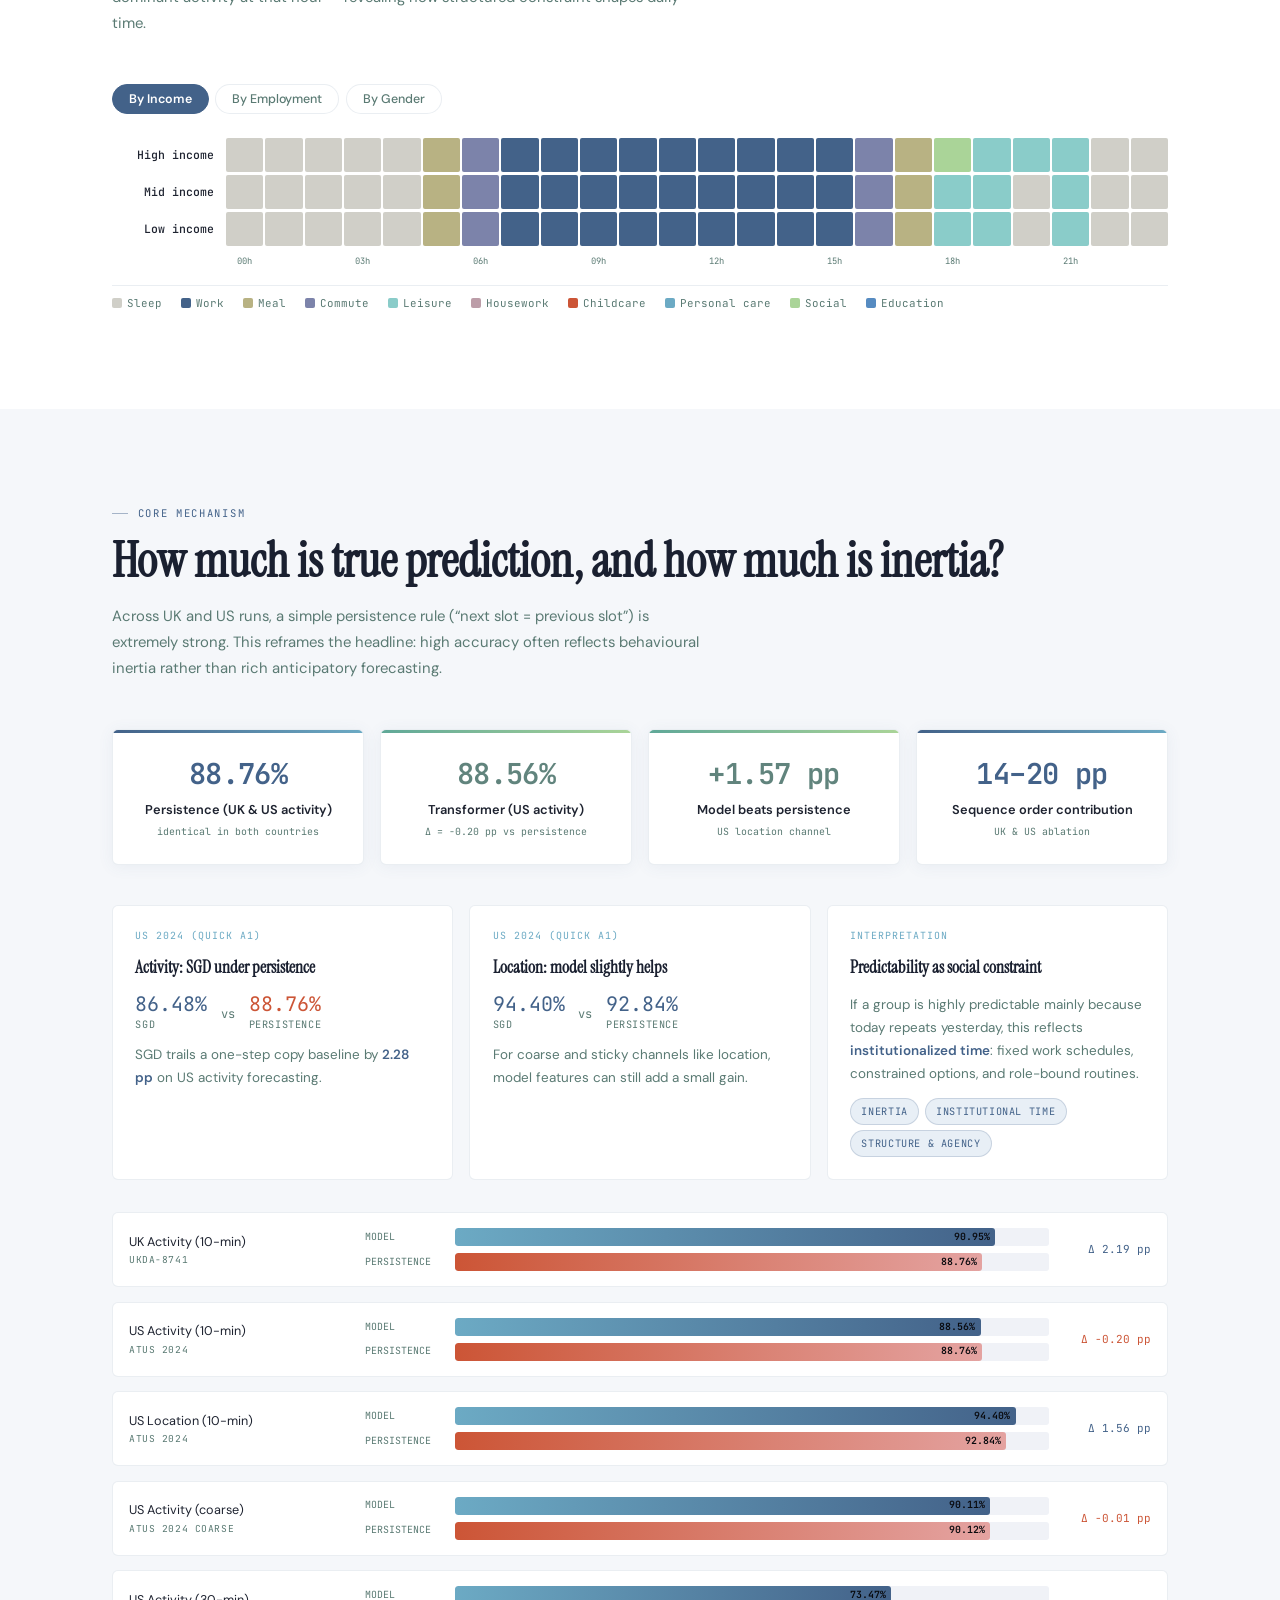
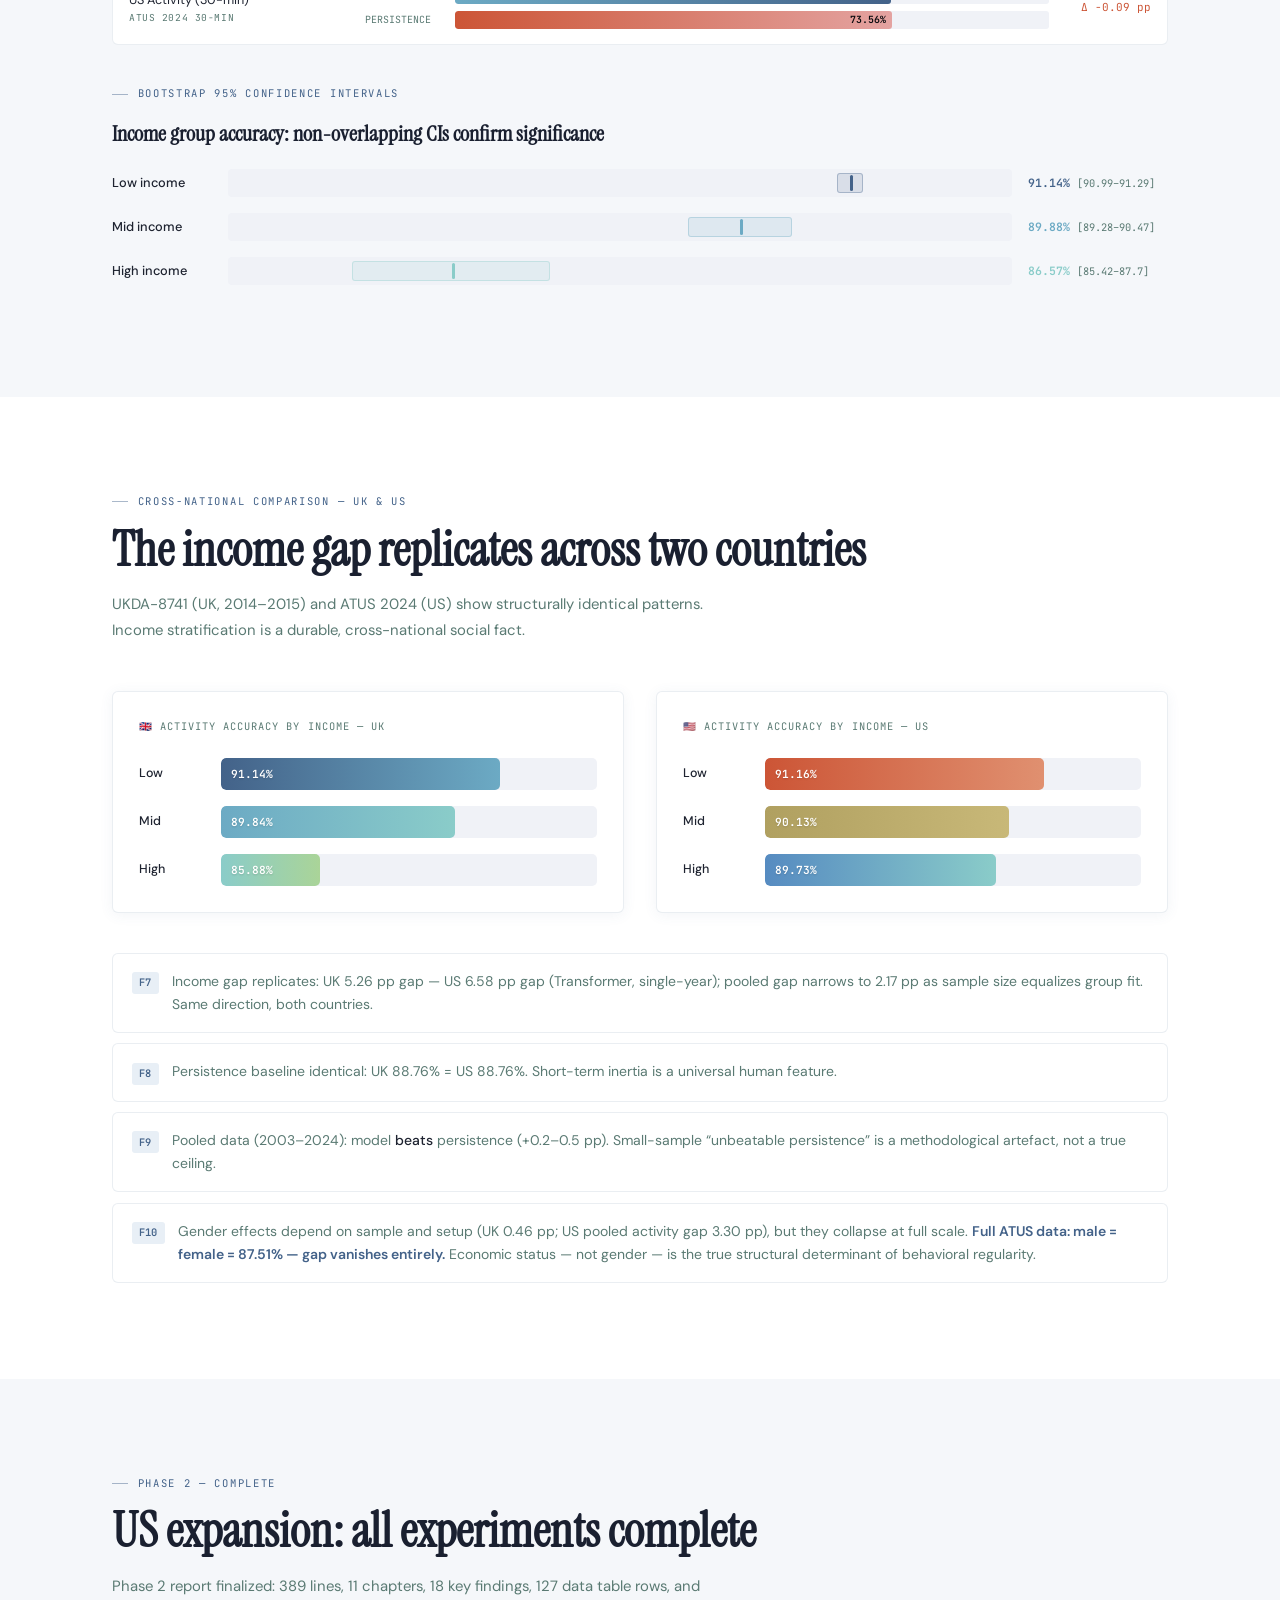
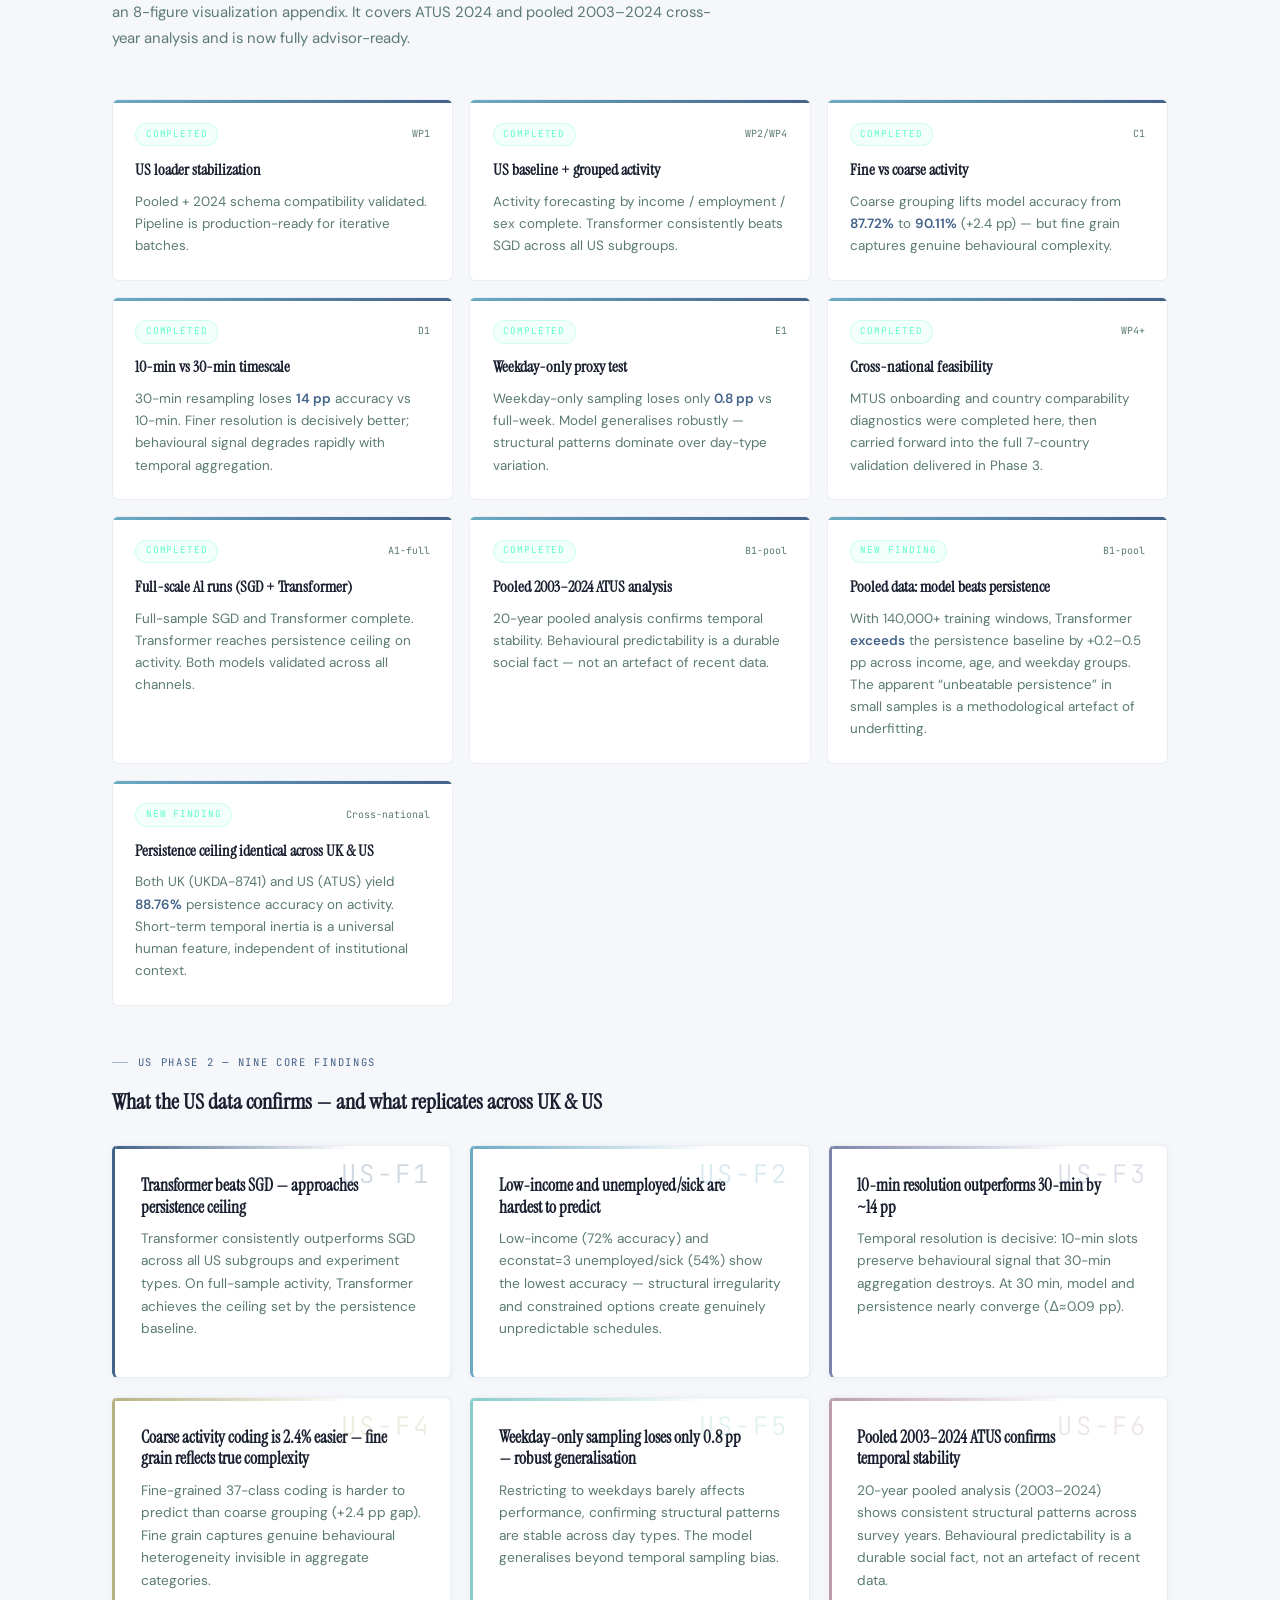
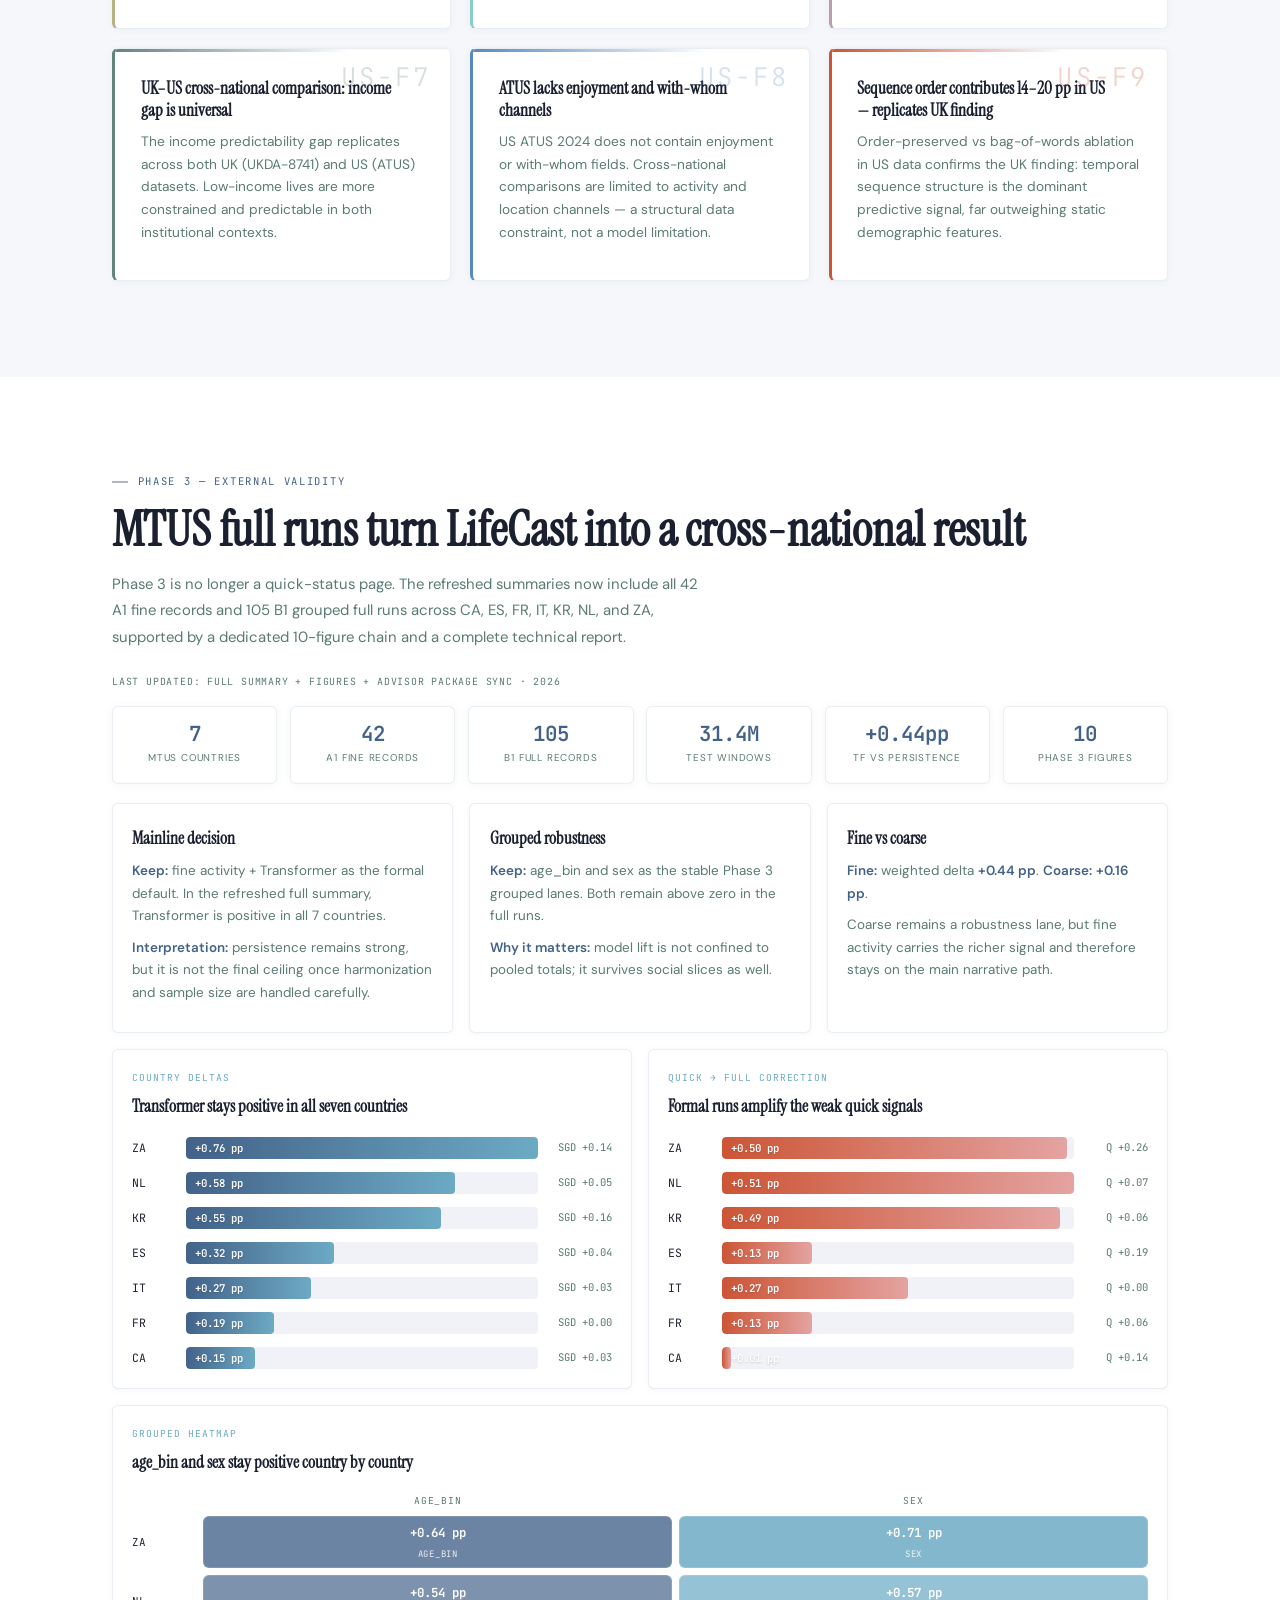
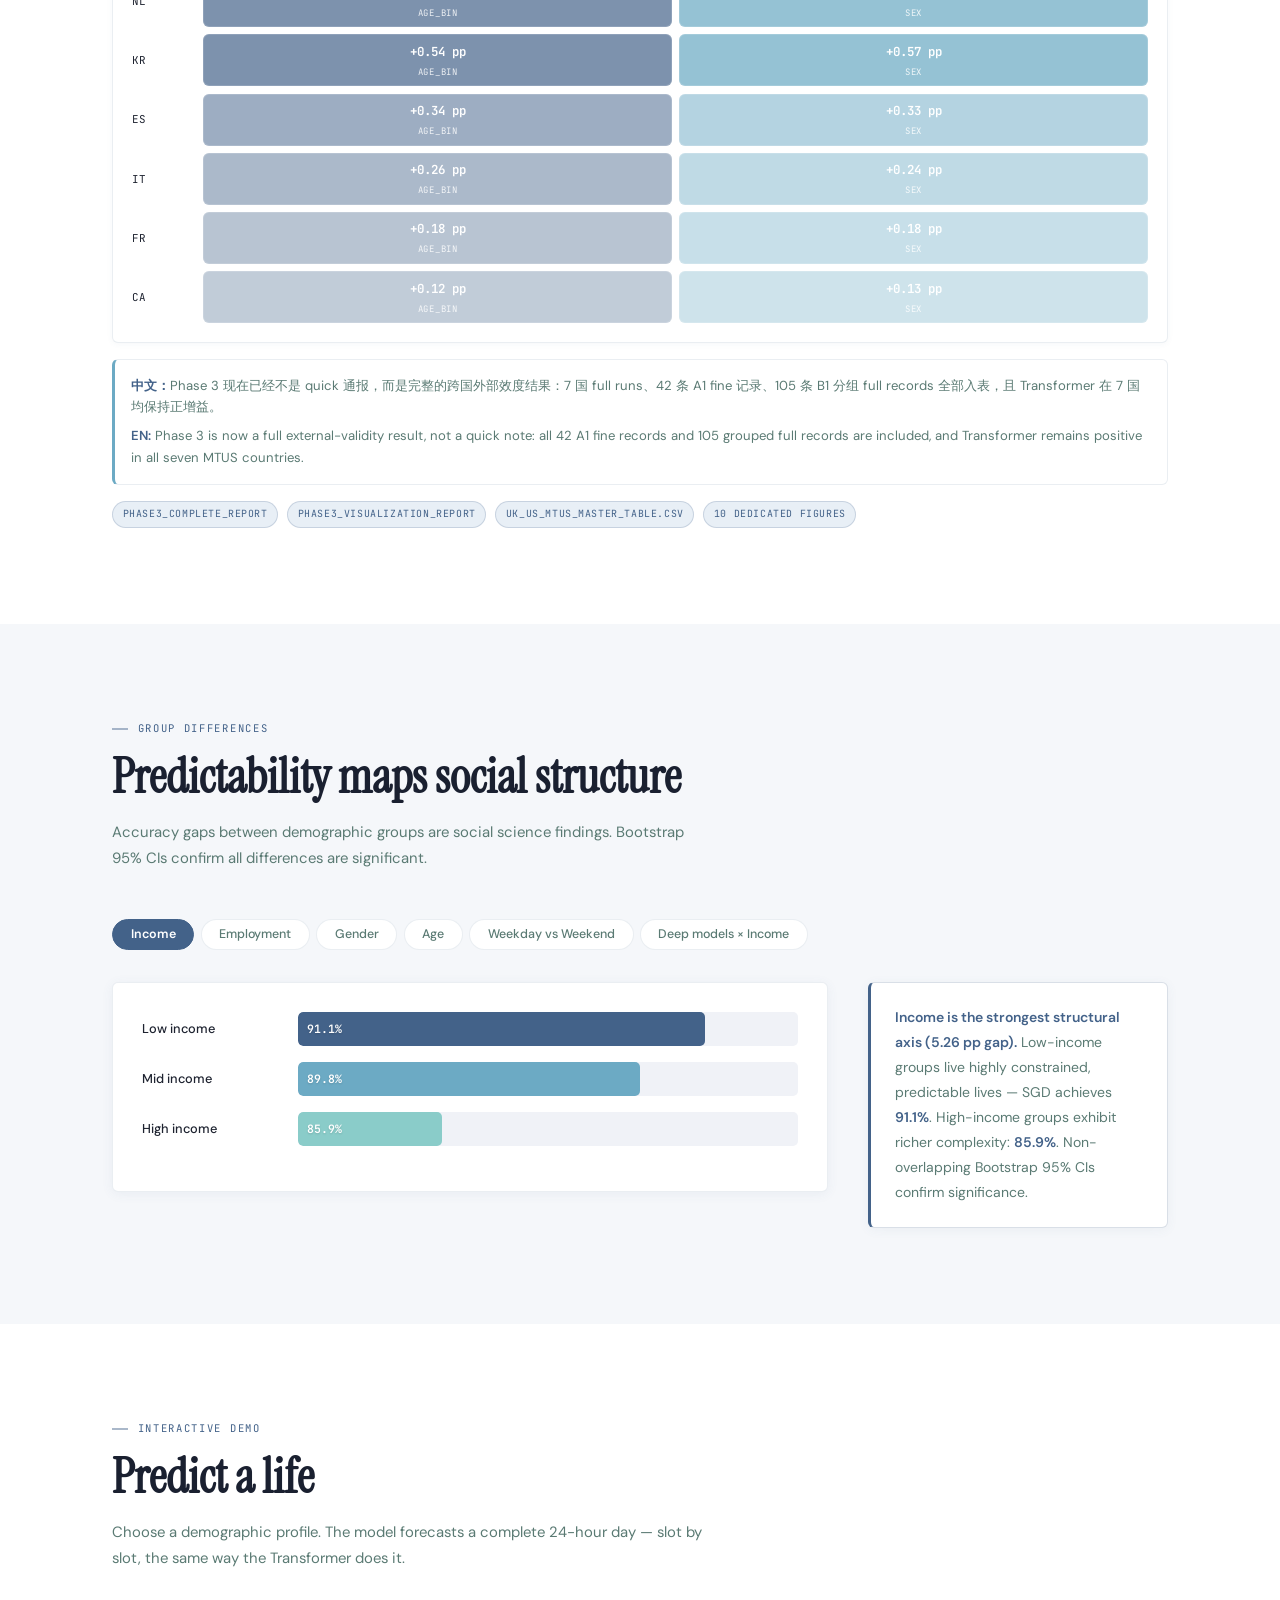
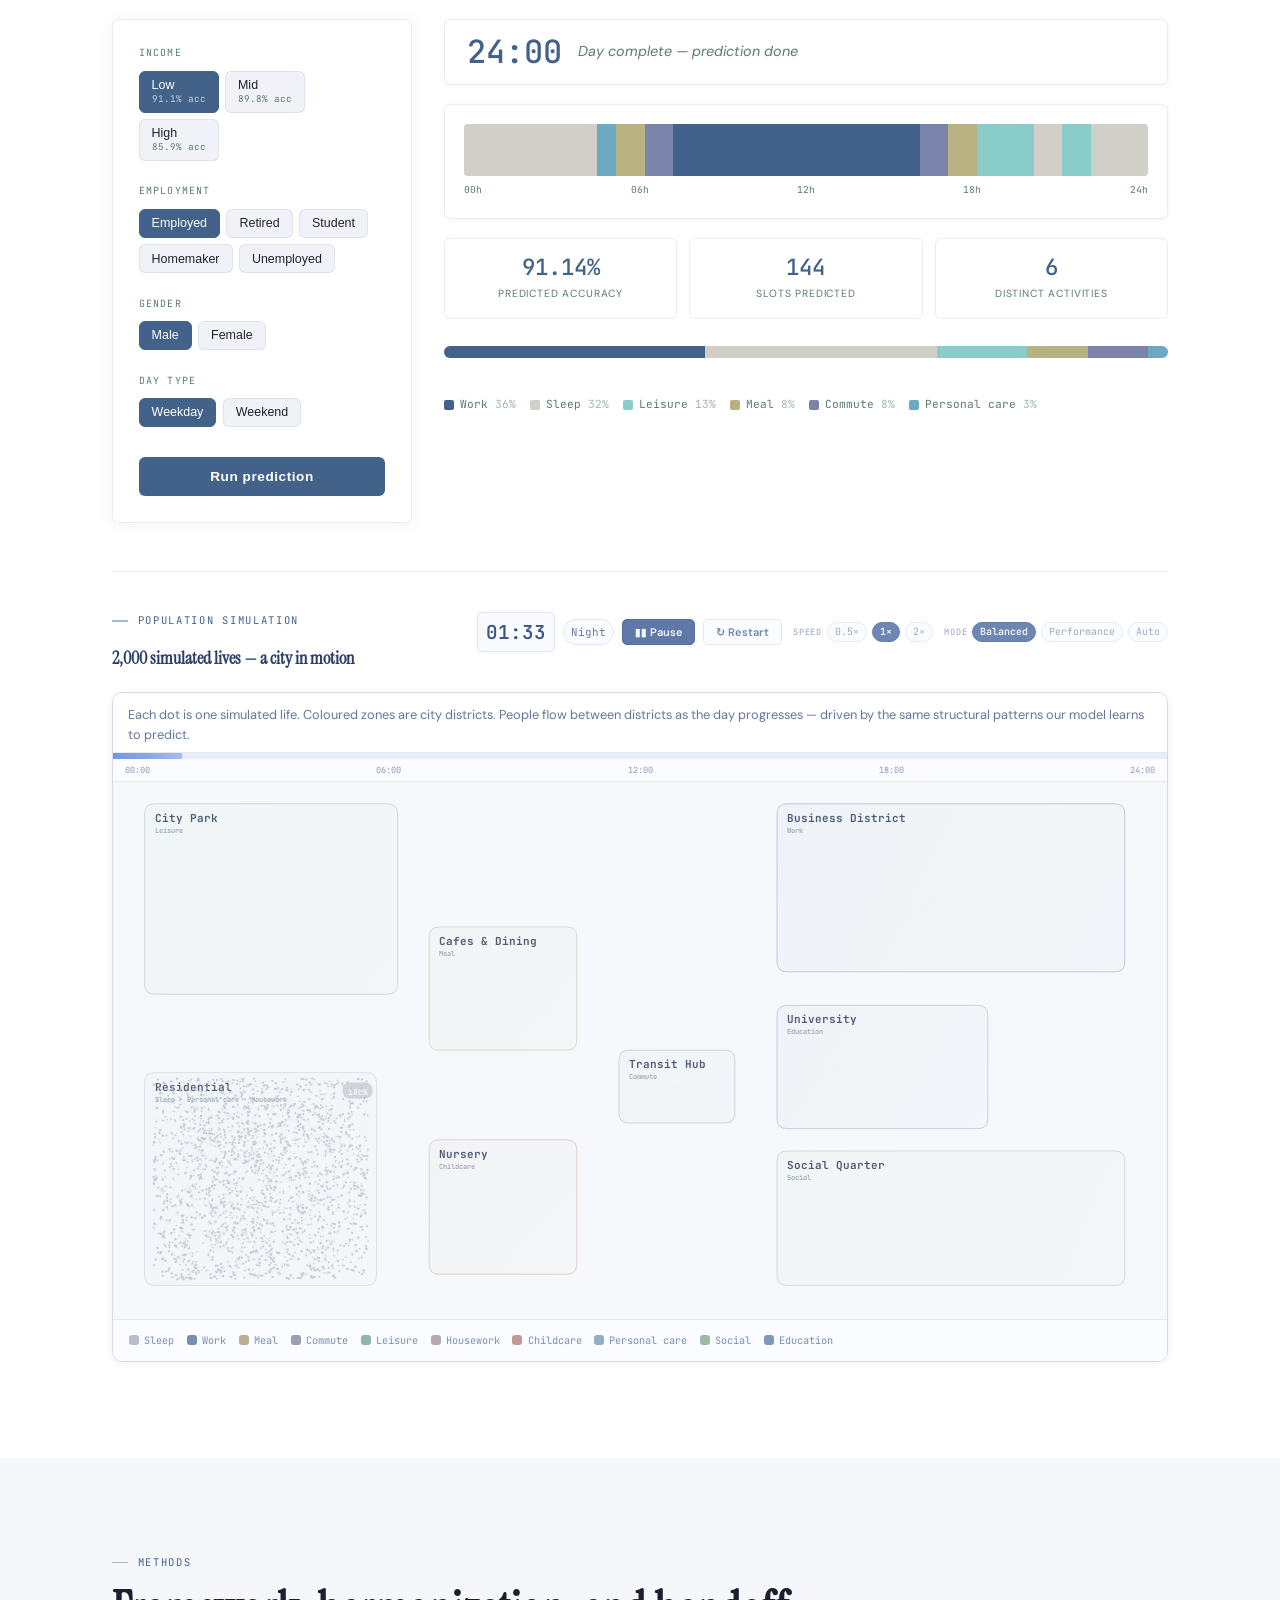
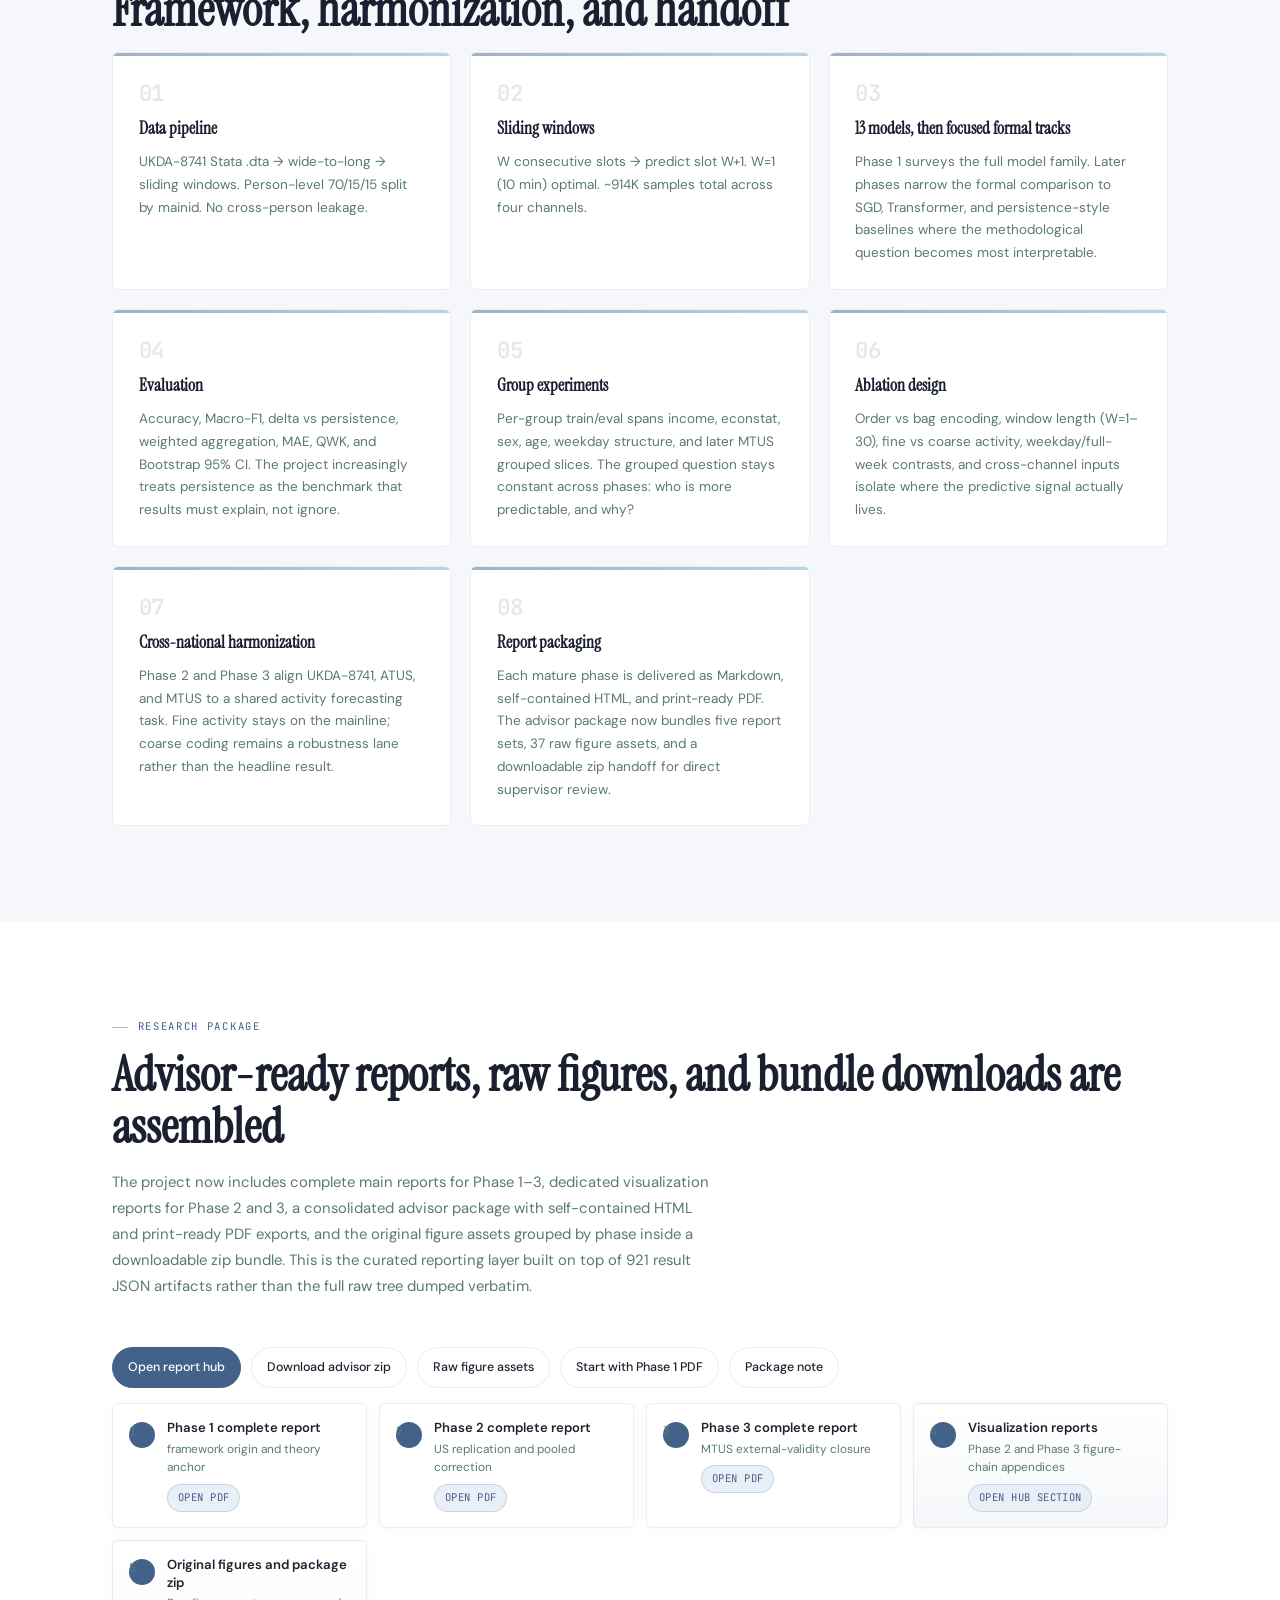
==== commit 0eaf5a6d: "Make experiment footprint visible in reports Clarify that the advisor-facing reports and figure chai" ====
--- a/index.html
+++ b/index.html
@@ -569,7 +569,7 @@
   <div class="container">
     <div class="sec-label">Research Package</div>
     <h2 class="sec-title">Advisor-ready reports, raw figures, and bundle downloads are assembled</h2>
-    <p class="sec-sub">The project now includes complete main reports for Phase 1&ndash;3, dedicated visualization reports for Phase 2 and 3, a consolidated advisor package with self-contained HTML and print-ready PDF exports, and the original figure assets grouped by phase inside a downloadable zip bundle.</p>
+    <p class="sec-sub">The project now includes complete main reports for Phase 1&ndash;3, dedicated visualization reports for Phase 2 and 3, a consolidated advisor package with self-contained HTML and print-ready PDF exports, and the original figure assets grouped by phase inside a downloadable zip bundle. This is the curated reporting layer built on top of 921 result JSON artifacts rather than the full raw tree dumped verbatim.</p>
     <div class="report-toolbar reveal" id="reports-toolbar"></div>
     <div class="report-path reveal" aria-label="Recommended reading order">
       <div class="report-path-step">
@@ -616,7 +616,7 @@
     <div class="report-stats reveal" id="reports-stats"></div>
     <div class="report-grid" id="reports-grid"></div>
     <div class="report-note reveal">
-      <strong>Packaging status.</strong> Markdown remains the editable source, HTML provides offline review, PDF gives a stable supervisor-facing handoff, and the zip bundle preserves the package note plus all phase-grouped raw figure assets.
+      <strong>Packaging status.</strong> Markdown remains the editable source, HTML provides offline review, PDF gives a stable supervisor-facing handoff, and the zip bundle preserves the package note plus all phase-grouped raw figure assets. The visible report cards are intentionally the final evidence surface, while the underlying project now spans 921 result JSON artifacts.
     </div>
   </div>
 </section>
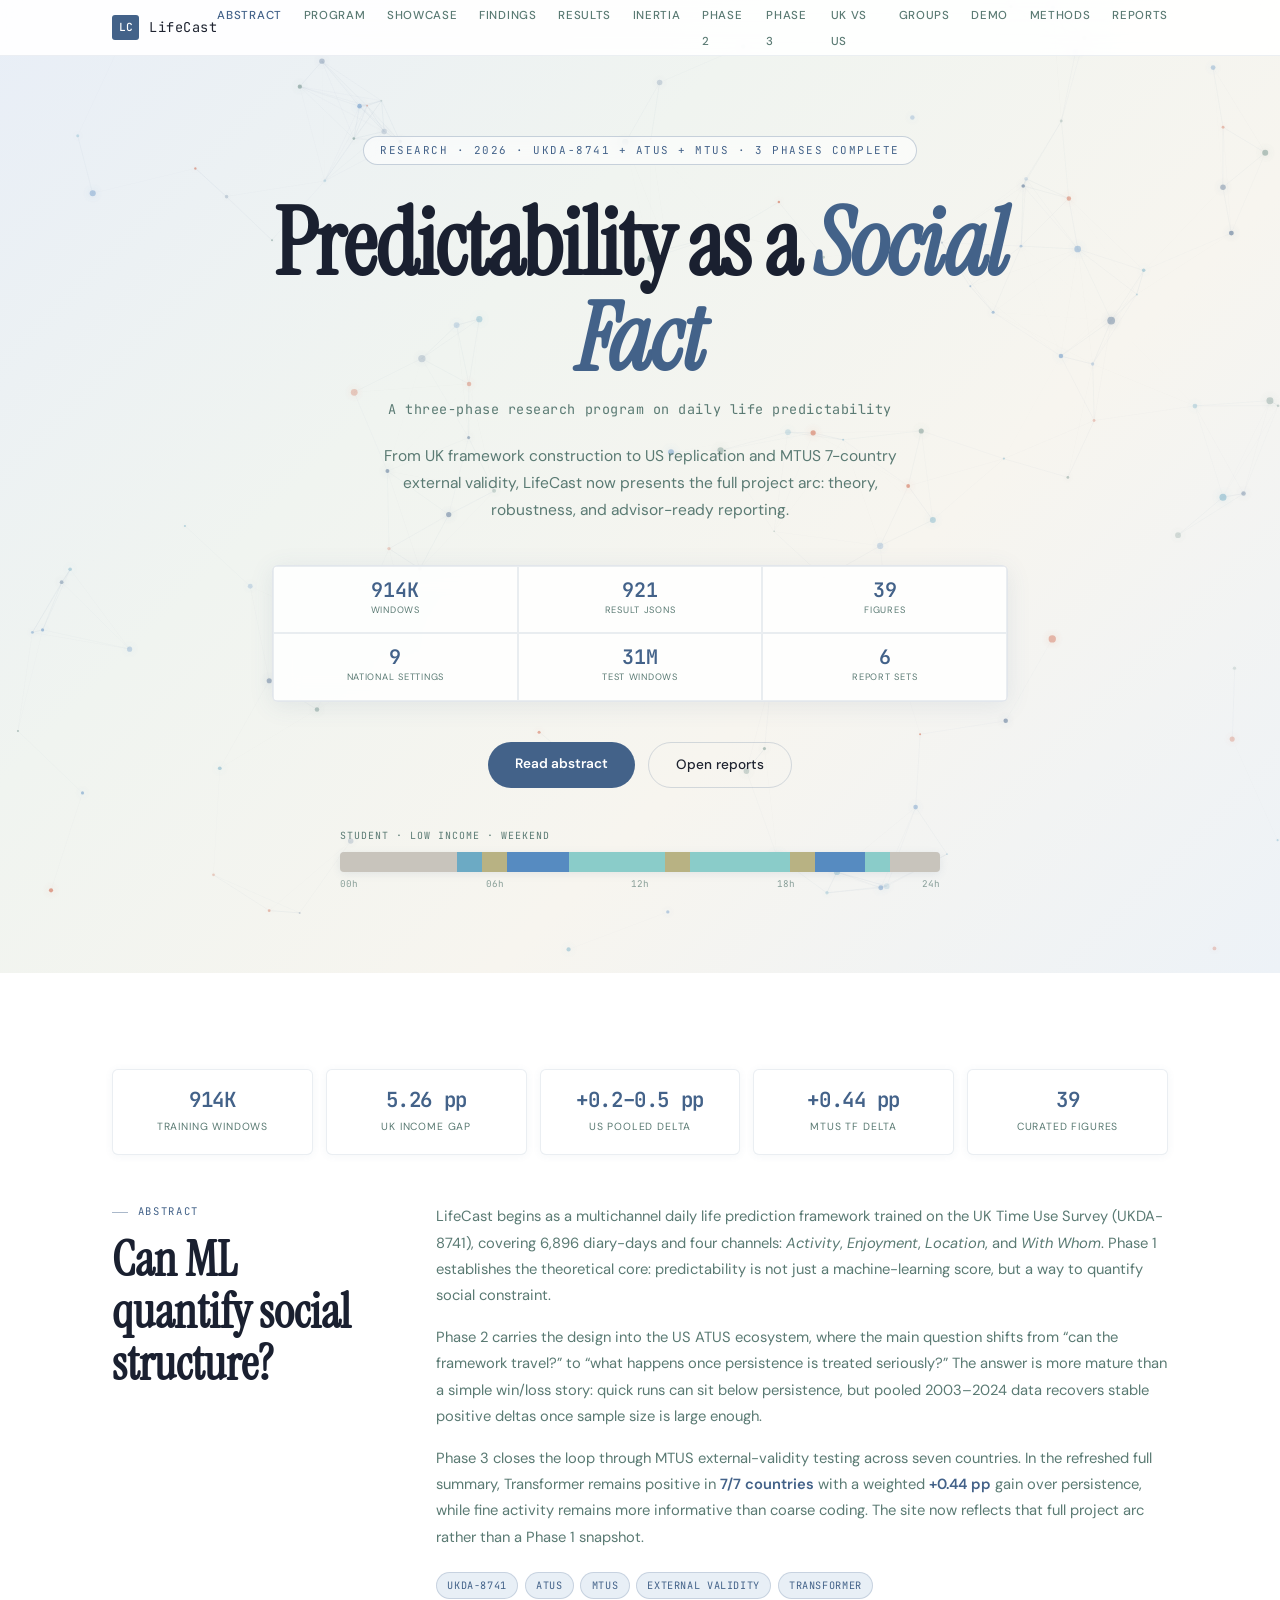
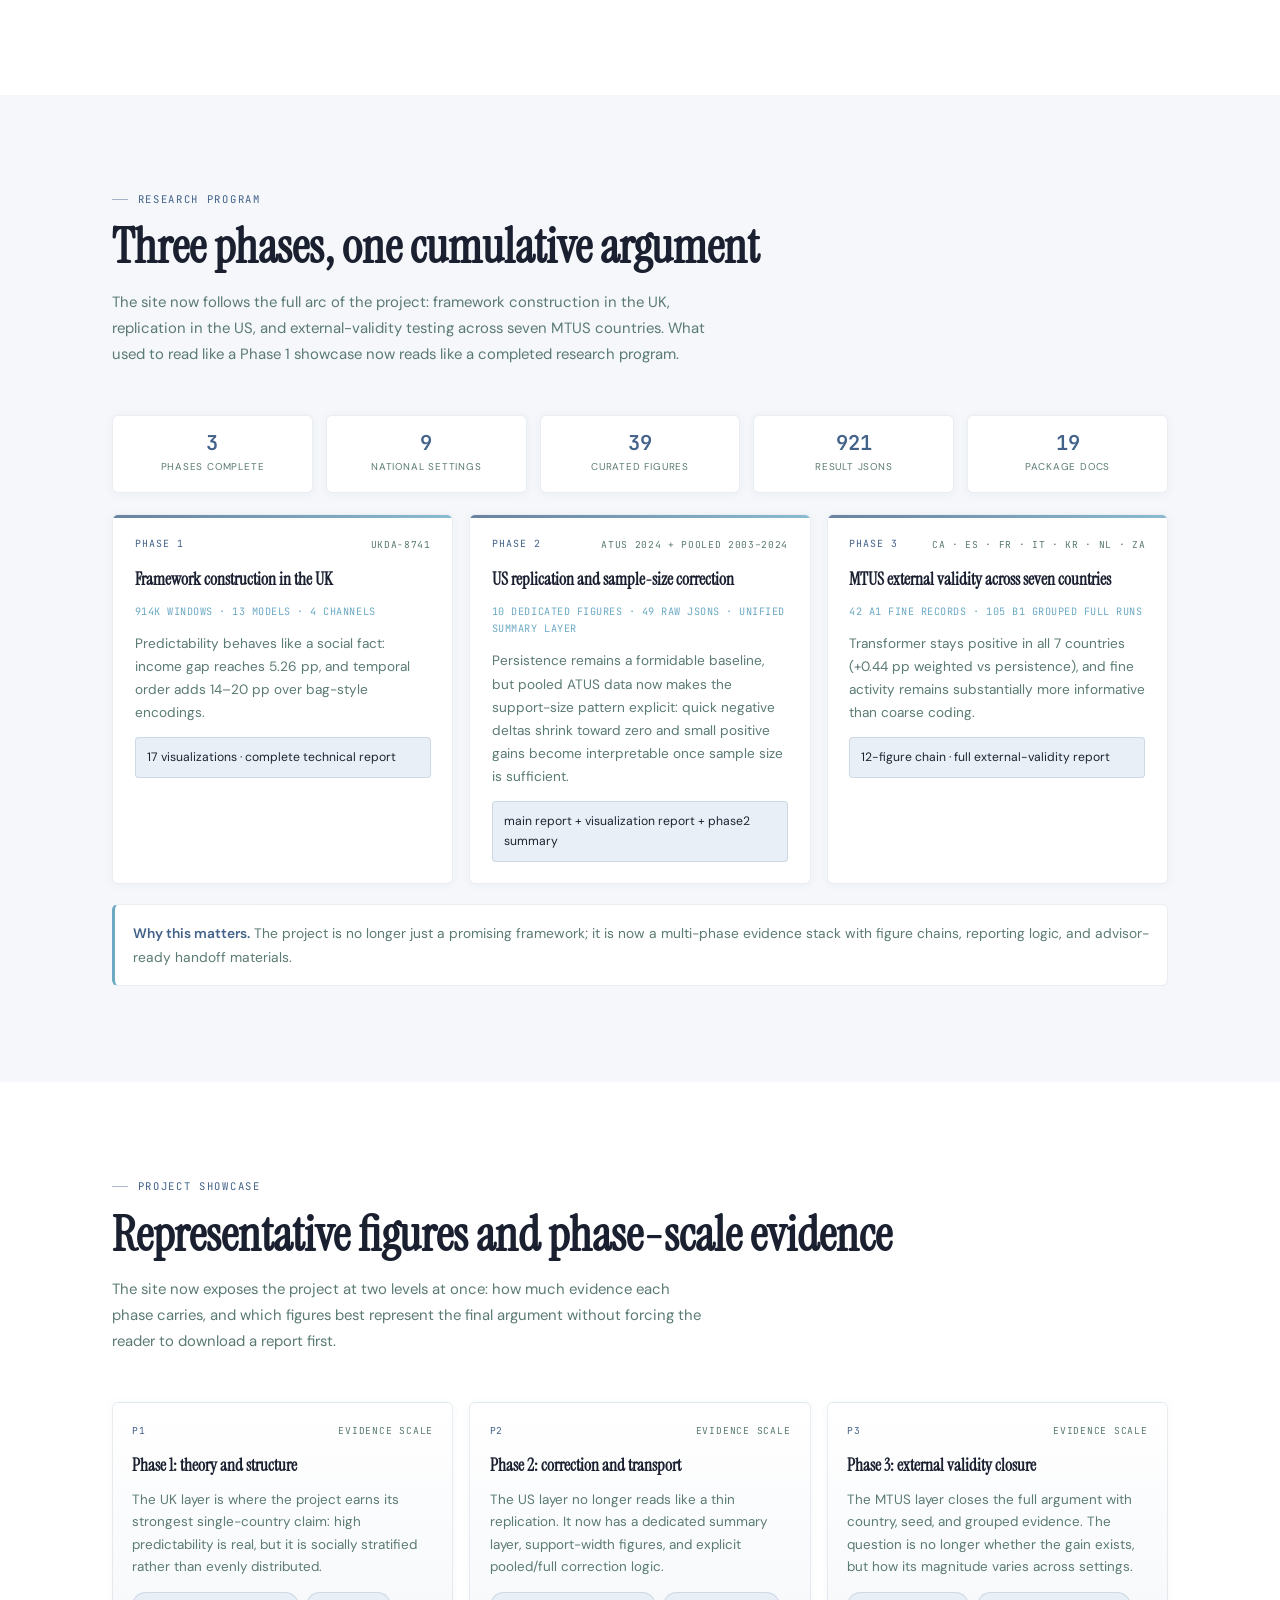
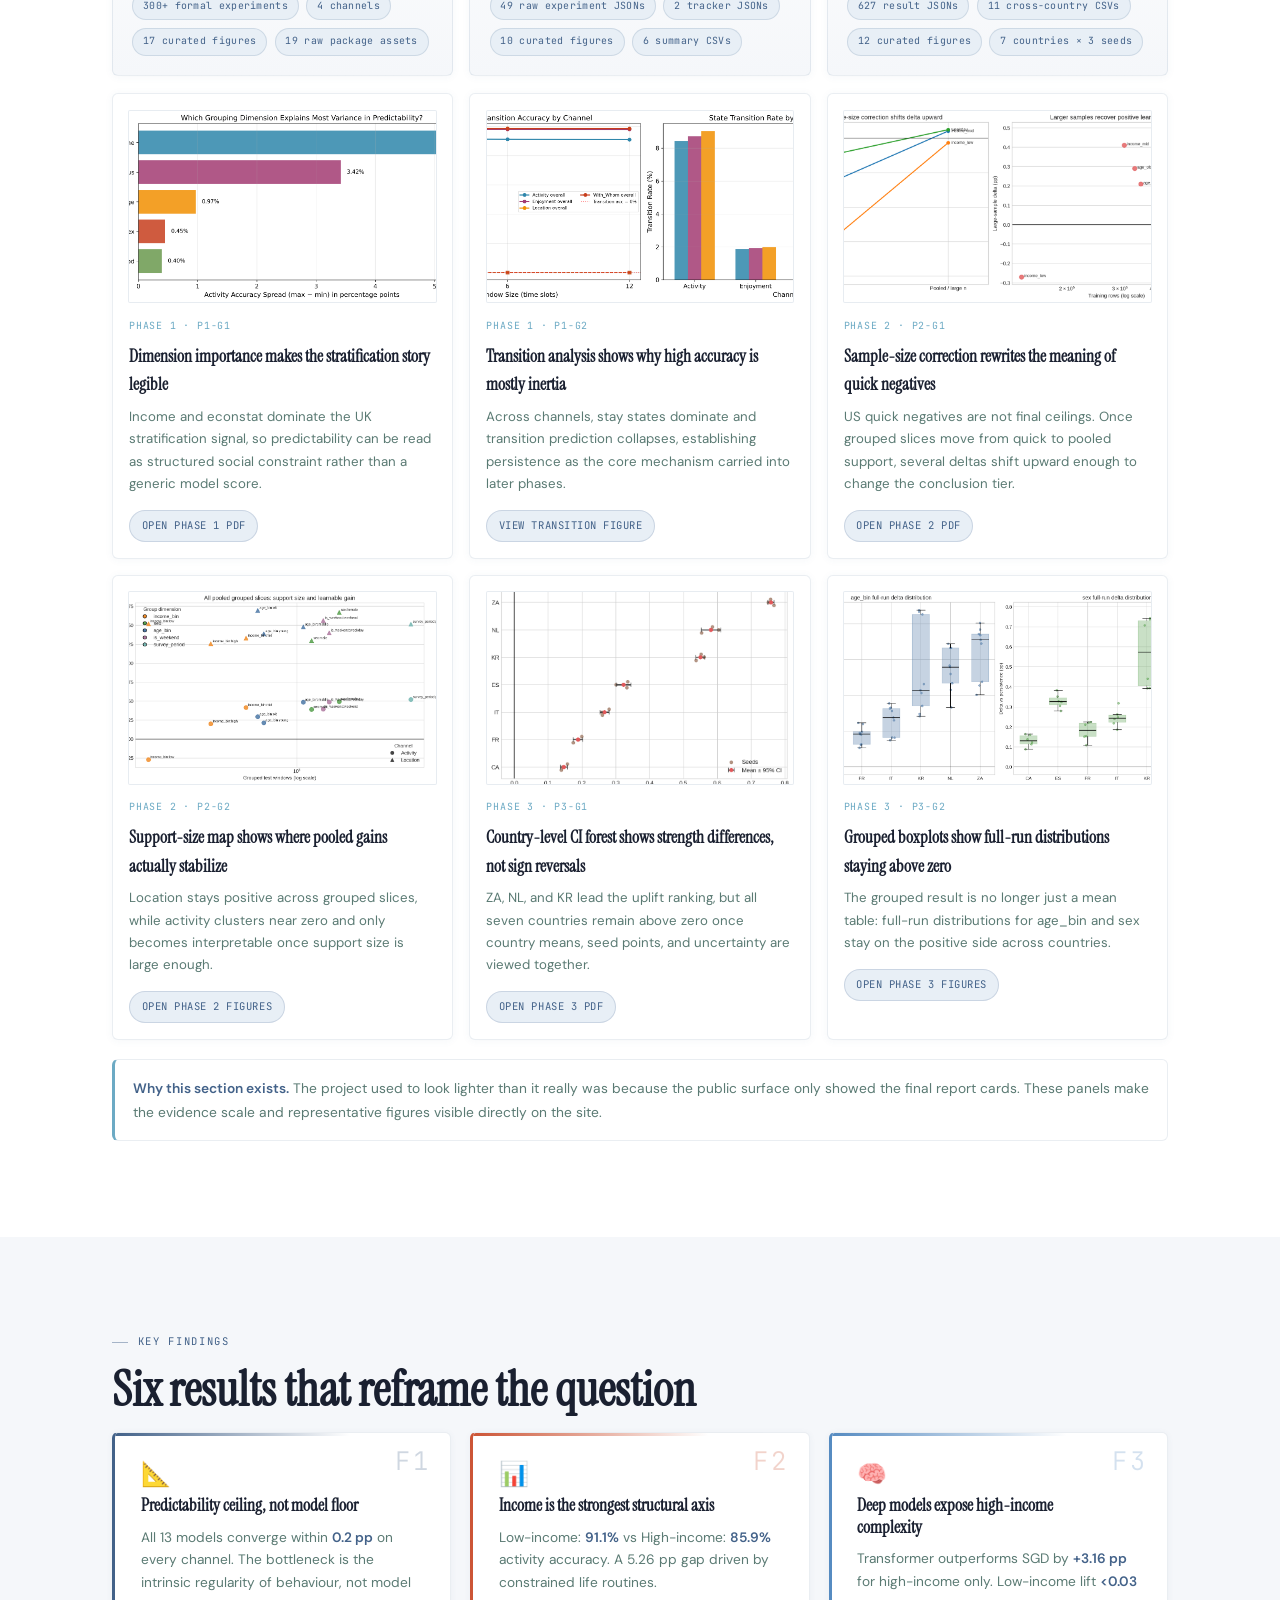
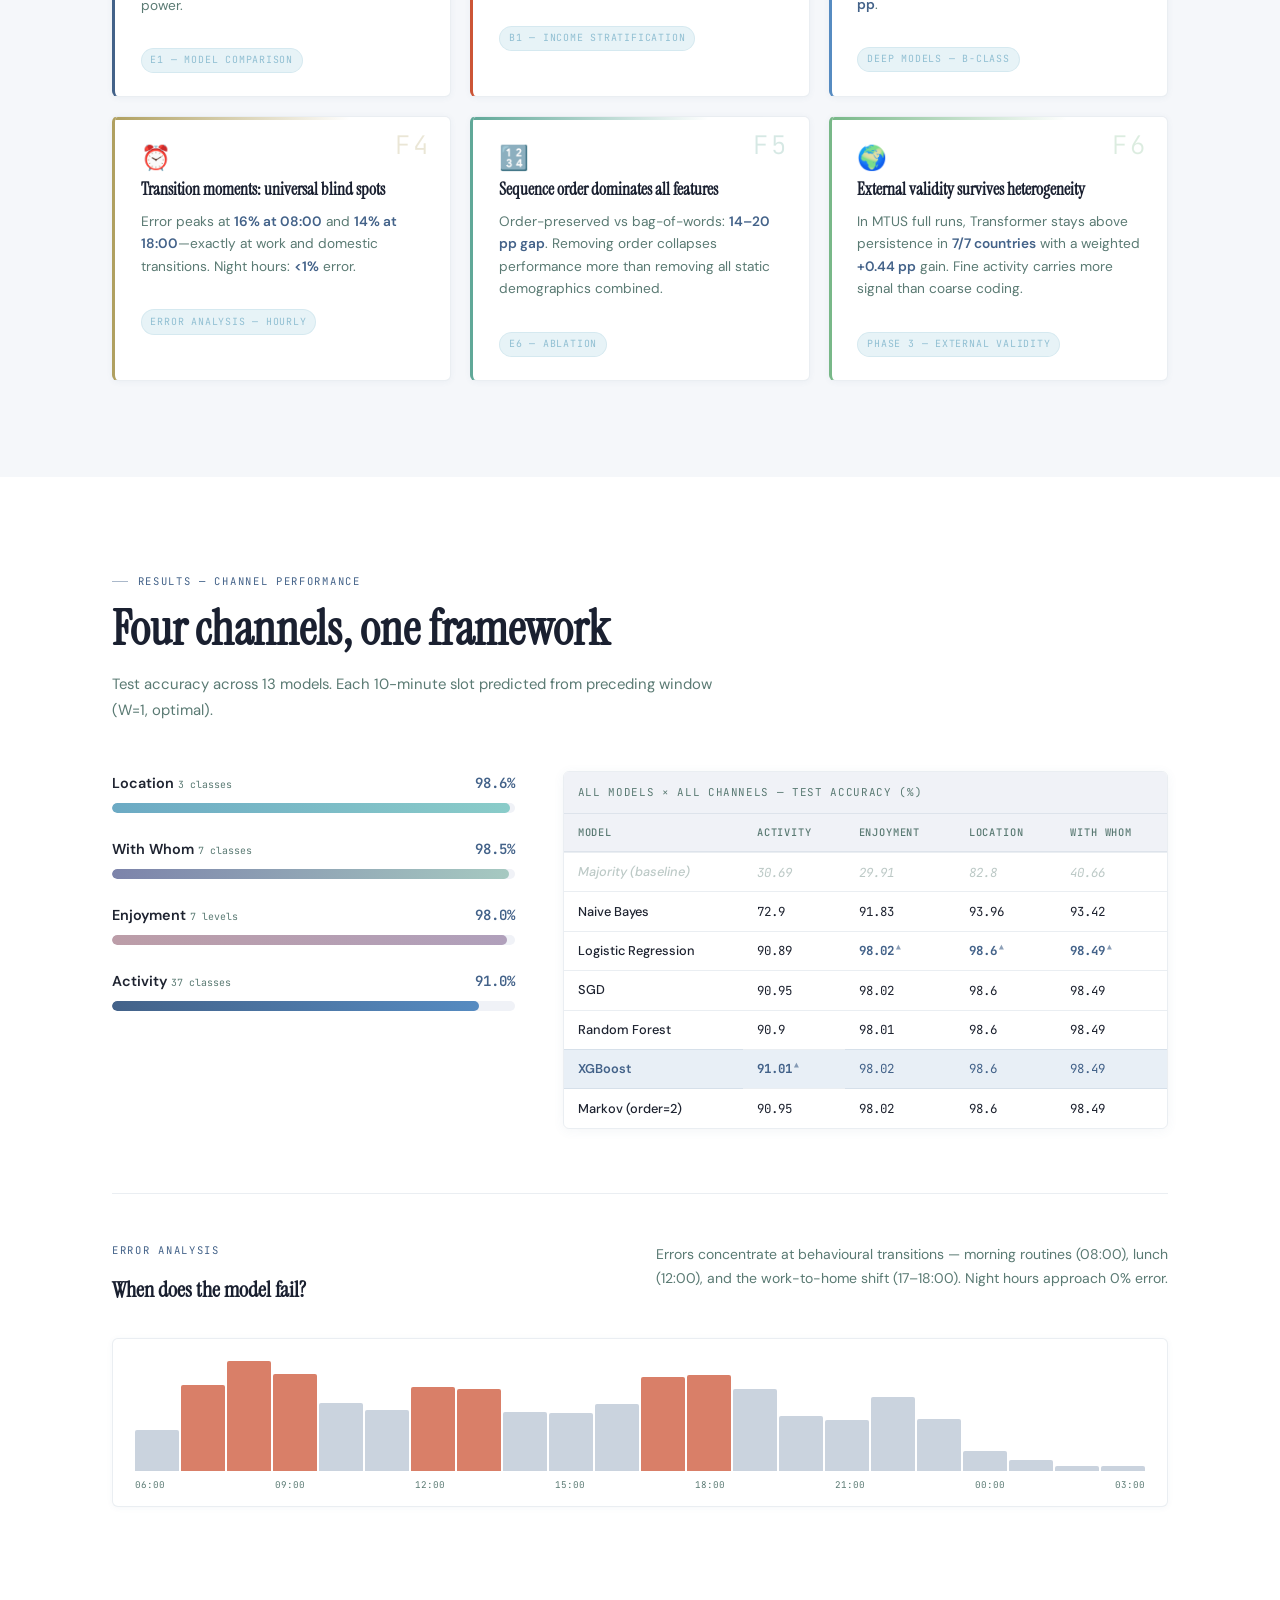
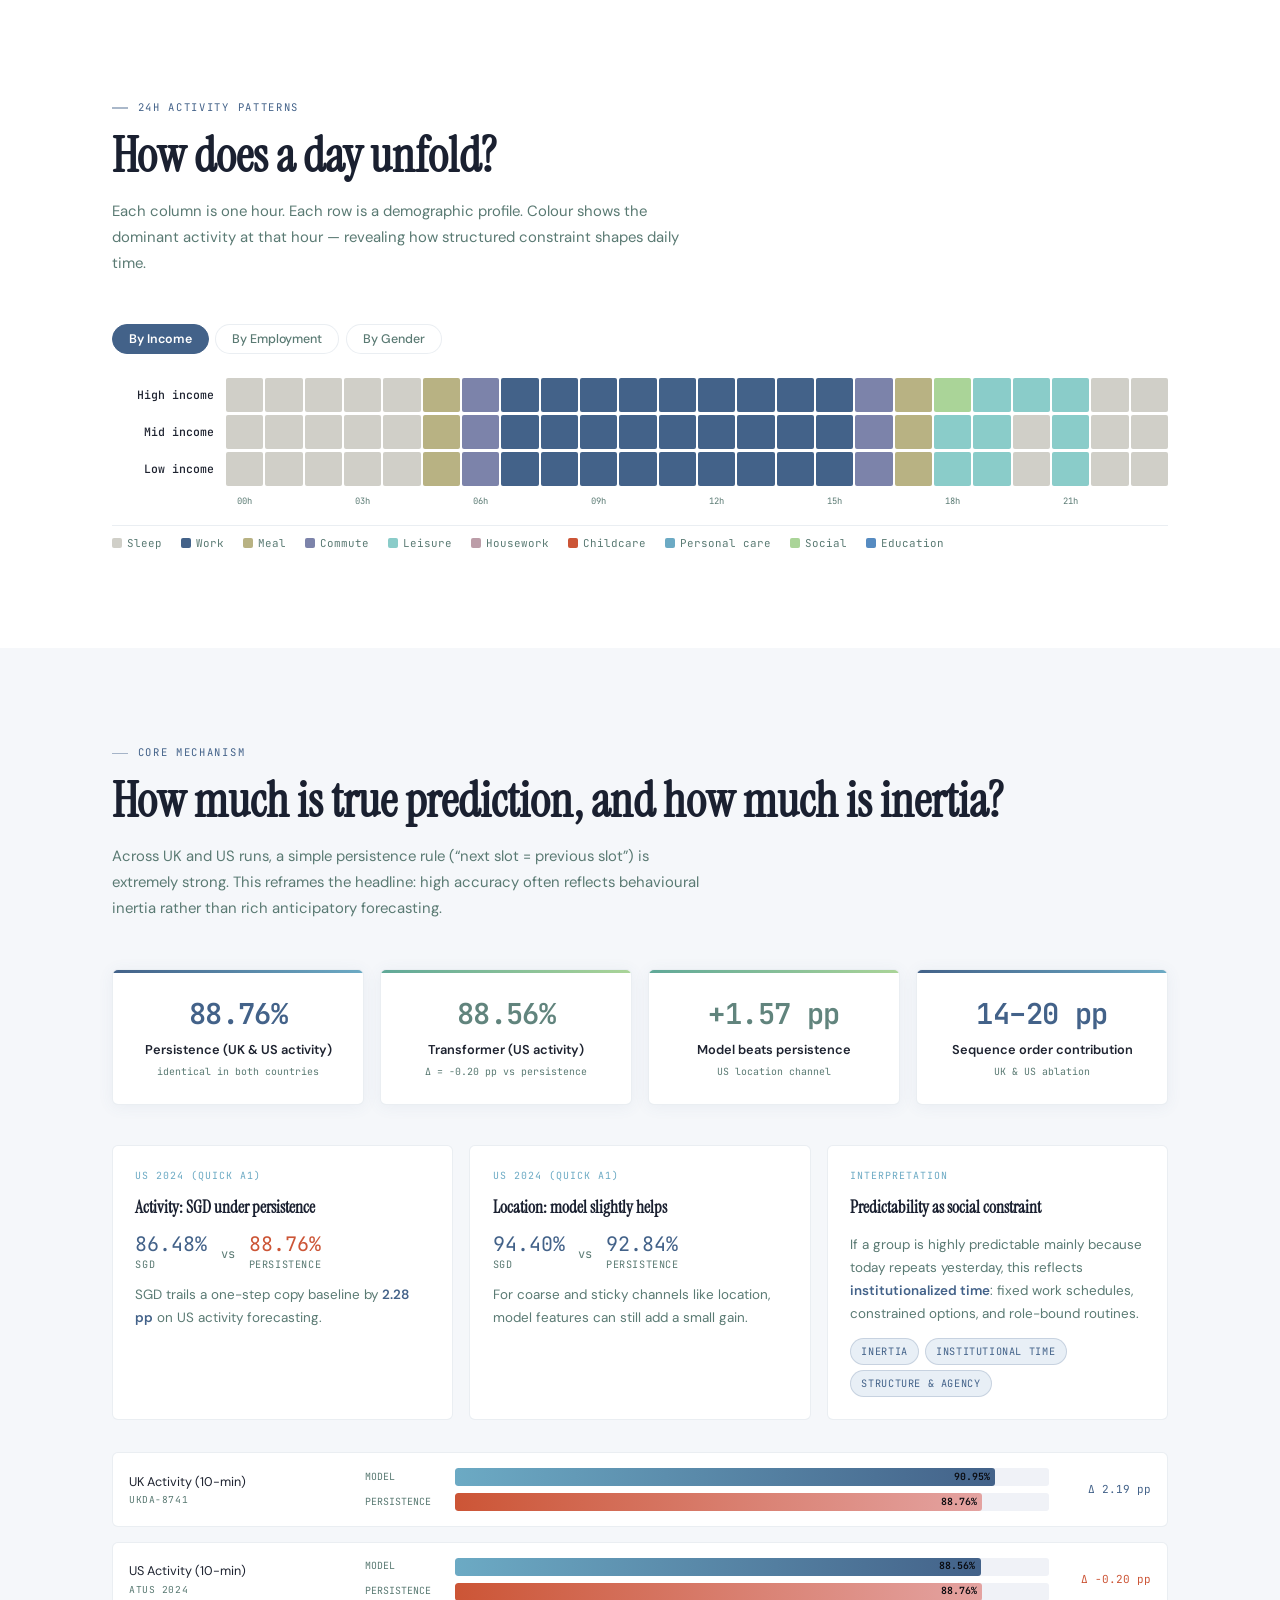
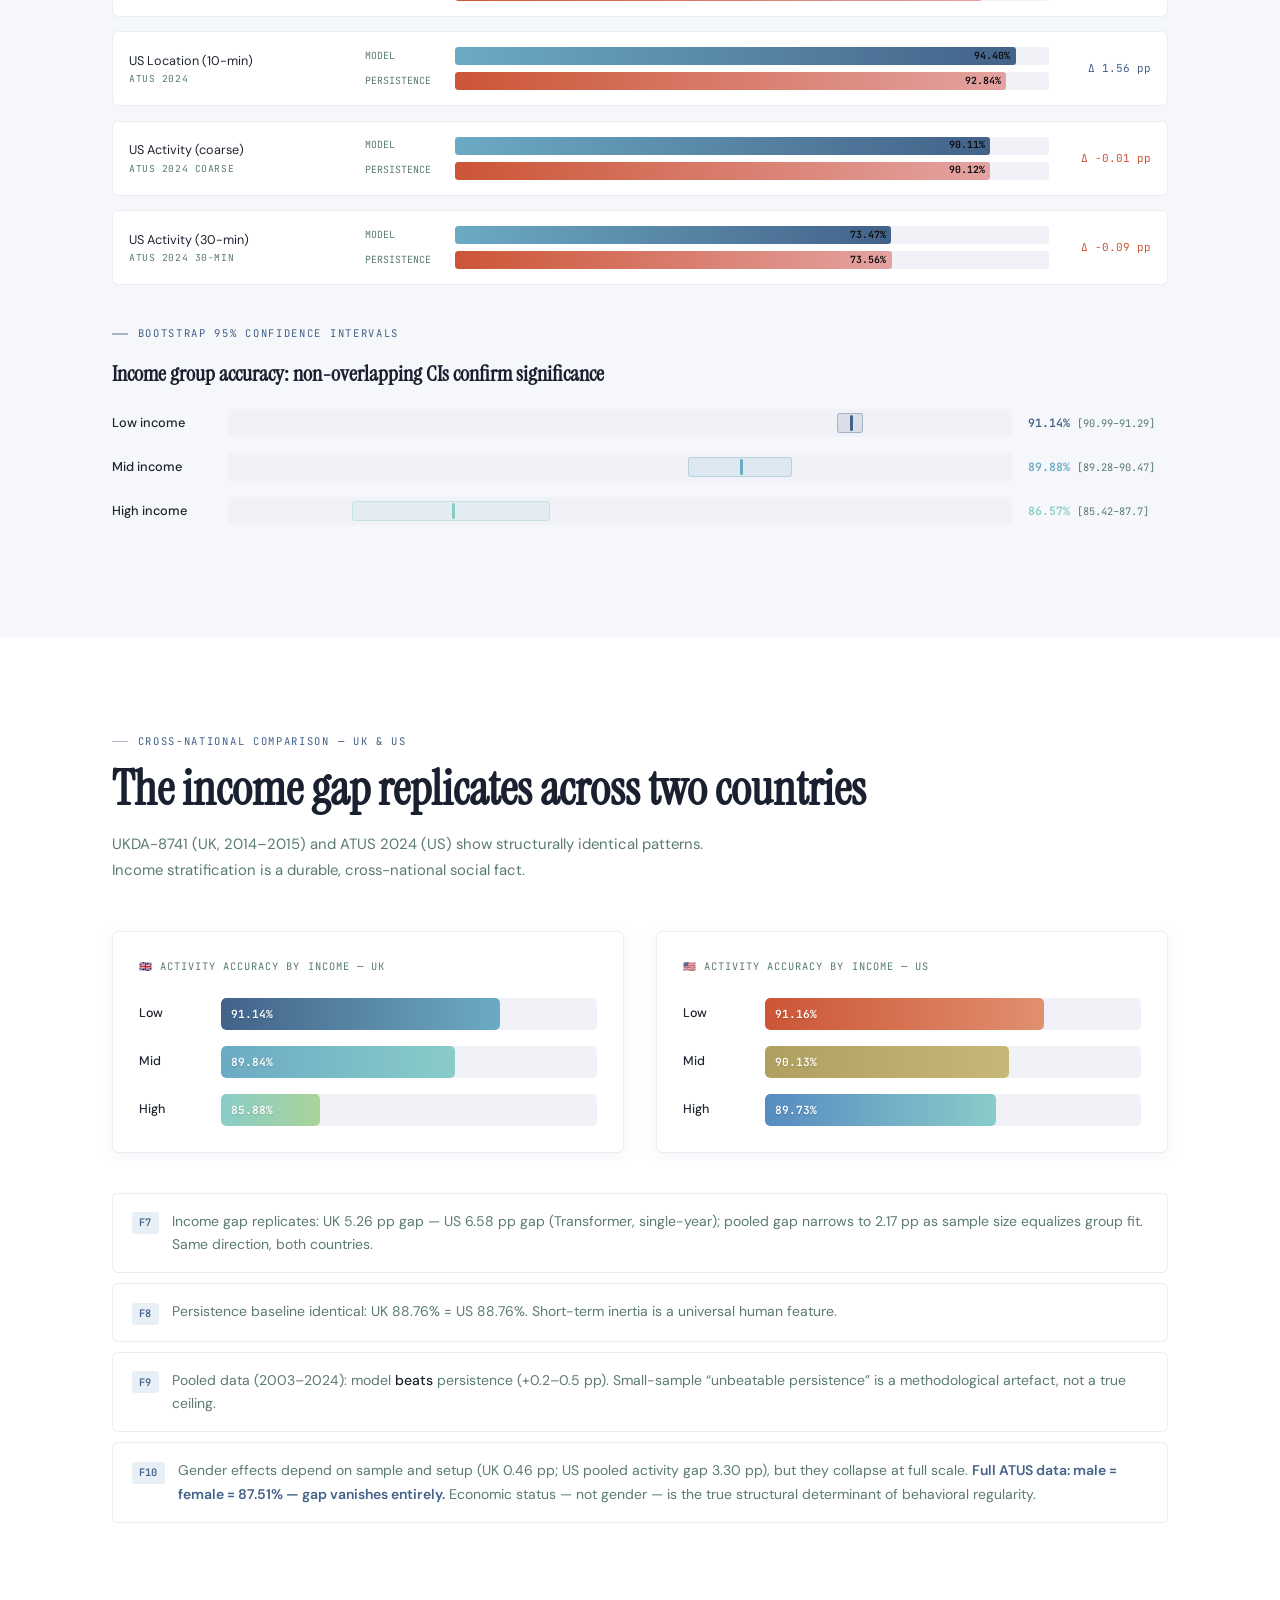
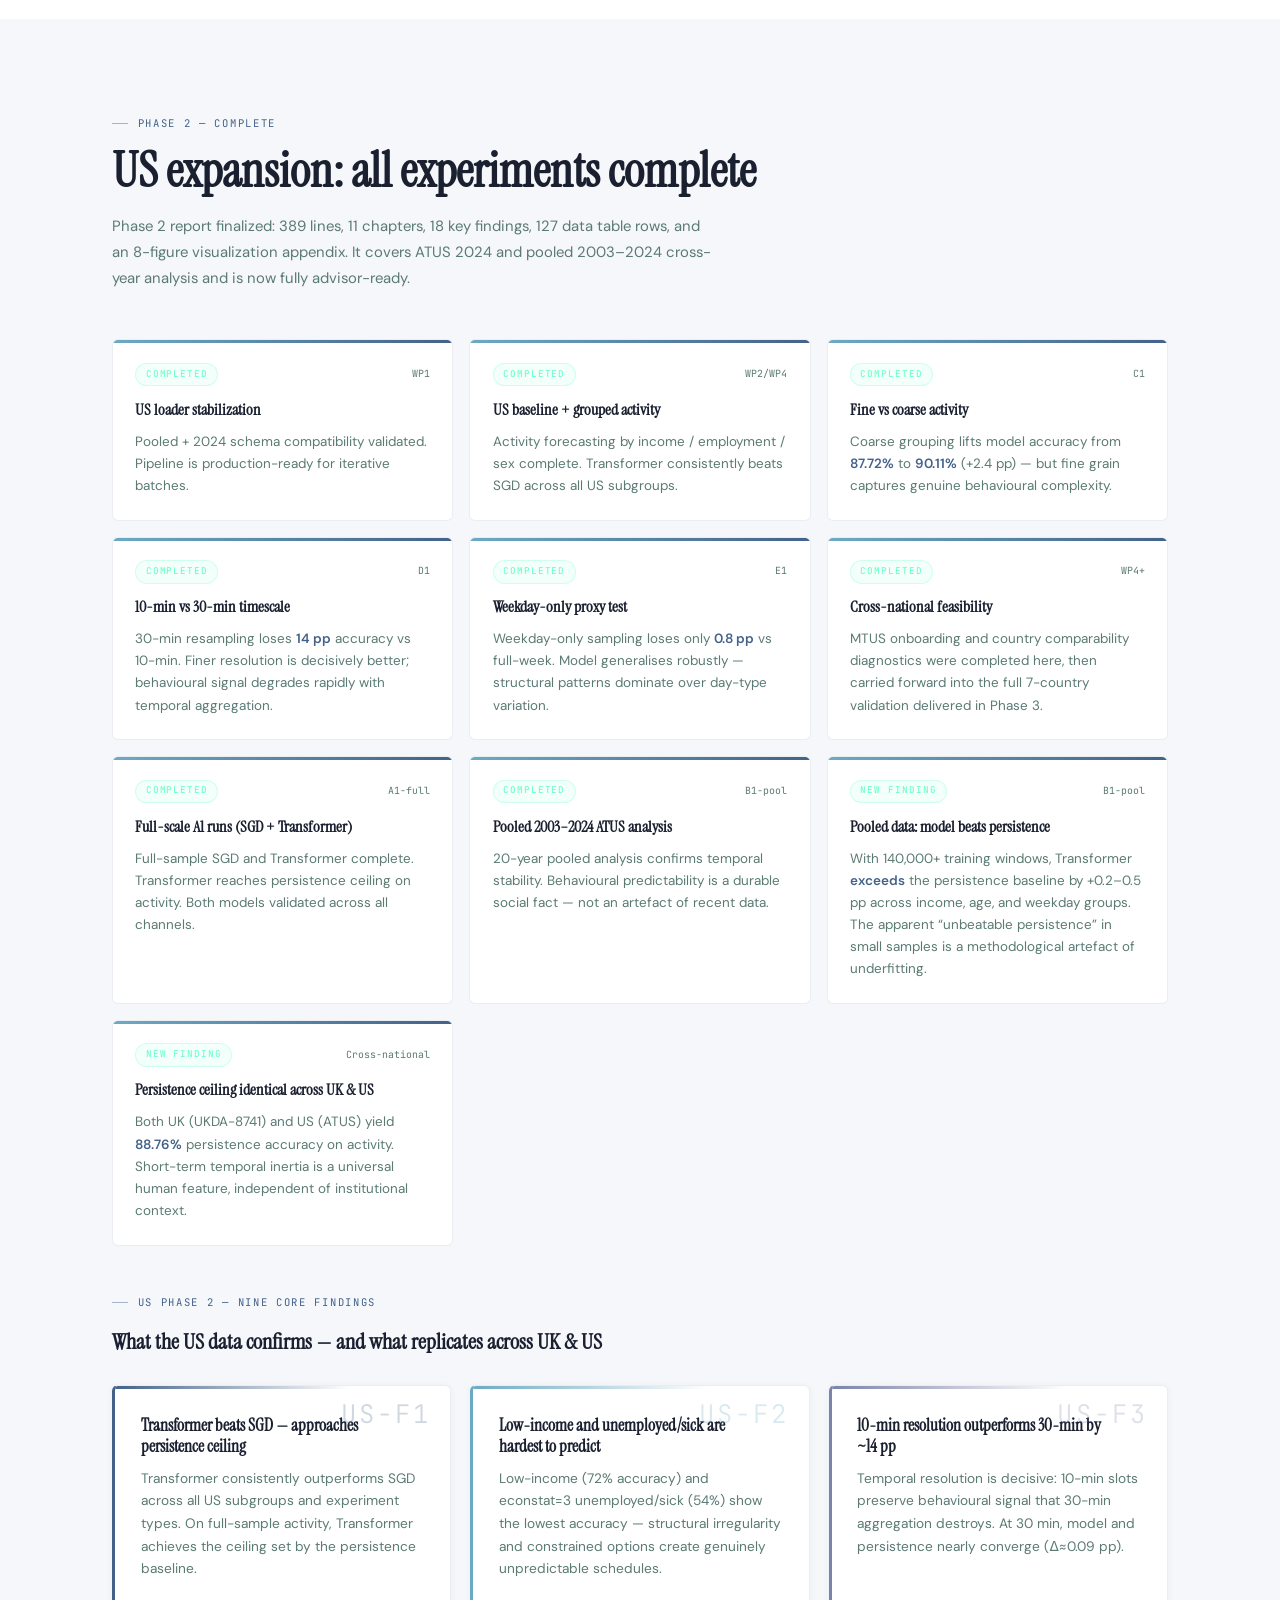
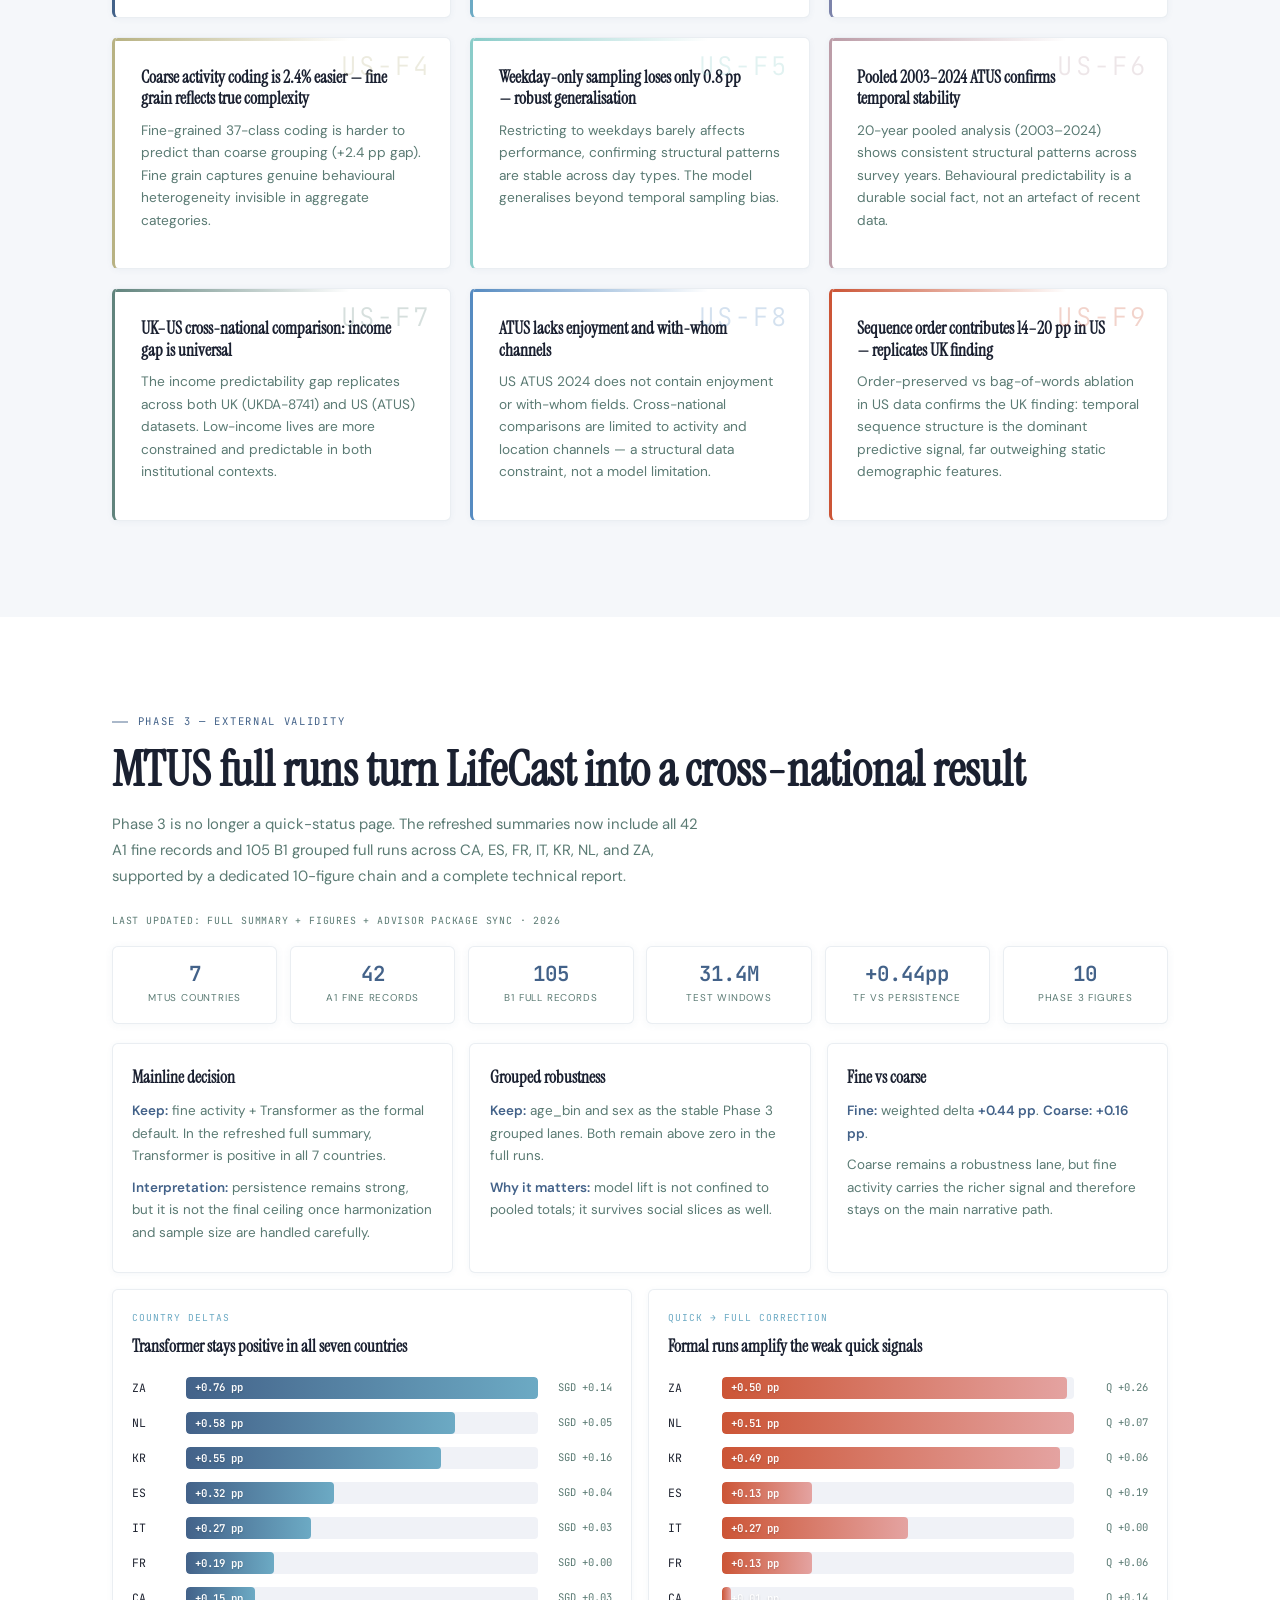
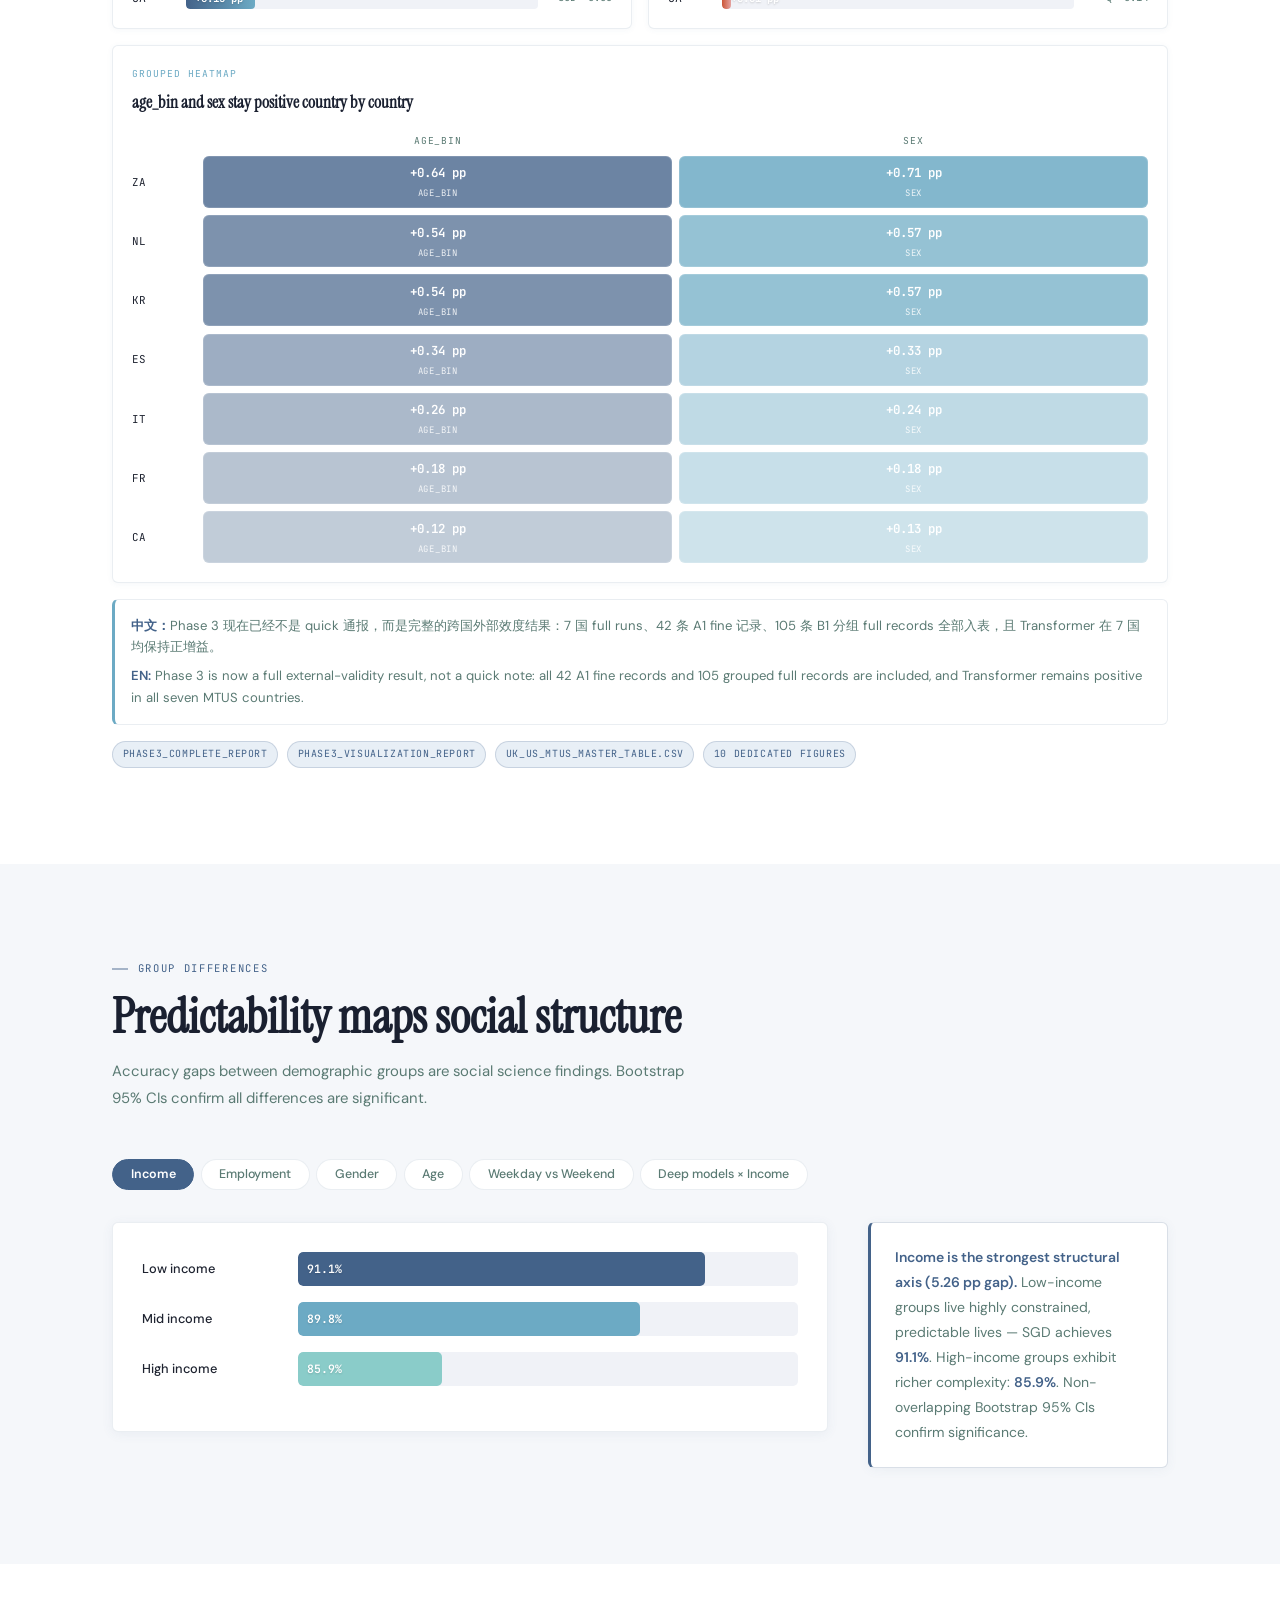
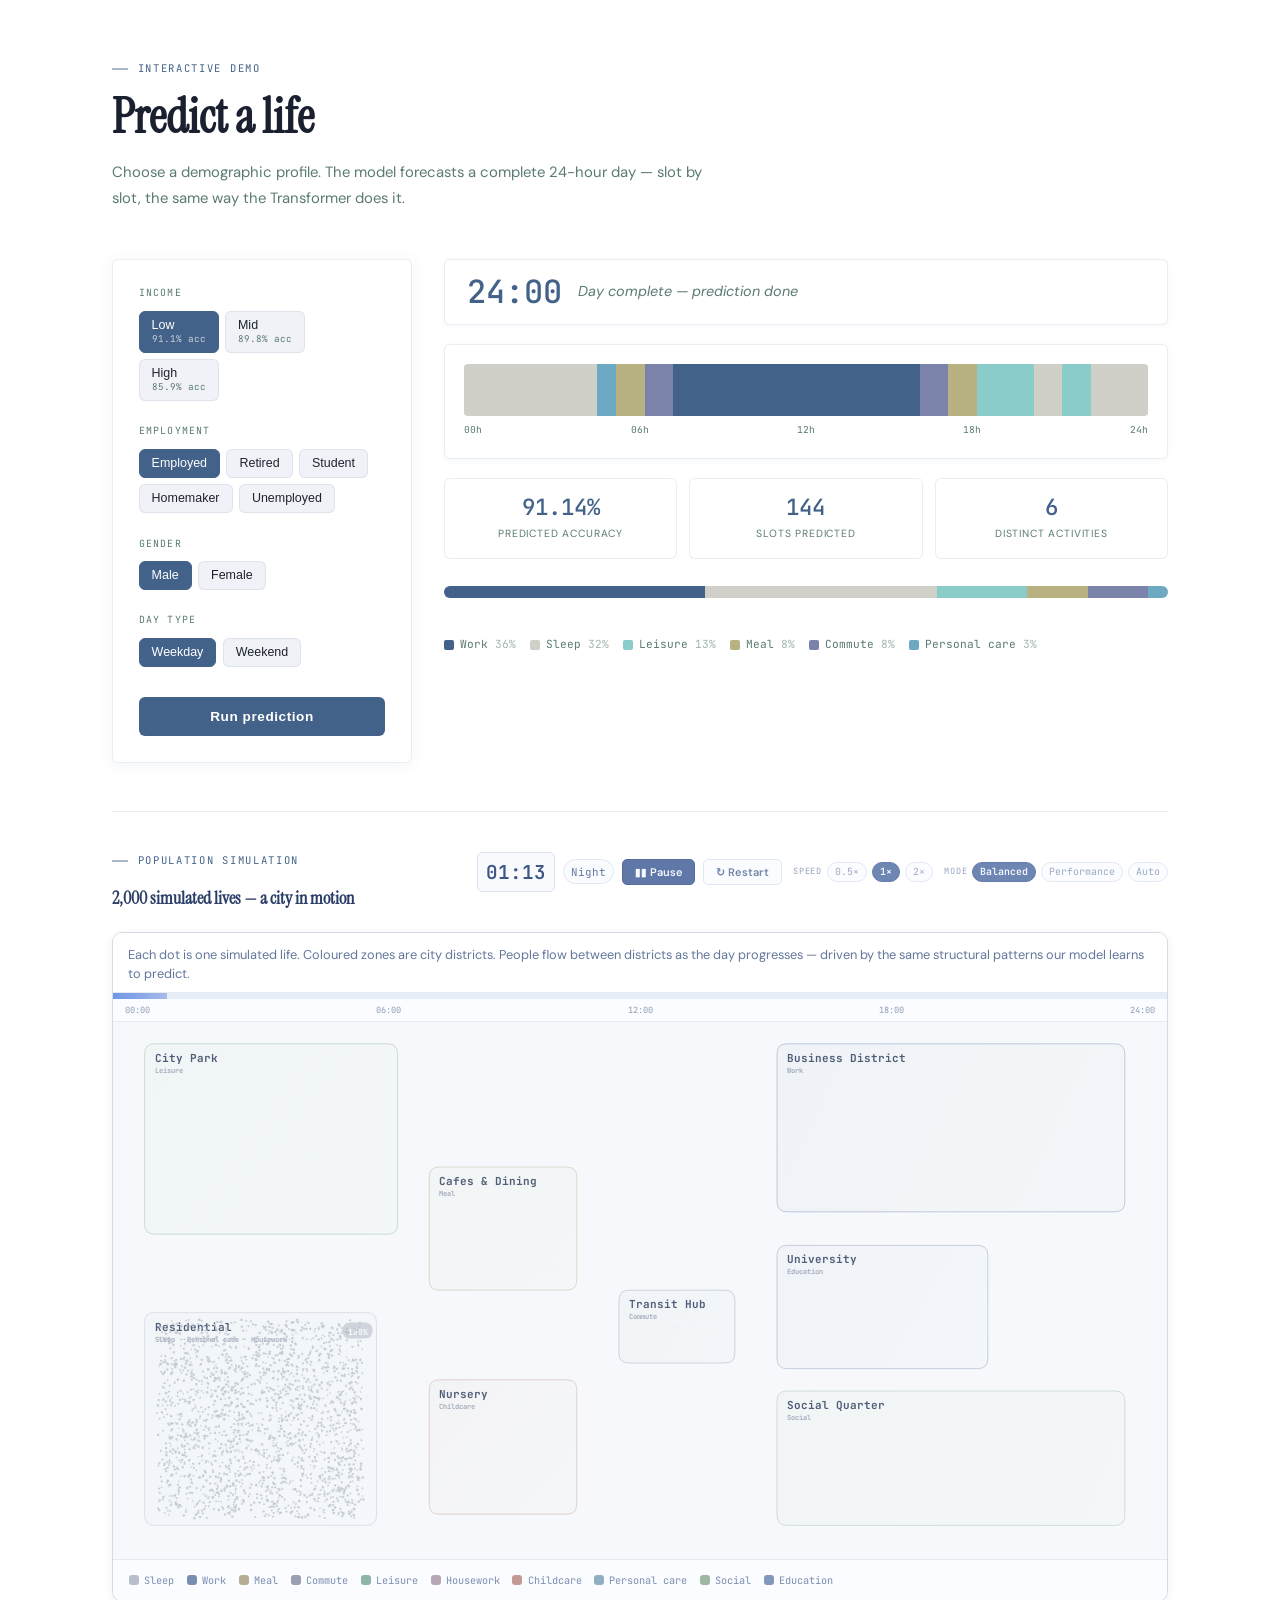
==== commit c5023509: "Close research-complete handoff across site and package Bring the advisor package, site showcase, an" ====
--- a/index.html
+++ b/index.html
@@ -61,6 +61,7 @@
     <ul class="nav-links" id="nav-links">
       <li><a href="#abstract">Abstract</a></li>
       <li><a href="#program">Program</a></li>
+      <li><a href="#showcase">Showcase</a></li>
       <li><a href="#findings">Findings</a></li>
       <li><a href="#results">Results</a></li>
       <li><a href="#inertia">Inertia</a></li>
@@ -85,15 +86,15 @@
     <div class="hero-meta">
       <div class="hm"><span class="hm-v">914K</span><span class="hm-k">windows</span></div>
       <div class="hm-sep"></div>
-      <div class="hm"><span class="hm-v">300+</span><span class="hm-k">experiments</span></div>
+      <div class="hm"><span class="hm-v">921</span><span class="hm-k">result JSONs</span></div>
       <div class="hm-sep"></div>
-      <div class="hm"><span class="hm-v">35</span><span class="hm-k">figures</span></div>
+      <div class="hm"><span class="hm-v">39</span><span class="hm-k">figures</span></div>
       <div class="hm-sep"></div>
       <div class="hm"><span class="hm-v">9</span><span class="hm-k">national settings</span></div>
       <div class="hm-sep"></div>
       <div class="hm"><span class="hm-v">31M</span><span class="hm-k">test windows</span></div>
       <div class="hm-sep"></div>
-      <div class="hm"><span class="hm-v">5</span><span class="hm-k">report sets</span></div>
+      <div class="hm"><span class="hm-v">6</span><span class="hm-k">report sets</span></div>
     </div>
     <div class="hero-cta">
       <a href="#abstract" class="btn-primary">Read abstract</a>
@@ -116,7 +117,7 @@
       <div class="abs-stat"><span class="abs-stat-v">5.26 pp</span><span class="abs-stat-k">UK income gap</span></div>
       <div class="abs-stat"><span class="abs-stat-v">+0.2–0.5 pp</span><span class="abs-stat-k">US pooled delta</span></div>
       <div class="abs-stat"><span class="abs-stat-v">+0.44 pp</span><span class="abs-stat-k">MTUS TF delta</span></div>
-      <div class="abs-stat"><span class="abs-stat-v">35</span><span class="abs-stat-k">curated figures</span></div>
+      <div class="abs-stat"><span class="abs-stat-v">39</span><span class="abs-stat-k">curated figures</span></div>
     </div>
     <div class="two-col">
       <div class="col-left">
@@ -144,6 +145,19 @@
     <div class="program-grid" id="program-grid"></div>
     <div class="program-note reveal">
       <strong>Why this matters.</strong> The project is no longer just a promising framework; it is now a multi-phase evidence stack with figure chains, reporting logic, and advisor-ready handoff materials.
+    </div>
+  </div>
+</section>
+
+<section class="section" id="showcase">
+  <div class="container">
+    <div class="sec-label">Project Showcase</div>
+    <h2 class="sec-title">Representative figures and phase-scale evidence</h2>
+    <p class="sec-sub">The site now exposes the project at two levels at once: how much evidence each phase carries, and which figures best represent the final argument without forcing the reader to download a report first.</p>
+    <div class="phase-scale-grid reveal" id="phase-scale-grid"></div>
+    <div class="showcase-grid reveal" id="showcase-grid"></div>
+    <div class="program-note reveal">
+      <strong>Why this section exists.</strong> The project used to look lighter than it really was because the public surface only showed the final report cards. These panels make the evidence scale and representative figures visible directly on the site.
     </div>
   </div>
 </section>
@@ -560,7 +574,7 @@
       <div class="ms reveal"><div class="ms-n">05</div><h3>Group experiments</h3><p>Per-group train/eval spans income, econstat, sex, age, weekday structure, and later MTUS grouped slices. The grouped question stays constant across phases: who is more predictable, and why?</p></div>
       <div class="ms reveal"><div class="ms-n">06</div><h3>Ablation design</h3><p>Order vs bag encoding, window length (W=1&ndash;30), fine vs coarse activity, weekday/full-week contrasts, and cross-channel inputs isolate where the predictive signal actually lives.</p></div>
       <div class="ms reveal"><div class="ms-n">07</div><h3>Cross-national harmonization</h3><p>Phase 2 and Phase 3 align UKDA-8741, ATUS, and MTUS to a shared activity forecasting task. Fine activity stays on the mainline; coarse coding remains a robustness lane rather than the headline result.</p></div>
-      <div class="ms reveal"><div class="ms-n">08</div><h3>Report packaging</h3><p>Each mature phase is delivered as Markdown, self-contained HTML, and print-ready PDF. The advisor package now bundles five report sets, 37 raw figure assets, and a downloadable zip handoff for direct supervisor review.</p></div>
+      <div class="ms reveal"><div class="ms-n">08</div><h3>Report packaging</h3><p>Each mature phase is delivered as Markdown, self-contained HTML, and print-ready PDF. The advisor package now bundles six report sets, 41 raw figure assets, and a downloadable zip handoff for direct supervisor review.</p></div>
     </div>
   </div>
 </section>
@@ -569,19 +583,27 @@
   <div class="container">
     <div class="sec-label">Research Package</div>
     <h2 class="sec-title">Advisor-ready reports, raw figures, and bundle downloads are assembled</h2>
-    <p class="sec-sub">The project now includes complete main reports for Phase 1&ndash;3, dedicated visualization reports for Phase 2 and 3, a consolidated advisor package with self-contained HTML and print-ready PDF exports, and the original figure assets grouped by phase inside a downloadable zip bundle. This is the curated reporting layer built on top of 921 result JSON artifacts rather than the full raw tree dumped verbatim.</p>
+    <p class="sec-sub">The project now includes a new top-level overview document, complete main reports for Phase 1&ndash;3, dedicated visualization reports for Phase 2 and 3, a consolidated advisor package with self-contained HTML and print-ready PDF exports, and the original figure assets grouped by phase inside a downloadable zip bundle. This is the curated reporting layer built on top of 921 result JSON artifacts rather than the full raw tree dumped verbatim.</p>
     <div class="report-toolbar reveal" id="reports-toolbar"></div>
     <div class="report-path reveal" aria-label="Recommended reading order">
       <div class="report-path-step">
         <span class="report-path-n">1</span>
         <div>
+          <strong>LifeCast project overview</strong>
+          <span>three-phase arc, project scale, reading order, and representative figures</span>
+          <div class="report-path-links"><a href="reports/advisor-package/LIFECAST_PROJECT_OVERVIEW.pdf" target="_blank" rel="noopener noreferrer">Open PDF</a><a href="reports/advisor-package/LIFECAST_PROJECT_OVERVIEW.html" target="_blank" rel="noopener noreferrer">Open HTML</a></div>
+        </div>
+      </div>
+      <div class="report-path-step">
+        <span class="report-path-n">2</span>
+        <div>
           <strong>Phase 1 complete report</strong>
           <span>framework origin and theory anchor</span>
           <div class="report-path-links"><a href="reports/advisor-package/PHASE1_COMPLETE_REPORT.pdf" target="_blank" rel="noopener noreferrer">Open PDF</a></div>
         </div>
       </div>
       <div class="report-path-step">
-        <span class="report-path-n">2</span>
+        <span class="report-path-n">3</span>
         <div>
           <strong>Phase 2 complete report</strong>
           <span>US replication and pooled correction</span>
@@ -589,7 +611,7 @@
         </div>
       </div>
       <div class="report-path-step">
-        <span class="report-path-n">3</span>
+        <span class="report-path-n">4</span>
         <div>
           <strong>Phase 3 complete report</strong>
           <span>MTUS external-validity closure</span>
@@ -597,7 +619,7 @@
         </div>
       </div>
       <div class="report-path-step report-path-step--sub">
-        <span class="report-path-n">4</span>
+        <span class="report-path-n">5</span>
         <div>
           <strong>Visualization reports</strong>
           <span>Phase 2 and Phase 3 figure-chain appendices</span>
@@ -605,7 +627,7 @@
         </div>
       </div>
       <div class="report-path-step report-path-step--sub">
-        <span class="report-path-n">5</span>
+        <span class="report-path-n">6</span>
         <div>
           <strong>Original figures and package zip</strong>
           <span>Raw figure assets are preserved under <code>ORIGINAL_FIGURES</code> and mirrored in the downloadable advisor bundle</span>
@@ -616,7 +638,7 @@
     <div class="report-stats reveal" id="reports-stats"></div>
     <div class="report-grid" id="reports-grid"></div>
     <div class="report-note reveal">
-      <strong>Packaging status.</strong> Markdown remains the editable source, HTML provides offline review, PDF gives a stable supervisor-facing handoff, and the zip bundle preserves the package note plus all phase-grouped raw figure assets. The visible report cards are intentionally the final evidence surface, while the underlying project now spans 921 result JSON artifacts.
+      <strong>Packaging status.</strong> Markdown remains the editable source, HTML provides offline review, PDF gives a stable supervisor-facing handoff, the new overview document provides the cleanest entry point, and the zip bundle preserves the package note plus all phase-grouped raw figure assets. The visible report cards are intentionally the final evidence surface, while the underlying project now spans 921 result JSON artifacts.
     </div>
   </div>
 </section>
--- a/style.css
+++ b/style.css
@@ -168,6 +168,10 @@
 @media (max-width: 560px) {
   .container { padding: 0 1rem; }
   .hero-content { padding: 4rem 1rem; }
+  .hero-badge { font-size: 0.56rem; letter-spacing: 0.07em; padding: 0.28rem 0.68rem; max-width: 100%; white-space: normal; line-height: 1.45; }
+  .hero-title { font-size: clamp(2.45rem, 11vw, 3.35rem); line-height: 0.96; max-width: 8.8ch; margin-left: auto; margin-right: auto; }
+  .hero-sub { font-size: 0.76rem; }
+  .hero-desc { font-size: 0.92rem; line-height: 1.7; max-width: 100%; }
   .hero-meta { grid-template-columns: repeat(2,1fr); }
   .hm { padding: 0.6rem 0.8rem; }
   .hm-v { font-size: 1rem; }
@@ -232,6 +236,27 @@
 .program-card p { font-size: 0.85rem; color: var(--muted); line-height: 1.7; margin-bottom: 0.8rem; }
 .program-output { font-size: 0.76rem; color: var(--text); background: var(--acc-light); border: 1px solid rgba(67,98,137,0.16); border-radius: 4px; padding: 0.55rem 0.7rem; }
 .program-note, .report-note { margin-top: 1.2rem; padding: 1rem 1.1rem; border: 1px solid var(--border); border-left: 3px solid var(--acc2); border-radius: var(--r); background: var(--surf); color: var(--muted); font-size: 0.86rem; line-height: 1.75; }
+.phase-scale-grid { display: grid; grid-template-columns: repeat(auto-fit,minmax(240px,1fr)); gap: 1rem; margin-top: 1.1rem; }
+.phase-scale-card { background: linear-gradient(180deg,var(--surf),var(--tint)); border: 1px solid var(--border); border-radius: var(--r); padding: 1.2rem; box-shadow: 0 1px 8px rgba(67,98,137,0.05); }
+.phase-scale-top { display: flex; align-items: center; justify-content: space-between; gap: 0.6rem; margin-bottom: 0.75rem; }
+.phase-scale-code, .phase-scale-tag { font-family: var(--mono); font-size: 0.6rem; text-transform: uppercase; letter-spacing: 0.08em; }
+.phase-scale-code { color: var(--acc); }
+.phase-scale-tag { color: var(--muted); }
+.phase-scale-card h3 { font-family: var(--serif); font-size: 1.06rem; color: #1a2030; margin-bottom: 0.55rem; }
+.phase-scale-card p { font-size: 0.84rem; color: var(--muted); line-height: 1.68; margin-bottom: 0.85rem; }
+.phase-scale-badges { display: flex; flex-wrap: wrap; gap: 0.45rem; }
+.phase-scale-badge { display: inline-flex; align-items: center; min-height: 28px; padding: 0.28rem 0.62rem; border-radius: 999px; background: var(--acc-light); border: 1px solid rgba(67,98,137,0.16); color: var(--acc); font-family: var(--mono); font-size: 0.62rem; letter-spacing: 0.03em; }
+.showcase-grid { display: grid; grid-template-columns: repeat(auto-fit,minmax(280px,1fr)); gap: 1rem; margin-top: 1.1rem; }
+.showcase-card { background: var(--surf); border: 1px solid var(--border); border-radius: var(--r); padding: 1rem; box-shadow: 0 1px 8px rgba(67,98,137,0.05); transition: transform 0.18s, box-shadow 0.2s, border-color 0.2s; }
+.showcase-card:hover { transform: translateY(-3px); border-color: rgba(67,98,137,0.28); box-shadow: 0 10px 26px rgba(67,98,137,0.10); }
+.showcase-media { margin: -0.05rem -0.05rem 0.9rem; border-radius: calc(var(--r) - 4px); overflow: hidden; border: 1px solid rgba(67,98,137,0.08); background: var(--tint); }
+.showcase-media img { display: block; width: 100%; aspect-ratio: 16 / 10; object-fit: cover; }
+.showcase-meta { font-family: var(--mono); font-size: 0.62rem; text-transform: uppercase; letter-spacing: 0.08em; color: var(--acc2); margin-bottom: 0.45rem; }
+.showcase-card h3 { font-family: var(--serif); font-size: 1.05rem; color: #1a2030; margin-bottom: 0.45rem; }
+.showcase-card p { font-size: 0.83rem; color: var(--muted); line-height: 1.68; margin-bottom: 0.9rem; }
+.showcase-actions { display: flex; flex-wrap: wrap; gap: 0.45rem; }
+.showcase-link { display: inline-flex; align-items: center; justify-content: center; min-height: 32px; padding: 0.35rem 0.72rem; border-radius: 999px; border: 1px solid rgba(67,98,137,0.18); background: var(--acc-light); color: var(--acc); font-family: var(--mono); font-size: 0.66rem; letter-spacing: 0.05em; text-transform: uppercase; transition: border-color 0.2s, transform 0.15s; }
+.showcase-link:hover { border-color: var(--acc); transform: translateY(-1px); }
 
 /* ===== PHASE 3 ===== */
 .p3-kpis { display: grid; grid-template-columns: repeat(auto-fit,minmax(150px,1fr)); gap: 0.8rem; margin-bottom: 1.2rem; }
@@ -509,6 +534,7 @@
 @media (max-width: 600px) {
   .back-to-top { width: 36px; height: 36px; right: 1rem; bottom: 1rem; font-size: 0.9rem; }
   .report-path { grid-template-columns: 1fr; }
+  .phase-scale-grid, .showcase-grid { grid-template-columns: 1fr; }
 }
 .footer-inner { max-width: var(--max); margin: 0 auto; padding: 0 2rem; display: flex; align-items: center; justify-content: space-between; flex-wrap: wrap; gap: 1rem; }
 .footer-logo { font-family: var(--mono); font-size: 0.85rem; font-weight: 500; display: flex; align-items: center; gap: 0.5rem; }
@@ -534,7 +560,7 @@
   .hero { background: linear-gradient(135deg, #0f1520 0%, #141c28 35%, #111a18 65%, #0f1824 100%); }
   .hero-meta, .hero-badge { background: rgba(26,31,43,0.85); }
   .nav { background: rgba(17,19,24,0.94); }
-  .finding-card h3, .ms h3, .p2-card h3, .ref-card p strong { color: #d8e2f0; }
+  .finding-card h3, .ms h3, .p2-card h3, .phase-scale-card h3, .showcase-card h3, .ref-card p strong { color: #d8e2f0; }
   .hero-title { color: #e8edf5; }
   .logo-mark { background: var(--acc); }
   .btn-primary { background: var(--acc); }
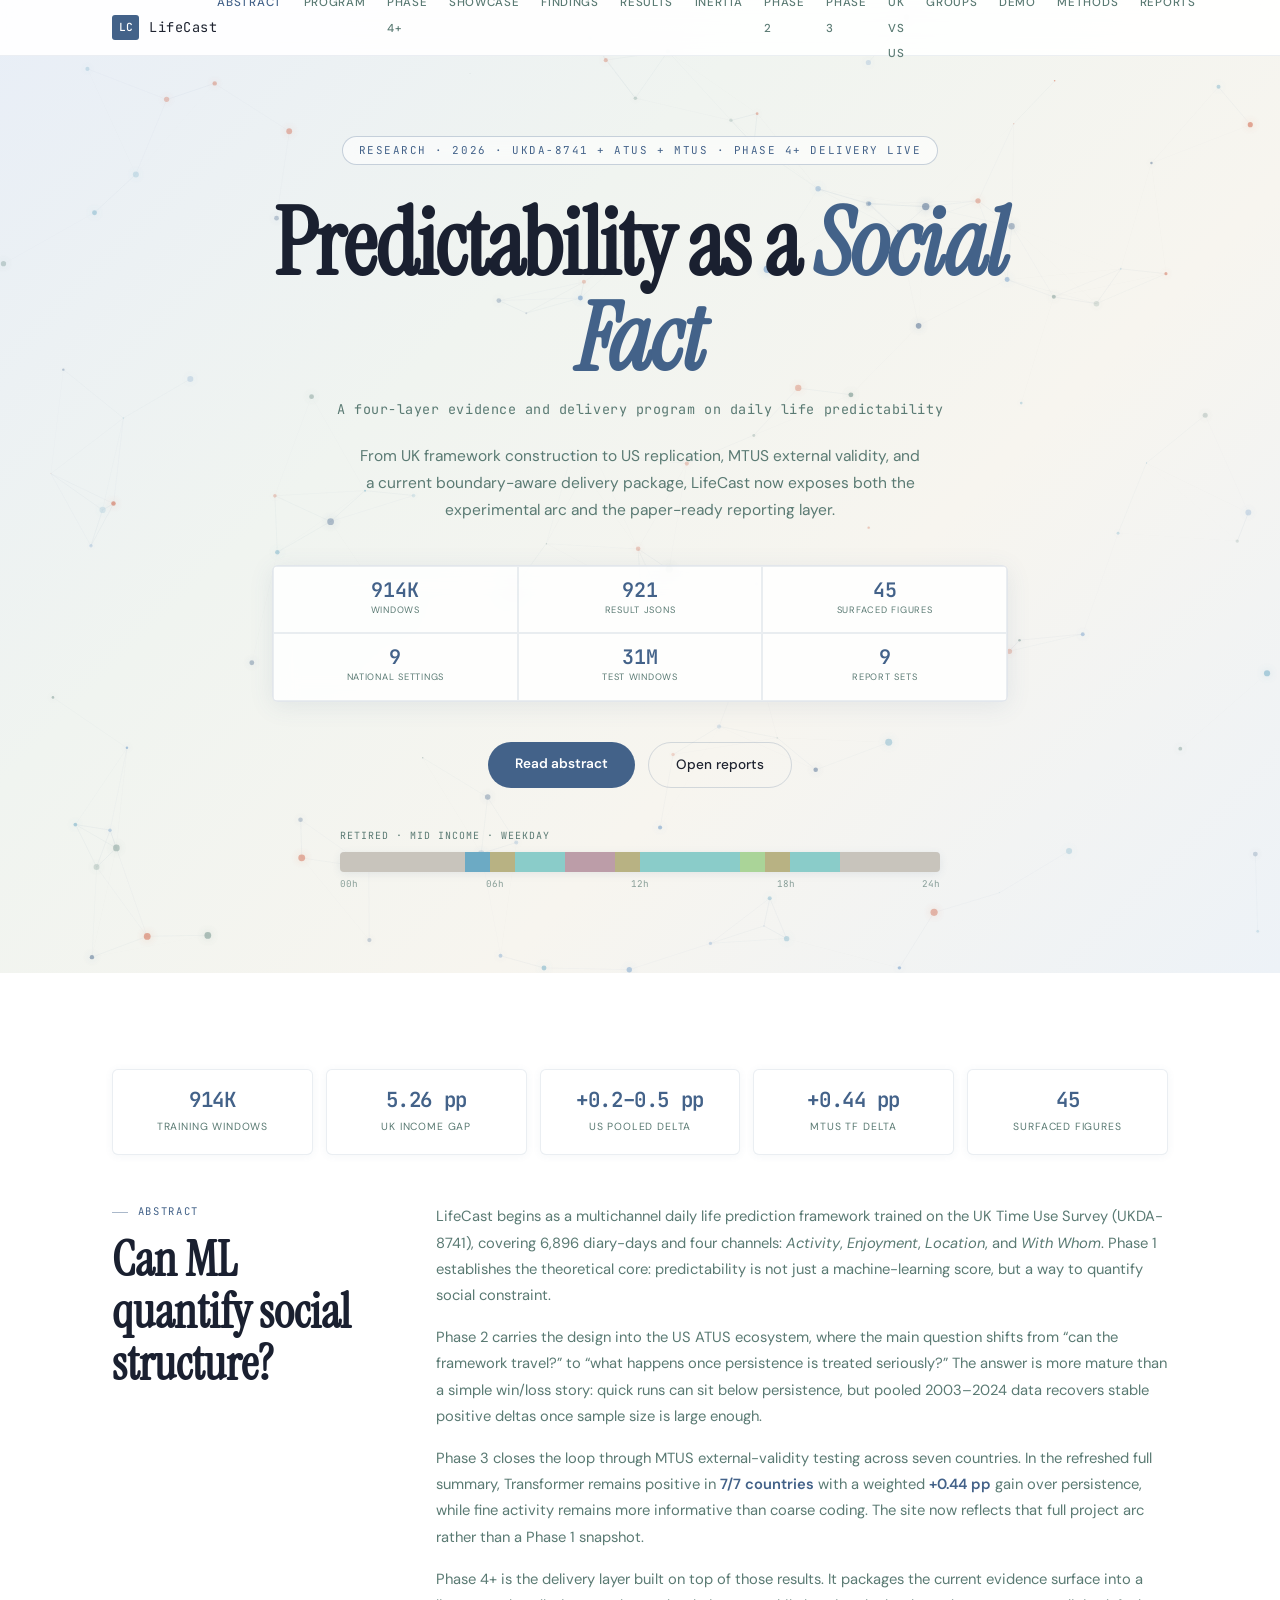
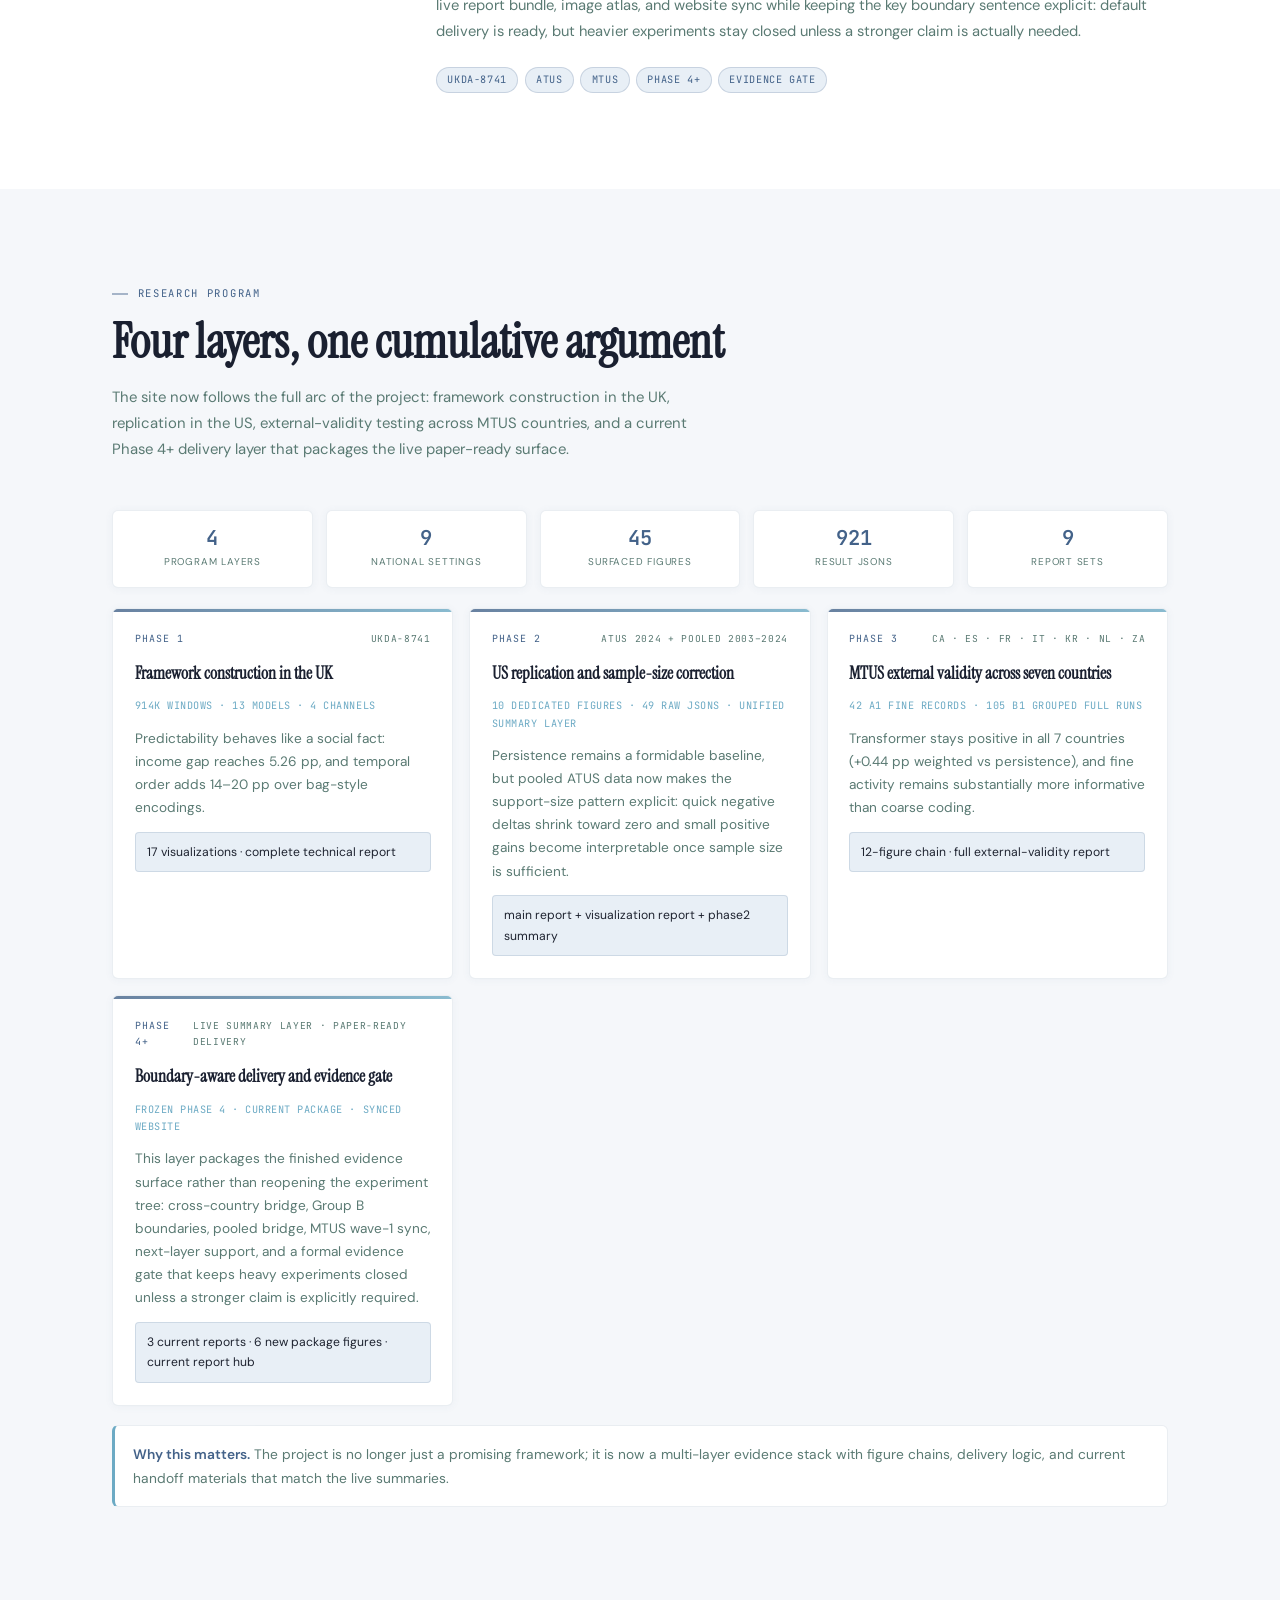
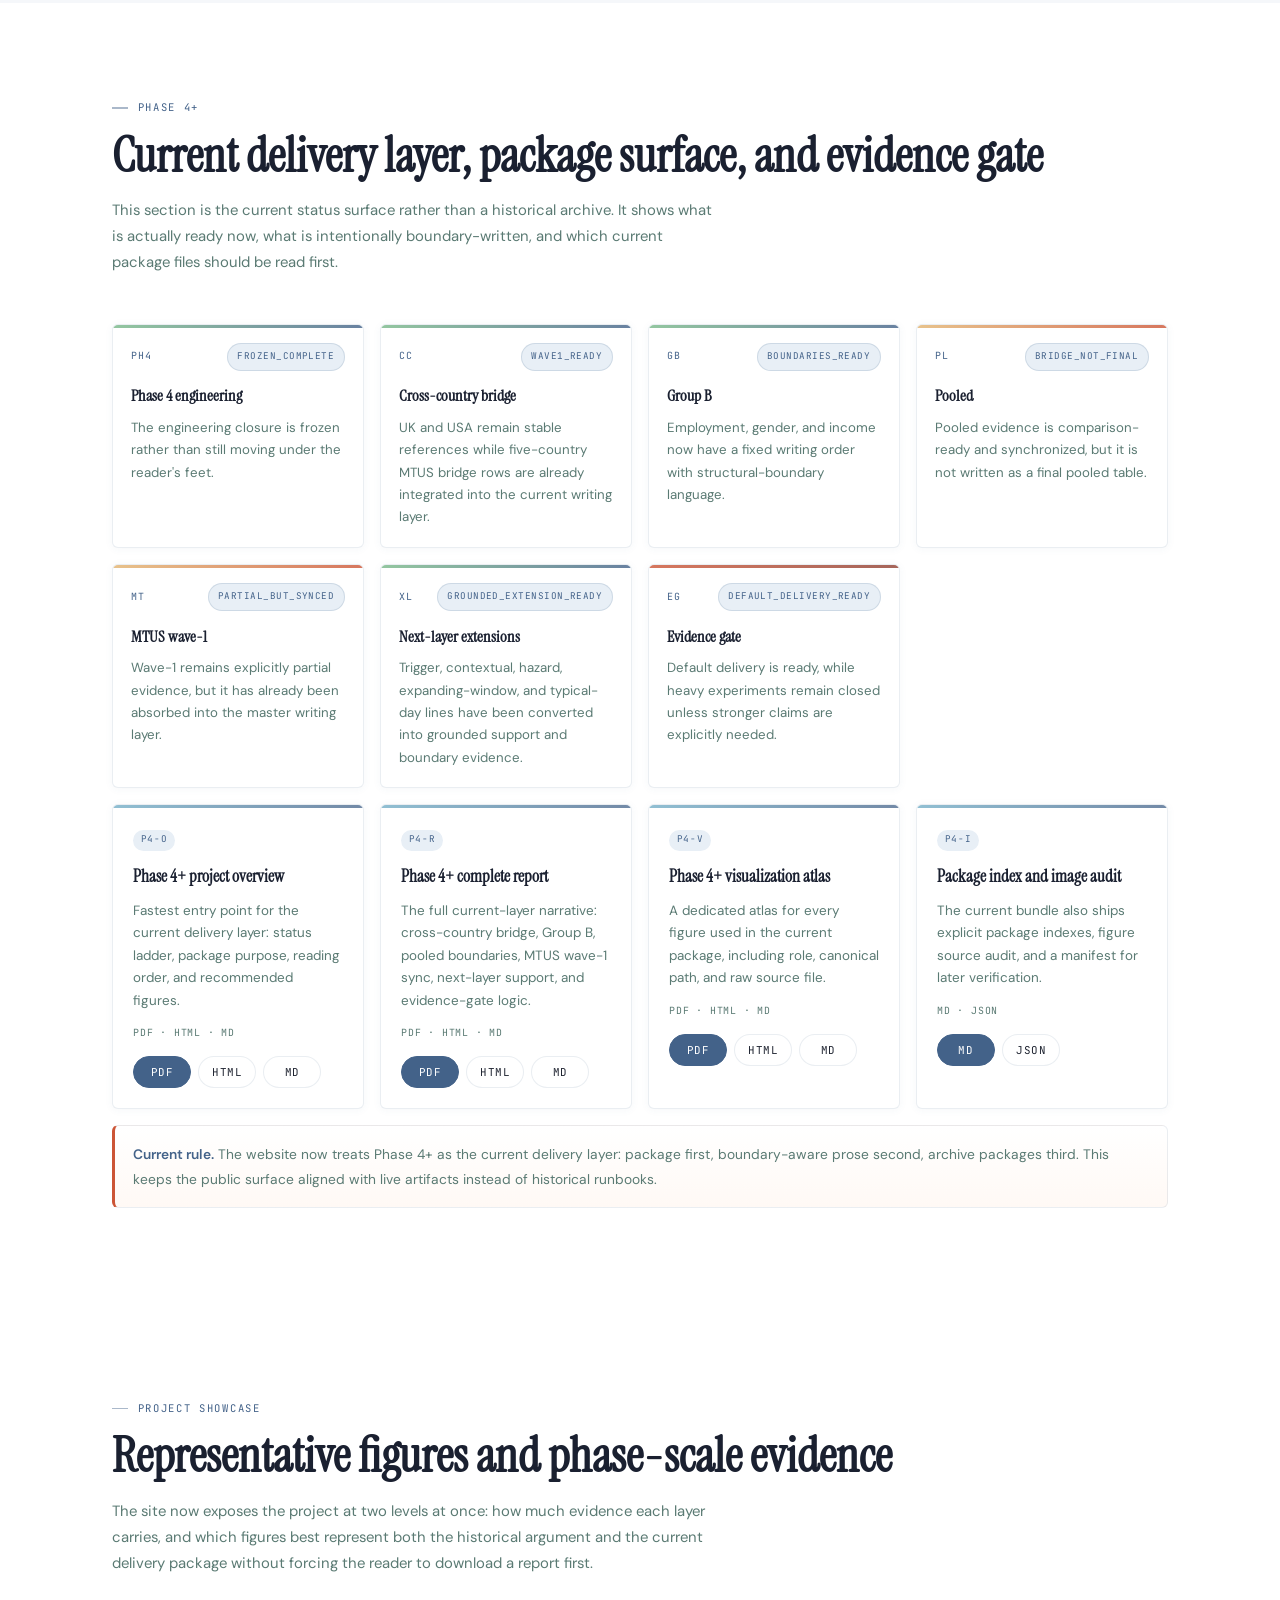
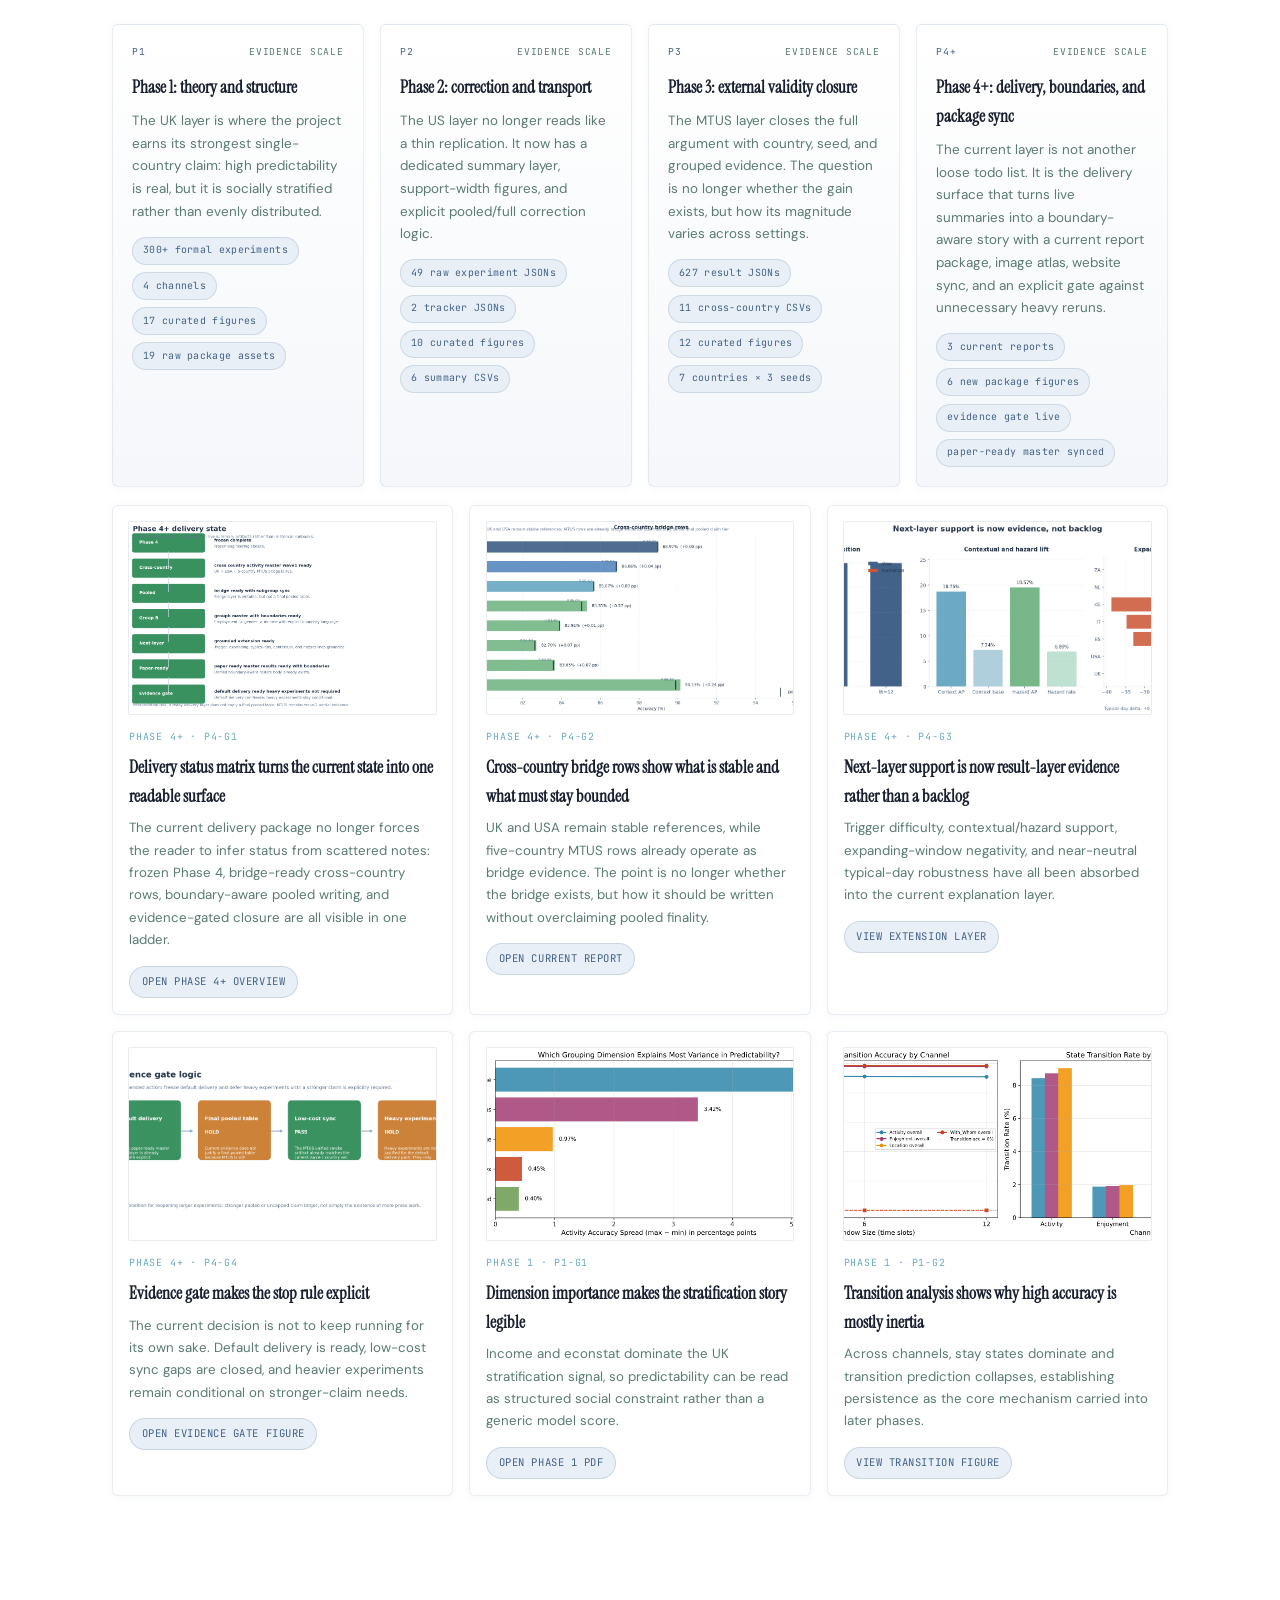
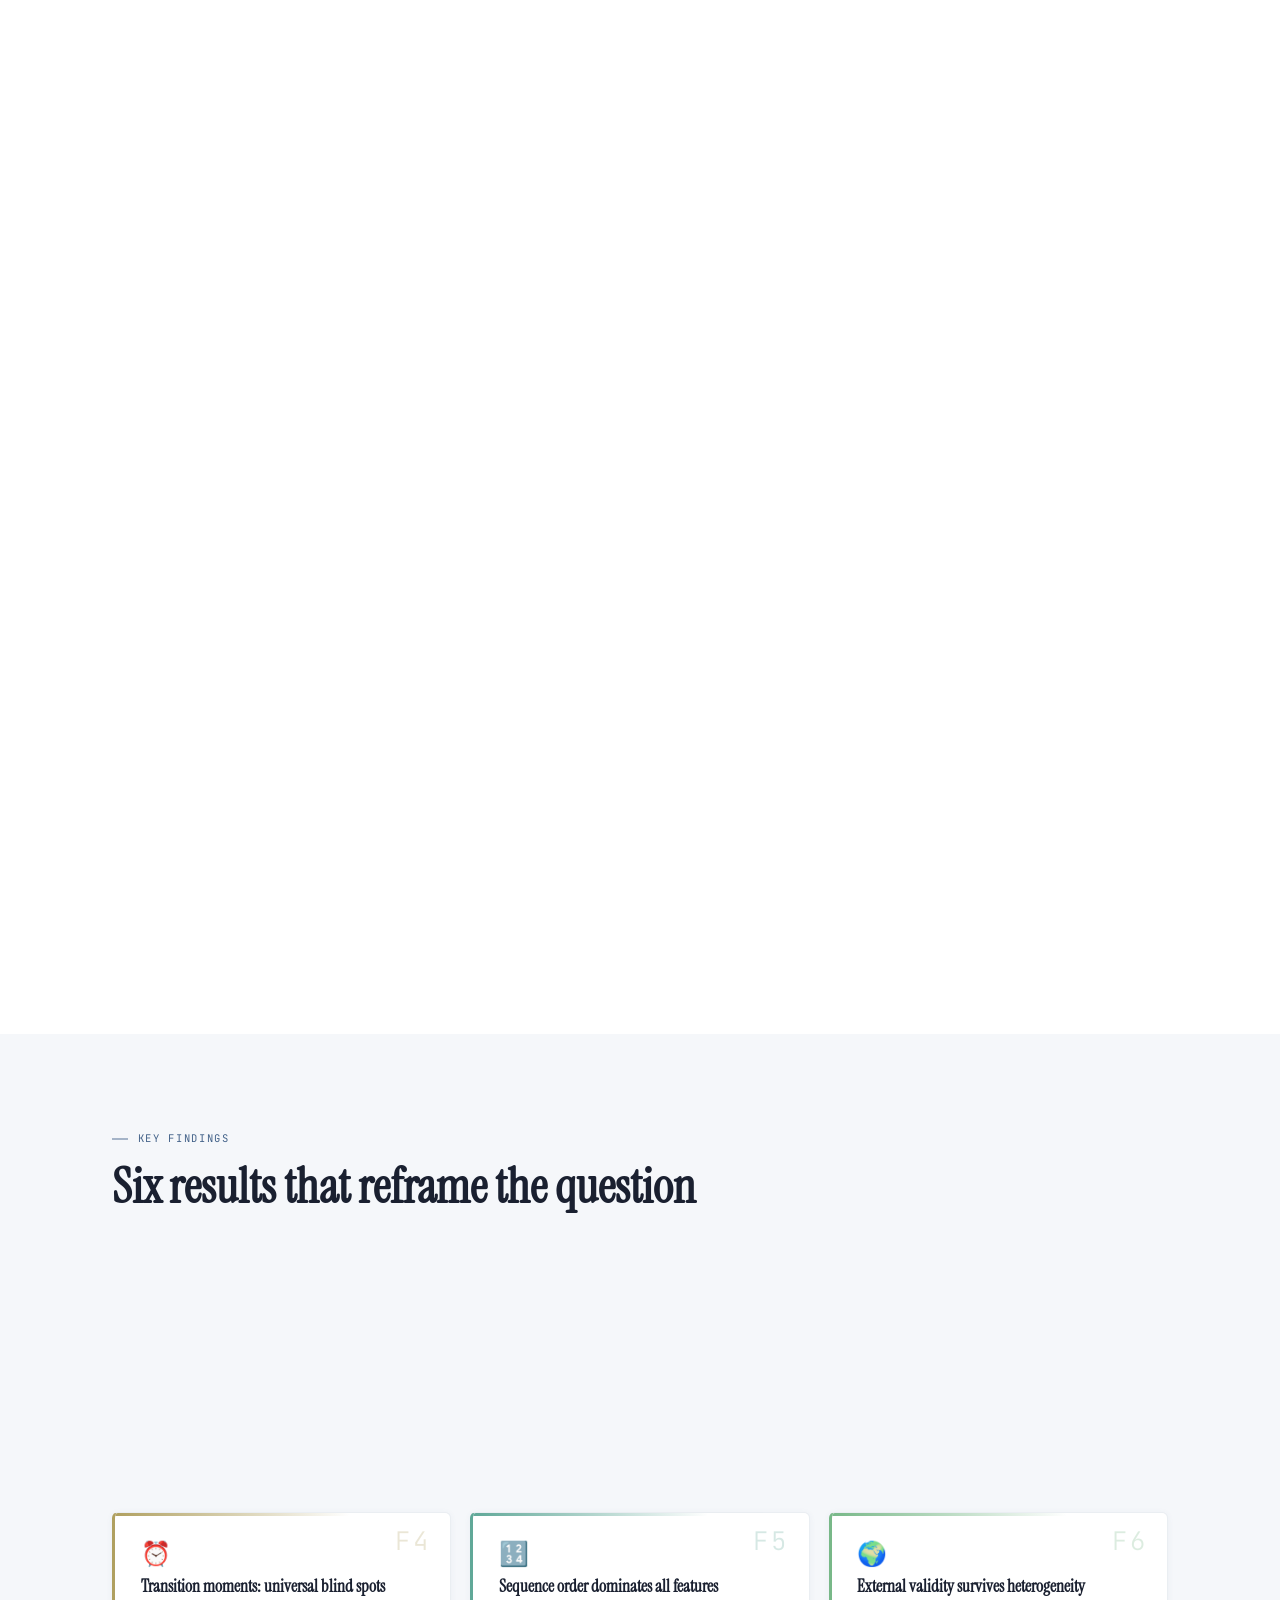
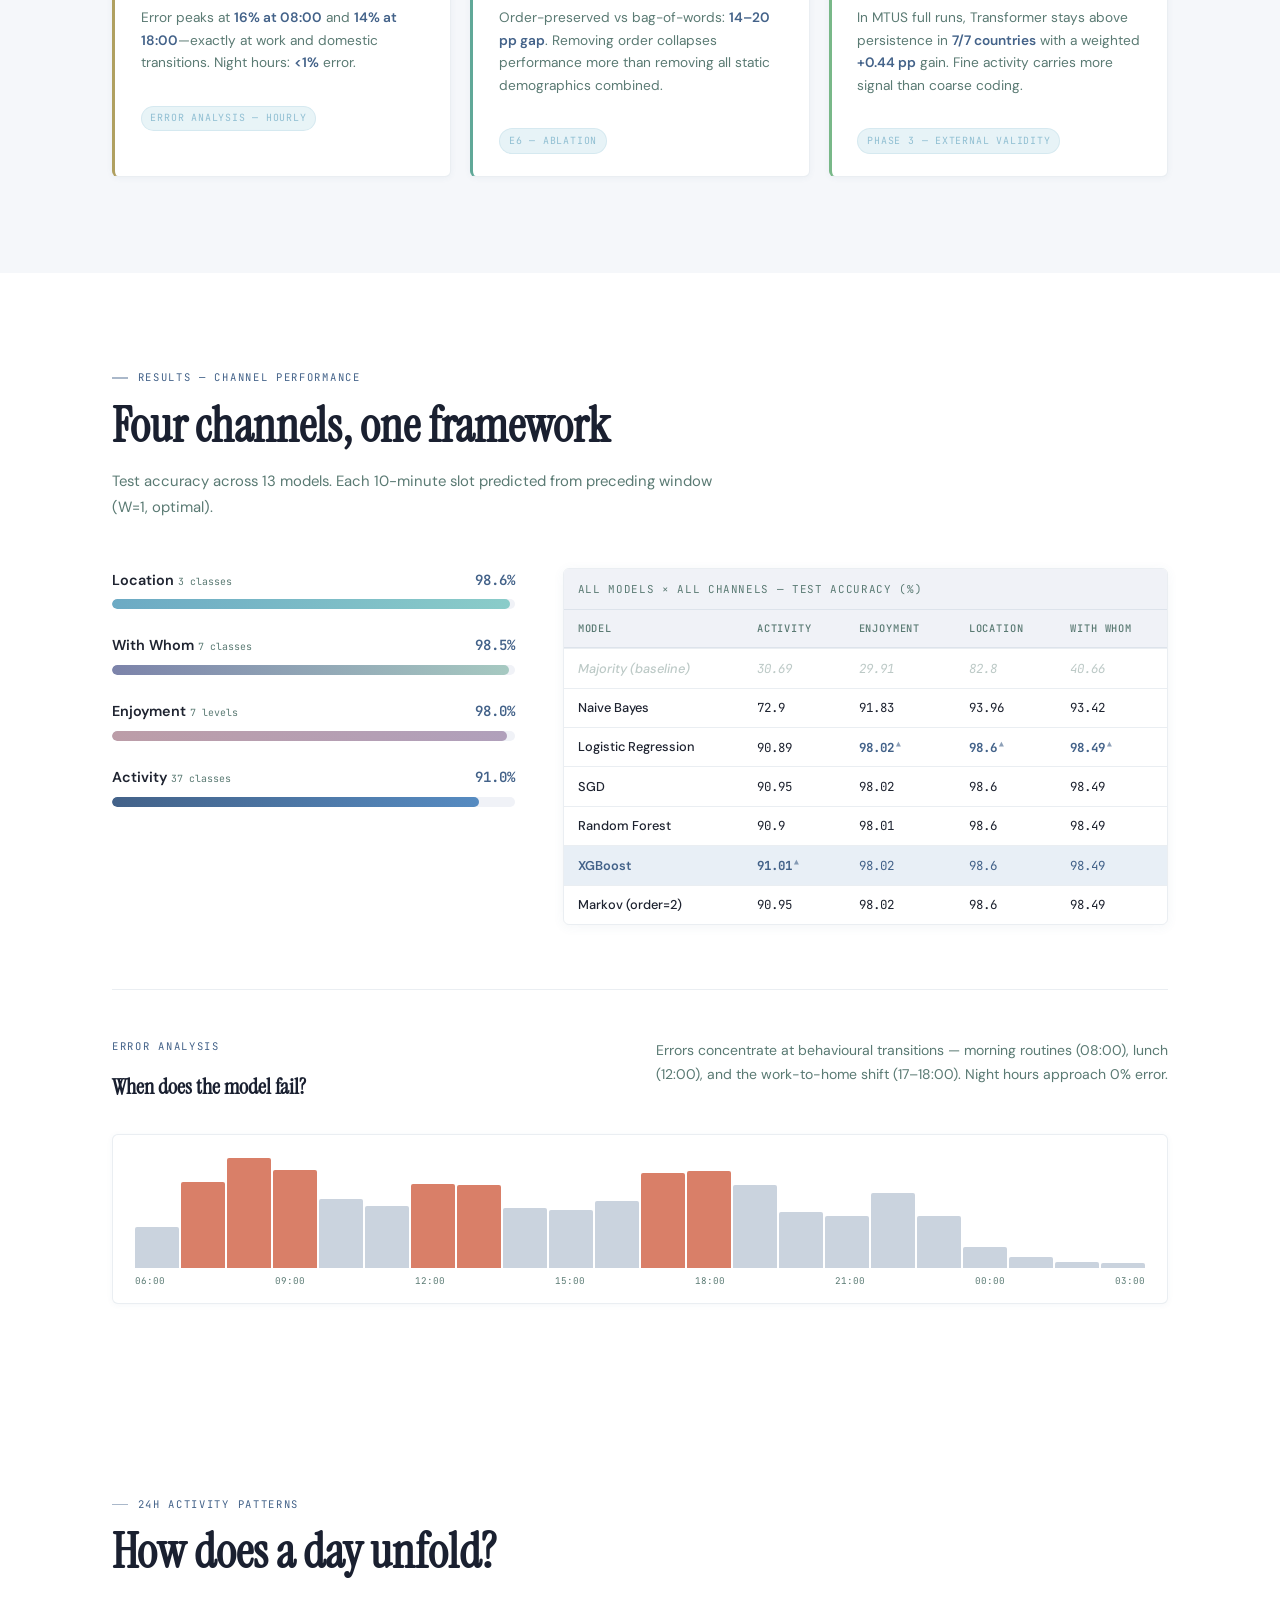
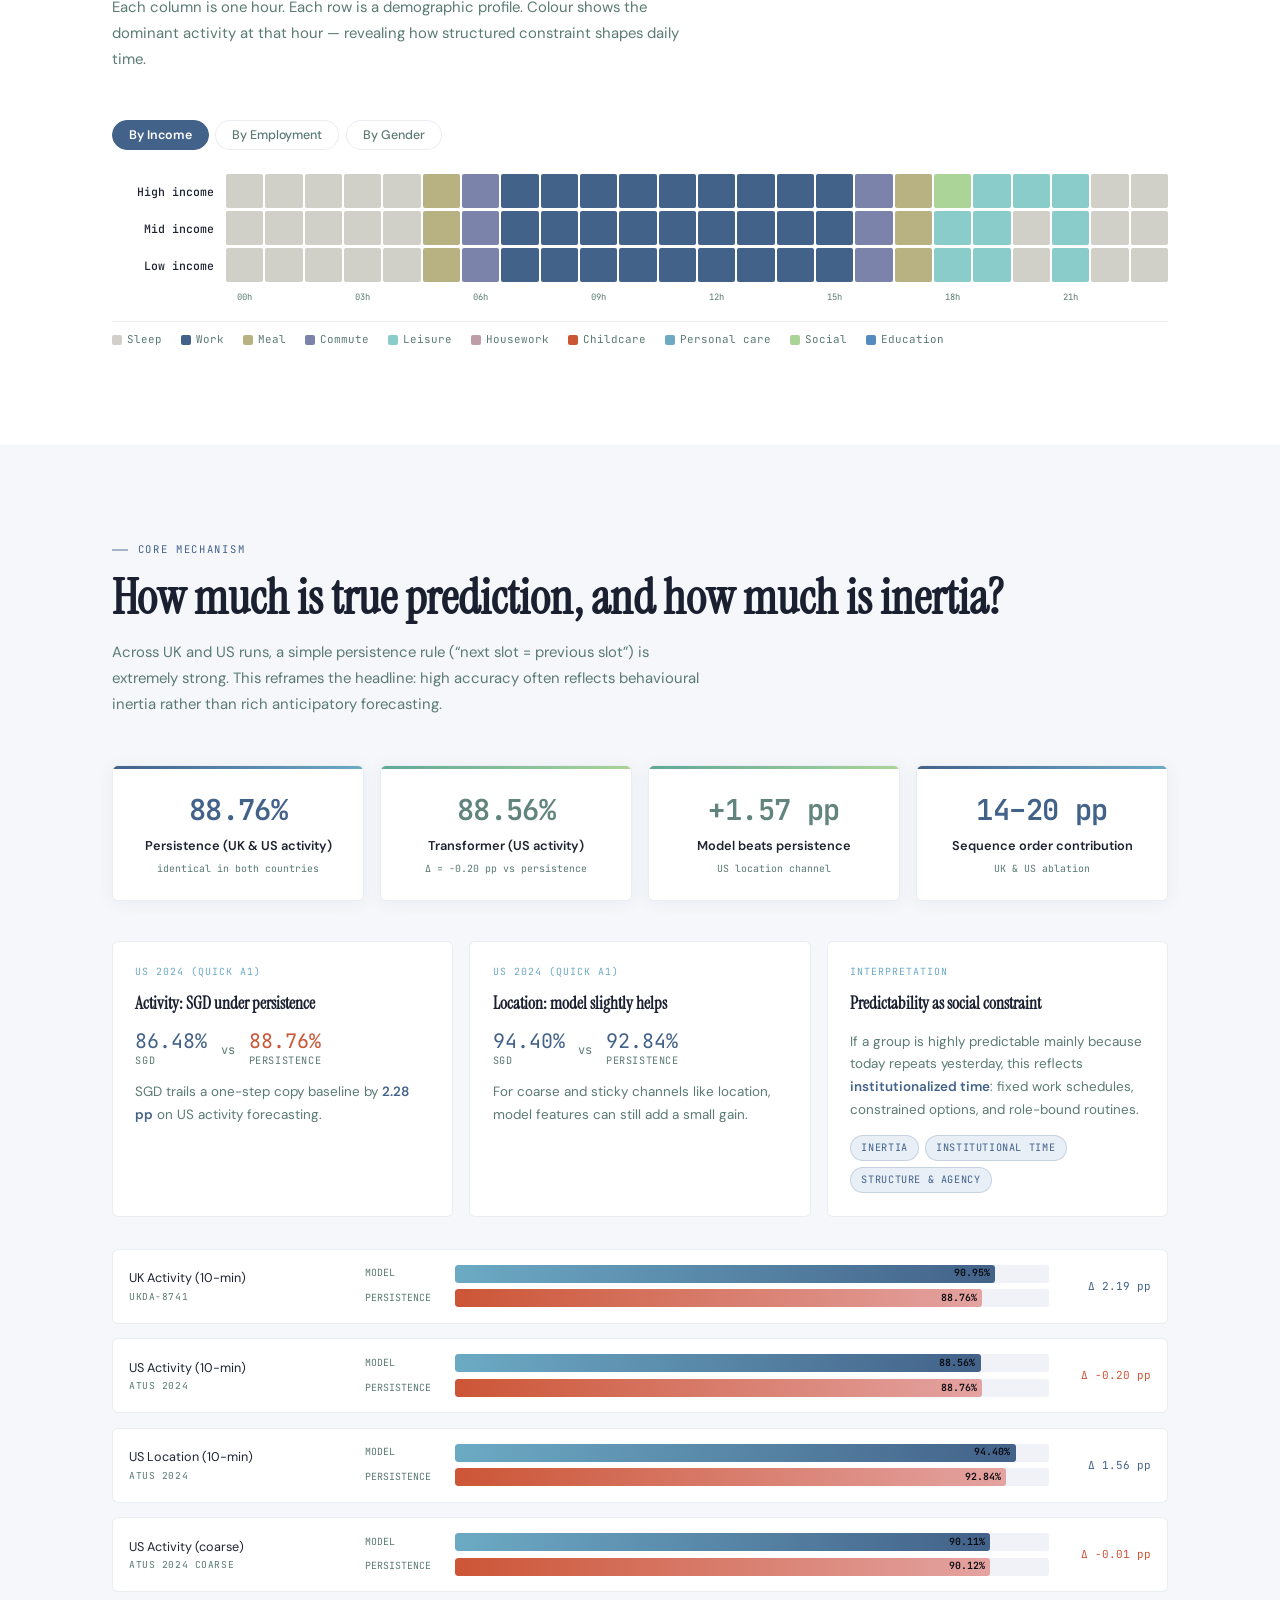
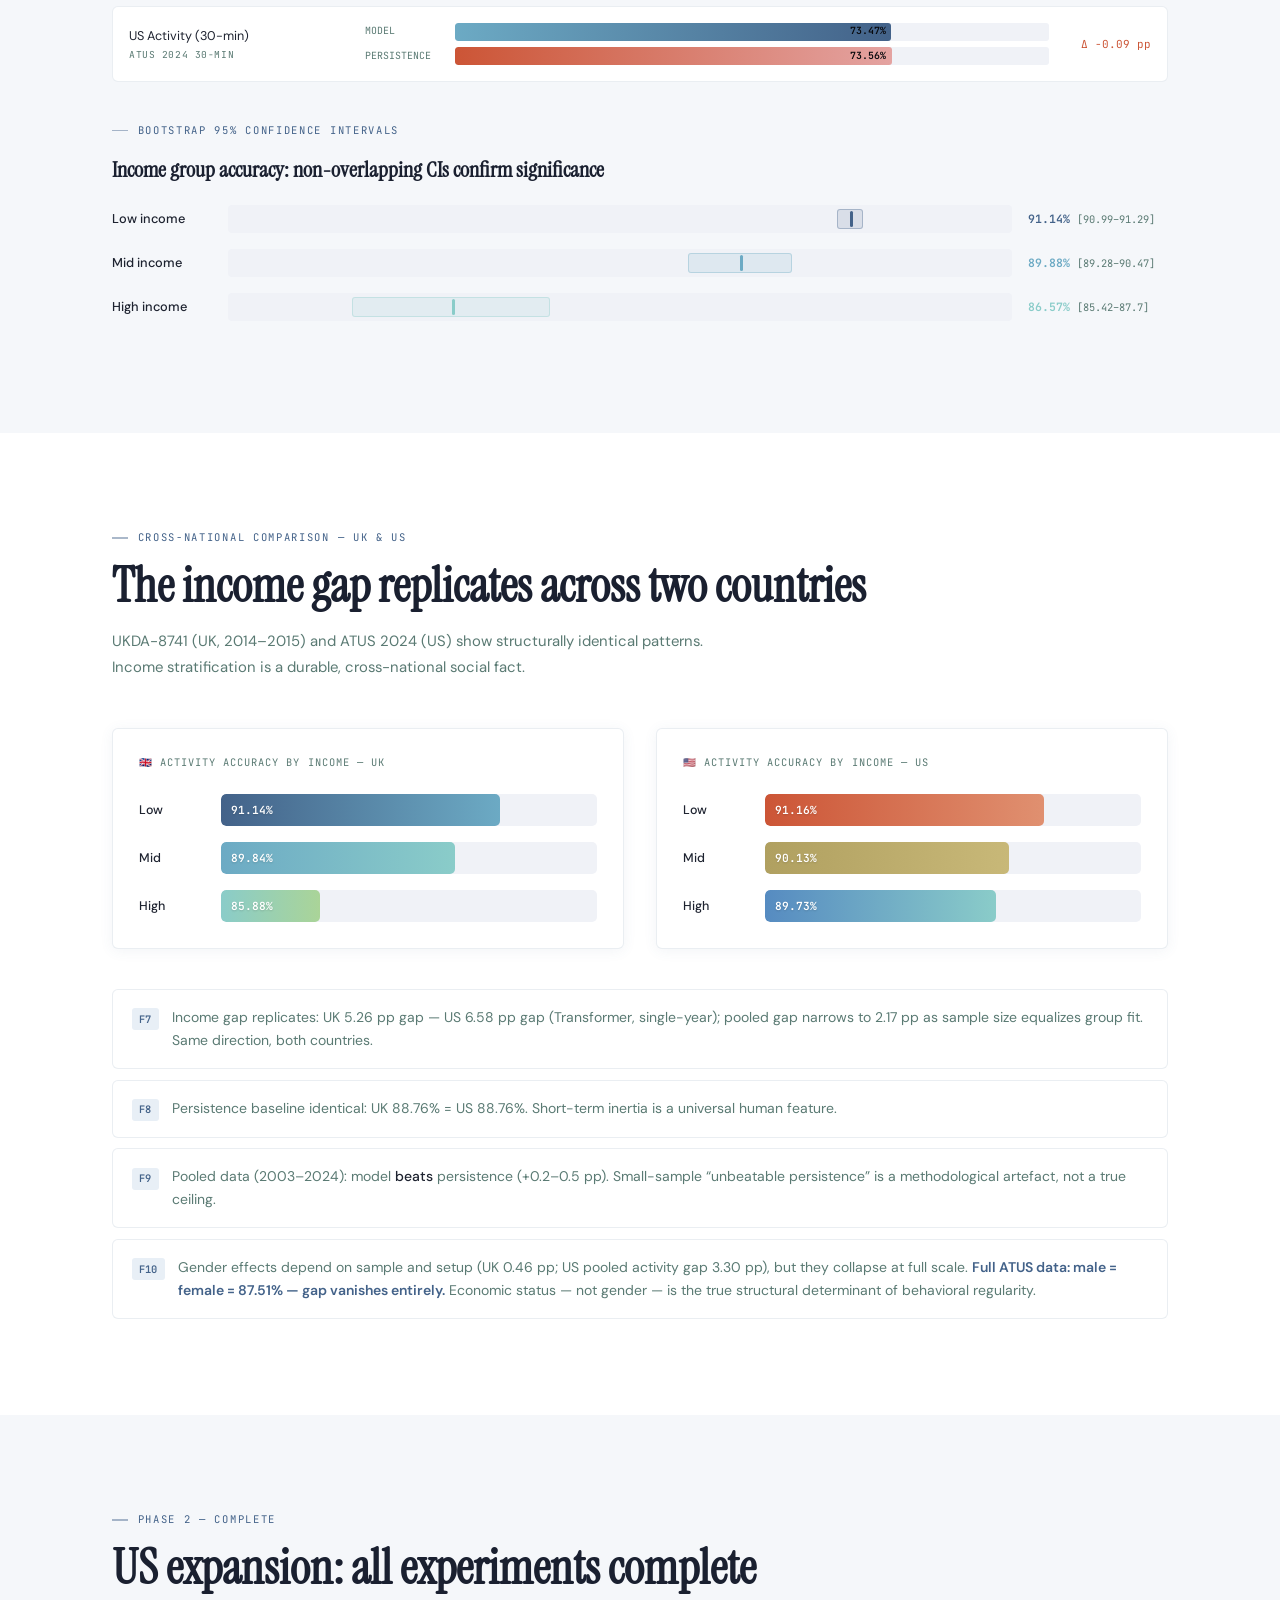
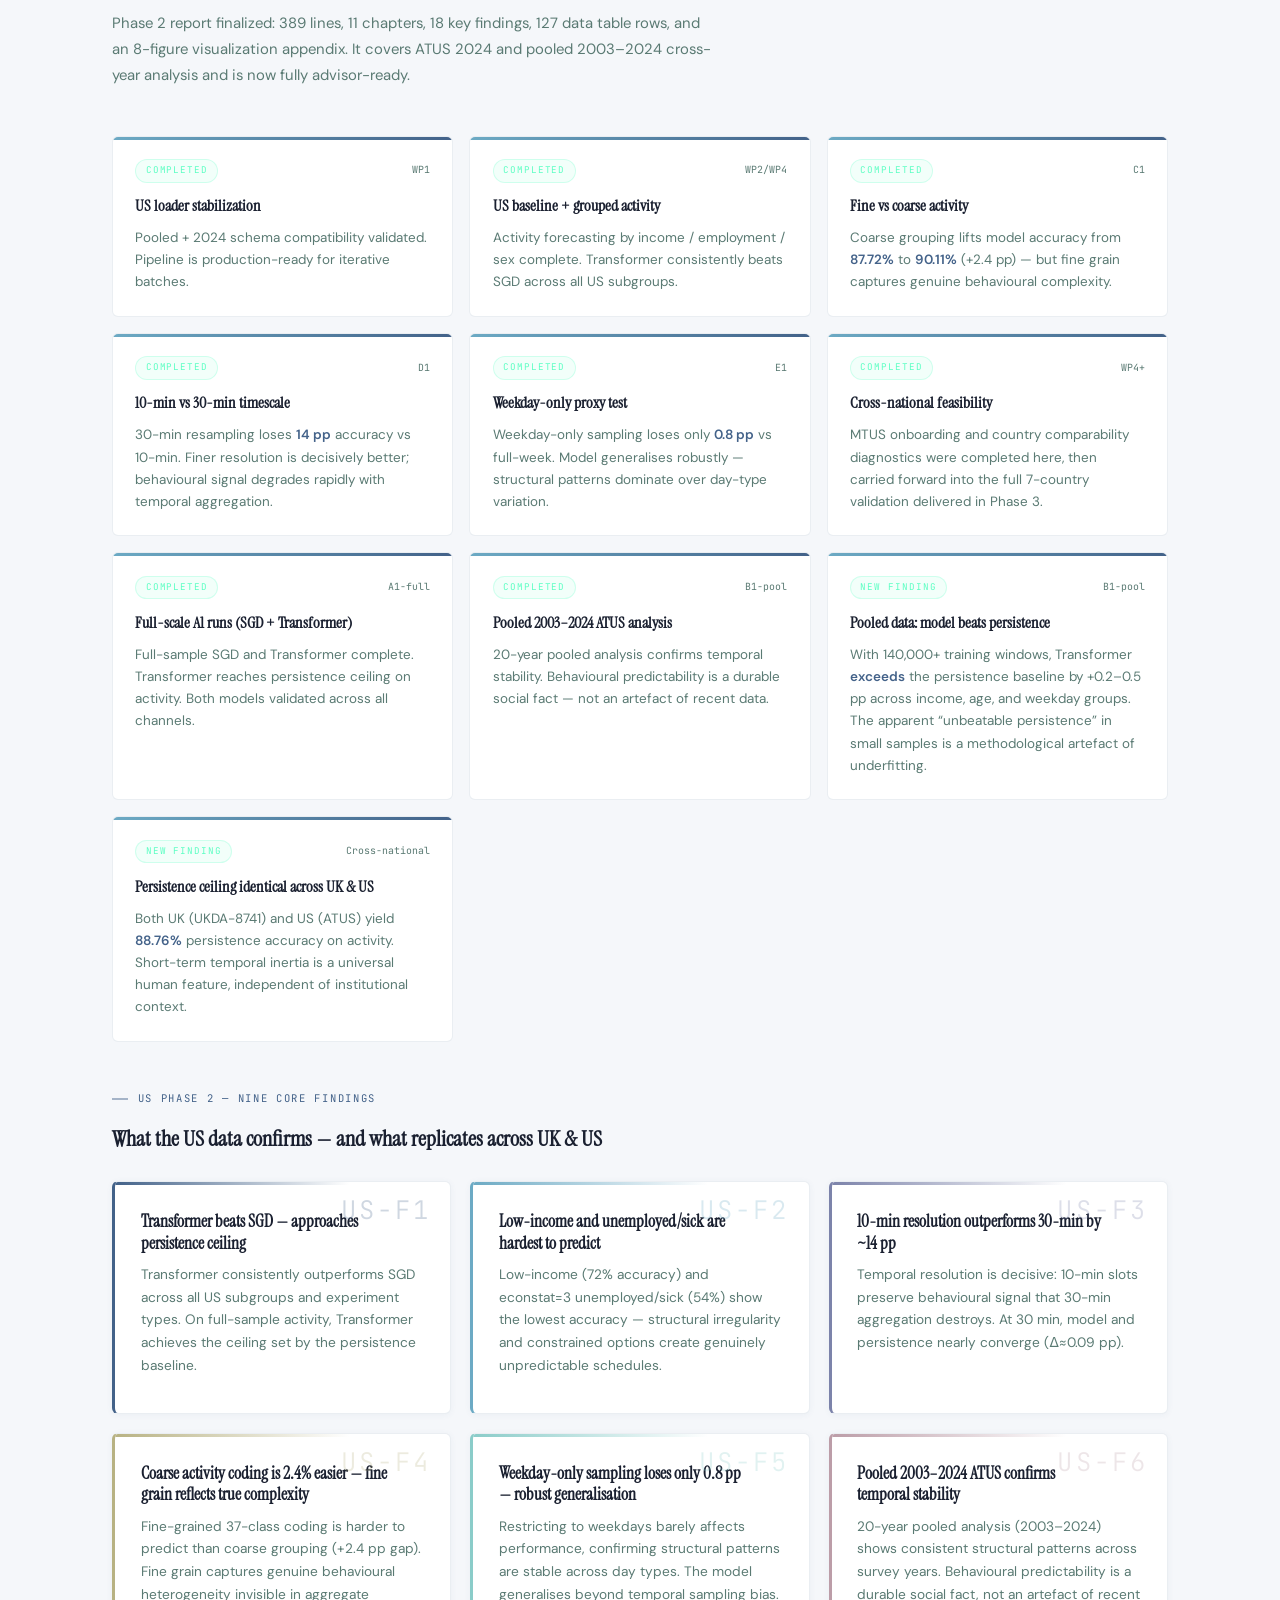
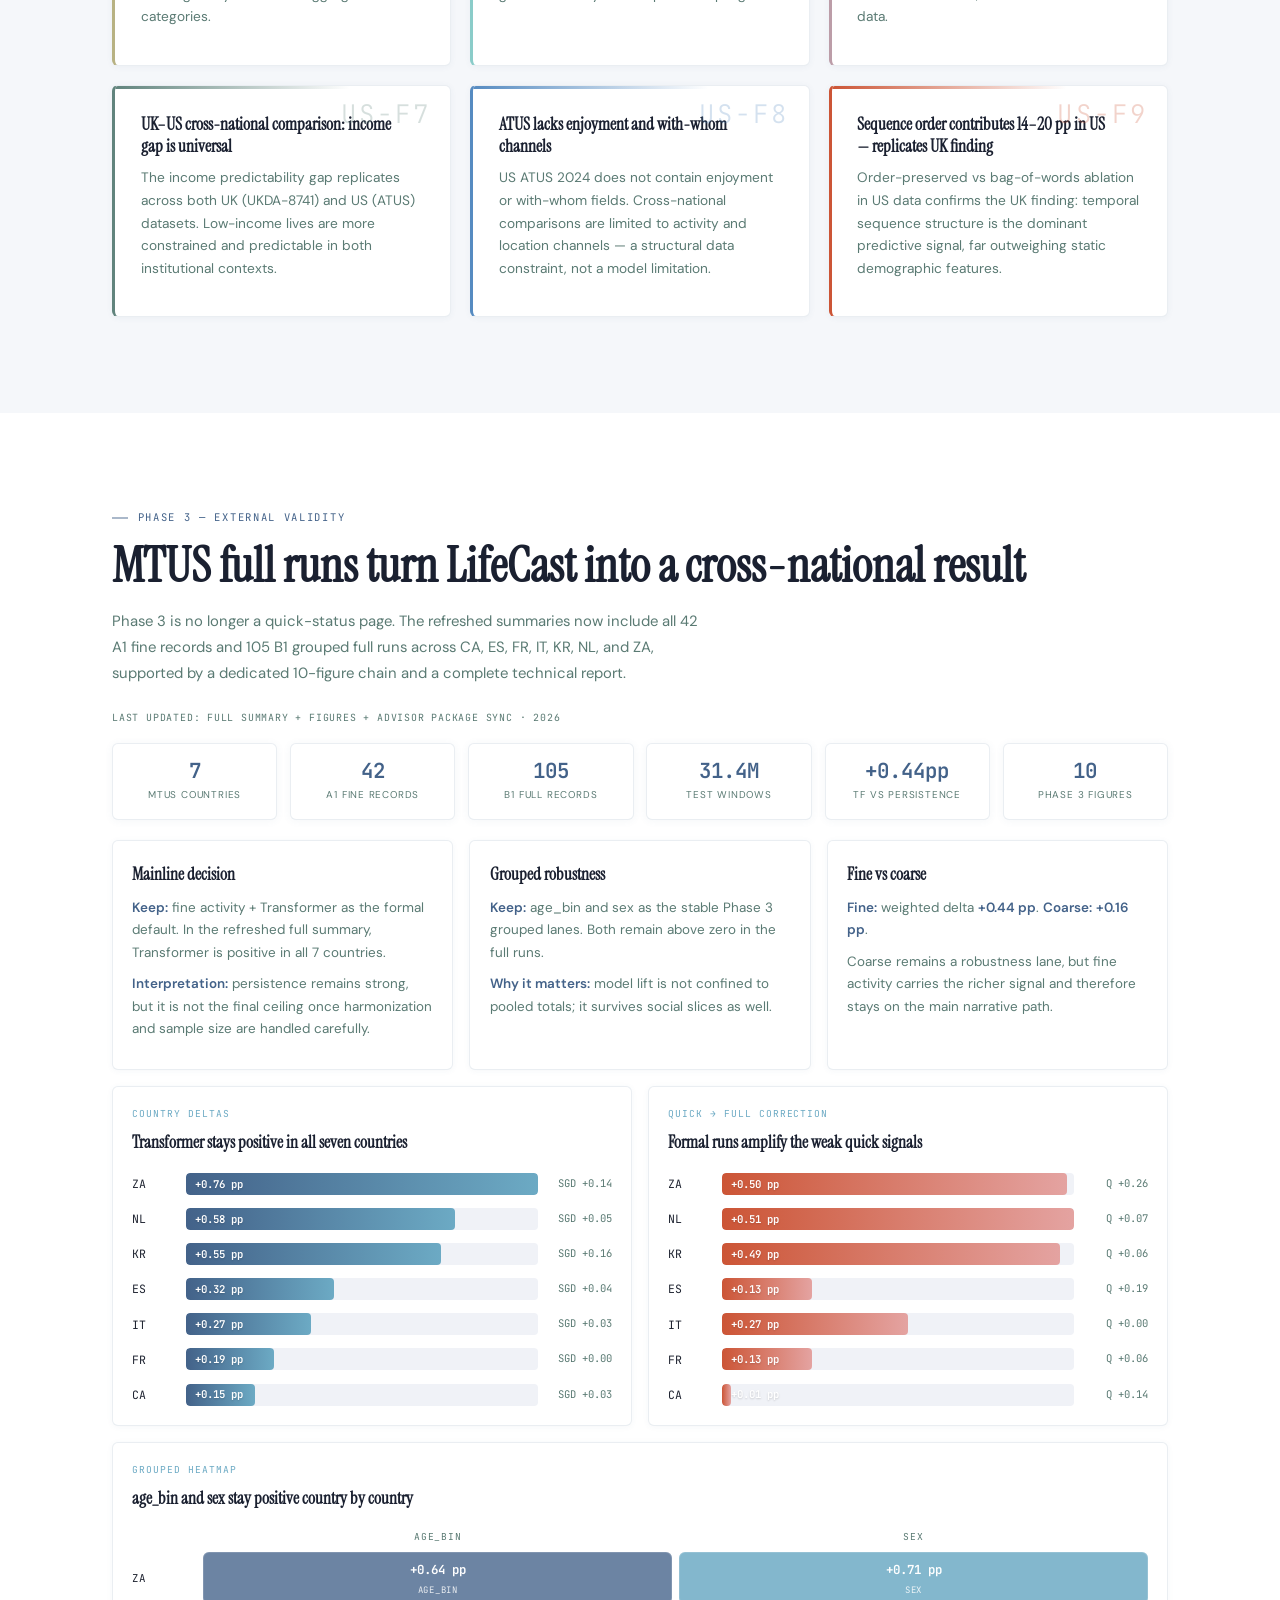
==== commit f6918830: "Update site for Phase 4+ delivery package" ====
--- a/index.html
+++ b/index.html
@@ -3,12 +3,12 @@
 <head>
   <meta charset="UTF-8" />
   <meta name="viewport" content="width=device-width, initial-scale=1.0" />
-  <title>LifeCast — Multichannel Daily Life Prediction</title>
-  <meta name="description" content="LifeCast is a three-phase research program on daily life predictability: UK framework, US replication, and MTUS 7-country external validity, now packaged with advisor-ready reports and 35 figures." />
+  <title>LifeCast — Daily Life Predictability and Phase 4+ Delivery</title>
+  <meta name="description" content="LifeCast is a four-layer evidence and delivery program on daily life predictability: UK framework, US replication, MTUS external validity, and a current Phase 4+ package with PDFs, figure atlas, and evidence gating." />
   <meta name="author" content="LifeCast Research" />
   <meta name="keywords" content="LifeCast, time-use survey, UKDA-8741, ATUS, MTUS, daily life prediction, predictability, social stratification, transformer, external validity" />
   <meta property="og:title" content="LifeCast — Predictability as a Social Fact" />
-  <meta property="og:description" content="LifeCast now spans Phase 1–3: UK framework, US replication, and MTUS 7-country full validation. Transformer remains above persistence in all 7 MTUS countries." />
+  <meta property="og:description" content="LifeCast now spans UK framework, US replication, MTUS external validity, and a live Phase 4+ delivery package with current reports, figures, and evidence-gated closure." />
   <meta property="og:type" content="website" />
   <meta property="og:url" content="https://lifecast.pages.dev/" />
   <meta property="og:image" content="https://lifecast.pages.dev/social-card.png" />
@@ -16,7 +16,7 @@
   <meta property="og:image:height" content="630" />
   <meta name="twitter:card" content="summary_large_image" />
   <meta name="twitter:title" content="LifeCast — Multichannel Daily Life Prediction" />
-  <meta name="twitter:description" content="Three-phase daily life prediction program: UK, US, and MTUS 7-country validation. 35 figures, 5 report sets, and full Phase 3 results now complete." />
+  <meta name="twitter:description" content="Four-layer daily life prediction program: UK, US, MTUS external validity, and a live Phase 4+ delivery package with current reports and figure atlas." />
   <meta name="twitter:image" content="https://lifecast.pages.dev/social-card.png" />
   <link rel="canonical" href="https://lifecast.pages.dev/" />
   <meta name="theme-color" content="#436289" />
@@ -30,7 +30,7 @@
     "@type": "ResearchProject",
     "name": "LifeCast",
     "url": "https://lifecast.pages.dev/",
-    "description": "A three-phase research program on daily life predictability spanning UKDA-8741, ATUS, and MTUS seven-country validation.",
+    "description": "A four-layer evidence and delivery program on daily life predictability spanning UKDA-8741, ATUS, MTUS external validity, and a current Phase 4+ reporting package.",
     "keywords": [
       "time-use surveys",
       "daily life prediction",
@@ -61,6 +61,7 @@
     <ul class="nav-links" id="nav-links">
       <li><a href="#abstract">Abstract</a></li>
       <li><a href="#program">Program</a></li>
+      <li><a href="#delivery">Phase 4+</a></li>
       <li><a href="#showcase">Showcase</a></li>
       <li><a href="#findings">Findings</a></li>
       <li><a href="#results">Results</a></li>
@@ -79,22 +80,22 @@
 <section class="hero" id="hero">
   <canvas id="grid-canvas"></canvas>
   <div class="hero-content">
-    <div class="hero-badge">Research · 2026 · UKDA-8741 + ATUS + MTUS · 3 Phases Complete</div>
+    <div class="hero-badge">Research · 2026 · UKDA-8741 + ATUS + MTUS · Phase 4+ Delivery Live</div>
     <h1 class="hero-title">Predictability as a <em>Social Fact</em></h1>
-    <p class="hero-sub">A three-phase research program on daily life predictability</p>
-    <p class="hero-desc">From UK framework construction to US replication and MTUS 7-country external validity, LifeCast now presents the full project arc: theory, robustness, and advisor-ready reporting.</p>
+    <p class="hero-sub">A four-layer evidence and delivery program on daily life predictability</p>
+    <p class="hero-desc">From UK framework construction to US replication, MTUS external validity, and a current boundary-aware delivery package, LifeCast now exposes both the experimental arc and the paper-ready reporting layer.</p>
     <div class="hero-meta">
       <div class="hm"><span class="hm-v">914K</span><span class="hm-k">windows</span></div>
       <div class="hm-sep"></div>
       <div class="hm"><span class="hm-v">921</span><span class="hm-k">result JSONs</span></div>
       <div class="hm-sep"></div>
-      <div class="hm"><span class="hm-v">39</span><span class="hm-k">figures</span></div>
+      <div class="hm"><span class="hm-v">45</span><span class="hm-k">surfaced figures</span></div>
       <div class="hm-sep"></div>
       <div class="hm"><span class="hm-v">9</span><span class="hm-k">national settings</span></div>
       <div class="hm-sep"></div>
       <div class="hm"><span class="hm-v">31M</span><span class="hm-k">test windows</span></div>
       <div class="hm-sep"></div>
-      <div class="hm"><span class="hm-v">6</span><span class="hm-k">report sets</span></div>
+      <div class="hm"><span class="hm-v">9</span><span class="hm-k">report sets</span></div>
     </div>
     <div class="hero-cta">
       <a href="#abstract" class="btn-primary">Read abstract</a>
@@ -117,7 +118,7 @@
       <div class="abs-stat"><span class="abs-stat-v">5.26 pp</span><span class="abs-stat-k">UK income gap</span></div>
       <div class="abs-stat"><span class="abs-stat-v">+0.2–0.5 pp</span><span class="abs-stat-k">US pooled delta</span></div>
       <div class="abs-stat"><span class="abs-stat-v">+0.44 pp</span><span class="abs-stat-k">MTUS TF delta</span></div>
-      <div class="abs-stat"><span class="abs-stat-v">39</span><span class="abs-stat-k">curated figures</span></div>
+      <div class="abs-stat"><span class="abs-stat-v">45</span><span class="abs-stat-k">surfaced figures</span></div>
     </div>
     <div class="two-col">
       <div class="col-left">
@@ -128,8 +129,9 @@
         <p class="abs-text">LifeCast begins as a multichannel daily life prediction framework trained on the UK Time Use Survey (UKDA-8741), covering 6,896 diary-days and four channels: <em>Activity</em>, <em>Enjoyment</em>, <em>Location</em>, and <em>With Whom</em>. Phase 1 establishes the theoretical core: predictability is not just a machine-learning score, but a way to quantify social constraint.</p>
         <p class="abs-text">Phase 2 carries the design into the US ATUS ecosystem, where the main question shifts from “can the framework travel?” to “what happens once persistence is treated seriously?” The answer is more mature than a simple win/loss story: quick runs can sit below persistence, but pooled 2003–2024 data recovers stable positive deltas once sample size is large enough.</p>
         <p class="abs-text">Phase 3 closes the loop through MTUS external-validity testing across seven countries. In the refreshed full summary, Transformer remains positive in <strong>7/7 countries</strong> with a weighted <strong>+0.44 pp</strong> gain over persistence, while fine activity remains more informative than coarse coding. The site now reflects that full project arc rather than a Phase 1 snapshot.</p>
+        <p class="abs-text">Phase 4+ is the delivery layer built on top of those results. It packages the current evidence surface into a live report bundle, image atlas, and website sync while keeping the key boundary sentence explicit: default delivery is ready, but heavier experiments stay closed unless a stronger claim is actually needed.</p>
         <div class="abs-tags">
-          <span class="tag">UKDA-8741</span><span class="tag">ATUS</span><span class="tag">MTUS</span><span class="tag">External validity</span><span class="tag">Transformer</span>
+          <span class="tag">UKDA-8741</span><span class="tag">ATUS</span><span class="tag">MTUS</span><span class="tag">Phase 4+</span><span class="tag">Evidence gate</span>
         </div>
       </div>
     </div>
@@ -139,13 +141,24 @@
 <section class="section section-tinted" id="program">
   <div class="container">
     <div class="sec-label">Research Program</div>
-    <h2 class="sec-title">Three phases, one cumulative argument</h2>
-    <p class="sec-sub">The site now follows the full arc of the project: framework construction in the UK, replication in the US, and external-validity testing across seven MTUS countries. What used to read like a Phase 1 showcase now reads like a completed research program.</p>
+    <h2 class="sec-title">Four layers, one cumulative argument</h2>
+    <p class="sec-sub">The site now follows the full arc of the project: framework construction in the UK, replication in the US, external-validity testing across MTUS countries, and a current Phase 4+ delivery layer that packages the live paper-ready surface.</p>
     <div class="program-stats reveal" id="program-stats"></div>
     <div class="program-grid" id="program-grid"></div>
     <div class="program-note reveal">
-      <strong>Why this matters.</strong> The project is no longer just a promising framework; it is now a multi-phase evidence stack with figure chains, reporting logic, and advisor-ready handoff materials.
-    </div>
+      <strong>Why this matters.</strong> The project is no longer just a promising framework; it is now a multi-layer evidence stack with figure chains, delivery logic, and current handoff materials that match the live summaries.
+    </div>
+  </div>
+</section>
+
+<section class="section" id="delivery">
+  <div class="container">
+    <div class="sec-label">Phase 4+</div>
+    <h2 class="sec-title">Current delivery layer, package surface, and evidence gate</h2>
+    <p class="sec-sub">This section is the current status surface rather than a historical archive. It shows what is actually ready now, what is intentionally boundary-written, and which current package files should be read first.</p>
+    <div class="delivery-status-grid reveal" id="delivery-status-grid"></div>
+    <div class="delivery-doc-grid reveal" id="delivery-doc-grid"></div>
+    <div class="delivery-note reveal" id="delivery-note"></div>
   </div>
 </section>
 
@@ -153,7 +166,7 @@
   <div class="container">
     <div class="sec-label">Project Showcase</div>
     <h2 class="sec-title">Representative figures and phase-scale evidence</h2>
-    <p class="sec-sub">The site now exposes the project at two levels at once: how much evidence each phase carries, and which figures best represent the final argument without forcing the reader to download a report first.</p>
+    <p class="sec-sub">The site now exposes the project at two levels at once: how much evidence each layer carries, and which figures best represent both the historical argument and the current delivery package without forcing the reader to download a report first.</p>
     <div class="phase-scale-grid reveal" id="phase-scale-grid"></div>
     <div class="showcase-grid reveal" id="showcase-grid"></div>
     <div class="program-note reveal">
@@ -574,7 +587,7 @@
       <div class="ms reveal"><div class="ms-n">05</div><h3>Group experiments</h3><p>Per-group train/eval spans income, econstat, sex, age, weekday structure, and later MTUS grouped slices. The grouped question stays constant across phases: who is more predictable, and why?</p></div>
       <div class="ms reveal"><div class="ms-n">06</div><h3>Ablation design</h3><p>Order vs bag encoding, window length (W=1&ndash;30), fine vs coarse activity, weekday/full-week contrasts, and cross-channel inputs isolate where the predictive signal actually lives.</p></div>
       <div class="ms reveal"><div class="ms-n">07</div><h3>Cross-national harmonization</h3><p>Phase 2 and Phase 3 align UKDA-8741, ATUS, and MTUS to a shared activity forecasting task. Fine activity stays on the mainline; coarse coding remains a robustness lane rather than the headline result.</p></div>
-      <div class="ms reveal"><div class="ms-n">08</div><h3>Report packaging</h3><p>Each mature phase is delivered as Markdown, self-contained HTML, and print-ready PDF. The advisor package now bundles six report sets, 41 raw figure assets, and a downloadable zip handoff for direct supervisor review.</p></div>
+      <div class="ms reveal"><div class="ms-n">08</div><h3>Report packaging</h3><p>Each mature layer is delivered as Markdown, self-contained HTML, and print-ready PDF. The site now carries both a current Phase 4+ package and a legacy Phase 1–3 archive, so the reading surface stays aligned with live results while older packages remain recoverable.</p></div>
     </div>
   </div>
 </section>
@@ -582,63 +595,63 @@
 <section class="section" id="reports">
   <div class="container">
     <div class="sec-label">Research Package</div>
-    <h2 class="sec-title">Advisor-ready reports, raw figures, and bundle downloads are assembled</h2>
-    <p class="sec-sub">The project now includes a new top-level overview document, complete main reports for Phase 1&ndash;3, dedicated visualization reports for Phase 2 and 3, a consolidated advisor package with self-contained HTML and print-ready PDF exports, and the original figure assets grouped by phase inside a downloadable zip bundle. This is the curated reporting layer built on top of 921 result JSON artifacts rather than the full raw tree dumped verbatim.</p>
+    <h2 class="sec-title">Current Phase 4+ package, archive reports, and raw figures are assembled</h2>
+    <p class="sec-sub">The project now has two public report surfaces: a current Phase 4+ delivery package with its own overview, complete report, and visualization atlas, plus the earlier Phase 1&ndash;3 archive with the older overview and legacy phase reports. This is the curated reporting layer built on top of 921 result JSON artifacts rather than the full raw tree dumped verbatim.</p>
     <div class="report-toolbar reveal" id="reports-toolbar"></div>
     <div class="report-path reveal" aria-label="Recommended reading order">
       <div class="report-path-step">
         <span class="report-path-n">1</span>
         <div>
-          <strong>LifeCast project overview</strong>
-          <span>three-phase arc, project scale, reading order, and representative figures</span>
-          <div class="report-path-links"><a href="reports/advisor-package/LIFECAST_PROJECT_OVERVIEW.pdf" target="_blank" rel="noopener noreferrer">Open PDF</a><a href="reports/advisor-package/LIFECAST_PROJECT_OVERVIEW.html" target="_blank" rel="noopener noreferrer">Open HTML</a></div>
+          <strong>Phase 4+ project overview</strong>
+          <span>current status ladder, package purpose, reading order, and recommended figures</span>
+          <div class="report-path-links"><a href="reports/phase4-plus-package/PHASE4_PLUS_PROJECT_OVERVIEW.pdf" target="_blank" rel="noopener noreferrer">Open PDF</a><a href="reports/phase4-plus-package/PHASE4_PLUS_PROJECT_OVERVIEW.html" target="_blank" rel="noopener noreferrer">Open HTML</a></div>
         </div>
       </div>
       <div class="report-path-step">
         <span class="report-path-n">2</span>
         <div>
-          <strong>Phase 1 complete report</strong>
-          <span>framework origin and theory anchor</span>
-          <div class="report-path-links"><a href="reports/advisor-package/PHASE1_COMPLETE_REPORT.pdf" target="_blank" rel="noopener noreferrer">Open PDF</a></div>
+          <strong>Phase 4+ complete report</strong>
+          <span>current bridge rows, Group B boundaries, pooled language, MTUS sync, and evidence-gate logic</span>
+          <div class="report-path-links"><a href="reports/phase4-plus-package/PHASE4_PLUS_COMPLETE_REPORT.pdf" target="_blank" rel="noopener noreferrer">Open PDF</a><a href="reports/phase4-plus-package/PHASE4_PLUS_COMPLETE_REPORT.html" target="_blank" rel="noopener noreferrer">Open HTML</a></div>
         </div>
       </div>
       <div class="report-path-step">
         <span class="report-path-n">3</span>
         <div>
-          <strong>Phase 2 complete report</strong>
-          <span>US replication and pooled correction</span>
-          <div class="report-path-links"><a href="reports/advisor-package/PHASE2_COMPLETE_REPORT.pdf" target="_blank" rel="noopener noreferrer">Open PDF</a></div>
+          <strong>Phase 4+ visualization atlas</strong>
+          <span>all current package figures, their roles, and the raw source files used</span>
+          <div class="report-path-links"><a href="reports/phase4-plus-package/PHASE4_PLUS_VISUALIZATION_ATLAS.pdf" target="_blank" rel="noopener noreferrer">Open PDF</a><a href="reports/phase4-plus-package/PHASE4_PLUS_VISUALIZATION_ATLAS.html" target="_blank" rel="noopener noreferrer">Open HTML</a></div>
         </div>
       </div>
       <div class="report-path-step">
         <span class="report-path-n">4</span>
         <div>
-          <strong>Phase 3 complete report</strong>
-          <span>MTUS external-validity closure</span>
-          <div class="report-path-links"><a href="reports/advisor-package/PHASE3_COMPLETE_REPORT.pdf" target="_blank" rel="noopener noreferrer">Open PDF</a></div>
+          <strong>Current package indexes</strong>
+          <span>package index, figure index, and manifest for later checking</span>
+          <div class="report-path-links"><a href="reports/phase4-plus-package/PACKAGE_INDEX.md" target="_blank" rel="noopener noreferrer">Open index</a><a href="reports/phase4-plus-package/PACKAGE_MANIFEST.json" target="_blank" rel="noopener noreferrer">Open manifest</a></div>
         </div>
       </div>
       <div class="report-path-step report-path-step--sub">
         <span class="report-path-n">5</span>
         <div>
-          <strong>Visualization reports</strong>
-          <span>Phase 2 and Phase 3 figure-chain appendices</span>
-          <div class="report-path-links"><a href="reports/index.html#visualization-reports" target="_blank" rel="noopener noreferrer">Open hub section</a></div>
+          <strong>Phase 1&ndash;3 archive overview</strong>
+          <span>older three-phase reading layer preserved as an archive entry point</span>
+          <div class="report-path-links"><a href="reports/advisor-package/LIFECAST_PROJECT_OVERVIEW.pdf" target="_blank" rel="noopener noreferrer">Open PDF</a><a href="reports/index.html#archive-package" target="_blank" rel="noopener noreferrer">Open archive section</a></div>
         </div>
       </div>
       <div class="report-path-step report-path-step--sub">
         <span class="report-path-n">6</span>
         <div>
-          <strong>Original figures and package zip</strong>
-          <span>Raw figure assets are preserved under <code>ORIGINAL_FIGURES</code> and mirrored in the downloadable advisor bundle</span>
-          <div class="report-path-links"><a href="reports/index.html#raw-assets" target="_blank" rel="noopener noreferrer">Open raw-assets note</a><a href="reports/ADVISOR_PACKAGE_PHASE1_2_3_20260403.zip" target="_blank" rel="noopener noreferrer">Download zip</a></div>
+          <strong>Archive phase reports and raw bundles</strong>
+          <span>legacy phase reports remain downloadable, but they now sit behind the current package rather than in front of it</span>
+          <div class="report-path-links"><a href="reports/index.html#visualization-reports" target="_blank" rel="noopener noreferrer">Open archive figures</a><a href="reports/ADVISOR_PACKAGE_PHASE1_2_3_20260403.zip" target="_blank" rel="noopener noreferrer">Download archive zip</a></div>
         </div>
       </div>
     </div>
     <div class="report-stats reveal" id="reports-stats"></div>
     <div class="report-grid" id="reports-grid"></div>
     <div class="report-note reveal">
-      <strong>Packaging status.</strong> Markdown remains the editable source, HTML provides offline review, PDF gives a stable supervisor-facing handoff, the new overview document provides the cleanest entry point, and the zip bundle preserves the package note plus all phase-grouped raw figure assets. The visible report cards are intentionally the final evidence surface, while the underlying project now spans 921 result JSON artifacts.
+      <strong>Packaging status.</strong> Markdown remains the editable source, HTML provides offline review, PDF gives a stable handoff, the current Phase 4+ package is the default entry point, and the earlier three-phase package is preserved as an archive rather than the default surface. The visible report cards are intentionally the final evidence layer, while the underlying project still spans 921 result JSON artifacts.
     </div>
   </div>
 </section>
@@ -686,10 +699,10 @@
     <div class="footer-inner">
       <span class="footer-logo"><span class="logo-mark">LC</span> LifeCast</span>
       <div>
-        <span class="footer-info">Phase 1 · Phase 2 · Phase 3 complete &mdash; UK + US + MTUS 7-country evidence stack</span><br>
-        <span class="footer-info">35 figures · 16 package docs · 37 raw figure assets · formal default = fine activity + transformer · <span id="footer-year">2026</span></span>
-      </div>
-      <span class="footer-accent">16 package docs &middot; 37 raw figure assets</span>
+        <span class="footer-info">UK + US + MTUS + Phase 4+ delivery layer &mdash; current package first, archive second</span><br>
+        <span class="footer-info">45 surfaced figures · 9 report sets · 2 downloadable bundles · formal default = boundary-aware delivery · <span id="footer-year">2026</span></span>
+      </div>
+      <span class="footer-accent">Phase 4+ live &middot; archive preserved</span>
     </div>
   </div>
 </footer>
--- a/style.css
+++ b/style.css
@@ -257,6 +257,19 @@
 .showcase-actions { display: flex; flex-wrap: wrap; gap: 0.45rem; }
 .showcase-link { display: inline-flex; align-items: center; justify-content: center; min-height: 32px; padding: 0.35rem 0.72rem; border-radius: 999px; border: 1px solid rgba(67,98,137,0.18); background: var(--acc-light); color: var(--acc); font-family: var(--mono); font-size: 0.66rem; letter-spacing: 0.05em; text-transform: uppercase; transition: border-color 0.2s, transform 0.15s; }
 .showcase-link:hover { border-color: var(--acc); transform: translateY(-1px); }
+.delivery-status-grid { display: grid; grid-template-columns: repeat(auto-fit,minmax(220px,1fr)); gap: 1rem; margin-top: 1rem; }
+.delivery-status-card { background: var(--surf); border: 1px solid var(--border); border-radius: var(--r); padding: 1.15rem; box-shadow: 0 1px 8px rgba(67,98,137,0.05); position: relative; overflow: hidden; }
+.delivery-status-card::before { content: ''; position: absolute; inset: 0 auto auto 0; width: 100%; height: 3px; background: linear-gradient(90deg,var(--acc2),var(--acc)); opacity: 0.8; }
+.delivery-status-card--pass::before { background: linear-gradient(90deg,#78b888,#436289); }
+.delivery-status-card--boundary::before { background: linear-gradient(90deg,#e2b36f,#cc5536); }
+.delivery-status-card--hold::before { background: linear-gradient(90deg,#cc5536,#8f3f32); }
+.delivery-status-top { display: flex; align-items: center; justify-content: space-between; gap: 0.7rem; margin-bottom: 0.7rem; }
+.delivery-status-code { font-family: var(--mono); font-size: 0.62rem; letter-spacing: 0.1em; text-transform: uppercase; color: var(--acc); }
+.delivery-status-pill { display: inline-flex; align-items: center; min-height: 28px; padding: 0.22rem 0.58rem; border-radius: 999px; background: var(--acc-light); border: 1px solid rgba(67,98,137,0.16); color: var(--acc); font-family: var(--mono); font-size: 0.58rem; letter-spacing: 0.05em; text-transform: uppercase; }
+.delivery-status-card h3 { font-family: var(--serif); font-size: 1.02rem; color: #1a2030; margin-bottom: 0.45rem; }
+.delivery-status-card p { font-size: 0.83rem; color: var(--muted); line-height: 1.68; }
+.delivery-doc-grid { display: grid; grid-template-columns: repeat(auto-fit,minmax(250px,1fr)); gap: 1rem; margin-top: 1rem; }
+.delivery-note { margin-top: 1rem; padding: 1rem 1.1rem; border: 1px solid var(--border); border-left: 3px solid var(--acc3); border-radius: var(--r); background: linear-gradient(180deg,var(--surf),#fff9f5); color: var(--muted); font-size: 0.86rem; line-height: 1.75; }
 
 /* ===== PHASE 3 ===== */
 .p3-kpis { display: grid; grid-template-columns: repeat(auto-fit,minmax(150px,1fr)); gap: 0.8rem; margin-bottom: 1.2rem; }
@@ -586,4 +599,3 @@
   .container { max-width: 100%; padding: 0 1cm; }
   .two-col { grid-template-columns: 1fr 2fr; }
 }
-
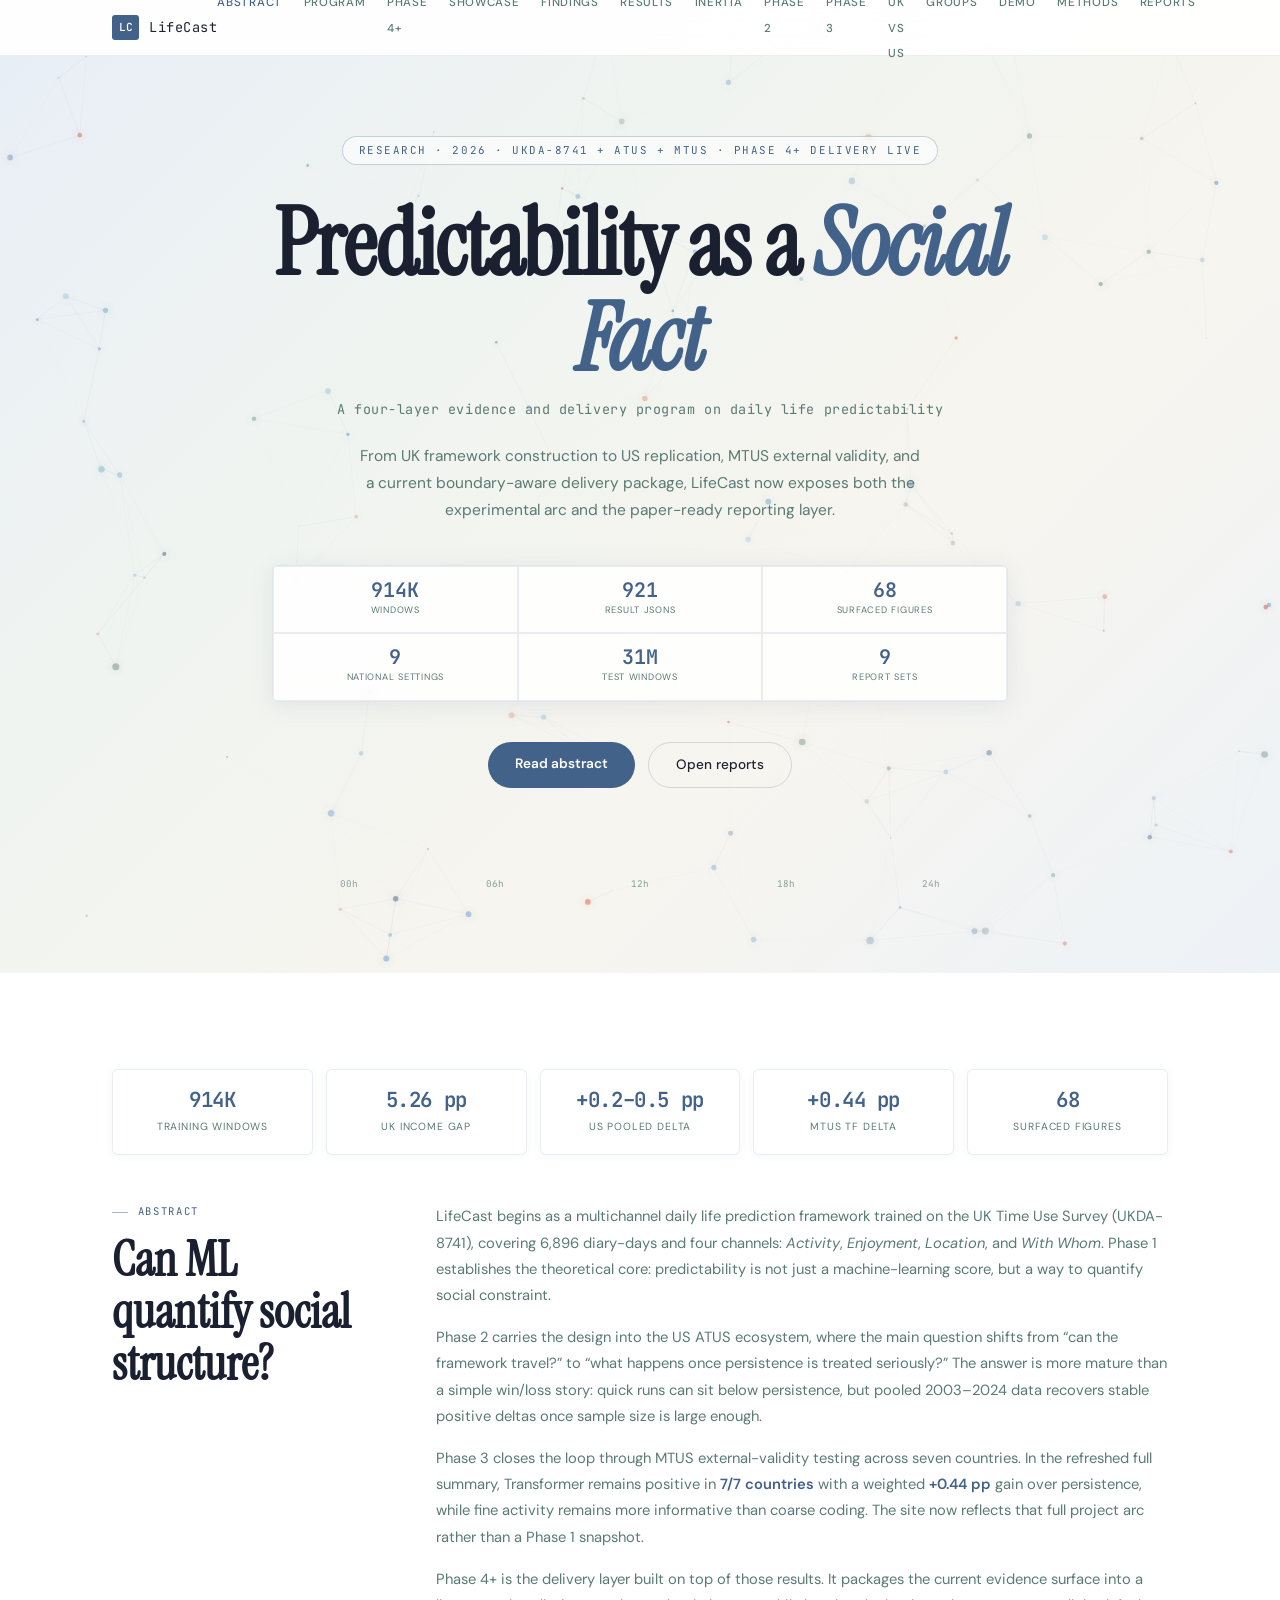
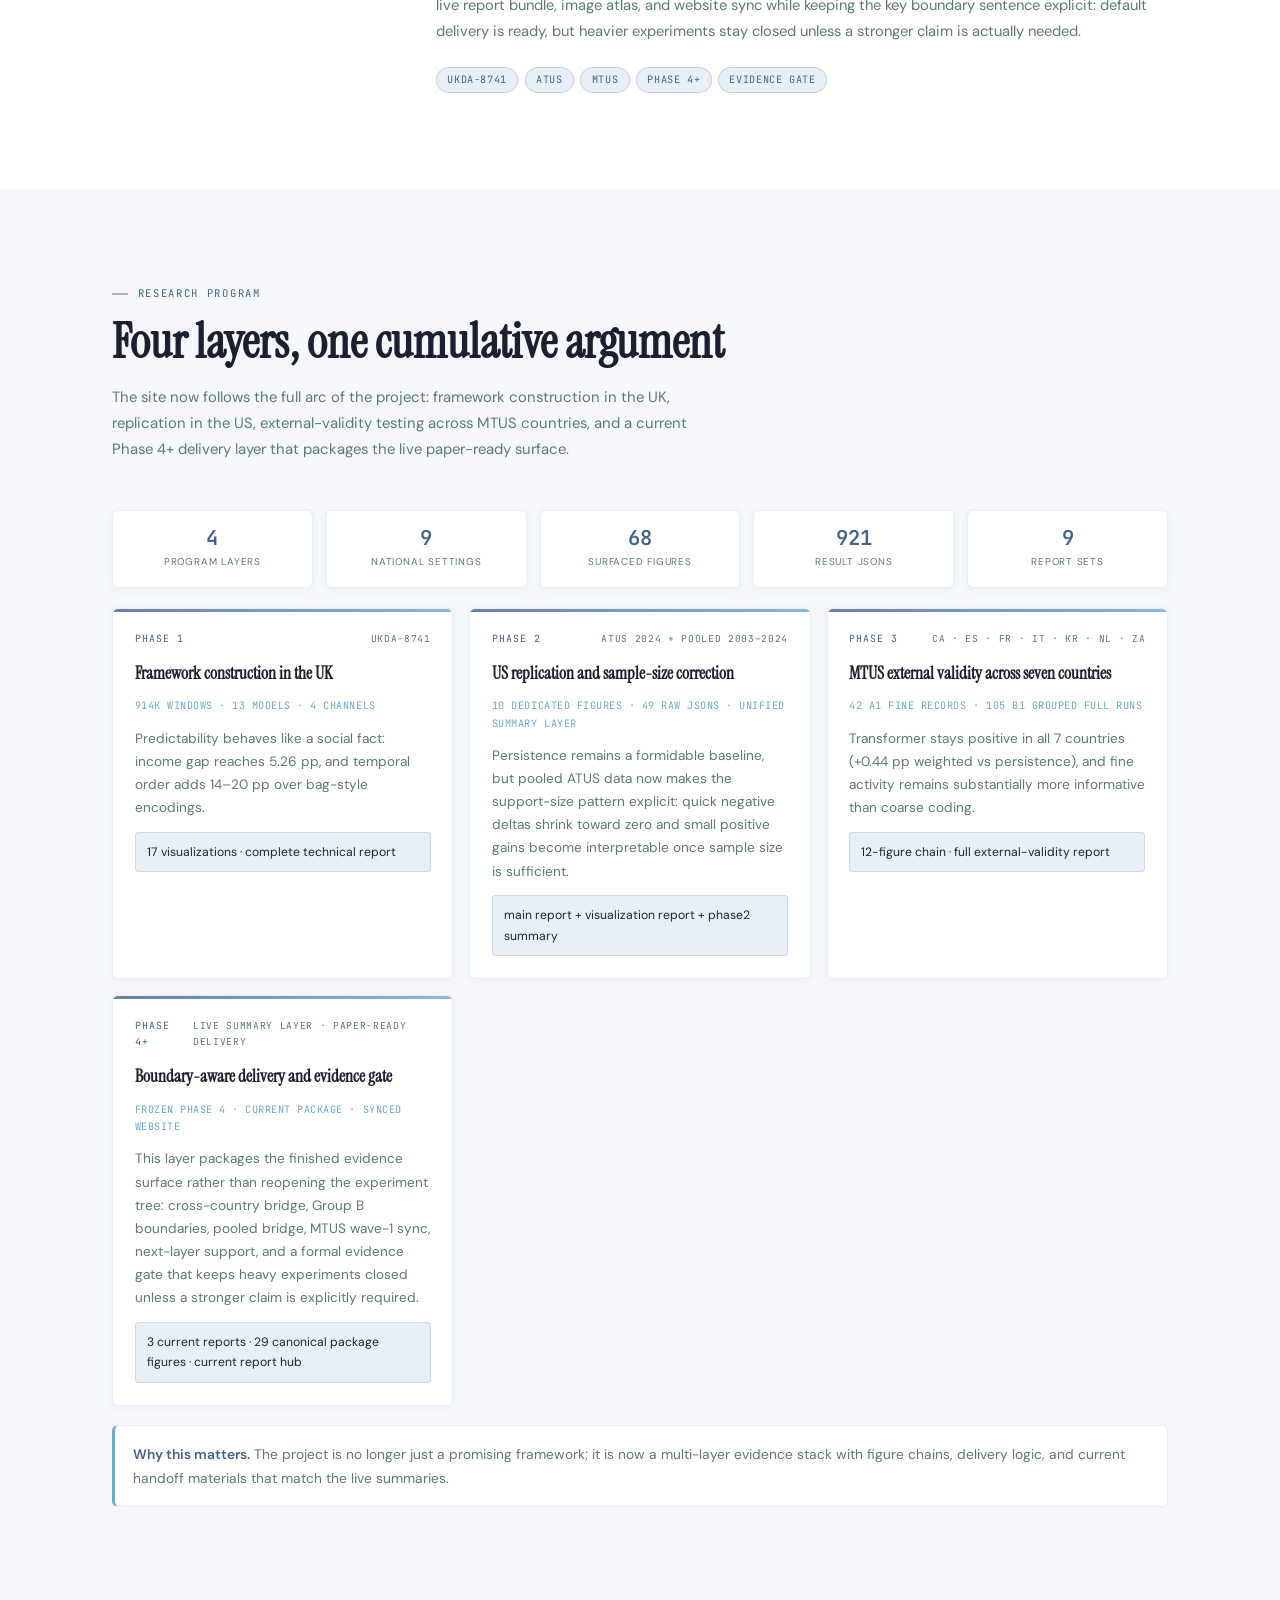
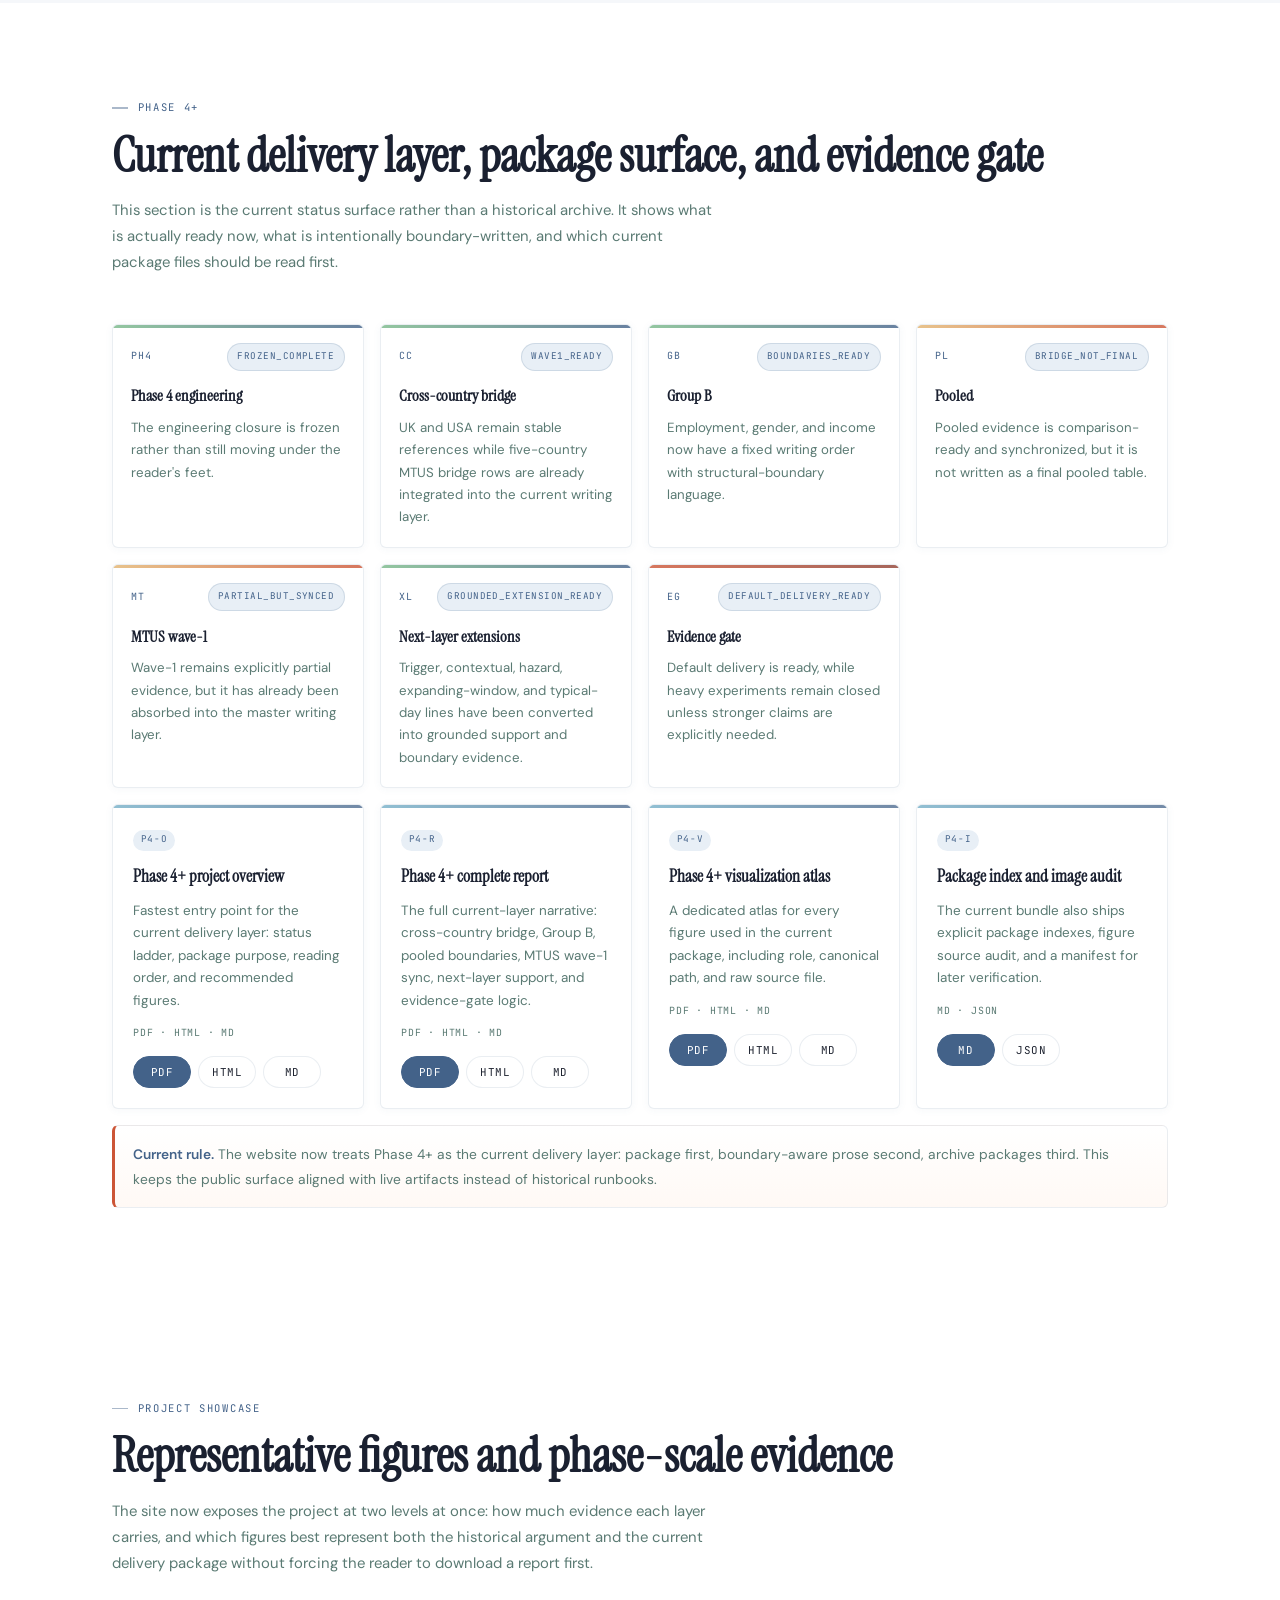
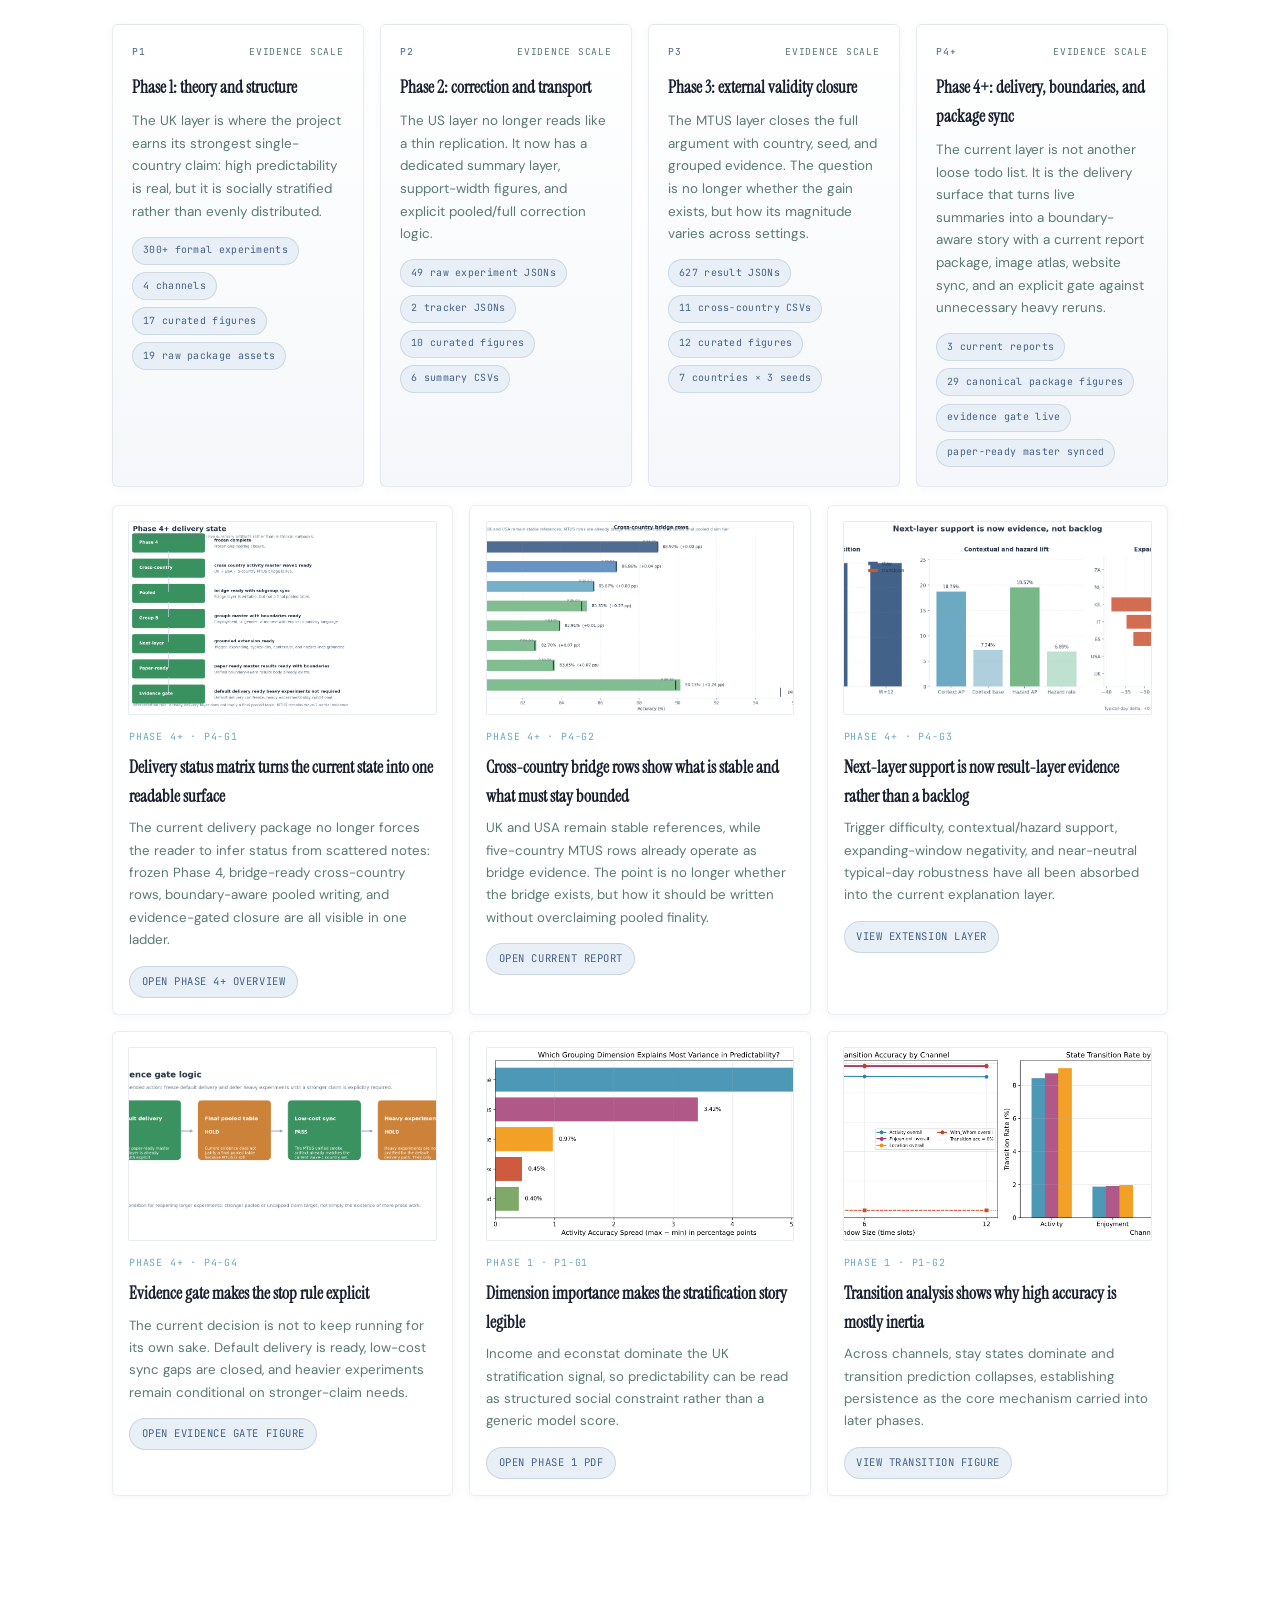
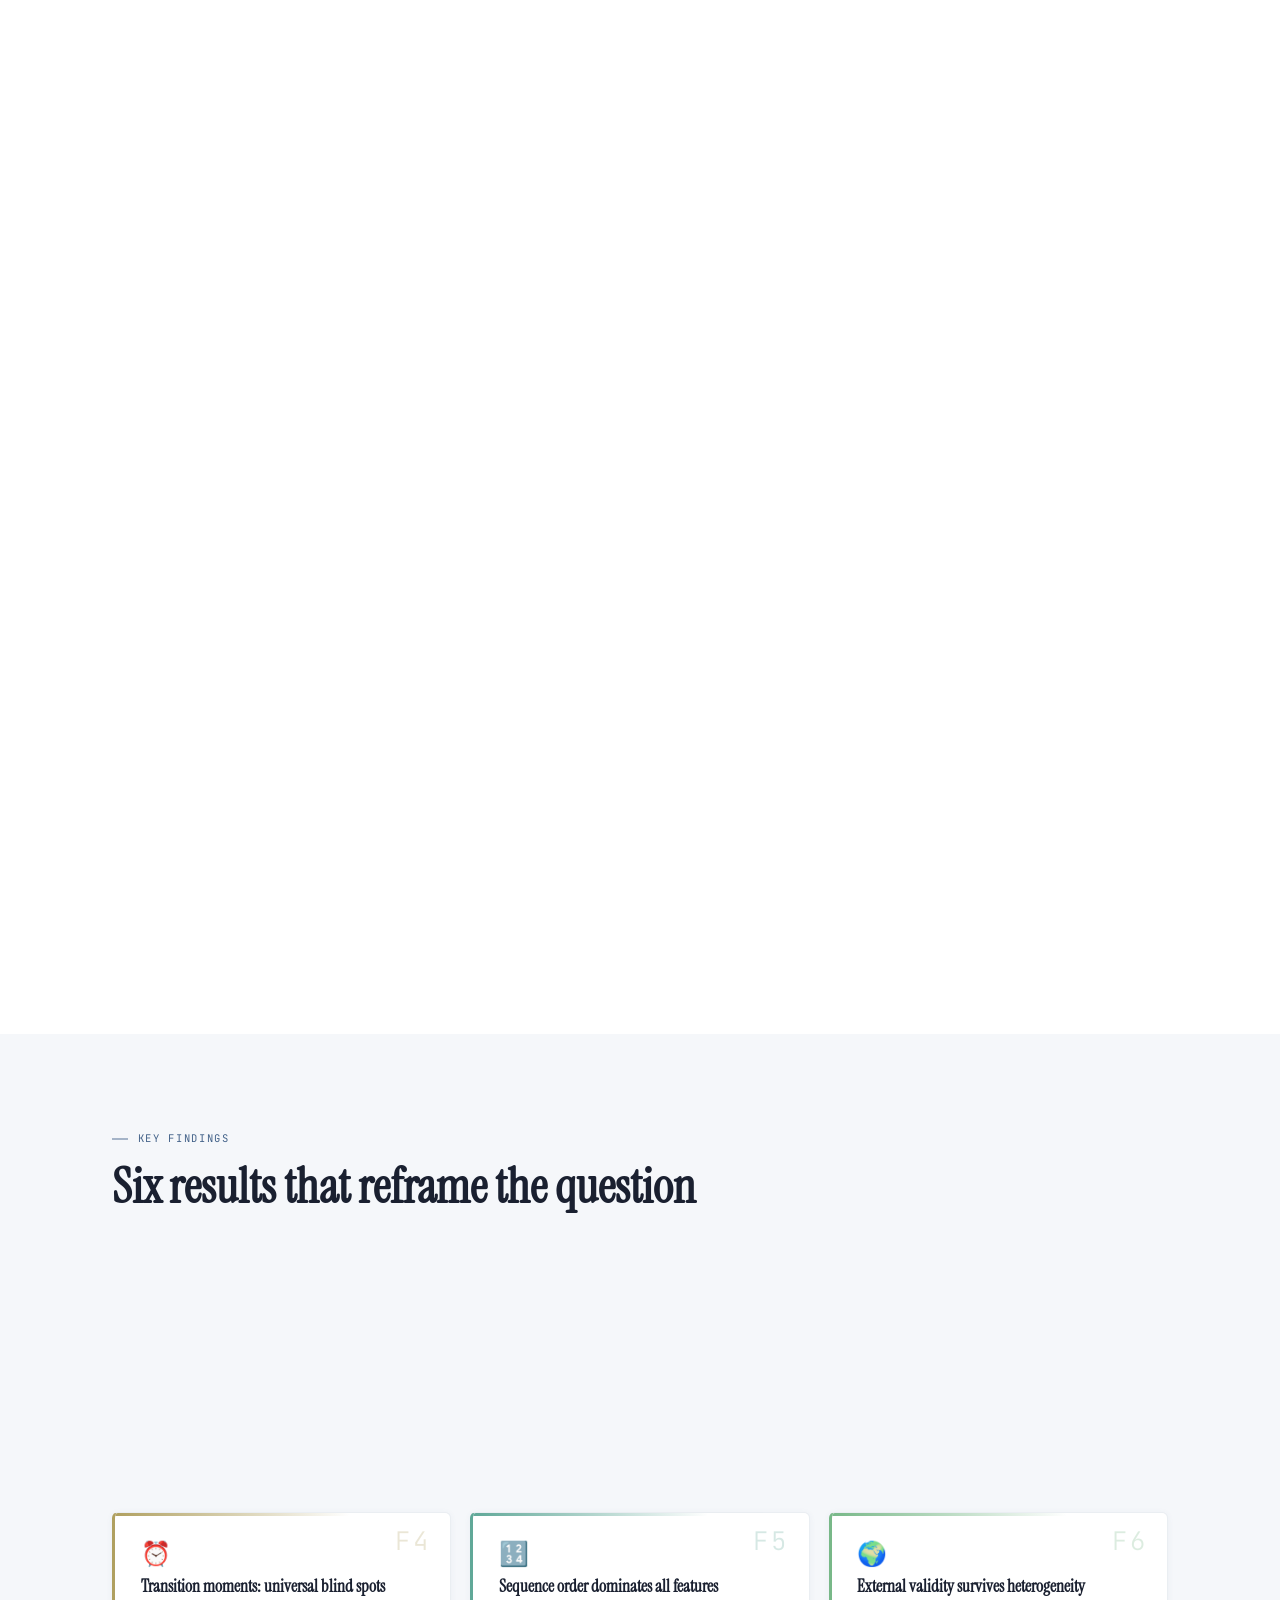
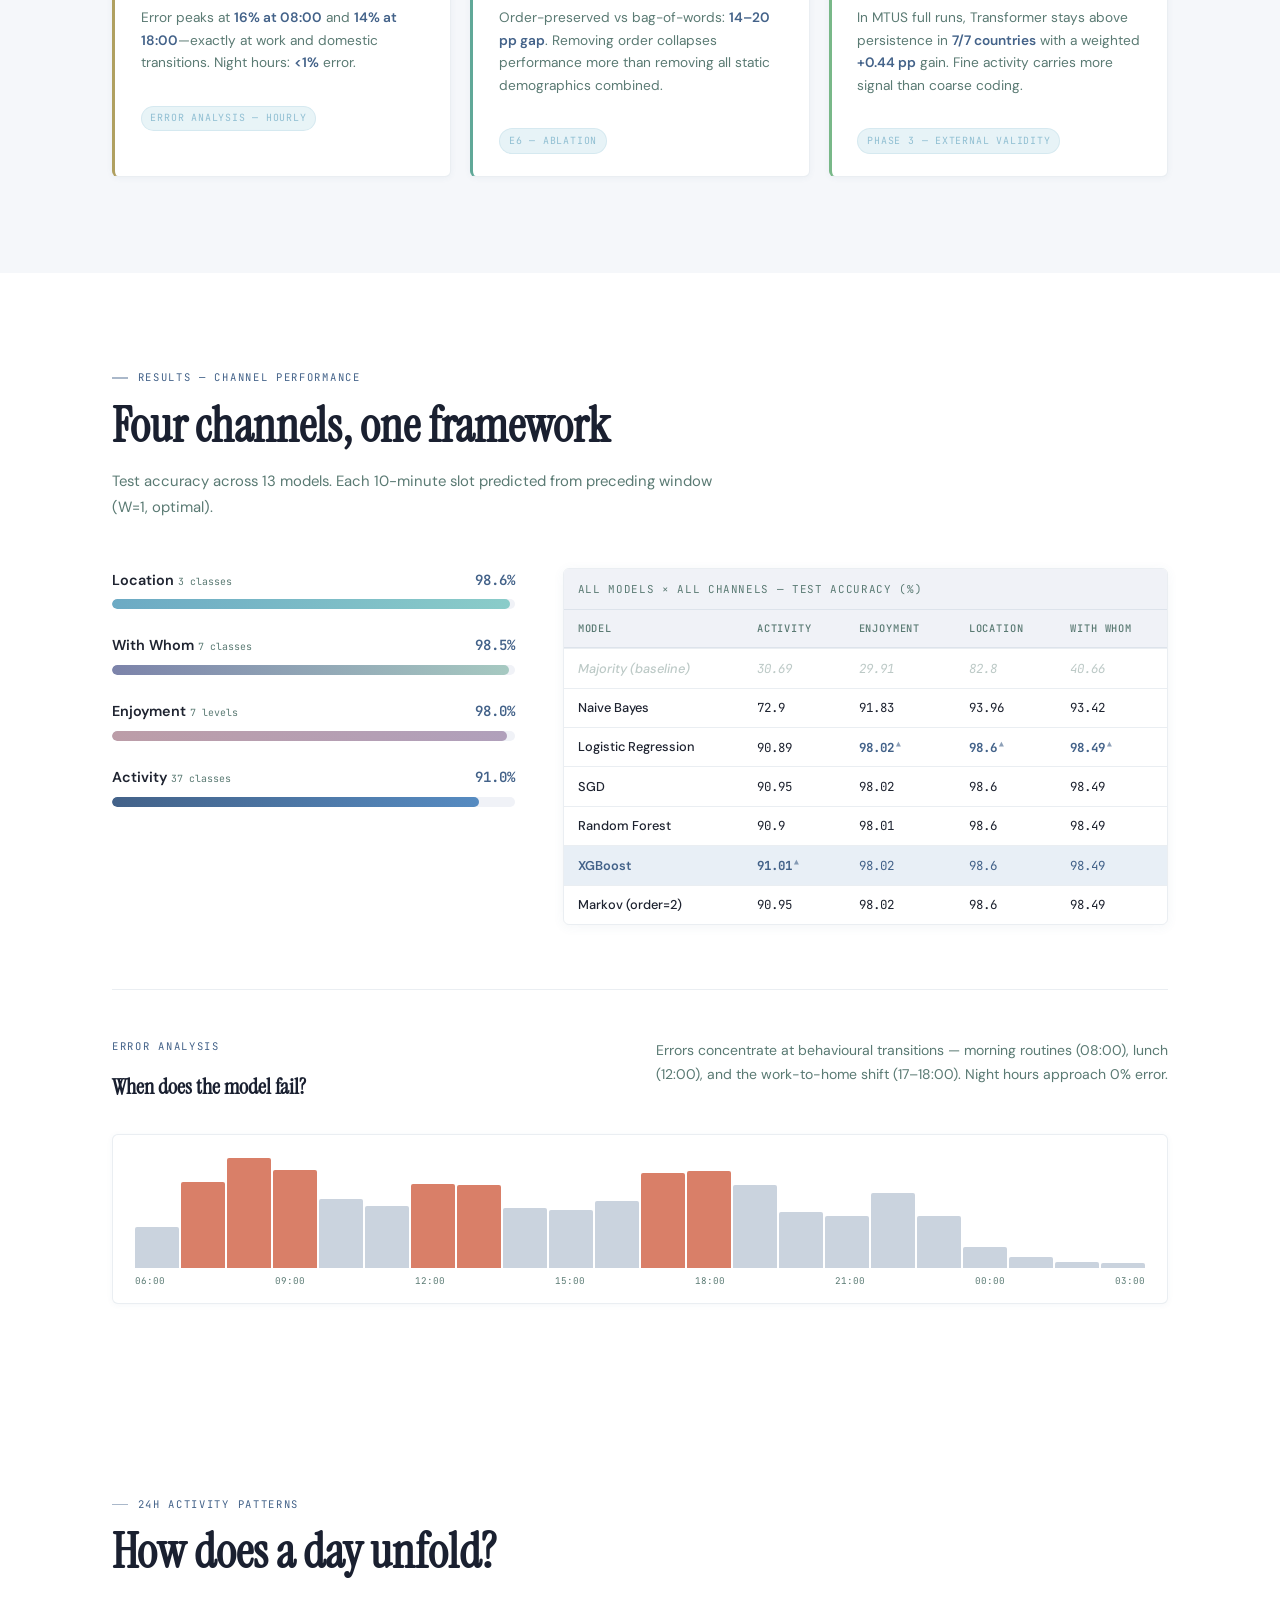
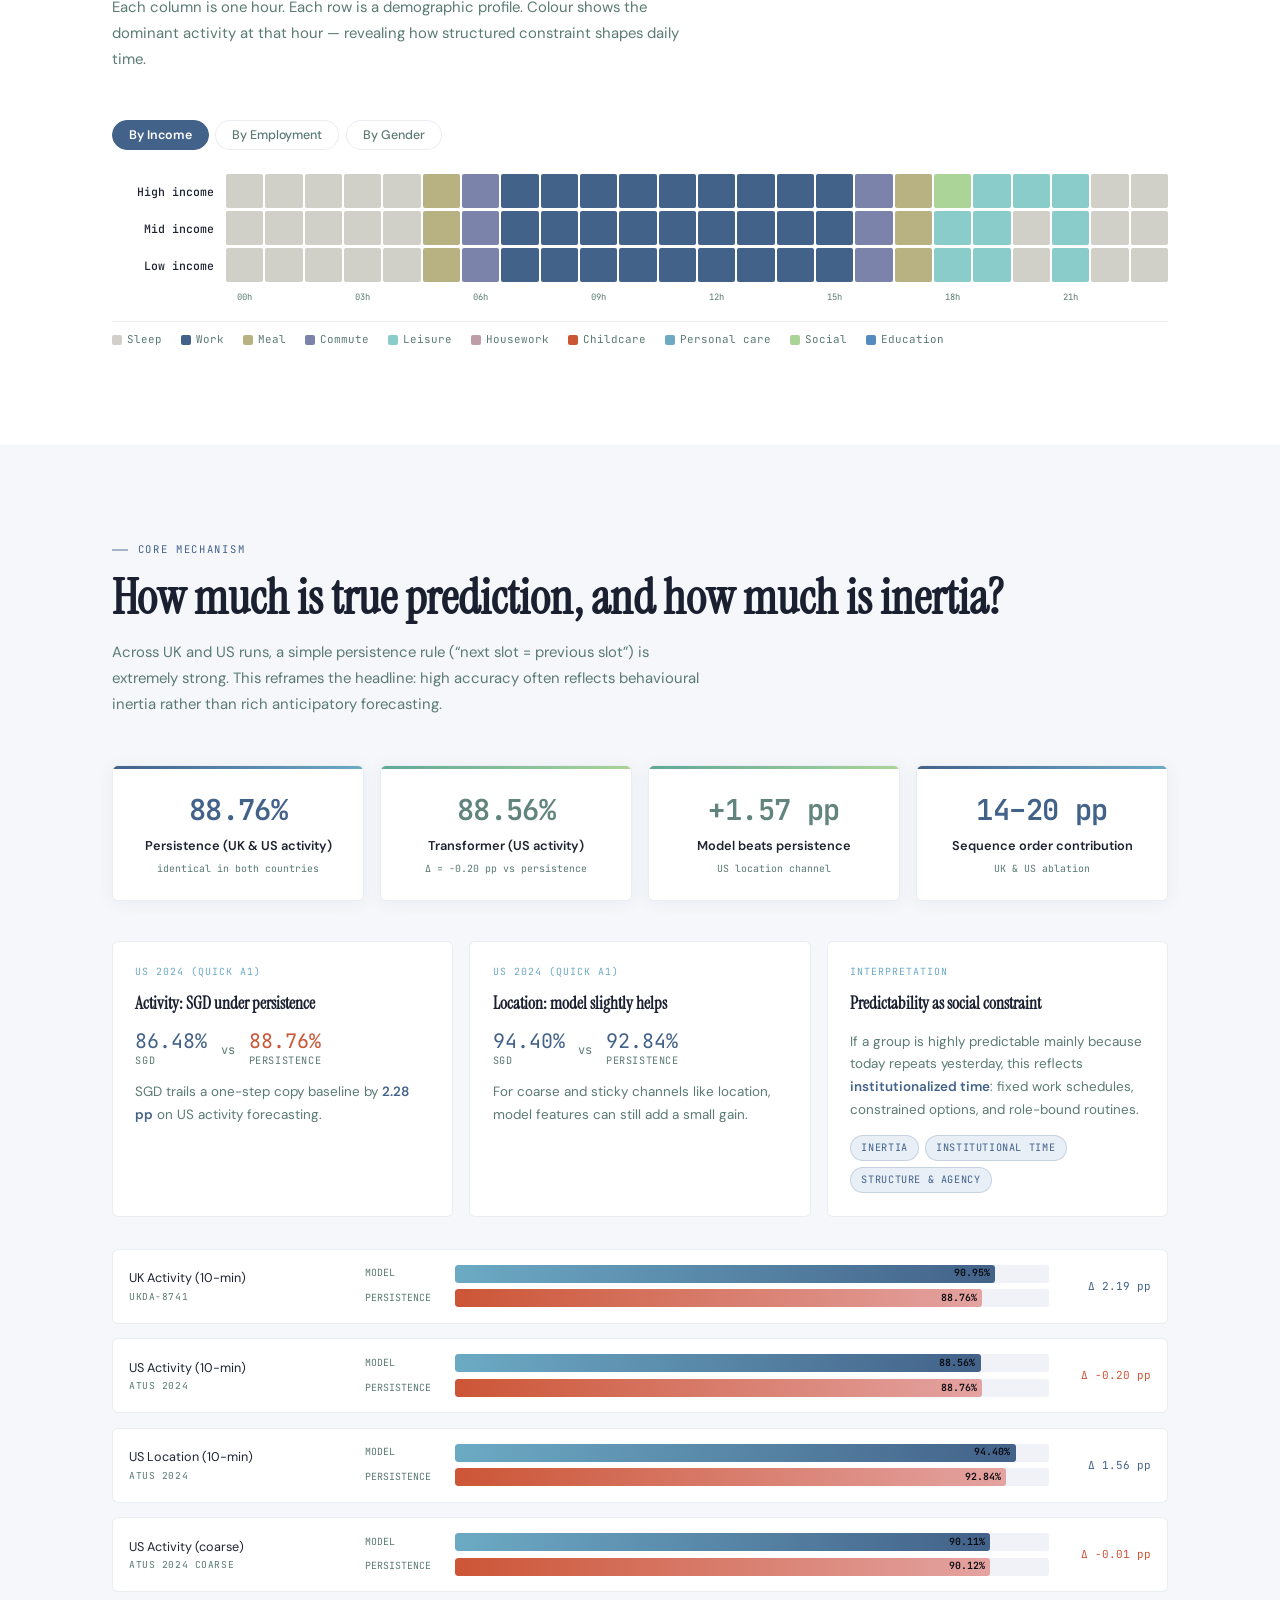
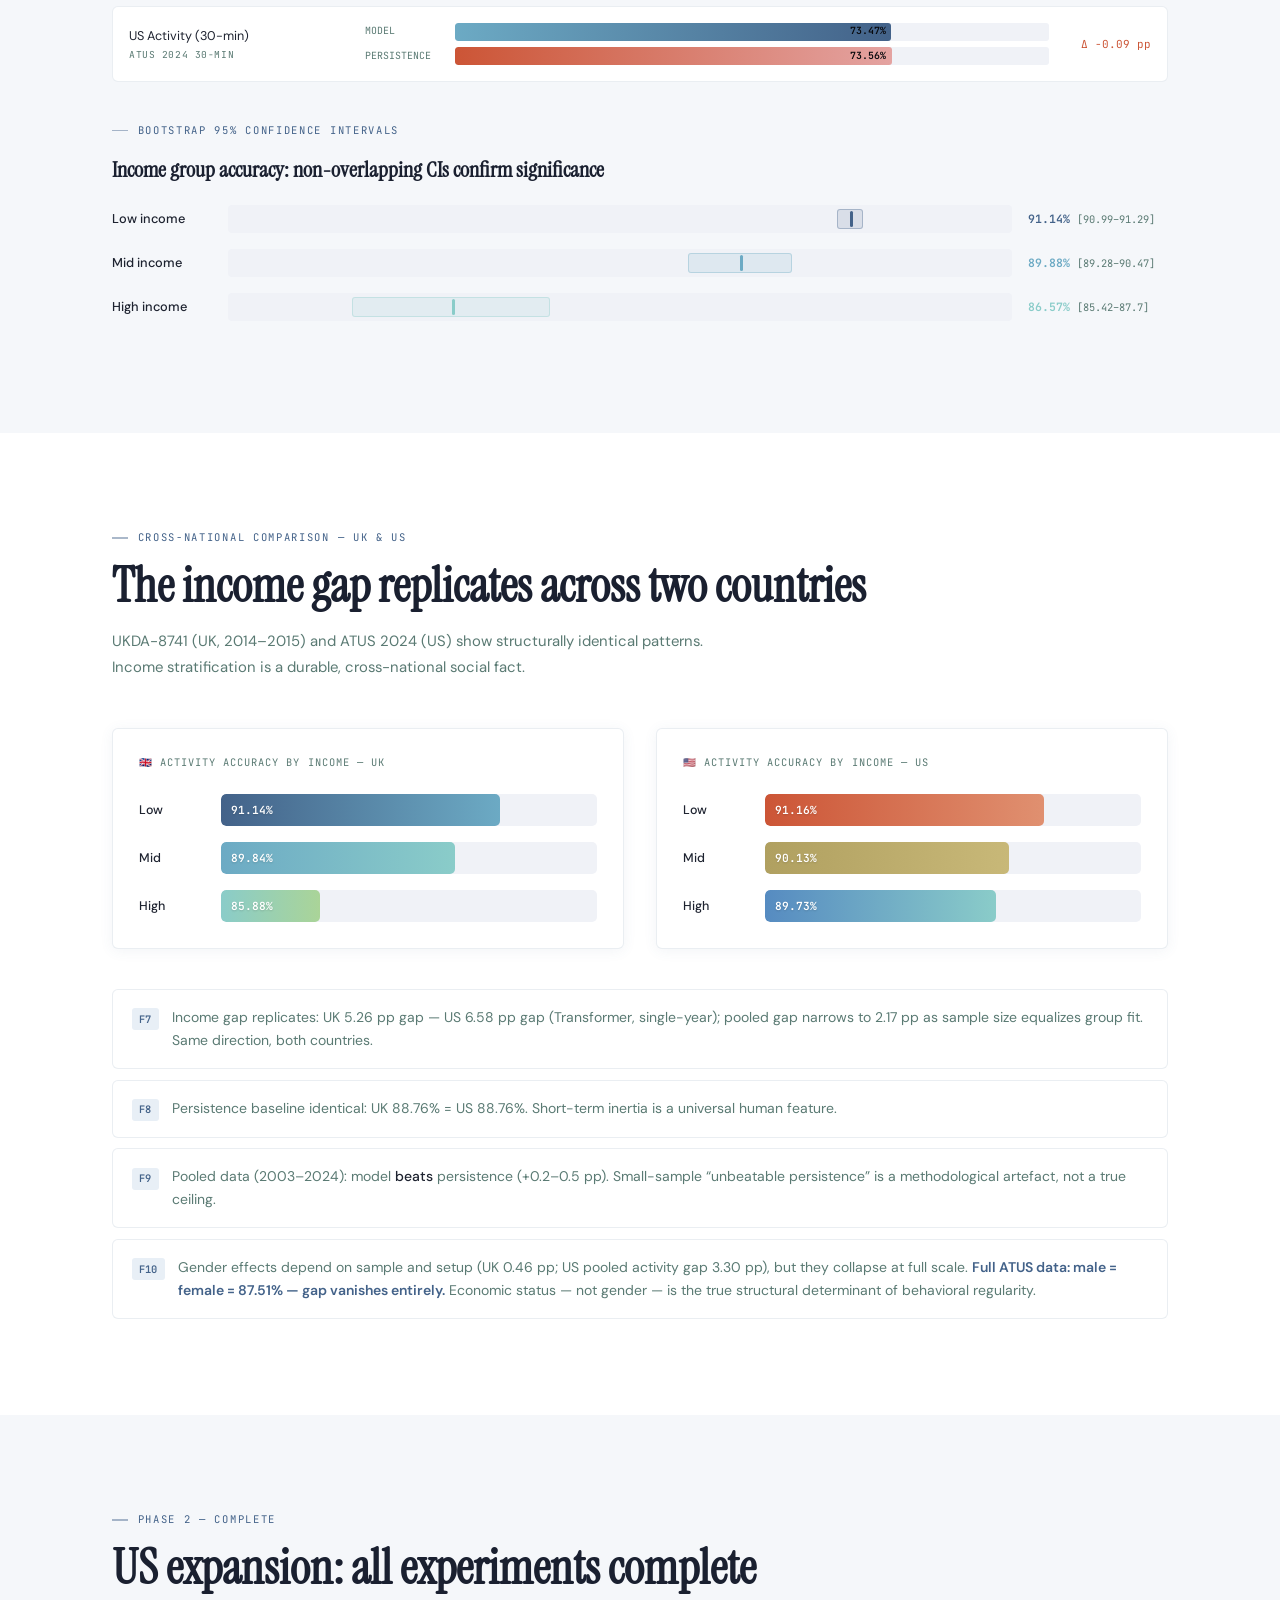
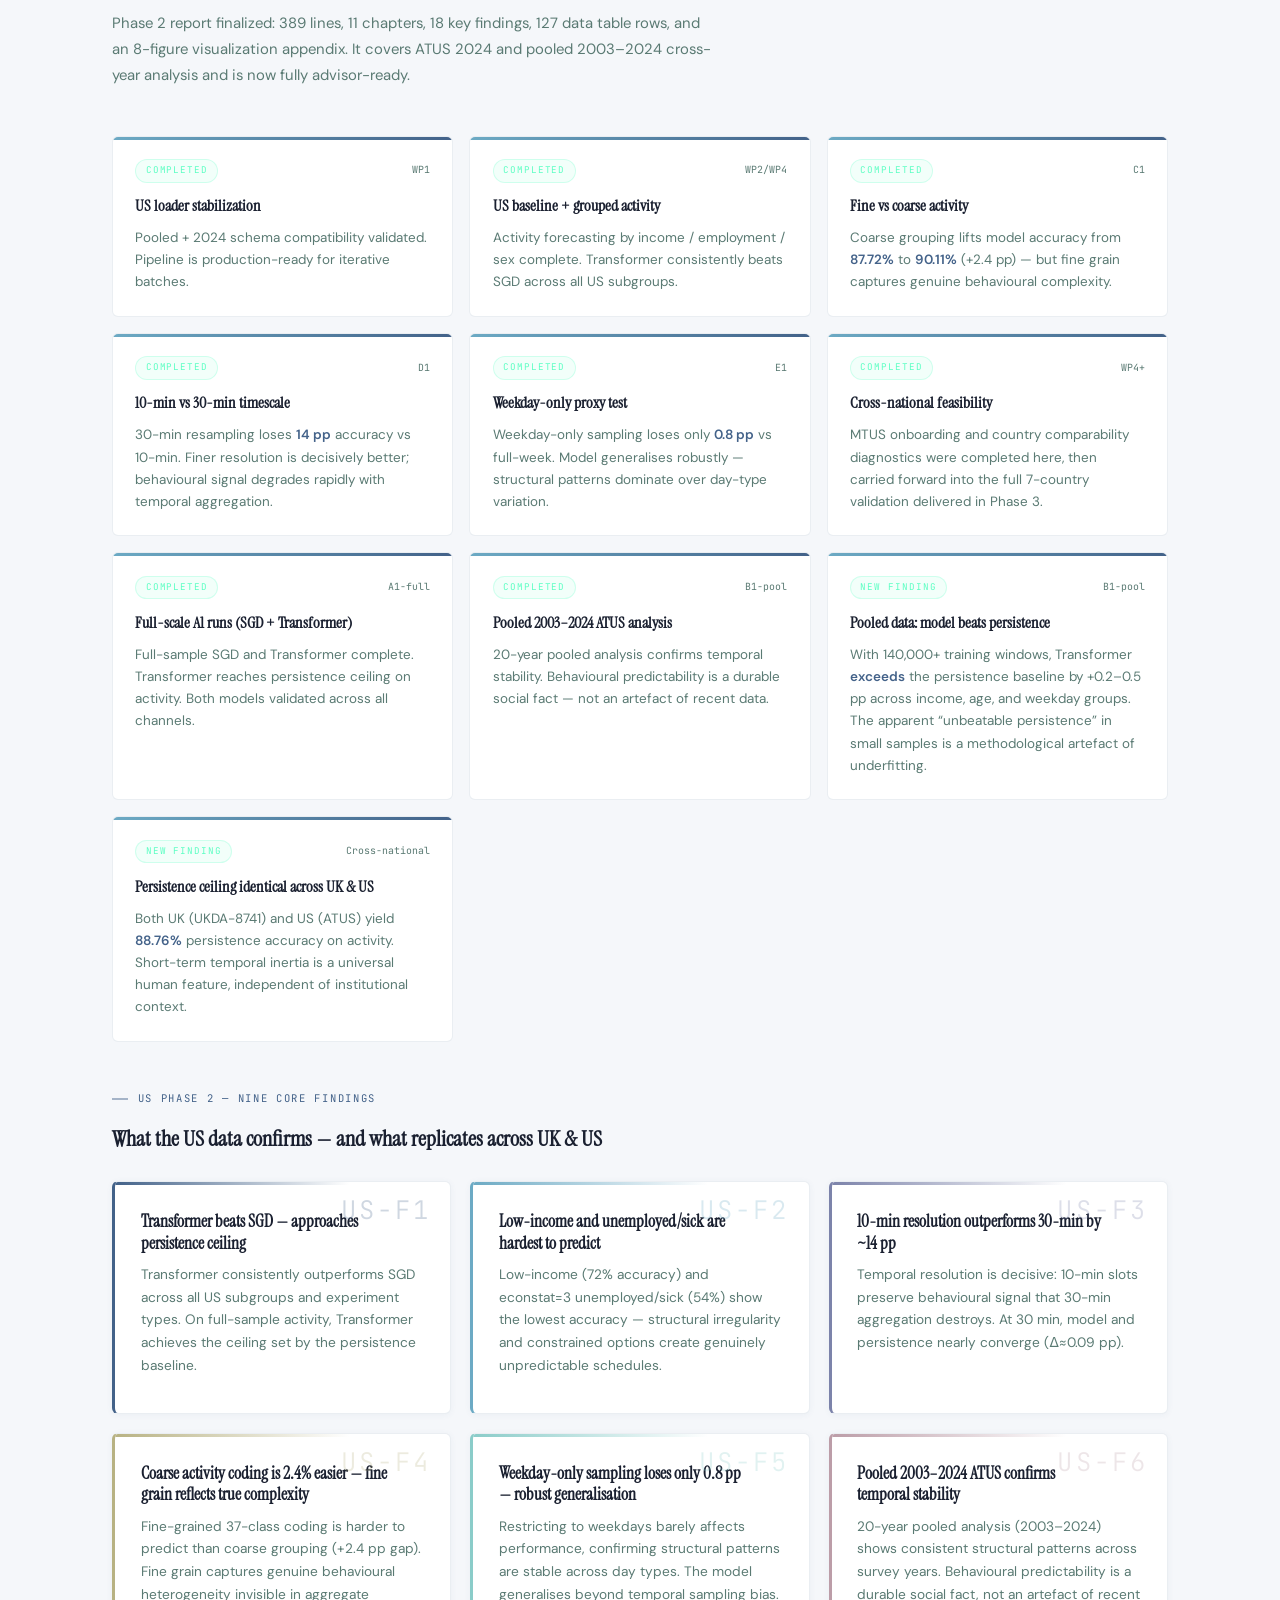
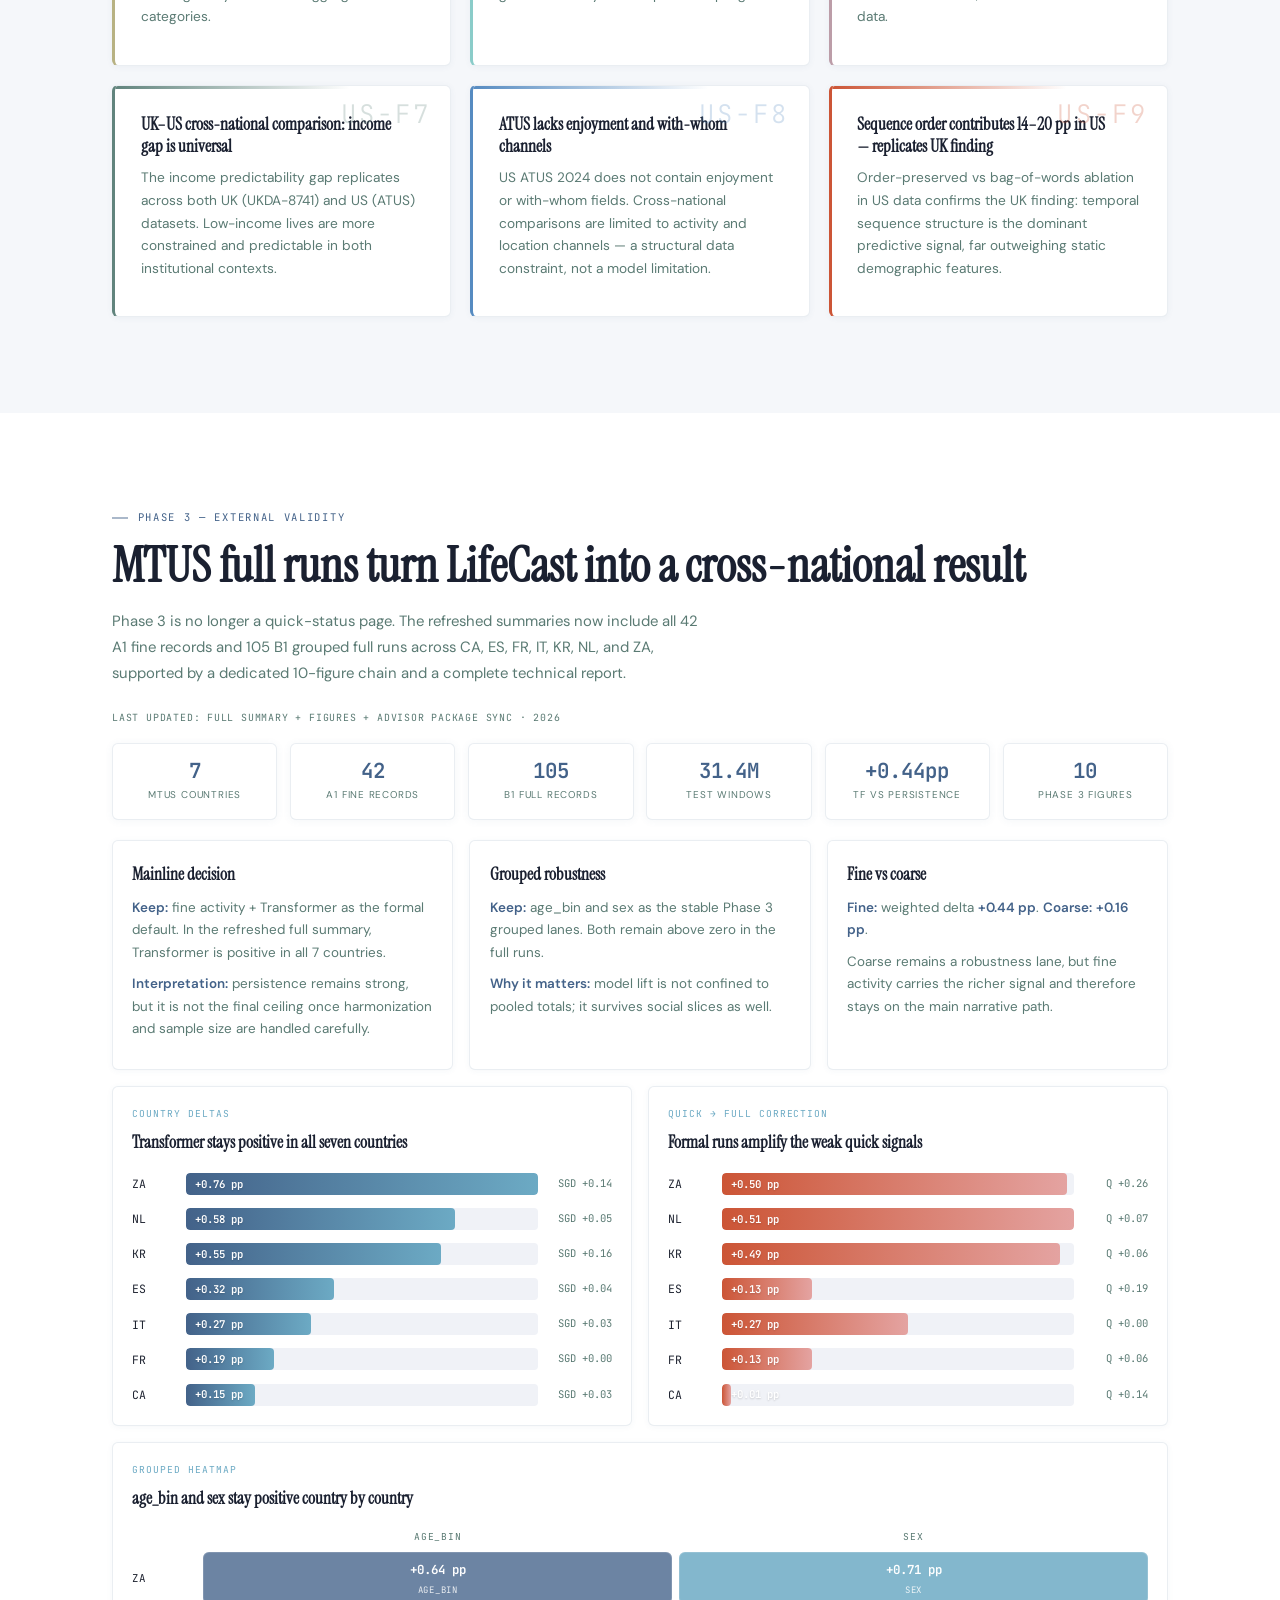
==== commit c327a24f: "Fix Phase 4 package rendering and expand figure coverage" ====
--- a/index.html
+++ b/index.html
@@ -89,7 +89,7 @@
       <div class="hm-sep"></div>
       <div class="hm"><span class="hm-v">921</span><span class="hm-k">result JSONs</span></div>
       <div class="hm-sep"></div>
-      <div class="hm"><span class="hm-v">45</span><span class="hm-k">surfaced figures</span></div>
+      <div class="hm"><span class="hm-v">68</span><span class="hm-k">surfaced figures</span></div>
       <div class="hm-sep"></div>
       <div class="hm"><span class="hm-v">9</span><span class="hm-k">national settings</span></div>
       <div class="hm-sep"></div>
@@ -118,7 +118,7 @@
       <div class="abs-stat"><span class="abs-stat-v">5.26 pp</span><span class="abs-stat-k">UK income gap</span></div>
       <div class="abs-stat"><span class="abs-stat-v">+0.2–0.5 pp</span><span class="abs-stat-k">US pooled delta</span></div>
       <div class="abs-stat"><span class="abs-stat-v">+0.44 pp</span><span class="abs-stat-k">MTUS TF delta</span></div>
-      <div class="abs-stat"><span class="abs-stat-v">45</span><span class="abs-stat-k">surfaced figures</span></div>
+      <div class="abs-stat"><span class="abs-stat-v">68</span><span class="abs-stat-k">surfaced figures</span></div>
     </div>
     <div class="two-col">
       <div class="col-left">
@@ -700,7 +700,7 @@
       <span class="footer-logo"><span class="logo-mark">LC</span> LifeCast</span>
       <div>
         <span class="footer-info">UK + US + MTUS + Phase 4+ delivery layer &mdash; current package first, archive second</span><br>
-        <span class="footer-info">45 surfaced figures · 9 report sets · 2 downloadable bundles · formal default = boundary-aware delivery · <span id="footer-year">2026</span></span>
+        <span class="footer-info">68 surfaced figures · 9 report sets · 2 downloadable bundles · formal default = boundary-aware delivery · <span id="footer-year">2026</span></span>
       </div>
       <span class="footer-accent">Phase 4+ live &middot; archive preserved</span>
     </div>
